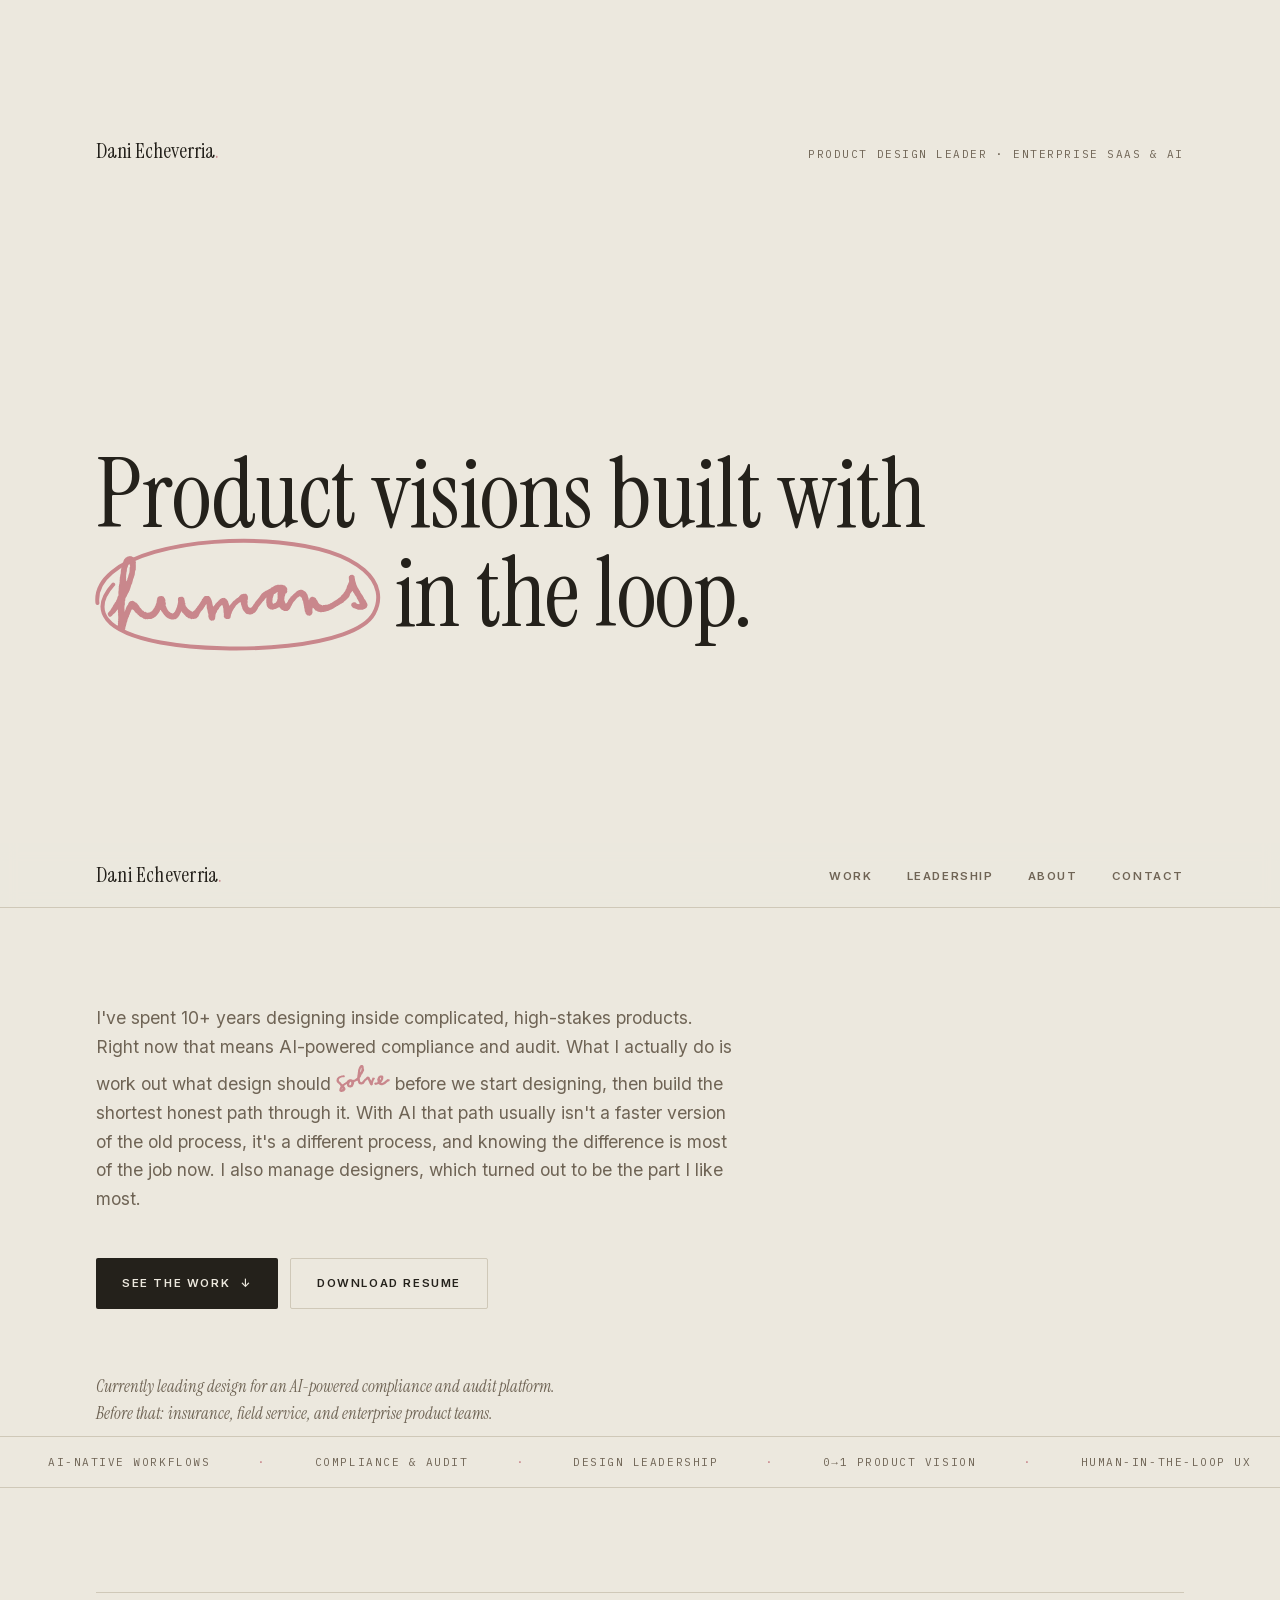
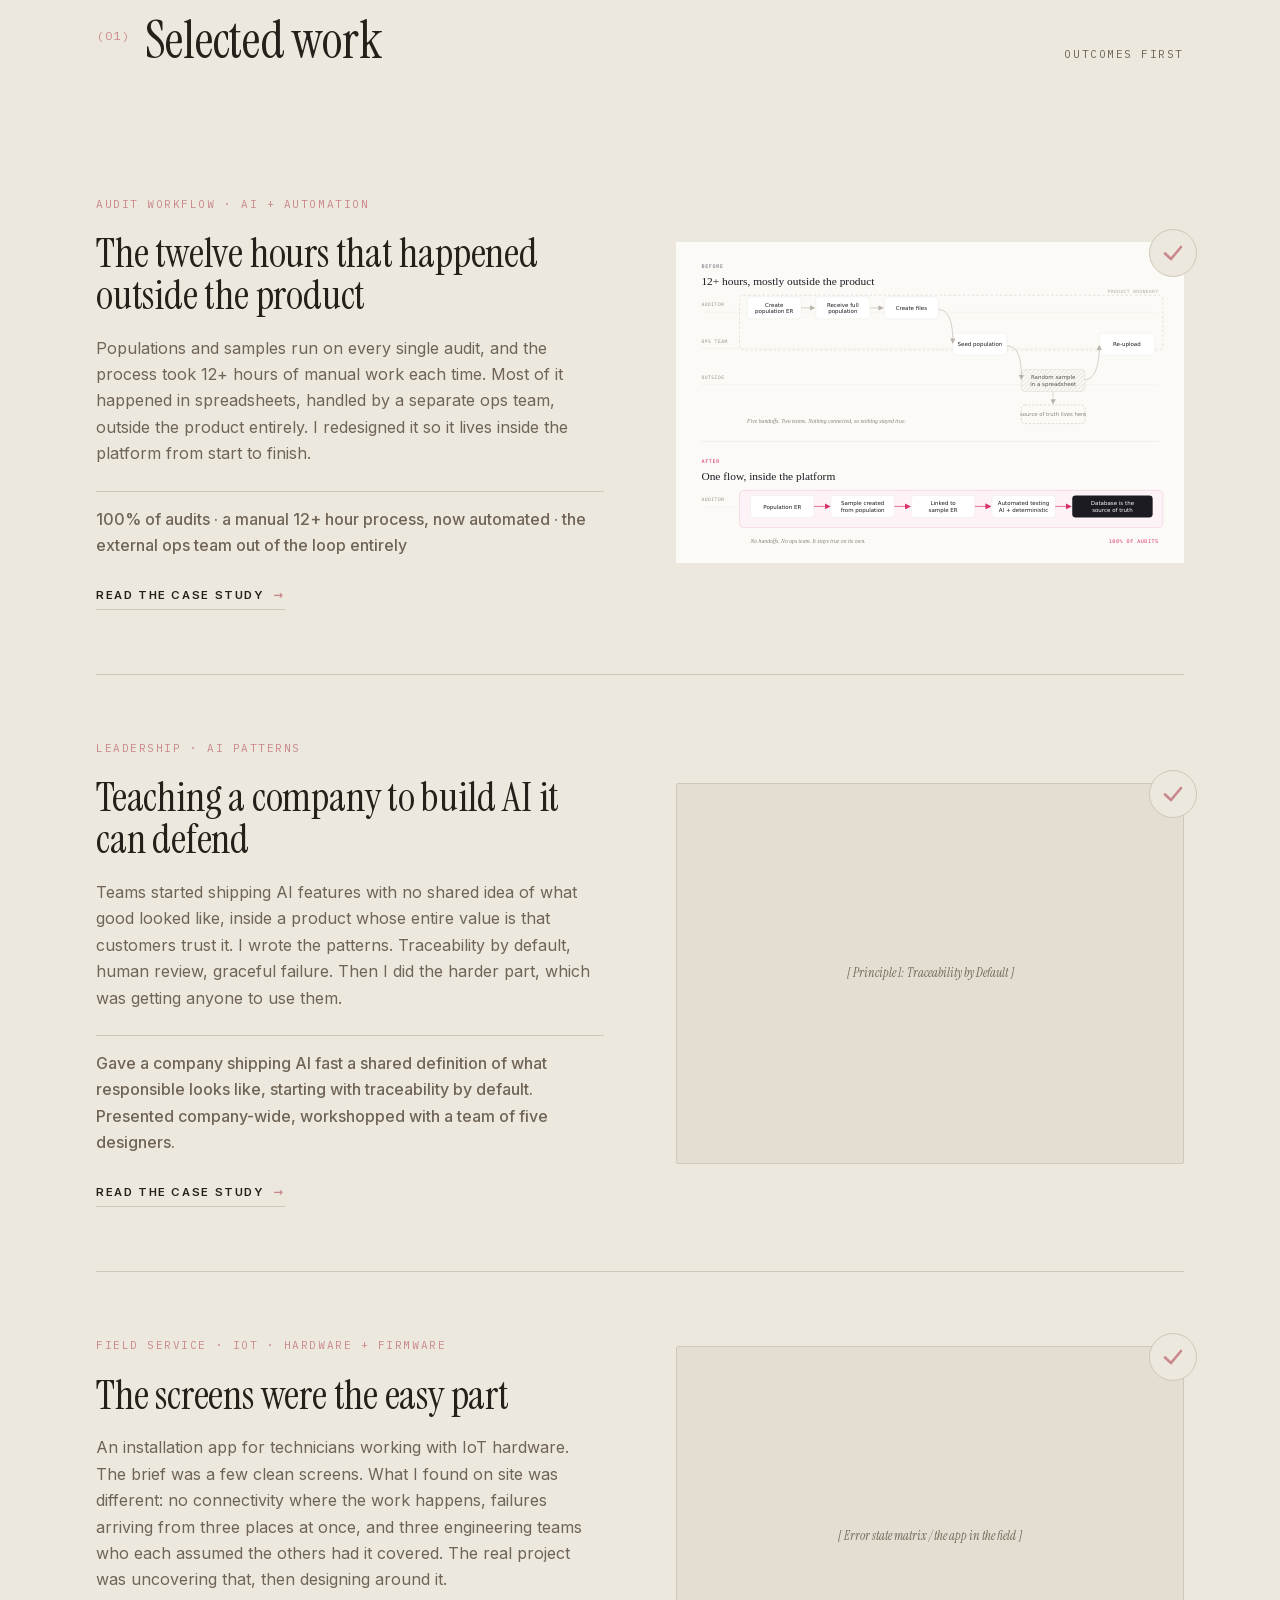
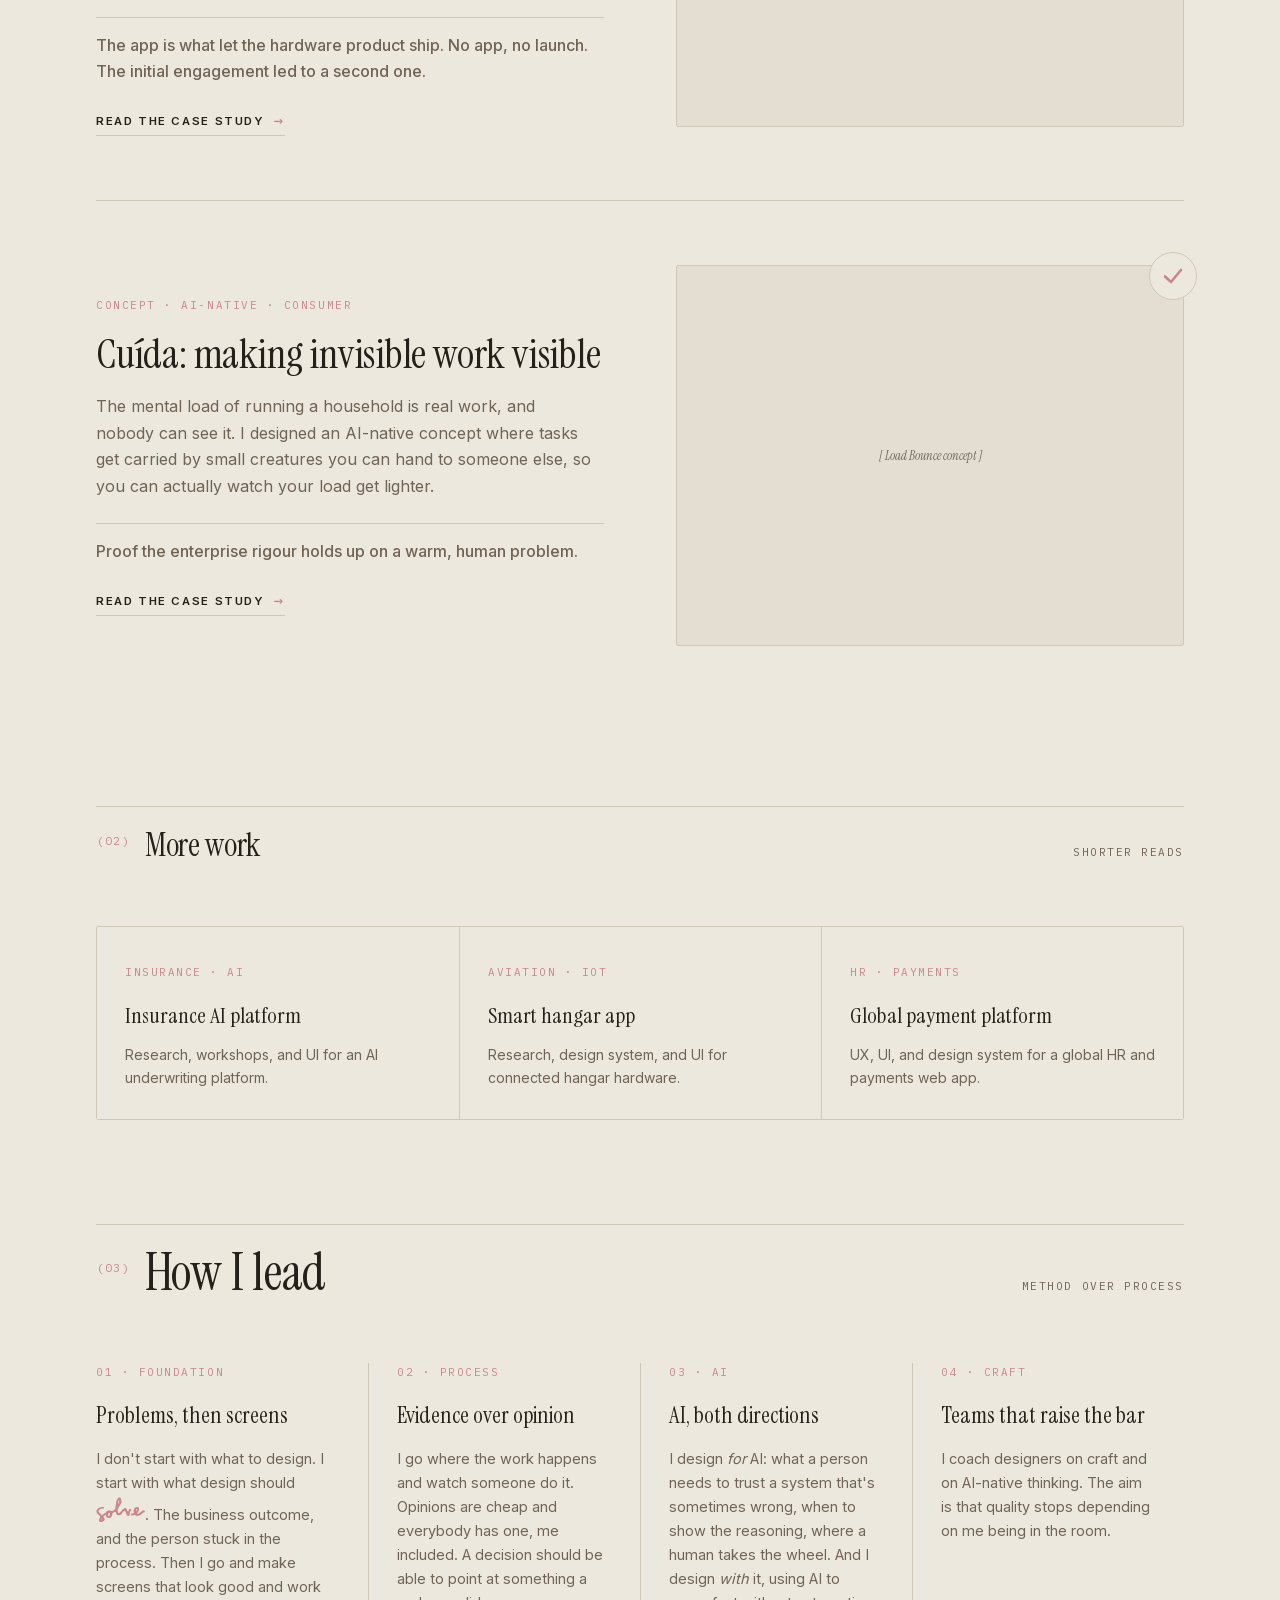
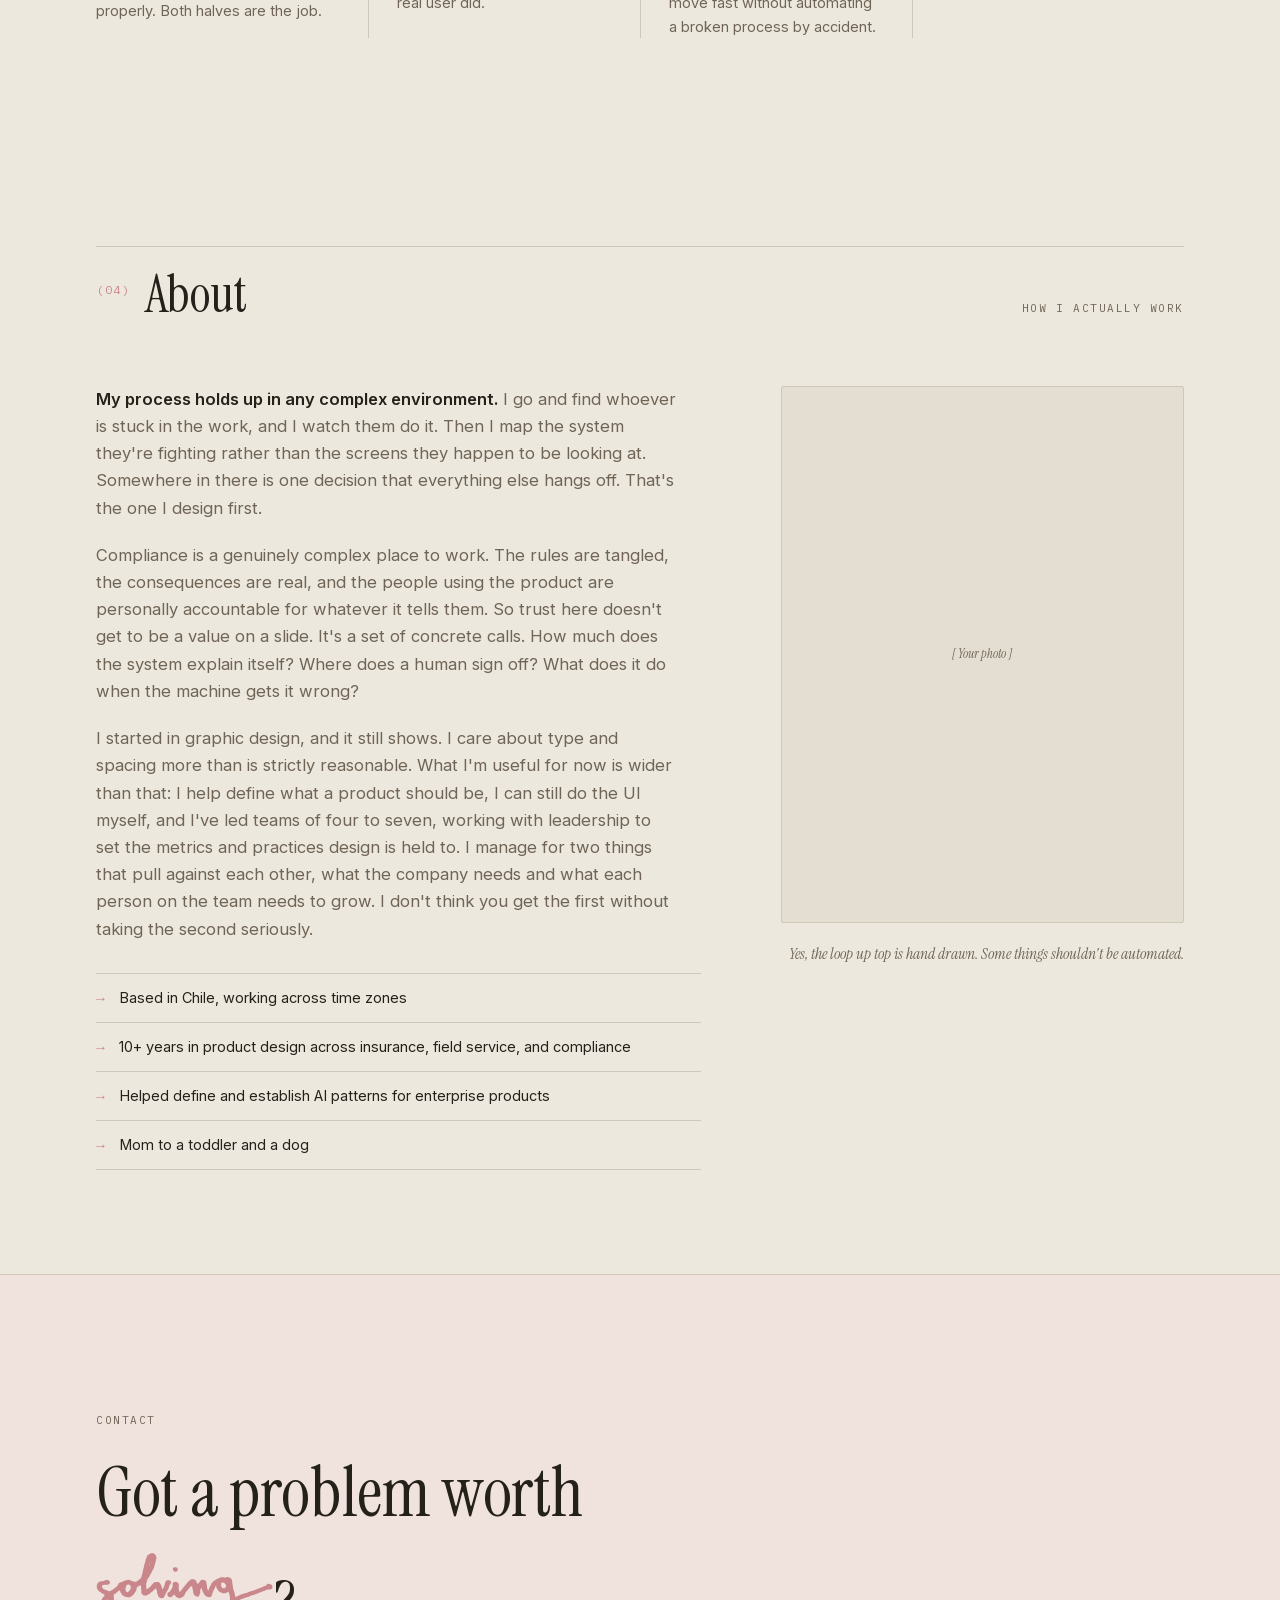
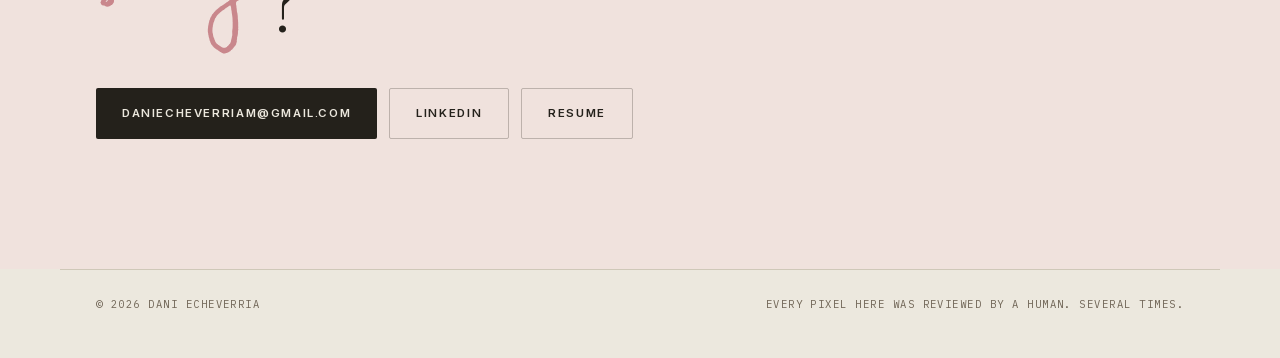
==== index.html @ 311b7eb5 "Replace metric TODOs on cases 2 and 3 with real details from Dani Case 2: the patterns were presente" ====
<!DOCTYPE html>
<html lang="en">
<head>
<meta charset="UTF-8">
<meta name="viewport" content="width=device-width, initial-scale=1.0">
<title>Dani Echeverria · Product Design Leader</title>
<meta name="description" content="Product design leader with 10+ years in complex, high-stakes products. Currently AI-powered compliance and audit. Product visions built with humans in the loop.">
<link rel="canonical" href="https://daniecheverria.com/">
<link rel="icon" href="assets/favicon.svg" type="image/svg+xml">
<link rel="icon" href="assets/favicon-32.png" type="image/png" sizes="32x32">
<link rel="apple-touch-icon" href="assets/apple-touch-icon.png">
<meta name="theme-color" content="#ECE8DE">
<meta property="og:type" content="website">
<meta property="og:title" content="Dani Echeverria · Product Design Leader">
<meta property="og:description" content="Product design leader with 10+ years in complex, high-stakes products. Currently AI-powered compliance and audit. Product visions built with humans in the loop.">
<meta property="og:url" content="https://daniecheverria.com/">
<meta property="og:image" content="https://daniecheverria.com/assets/og-image.png">
<meta name="twitter:card" content="summary_large_image">
<meta name="twitter:title" content="Dani Echeverria · Product Design Leader">
<meta name="twitter:description" content="Product design leader with 10+ years in complex, high-stakes products. Currently AI-powered compliance and audit. Product visions built with humans in the loop.">
<meta name="twitter:image" content="https://daniecheverria.com/assets/og-image.png">
<link rel="stylesheet" href="assets/css/fonts.css">
<link rel="stylesheet" href="assets/css/style.css">
</head>
<body>
<a class="skip" href="#work">Skip to work</a>
<main>
  <section class="cover" id="top">
  <div class="wrap cover-in">
    <div class="cover-top">
      <span class="cover-name">Dani Echeverria<span class="dot">.</span></span>
      <span class="mono">Product design leader &middot; Enterprise SaaS &amp; AI</span>
    </div>
    <h1>Product visions built with
        <span class="loop-word"><span class="ink-wrap"><span class="sr-only">humans</span><svg class="ink ink-humans" aria-hidden="true" xmlns="http://www.w3.org/2000/svg" viewBox="0 0 6055 1782"><g transform="translate(0.000000,1782.000000) scale(0.100000,-0.100000)" fill="currentColor" stroke="none"><path d="M5644 17511 c-17 -4 -59 -22 -94 -39 -69 -35 -86 -38 -125 -20 -21 9
-35 8 -75 -6 -38 -14 -64 -16 -109 -11 -63 7 -93 -3 -157 -51 -17 -13 -40 -24
-51 -24 -10 0 -29 -14 -42 -31 -12 -16 -34 -35 -49 -41 -15 -7 -38 -22 -52
-33 -31 -27 -101 -55 -138 -55 -22 0 -50 -21 -128 -96 -54 -53 -130 -123 -169
-156 -151 -129 -206 -213 -190 -287 5 -25 1 -37 -19 -62 -14 -17 -26 -35 -26
-41 0 -6 -11 -25 -24 -43 -13 -17 -29 -51 -36 -76 -6 -24 -23 -79 -36 -121
-13 -43 -24 -89 -24 -104 0 -16 -16 -45 -42 -77 -57 -68 -68 -91 -68 -146 0
-25 -11 -77 -24 -116 -13 -38 -31 -106 -41 -150 -9 -44 -25 -111 -35 -150 -10
-38 -26 -108 -35 -155 -11 -53 -26 -97 -40 -116 -37 -49 -95 -205 -95 -256 0
-34 -9 -60 -39 -109 -21 -35 -41 -84 -45 -109 -5 -39 -35 -180 -66 -318 -6
-23 -10 -66 -10 -95 -1 -57 -19 -136 -36 -158 -20 -24 -26 -79 -30 -244 -4
-196 -17 -360 -33 -398 -6 -16 -11 -67 -11 -115 0 -82 -1 -87 -30 -117 -32
-33 -50 -111 -54 -236 0 -31 -8 -66 -17 -80 -27 -41 -33 -90 -39 -293 -1 -32
-15 -69 -62 -162 -31 -59 -31 -62 -19 -120 20 -101 1 -327 -33 -379 -18 -28
-26 -384 -9 -425 6 -14 14 -48 18 -77 7 -52 6 -52 -35 -92 -42 -40 -42 -40
-35 -103 16 -130 9 -248 -18 -277 -53 -59 -61 -81 -61 -183 -1 -87 -3 -99 -25
-122 -21 -22 -23 -32 -18 -78 4 -43 1 -58 -14 -76 -10 -13 -21 -40 -25 -60 -4
-20 -10 -42 -15 -47 -4 -6 -4 -96 1 -200 8 -190 8 -190 -21 -274 -34 -99 -36
-133 -10 -221 39 -140 31 -210 -32 -278 -19 -21 -22 -35 -23 -120 0 -54 -6
-126 -12 -162 -22 -124 -17 -481 10 -703 11 -92 10 -98 -9 -120 -11 -12 -26
-37 -33 -55 -7 -18 -22 -38 -34 -44 -93 -50 -139 -133 -111 -201 19 -47 21
-43 -20 -80 -25 -23 -37 -44 -42 -72 -3 -22 -12 -48 -20 -57 -29 -33 -41 -91
-36 -161 6 -63 4 -70 -19 -95 -37 -39 -88 -135 -88 -165 0 -14 -11 -38 -24
-54 -28 -33 -51 -78 -60 -116 -4 -16 -16 -31 -29 -36 -25 -10 -51 -84 -61
-173 -7 -60 -39 -106 -137 -196 -43 -41 -79 -80 -79 -87 0 -17 -63 -85 -79
-85 -6 0 -17 -16 -26 -36 -8 -20 -26 -49 -39 -64 -13 -16 -29 -51 -36 -79 -6
-27 -18 -55 -26 -62 -8 -6 -14 -18 -14 -27 0 -17 -64 -103 -109 -146 -17 -17
-31 -38 -31 -47 0 -10 -20 -39 -45 -65 -25 -25 -45 -55 -45 -66 0 -11 -11 -33
-25 -50 -14 -16 -25 -36 -25 -43 0 -8 -16 -30 -35 -49 -19 -20 -35 -43 -35
-52 0 -9 -9 -29 -21 -45 -15 -21 -19 -37 -14 -58 3 -17 2 -32 -5 -36 -5 -3
-17 -22 -25 -41 -8 -19 -28 -42 -46 -52 -71 -39 -109 -89 -109 -142 0 -10 -11
-32 -25 -48 -14 -17 -25 -38 -25 -47 0 -10 -24 -41 -53 -69 -29 -28 -61 -67
-71 -86 -9 -19 -33 -60 -51 -90 -49 -78 -75 -132 -75 -155 0 -11 -14 -33 -31
-48 -22 -19 -29 -32 -24 -47 5 -15 0 -22 -20 -30 -35 -13 -142 -96 -155 -120
-5 -10 -20 -20 -32 -22 -16 -2 -24 -11 -26 -28 -2 -14 -10 -32 -18 -41 -8 -9
-18 -33 -21 -53 -8 -49 -96 -129 -151 -136 -31 -4 -37 -9 -40 -32 -2 -18 -21
-43 -53 -72 -38 -34 -49 -51 -49 -74 0 -16 -7 -35 -15 -42 -8 -7 -15 -27 -15
-44 -1 -17 -7 -42 -15 -56 -18 -32 -19 -107 -1 -142 8 -14 19 -43 26 -65 7
-21 24 -55 38 -76 19 -29 26 -53 28 -98 5 -109 49 -179 174 -278 86 -69 120
-81 232 -81 96 0 96 0 139 41 23 22 69 53 103 68 104 49 208 129 289 226 127
150 395 410 452 437 101 48 245 181 288 264 9 18 43 56 75 85 41 38 73 80 107
143 33 60 58 94 80 107 41 24 112 112 120 149 3 16 17 36 31 44 13 9 24 25 24
35 0 11 15 29 36 42 43 26 81 18 101 -21 14 -28 17 -172 4 -235 -13 -71 19
-507 40 -547 15 -27 13 -150 -2 -195 -16 -50 -15 -149 4 -343 10 -96 16 -179
13 -185 -2 -6 1 -36 6 -66 7 -37 6 -82 -2 -144 -8 -69 -8 -102 1 -140 21 -86
17 -134 -15 -195 -29 -55 -29 -55 -22 -227 3 -94 11 -184 16 -199 7 -19 7 -30
-1 -40 -9 -11 -8 -22 1 -45 13 -29 12 -32 -18 -55 -63 -50 -81 -149 -39 -215
25 -38 33 -159 13 -197 -9 -17 -16 -42 -16 -55 0 -14 -7 -41 -15 -60 -21 -51
-19 -137 5 -197 32 -81 28 -104 -30 -157 -39 -36 -54 -59 -66 -99 -8 -30 -20
-56 -25 -59 -27 -17 -3 -104 47 -171 13 -17 24 -44 24 -61 0 -16 5 -44 11 -62
8 -23 8 -62 0 -147 -11 -111 -11 -119 10 -163 47 -102 56 -119 110 -201 31
-47 66 -101 78 -121 20 -35 96 -79 135 -79 8 0 55 -34 103 -77 136 -118 160
-126 383 -131 147 -3 197 -8 242 -23 116 -39 243 -16 298 52 18 23 73 71 124
109 108 81 141 114 191 197 37 62 37 62 40 205 3 114 8 155 25 203 11 33 27
89 36 125 8 36 33 98 54 138 33 61 42 89 50 164 6 50 19 106 30 128 11 21 28
71 39 111 11 41 27 92 37 114 13 31 15 58 11 119 -6 96 9 156 56 211 36 43 52
79 62 139 3 21 17 61 30 90 45 99 63 152 74 221 50 314 54 327 104 391 32 41
56 88 76 145 26 75 49 130 123 289 11 25 34 66 49 91 16 25 36 77 45 115 8 38
22 98 29 132 9 38 32 93 59 136 24 40 47 83 51 96 4 13 20 44 35 69 15 26 29
67 32 91 12 101 68 248 130 343 46 68 65 108 74 154 8 37 28 84 48 115 19 29
54 102 76 161 52 135 88 183 155 208 68 26 122 24 178 -5 25 -14 67 -28 93
-32 57 -8 111 -53 163 -136 20 -31 53 -70 74 -87 51 -40 82 -87 101 -155 14
-47 24 -61 58 -84 63 -42 95 -78 102 -117 5 -24 18 -44 43 -62 19 -16 68 -57
107 -92 39 -35 85 -72 103 -83 18 -11 35 -29 39 -40 3 -11 22 -26 41 -35 88
-36 172 -121 173 -174 0 -17 70 -128 91 -146 8 -6 47 -21 87 -33 83 -25 105
-47 128 -126 8 -29 22 -58 30 -65 8 -7 21 -24 29 -38 11 -22 25 -28 81 -39 59
-11 74 -19 107 -53 92 -96 175 -147 277 -174 35 -9 75 -25 89 -36 99 -75 130
-93 183 -105 85 -20 112 -37 158 -98 54 -75 183 -149 240 -140 33 5 50 0 122
-41 114 -64 213 -84 336 -66 53 7 107 8 172 1 243 -25 292 -24 560 10 41 6
154 15 250 20 226 14 289 23 353 53 28 14 81 31 117 37 89 16 435 200 526 279
41 36 96 75 186 132 25 16 58 45 73 64 14 19 49 50 78 68 100 64 243 222 296
326 12 22 33 48 47 58 82 57 128 113 185 224 12 24 48 74 80 111 32 38 70 91
84 118 16 31 41 61 68 79 67 47 74 56 82 102 4 24 25 79 46 122 31 61 39 89
39 131 0 50 3 56 40 90 89 81 184 24 231 -138 33 -114 37 -120 116 -203 42
-43 88 -96 103 -118 14 -22 48 -61 74 -88 59 -58 96 -126 107 -192 9 -54 52
-105 89 -105 29 0 88 -57 96 -93 6 -29 55 -144 88 -207 8 -14 32 -34 54 -45
40 -20 172 -155 172 -176 0 -6 33 -46 73 -89 39 -43 96 -106 125 -139 37 -42
73 -70 117 -92 35 -17 73 -42 86 -55 12 -13 27 -24 33 -24 6 0 27 -17 47 -38
82 -87 181 -143 303 -172 56 -13 100 -33 138 -65 14 -12 45 -25 68 -29 23 -3
63 -17 88 -30 148 -75 223 -97 332 -102 488 -18 474 -18 545 10 58 23 79 26
190 26 132 0 247 20 338 59 159 68 368 228 402 308 8 19 31 41 58 57 55 33 71
51 87 100 8 25 43 71 100 131 88 92 126 152 161 254 11 30 26 65 34 78 8 12
23 42 33 66 9 24 36 70 60 103 164 226 222 344 257 524 8 39 70 130 89 130 27
0 82 -87 113 -179 36 -107 53 -129 141 -179 35 -21 76 -45 90 -54 15 -10 36
-22 47 -27 36 -16 56 -47 64 -102 7 -45 15 -58 52 -90 24 -21 64 -56 89 -79
25 -22 62 -55 83 -72 23 -19 53 -60 74 -102 20 -39 54 -93 77 -120 83 -99 237
-252 277 -276 22 -14 73 -49 112 -78 40 -28 92 -59 117 -67 26 -9 71 -38 106
-69 33 -30 77 -61 99 -70 21 -9 60 -36 85 -60 63 -59 114 -75 173 -52 58 22
164 21 199 -2 15 -10 58 -49 96 -87 104 -107 181 -121 278 -55 67 46 91 47
171 4 25 -13 60 -24 77 -24 71 0 355 32 406 46 30 9 93 26 140 39 47 13 108
27 135 30 66 9 82 20 200 141 55 56 111 105 125 109 14 4 35 17 48 29 13 11
53 37 90 56 58 30 71 42 97 91 17 31 49 84 73 119 23 35 42 69 42 76 0 7 11
26 25 42 32 38 61 104 75 168 6 27 22 67 35 89 42 70 102 189 115 229 7 22 29
58 50 80 43 48 110 144 110 159 0 5 18 47 39 91 39 81 96 147 139 160 22 7
143 144 255 287 36 48 114 135 172 194 103 105 151 173 179 251 24 66 77 145
191 283 109 131 118 148 145 259 8 32 26 58 69 100 57 56 151 188 151 211 0
15 67 44 81 36 28 -18 40 -66 29 -118 -20 -90 -2 -232 38 -297 28 -44 27 -56
-1 -83 -33 -30 -38 -58 -27 -146 5 -42 16 -141 24 -221 14 -129 19 -152 51
-217 20 -40 40 -92 44 -116 5 -23 19 -80 31 -126 13 -47 20 -98 17 -116 -4
-23 2 -49 20 -86 20 -44 24 -64 19 -109 -8 -86 10 -256 33 -304 41 -85 71
-180 71 -223 0 -28 11 -67 29 -107 38 -79 48 -265 19 -326 -54 -114 -40 -259
34 -359 15 -19 18 -44 18 -135 1 -140 14 -177 80 -234 27 -24 50 -49 50 -56 0
-7 9 -21 20 -31 14 -13 20 -31 20 -62 0 -56 20 -95 63 -122 18 -11 54 -47 79
-80 44 -56 128 -111 170 -111 8 0 51 -13 96 -30 100 -36 107 -37 184 -4 53 22
75 26 147 24 225 -6 211 -10 303 81 46 45 114 107 153 138 102 82 128 136 120
254 -5 77 -3 96 19 156 15 42 27 103 31 157 4 49 13 114 21 145 7 30 17 120
20 200 7 147 9 157 82 364 6 17 26 77 44 135 31 100 36 108 101 175 76 77 92
102 103 160 3 22 18 62 33 89 61 114 69 133 76 166 13 69 54 138 98 167 30 20
50 45 72 90 28 58 91 122 121 123 18 0 52 43 70 90 10 25 29 63 44 85 49 74
97 151 119 191 20 36 42 68 131 188 20 27 69 71 115 102 54 36 90 69 109 101
24 36 42 52 92 74 34 16 65 33 68 38 9 14 93 51 116 51 11 0 24 -8 27 -17 4
-10 15 -29 25 -42 10 -13 18 -39 18 -58 0 -36 38 -121 64 -142 27 -22 45 -103
49 -226 5 -117 15 -164 41 -195 44 -53 62 -271 57 -705 -2 -203 15 -418 39
-465 33 -67 43 -148 31 -246 -24 -184 -24 -191 -6 -263 19 -70 19 -70 -8 -138
-35 -89 -34 -119 8 -209 19 -41 35 -78 35 -82 0 -5 16 -24 36 -43 40 -38 74
-97 74 -129 0 -56 40 -93 114 -105 45 -8 70 -22 148 -86 32 -26 72 -52 90 -57
18 -5 53 -16 78 -23 56 -17 224 -18 460 -2 174 13 174 13 228 50 32 22 60 50
68 68 17 41 29 51 84 65 61 16 77 33 85 88 4 26 21 85 37 132 26 71 31 101 32
181 1 79 4 101 19 117 30 33 46 92 47 172 1 136 35 228 132 357 31 41 41 65
49 120 7 46 23 91 50 140 21 40 52 112 68 160 15 48 40 106 55 127 14 21 26
44 26 51 0 37 115 235 284 491 11 16 53 79 93 141 43 65 107 146 156 195 92
92 127 145 151 228 12 43 27 67 71 110 31 30 63 68 72 84 22 41 90 112 132
138 20 11 86 69 147 127 216 205 246 230 329 280 28 16 88 62 135 102 94 80
139 104 217 114 51 7 54 6 102 -34 61 -51 69 -80 81 -271 12 -190 22 -255 43
-278 16 -18 49 -101 67 -170 4 -19 15 -41 23 -50 18 -21 34 -93 42 -192 7 -79
34 -147 80 -202 23 -27 25 -38 25 -121 0 -77 4 -101 25 -145 14 -30 25 -66 25
-80 0 -43 83 -202 139 -265 28 -32 51 -64 51 -70 0 -7 25 -46 56 -87 31 -41
71 -98 90 -127 18 -29 51 -63 73 -77 45 -29 73 -66 90 -118 21 -64 110 -179
230 -297 136 -133 162 -147 302 -161 195 -20 337 -53 399 -94 53 -35 91 -44
249 -61 163 -18 181 -16 272 32 43 22 91 38 135 44 196 27 274 50 350 101 39
27 83 66 98 88 20 31 38 43 88 61 37 14 86 43 122 74 33 27 91 66 130 85 69
34 147 111 211 208 11 17 43 58 70 91 94 113 133 166 167 226 19 33 46 78 61
100 14 22 33 60 42 85 10 28 40 69 84 115 71 73 76 83 101 205 8 40 24 73 64
125 29 38 71 108 93 155 32 68 49 91 83 115 23 16 67 62 96 102 30 40 104 122
164 182 61 60 110 114 110 120 0 7 28 43 63 80 87 96 130 149 165 205 17 26
44 58 61 70 35 26 58 55 85 108 27 54 154 193 248 273 46 39 91 87 101 107 17
34 41 58 116 116 20 15 36 40 46 74 17 58 117 187 249 322 44 45 95 99 111
119 40 46 78 56 113 30 49 -36 49 -45 4 -135 -43 -87 -52 -135 -34 -200 11
-42 1 -156 -18 -203 -8 -21 -11 -98 -9 -255 2 -201 0 -230 -17 -272 -19 -47
-19 -47 14 -81 42 -44 54 -119 50 -327 -2 -134 6 -217 33 -320 5 -20 25 -55
45 -79 39 -45 56 -99 58 -183 1 -53 7 -61 72 -97 54 -30 146 -150 164 -214 12
-41 69 -86 139 -108 20 -6 50 -24 66 -39 17 -15 82 -61 145 -103 110 -72 120
-76 210 -92 52 -9 125 -27 163 -40 75 -27 235 -50 275 -40 15 4 64 11 110 15
59 6 96 16 130 35 36 20 73 30 160 40 91 10 120 18 150 38 20 14 74 35 119 46
140 36 352 125 553 232 79 43 147 72 185 79 33 7 73 21 88 32 82 58 166 17
223 -109 56 -122 155 -262 215 -303 29 -19 61 -45 73 -58 91 -98 125 -122 173
-122 61 0 165 -46 203 -89 49 -56 137 -119 184 -132 21 -6 64 -25 95 -42 47
-27 65 -31 121 -31 96 1 381 21 412 29 15 4 66 2 112 -4 98 -13 124 -5 163 47
19 26 74 65 340 239 110 72 223 205 223 261 0 32 16 67 48 103 16 19 39 60 51
92 12 33 32 73 45 90 13 18 38 65 55 106 17 41 47 91 66 112 19 21 50 70 70
109 19 39 53 99 74 134 22 35 67 133 101 217 61 153 153 314 245 431 22 28 54
70 70 93 53 74 185 214 278 292 70 60 95 88 113 128 16 38 37 63 74 90 33 24
60 55 76 87 14 27 35 53 47 58 29 11 158 144 186 193 40 66 210 212 272 232
64 22 214 130 248 180 32 47 72 47 155 1 38 -20 81 -36 115 -39 65 -8 90 -23
128 -78 20 -31 40 -46 71 -57 25 -8 50 -25 59 -40 9 -15 40 -52 68 -82 53 -57
64 -79 85 -170 7 -29 23 -78 36 -107 27 -61 30 -100 10 -128 -26 -38 -30 -85
-8 -108 11 -12 26 -34 33 -49 20 -38 93 -147 125 -187 44 -53 65 -152 74 -351
7 -167 9 -178 39 -242 19 -42 31 -84 31 -110 0 -24 7 -68 15 -98 8 -30 17 -91
20 -135 7 -88 38 -245 62 -314 12 -33 14 -67 10 -140 -8 -144 14 -278 60 -376
27 -57 38 -95 39 -130 3 -120 23 -362 32 -385 5 -14 13 -52 17 -85 8 -71 12
-78 84 -174 47 -63 56 -82 62 -130 3 -31 12 -90 19 -131 6 -41 14 -89 16 -107
3 -18 23 -55 44 -82 22 -28 40 -55 40 -60 0 -11 67 -71 80 -71 18 0 170 -152
170 -170 0 -41 32 -60 117 -70 48 -5 113 -21 155 -38 55 -22 104 -32 200 -41
166 -17 215 -7 287 54 29 25 58 45 65 45 23 0 121 59 161 98 55 53 111 133
129 187 9 24 40 86 69 137 29 51 59 108 67 126 28 69 11 553 -22 630 -26 64
-23 97 16 151 41 57 50 90 36 141 -7 28 -7 51 1 82 6 24 14 70 18 103 6 60 6
60 41 57 19 -1 50 -12 68 -22 18 -11 41 -20 51 -20 26 0 58 -40 65 -83 8 -41
182 -229 251 -271 52 -32 86 -69 141 -153 69 -107 87 -118 189 -119 46 0 90
-6 105 -14 49 -26 90 -65 90 -86 0 -28 43 -66 123 -108 62 -33 76 -36 148 -36
88 0 218 -35 343 -93 68 -32 68 -32 377 -29 288 2 311 4 356 23 35 16 82 24
178 30 213 14 290 31 397 90 10 5 53 9 95 9 69 0 86 4 148 35 80 39 199 68
295 70 58 1 75 7 155 51 142 77 216 111 270 124 28 6 78 22 111 35 34 14 93
32 130 41 65 15 88 24 209 87 28 14 109 46 180 72 135 47 225 90 334 159 193
122 220 142 253 191 27 38 44 52 75 61 22 7 67 30 99 52 32 22 93 57 134 77
41 21 98 52 125 70 28 18 61 36 75 40 14 4 45 19 70 33 25 15 98 52 162 84 65
31 137 70 160 86 24 16 68 37 98 47 61 19 139 64 185 105 40 36 139 98 193
121 24 11 55 28 69 38 13 11 38 23 56 27 18 3 61 28 96 54 95 72 257 164 340
196 81 31 156 95 208 177 33 52 93 117 108 117 22 0 137 84 159 117 36 52 112
114 168 135 59 22 280 233 333 318 50 79 93 126 141 150 49 25 49 26 164 175
41 53 99 123 128 154 28 32 52 60 52 64 0 3 13 27 29 54 16 26 34 72 40 101 6
29 29 88 51 131 22 43 45 104 51 137 6 32 24 82 40 110 16 28 29 59 29 68 0
26 29 76 44 76 20 0 39 28 71 100 21 48 42 78 84 115 101 89 141 139 183 225
62 130 94 151 137 91 11 -15 34 -34 51 -41 38 -16 60 -56 60 -109 0 -22 4 -50
9 -63 16 -42 131 -186 182 -229 36 -31 54 -56 69 -98 12 -31 32 -74 44 -96 13
-22 29 -58 36 -80 16 -50 42 -95 86 -153 19 -25 34 -49 34 -53 0 -8 46 -80 96
-149 14 -19 61 -73 105 -119 43 -46 79 -88 79 -94 0 -5 13 -39 30 -74 16 -34
30 -67 30 -71 0 -29 78 -234 101 -267 41 -58 89 -152 105 -204 14 -48 33 -79
98 -156 28 -33 46 -68 62 -125 16 -56 39 -103 78 -160 35 -50 63 -105 76 -149
13 -45 37 -91 71 -137 78 -105 81 -115 77 -209 -3 -77 -6 -85 -43 -141 -41
-59 -41 -59 -115 -65 -68 -5 -82 -2 -140 23 -38 17 -113 37 -180 49 -78 13
-123 26 -140 39 -14 11 -38 27 -55 35 -74 36 -110 71 -141 136 -28 58 -39 70
-105 113 -74 47 -74 47 -144 43 -53 -4 -81 0 -118 14 -26 11 -61 19 -78 19
-32 0 -154 -44 -179 -65 -8 -7 -43 -17 -78 -23 -36 -6 -90 -26 -127 -47 -35
-19 -71 -35 -78 -35 -25 0 -106 -80 -141 -139 -42 -73 -59 -166 -59 -321 0
-204 16 -240 155 -351 33 -27 58 -84 58 -135 0 -60 75 -118 167 -131 41 -5 57
-15 108 -64 62 -59 106 -78 215 -94 130 -19 494 -163 585 -231 17 -12 61 -31
98 -43 37 -11 88 -33 114 -48 58 -33 169 -42 658 -49 283 -3 348 -2 391 11 29
8 87 18 129 22 57 4 85 12 108 29 54 39 109 67 177 89 36 12 92 35 125 52 33
16 93 43 133 59 100 40 230 138 287 216 45 61 126 220 167 323 10 28 28 69 38
92 11 24 20 50 20 59 0 8 10 38 21 65 22 50 22 50 -7 106 -25 50 -28 66 -26
141 2 91 -8 121 -60 180 -34 40 -89 146 -113 222 -10 30 -37 95 -62 145 -24
49 -51 119 -60 155 -15 61 -27 82 -140 249 -13 19 -23 40 -23 48 0 37 -36 87
-84 118 -66 42 -101 80 -122 130 -9 22 -37 71 -62 109 -35 53 -46 80 -50 120
-7 86 -97 258 -213 411 -14 19 -36 62 -49 97 -12 35 -44 92 -70 128 -26 36
-55 81 -64 101 -9 19 -36 52 -61 72 -54 46 -128 148 -145 202 -18 55 -44 92
-103 146 -47 43 -52 51 -58 105 -18 150 -63 259 -147 354 -21 25 -59 78 -83
118 -24 40 -57 94 -72 120 -16 26 -37 56 -48 67 -10 12 -28 50 -39 85 -13 41
-33 78 -54 100 -51 53 -140 197 -197 320 -68 146 -99 219 -99 232 0 8 -12 37
-26 64 -63 120 -75 149 -91 227 -11 58 -26 96 -50 130 -18 27 -38 68 -44 90
-7 23 -18 62 -26 87 -8 25 -19 88 -24 140 -8 77 -15 104 -38 141 -17 28 -32
69 -36 100 -3 30 -24 109 -46 176 -21 67 -39 132 -39 144 0 13 -11 59 -24 103
-17 59 -24 107 -24 178 -1 96 -29 234 -67 321 -24 59 -35 226 -18 305 14 71
14 71 -13 119 -15 26 -50 71 -78 99 -28 28 -82 85 -119 127 -121 135 -247 177
-445 147 -48 -7 -99 -19 -115 -27 -15 -7 -57 -18 -95 -23 -117 -17 -146 -26
-207 -69 -33 -23 -77 -53 -97 -66 -21 -14 -49 -46 -63 -73 -14 -26 -43 -68
-66 -94 -41 -47 -41 -47 -45 -184 -2 -75 3 -223 11 -328 8 -105 15 -232 15
-282 0 -52 6 -112 15 -140 8 -27 15 -65 15 -84 0 -70 -37 -236 -64 -289 -16
-30 -34 -71 -41 -90 -54 -145 -58 -154 -141 -279 -18 -27 -42 -89 -58 -147
-15 -55 -32 -110 -37 -123 -5 -13 -9 -31 -9 -41 0 -16 -33 -55 -97 -113 -29
-26 -37 -46 -78 -205 -7 -28 -22 -69 -33 -90 -35 -66 -54 -145 -61 -244 -7
-93 -9 -99 -47 -150 -52 -72 -94 -136 -94 -148 0 -5 -7 -14 -16 -22 -23 -19
-70 -118 -77 -162 -3 -22 -11 -44 -16 -51 -6 -7 -41 -74 -79 -148 -61 -120
-78 -145 -144 -210 -42 -40 -85 -92 -97 -115 -11 -23 -30 -47 -42 -53 -11 -7
-27 -28 -35 -48 -9 -20 -26 -46 -40 -58 -15 -13 -27 -36 -32 -64 -7 -41 -12
-47 -68 -80 -64 -37 -159 -117 -256 -215 -140 -142 -158 -161 -158 -172 0 -5
-13 -27 -30 -48 -17 -21 -30 -47 -30 -59 0 -28 -55 -93 -168 -202 -97 -92
-122 -110 -232 -167 -85 -44 -142 -80 -159 -101 -8 -10 -27 -24 -43 -32 -16
-8 -33 -26 -38 -39 -10 -27 -69 -67 -205 -142 -57 -31 -115 -74 -164 -121 -42
-41 -92 -82 -111 -92 -19 -10 -44 -28 -55 -40 -27 -31 -92 -60 -136 -60 -39 0
-152 -61 -204 -111 -17 -16 -46 -34 -65 -40 -54 -19 -140 -70 -140 -83 0 -17
-48 -59 -95 -82 -22 -10 -51 -26 -65 -35 -14 -8 -47 -23 -73 -33 -27 -10 -76
-42 -110 -71 -34 -29 -86 -64 -116 -79 -29 -15 -70 -40 -91 -55 -20 -15 -64
-35 -96 -45 -67 -21 -189 -80 -219 -106 -11 -10 -42 -25 -70 -35 -27 -9 -69
-32 -92 -51 -40 -33 -48 -35 -152 -44 -92 -8 -118 -15 -158 -38 -45 -27 -80
-41 -178 -72 -77 -25 -111 -31 -245 -40 -165 -12 -292 -25 -345 -37 -22 -6
-89 -6 -150 -3 -145 10 -212 0 -270 -40 -79 -54 -104 -61 -166 -45 -37 10 -60
23 -74 41 -11 15 -27 35 -35 46 -8 10 -46 27 -84 38 -42 12 -81 30 -98 47 -22
21 -42 28 -93 34 -55 5 -73 13 -117 46 -29 22 -64 46 -78 53 -14 7 -41 29 -61
49 -19 20 -60 60 -91 89 -40 37 -58 62 -62 88 -4 19 -22 52 -40 72 -63 72 -86
109 -110 182 -24 71 -63 136 -113 191 -14 15 -27 46 -32 75 -10 69 -56 148
-122 215 -74 74 -112 131 -134 203 -32 107 -191 298 -262 318 -41 11 -73 34
-73 53 0 36 -76 80 -155 89 -76 9 -122 24 -162 53 -87 63 -471 53 -545 -14
-11 -10 -39 -29 -63 -43 -72 -42 -213 -161 -219 -185 -3 -12 -17 -30 -31 -39
-14 -9 -25 -22 -25 -30 0 -7 -19 -35 -42 -61 -48 -54 -71 -124 -58 -178 12
-57 -3 -167 -26 -184 -38 -28 -58 -13 -65 47 -3 30 -13 72 -23 93 -9 21 -16
58 -15 85 1 26 -4 70 -11 97 -7 28 -12 70 -11 95 4 143 2 154 -28 180 -30 25
-31 30 -82 219 -11 41 -29 92 -40 114 -13 25 -24 76 -31 136 -20 203 -6 171
-144 317 -37 39 -43 52 -52 117 -16 102 -34 140 -105 212 -34 34 -82 96 -107
136 -55 90 -156 194 -196 203 -16 4 -58 29 -93 56 -35 27 -79 52 -97 56 -32 6
-101 71 -148 138 -30 44 -74 66 -136 66 -30 0 -71 5 -90 10 -235 61 -242 62
-329 57 -133 -9 -279 -24 -356 -37 -176 -29 -212 -40 -266 -81 -19 -14 -62
-36 -96 -48 -34 -13 -76 -34 -94 -47 -23 -17 -46 -24 -77 -24 -35 0 -48 -5
-65 -27 -12 -14 -36 -41 -53 -58 -17 -17 -37 -41 -43 -54 -7 -12 -31 -30 -54
-40 -23 -10 -48 -26 -56 -35 -7 -9 -21 -16 -30 -16 -25 0 -72 -53 -101 -113
-19 -40 -32 -54 -58 -63 -18 -5 -64 -40 -102 -76 -38 -37 -84 -74 -102 -84
-18 -9 -46 -29 -63 -44 -16 -15 -55 -37 -85 -49 -60 -25 -120 -75 -120 -101 0
-9 -31 -44 -69 -78 -38 -34 -84 -84 -102 -112 -18 -28 -46 -59 -63 -70 -17
-11 -54 -35 -83 -53 -51 -33 -163 -141 -163 -158 0 -10 -45 -34 -81 -43 -32
-7 -82 -80 -98 -142 -6 -23 -18 -48 -27 -55 -8 -7 -24 -29 -34 -48 -10 -20
-55 -72 -99 -116 -45 -44 -81 -84 -81 -89 0 -5 -16 -26 -35 -47 -19 -22 -35
-45 -35 -52 0 -6 -38 -51 -85 -99 -58 -61 -87 -99 -94 -125 -6 -21 -34 -83
-62 -138 -28 -55 -59 -123 -68 -150 -10 -28 -34 -74 -54 -102 -20 -29 -43 -69
-52 -90 -9 -21 -43 -65 -76 -99 -33 -33 -63 -73 -68 -90 -4 -17 -15 -30 -27
-32 -10 -2 -33 -17 -49 -33 -35 -33 -110 -59 -172 -59 -75 0 -123 77 -123 201
0 26 -6 64 -14 85 -7 22 -16 61 -20 87 -5 31 -22 69 -50 110 -51 75 -76 139
-76 192 0 22 -9 72 -20 110 -31 105 -20 304 20 390 41 86 47 151 21 210 -30
68 -27 106 18 193 61 121 102 213 118 267 8 28 26 65 40 84 36 47 40 104 14
182 -27 78 -23 91 47 152 51 46 54 47 118 47 79 0 111 19 150 88 15 26 46 76
69 112 47 71 95 210 95 272 0 21 -11 61 -25 88 -30 59 -31 70 -6 135 28 74 42
258 25 332 -7 31 -16 88 -20 126 -6 57 -12 75 -41 110 -18 23 -50 64 -71 91
-20 27 -74 86 -119 130 -45 45 -90 99 -100 121 -57 125 -125 180 -283 230 -30
9 -87 32 -126 51 -51 25 -93 37 -152 44 -60 7 -95 17 -129 37 -43 25 -61 29
-168 35 -66 3 -148 12 -182 19 -52 11 -72 10 -137 -4 -87 -19 -234 -22 -286
-6 -66 20 -277 23 -378 5 -50 -9 -114 -16 -140 -16 -50 0 -132 -23 -167 -47
-11 -7 -31 -13 -45 -13 -51 0 -176 -32 -195 -50 -11 -11 -38 -26 -60 -36 -22
-9 -54 -27 -72 -40 -25 -19 -44 -24 -93 -24 -89 0 -164 -49 -226 -146 -26 -40
-42 -55 -69 -63 -19 -5 -56 -24 -82 -42 -54 -36 -171 -79 -216 -79 -20 0 -38
-10 -60 -35 -17 -19 -36 -35 -42 -35 -6 0 -24 -13 -40 -29 -15 -17 -37 -31
-48 -33 -11 -2 -35 -23 -52 -48 -41 -59 -111 -106 -167 -112 -46 -5 -58 -12
-270 -156 -75 -51 -141 -88 -185 -103 -37 -12 -81 -30 -98 -41 -16 -10 -56
-23 -89 -29 -32 -7 -70 -21 -85 -33 -46 -37 -90 -66 -99 -66 -5 0 -26 -13 -47
-30 -21 -16 -45 -30 -54 -30 -21 -1 -119 -34 -156 -54 -16 -9 -36 -16 -42 -16
-7 0 -30 -15 -51 -34 -21 -19 -50 -38 -66 -42 -15 -4 -42 -21 -60 -38 -35 -35
-89 -70 -125 -81 -14 -4 -42 -20 -64 -36 -22 -16 -46 -29 -53 -29 -7 0 -22
-13 -34 -29 -11 -17 -31 -33 -43 -37 -52 -15 -190 -119 -253 -189 -37 -41 -73
-75 -79 -75 -22 0 -64 -56 -85 -114 -17 -44 -41 -77 -99 -138 -42 -44 -78 -85
-80 -91 -2 -7 -16 -25 -31 -42 -16 -16 -33 -49 -39 -72 -8 -27 -22 -49 -41
-63 -17 -12 -30 -28 -30 -36 0 -9 -18 -31 -39 -51 -22 -19 -49 -57 -60 -84
-12 -27 -26 -49 -31 -49 -5 0 -22 -19 -36 -43 -31 -49 -88 -116 -274 -321
-176 -194 -193 -215 -218 -254 -27 -45 -110 -146 -204 -247 -43 -46 -78 -88
-78 -93 0 -5 -25 -35 -56 -67 -31 -32 -71 -90 -91 -129 -23 -45 -60 -95 -102
-138 -39 -40 -70 -81 -76 -102 -9 -32 -95 -142 -175 -226 -56 -58 -160 -207
-160 -229 0 -10 -11 -32 -24 -48 -13 -15 -34 -49 -47 -75 -13 -26 -53 -79 -89
-118 -36 -39 -79 -96 -96 -128 -23 -42 -41 -62 -70 -77 -22 -11 -52 -32 -66
-48 -15 -15 -38 -27 -51 -27 -31 0 -51 -22 -36 -37 16 -16 1 -35 -22 -28 -11
4 -26 2 -34 -5 -7 -6 -60 -13 -117 -16 -123 -7 -176 6 -196 48 -7 16 -18 28
-24 28 -25 0 -182 115 -197 144 -9 17 -27 42 -41 56 -75 75 -100 131 -110 243
-7 78 -17 126 -38 179 -37 90 -65 282 -50 336 6 20 8 76 7 126 -4 84 -3 91 17
101 68 34 78 85 36 176 -64 141 -66 354 -2 428 58 68 63 88 69 311 5 219 5
258 -2 390 -8 137 -21 192 -65 257 -21 32 -52 79 -68 104 -16 26 -65 95 -109
153 -44 58 -89 121 -100 138 -50 82 -283 105 -397 40 -71 -41 -129 -43 -178
-7 -44 33 -85 32 -163 -4 -35 -15 -80 -31 -100 -35 -20 -4 -58 -16 -84 -28
-34 -15 -72 -22 -133 -23 -124 -4 -240 -55 -240 -106 0 -10 -17 -31 -37 -46
-21 -15 -56 -46 -78 -68 -22 -22 -93 -85 -158 -139 -115 -97 -138 -123 -150
-177 -4 -14 -30 -47 -59 -73 -29 -25 -69 -62 -88 -80 -78 -77 -155 -126 -196
-126 -26 0 -64 -28 -142 -102 -18 -18 -48 -39 -67 -47 -18 -9 -84 -64 -146
-123 -61 -60 -116 -108 -120 -108 -5 0 -34 -20 -65 -45 -30 -25 -64 -45 -76
-45 -11 0 -40 -17 -63 -37 -99 -88 -137 -115 -191 -139 -42 -19 -75 -44 -123
-97 -36 -40 -84 -90 -106 -112 -56 -54 -105 -120 -135 -180 -17 -34 -76 -101
-181 -206 -99 -99 -163 -172 -177 -201 -12 -25 -40 -59 -62 -77 -25 -20 -40
-40 -40 -54 -1 -60 -127 -227 -172 -227 -25 0 -39 34 -32 78 5 35 1 44 -50
112 -56 75 -56 75 -55 166 2 103 -2 113 -85 236 -57 84 -67 134 -43 215 19 64
14 86 -32 132 -26 26 -42 56 -55 101 -29 96 -50 133 -105 181 -51 45 -101 132
-101 178 0 62 -99 169 -205 221 -33 17 -92 58 -132 93 -115 98 -267 163 -395
167 -4 0 -28 -18 -53 -40 -25 -22 -50 -40 -55 -40 -5 0 -15 -2 -23 -5 -8 -4
-33 10 -56 30 -51 42 -100 46 -170 15 -24 -11 -51 -20 -60 -20 -24 0 -61 -29
-71 -56 -5 -13 -29 -33 -52 -45 -24 -12 -54 -30 -67 -40 -13 -11 -38 -19 -55
-19 -17 -1 -42 -7 -56 -15 -14 -8 -37 -14 -52 -15 -15 0 -29 -4 -32 -9 -3 -5
-31 -26 -62 -46 -72 -48 -133 -109 -166 -165 -16 -28 -42 -54 -67 -68 -23 -13
-41 -27 -41 -32 0 -5 -23 -23 -50 -41 -30 -19 -63 -53 -82 -83 -35 -54 -175
-194 -245 -245 -23 -17 -47 -39 -52 -50 -7 -12 -24 -21 -44 -23 -25 -2 -32 -7
-30 -23 4 -28 -175 -210 -264 -269 -57 -38 -66 -50 -72 -99 -5 -33 -11 -42
-31 -47 -21 -5 -26 -13 -28 -45 -2 -23 -12 -48 -25 -61 -12 -12 -47 -50 -77
-85 -30 -35 -71 -80 -90 -100 -19 -20 -43 -49 -53 -65 -9 -16 -28 -44 -42 -63
-15 -20 -25 -47 -25 -68 0 -61 -71 -56 -102 7 -10 19 -38 59 -62 88 -35 41
-46 64 -51 100 -6 50 -8 60 -25 137 -6 28 -15 75 -22 105 -6 30 -20 86 -31
124 -16 54 -18 84 -13 144 8 101 -9 192 -52 275 -28 56 -35 82 -39 145 -2 51
-10 90 -23 115 -11 21 -36 104 -56 185 -33 136 -40 153 -92 232 -37 56 -63
107 -74 148 -9 35 -23 71 -32 81 -9 10 -16 22 -16 27 0 5 -13 25 -29 44 -15
19 -34 53 -41 75 -17 53 -48 115 -58 115 -10 0 -112 90 -162 142 -69 71 -136
108 -197 108 -30 0 -81 7 -112 15 -41 10 -129 15 -326 17 -270 3 -270 3 -325
-24 -30 -15 -76 -34 -102 -43 -56 -19 -158 -100 -158 -125 0 -34 -39 -70 -76
-70 -65 0 -124 -55 -124 -114 0 -15 -24 -76 -41 -106 -5 -8 -23 -41 -39 -73
-18 -33 -44 -66 -61 -76 -17 -10 -38 -29 -46 -41 -9 -12 -30 -28 -48 -36 -25
-10 -34 -21 -39 -48 -4 -20 -17 -48 -30 -63 -16 -19 -26 -47 -31 -90 -4 -35
-15 -73 -25 -85 -9 -13 -27 -43 -40 -68 -12 -25 -41 -66 -64 -92 -22 -25 -56
-68 -74 -95 -18 -26 -47 -68 -65 -92 -17 -24 -43 -63 -57 -87 -112 -196 -148
-254 -180 -289 -21 -22 -45 -56 -55 -75 -10 -19 -44 -63 -76 -97 -55 -57 -59
-65 -59 -108 0 -40 -5 -51 -32 -76 -89 -79 -148 -145 -199 -216 -18 -27 -37
-43 -50 -43 -28 0 -104 -64 -119 -100 -8 -19 -10 -49 -6 -80 5 -38 3 -52 -7
-56 -7 -2 -30 -26 -50 -53 -26 -34 -48 -51 -76 -60 -27 -8 -46 -22 -61 -46
-11 -19 -30 -37 -41 -40 -26 -9 -81 -97 -102 -166 -10 -31 -24 -62 -32 -69 -8
-7 -15 -18 -15 -24 0 -15 -102 -116 -117 -116 -6 0 -46 -40 -87 -89 -70 -82
-82 -91 -153 -121 -76 -32 -115 -60 -232 -167 -46 -43 -70 -56 -123 -70 -85
-22 -116 -10 -162 61 -42 65 -154 134 -281 172 -95 28 -125 51 -213 162 -18
23 -59 60 -90 81 -67 45 -355 328 -394 386 -15 22 -48 57 -72 78 -34 28 -47
47 -51 75 -13 76 -68 147 -169 215 -39 26 -54 55 -81 148 -13 46 -44 143 -70
214 -59 164 -64 234 -22 284 44 53 38 103 -21 177 -26 33 -60 87 -75 121 -27
61 -27 62 -15 157 11 85 10 104 -5 160 -9 35 -17 77 -17 94 0 39 -46 225 -70
282 -22 51 -40 151 -40 225 -1 82 -28 128 -94 158 -31 14 -56 31 -56 37 0 6
-12 16 -27 22 -16 6 -48 31 -73 54 -114 109 -141 117 -377 117 -181 0 -215 -2
-237 -16 -36 -24 -157 -39 -247 -32 -98 9 -129 -5 -153 -70 -15 -38 -26 -49
-64 -68 -95 -45 -111 -122 -114 -532 -1 -188 2 -239 15 -280 22 -65 22 -134 0
-164 -9 -13 -20 -56 -25 -95 -5 -39 -11 -91 -14 -116 -4 -25 -13 -52 -21 -62
-8 -9 -18 -52 -23 -100 -19 -179 -54 -313 -95 -358 -13 -14 -36 -114 -59 -251
-4 -20 -22 -68 -41 -106 -19 -39 -40 -95 -46 -124 -16 -83 -47 -159 -85 -214
-39 -57 -54 -102 -54 -161 0 -32 -6 -46 -29 -68 -17 -16 -42 -58 -57 -95 -14
-36 -34 -82 -44 -101 -10 -19 -20 -47 -23 -61 -4 -14 -30 -57 -59 -95 -44 -58
-53 -76 -53 -111 0 -32 -7 -49 -28 -71 -15 -15 -27 -32 -27 -36 0 -17 -126
-137 -157 -151 -31 -13 -63 -59 -63 -89 0 -15 -69 -66 -89 -66 -6 0 -30 -13
-54 -30 -25 -16 -56 -30 -69 -30 -13 0 -44 -11 -70 -25 -64 -34 -65 -34 -186
39 -82 49 -119 65 -160 70 -30 4 -70 16 -90 26 -20 11 -40 20 -45 20 -4 0 -47
33 -94 73 -47 39 -131 104 -187 143 -62 43 -107 82 -116 101 -8 16 -40 59 -71
94 -31 35 -64 80 -74 99 -10 19 -32 55 -49 80 -51 71 -93 151 -109 205 -24 80
-51 126 -110 188 -61 63 -70 85 -86 194 -6 40 -22 97 -36 125 -30 66 -100 235
-110 268 -4 14 -25 52 -46 86 -39 61 -53 135 -30 159 18 20 71 241 71 296 0
19 -7 56 -15 83 -8 27 -15 66 -15 86 0 23 -13 62 -36 104 -52 99 -65 175 -54
317 4 63 16 142 25 174 22 74 15 127 -23 174 -45 56 -92 150 -92 185 -1 43
-15 69 -97 178 -46 60 -73 105 -73 121 0 14 -17 45 -40 73 -22 27 -40 52 -40
56 0 4 -25 22 -55 39 -31 17 -62 44 -70 59 -38 73 -101 94 -200 68 -41 -11
-47 -10 -76 11 -32 24 -50 27 -259 47 -46 4 -84 1 -128 -10 -46 -12 -82 -15
-131 -10 -83 8 -161 -7 -204 -40 -18 -13 -43 -27 -56 -31 -59 -18 -116 -70
-119 -108 -3 -36 -30 -67 -58 -67 -40 0 -121 -73 -153 -137 -35 -67 -35 -67
-16 -133 32 -113 22 -162 -46 -237 -39 -43 -39 -43 -39 -148 0 -91 -3 -114
-24 -158 -24 -52 -45 -235 -38 -327 2 -26 -9 -60 -42 -125 -25 -50 -46 -97
-46 -105 0 -8 -17 -47 -38 -85 -21 -39 -42 -90 -46 -114 -3 -24 -22 -73 -41
-109 -29 -54 -35 -76 -35 -127 0 -50 -5 -67 -25 -95 -14 -19 -23 -41 -20 -48
3 -8 -12 -34 -32 -58 -58 -65 -83 -101 -83 -116 0 -7 -14 -29 -30 -48 -16 -19
-30 -42 -30 -50 0 -8 -9 -28 -19 -44 -12 -18 -18 -40 -15 -55 10 -49 -95 -191
-182 -247 -61 -39 -66 -51 -58 -115 7 -51 -5 -79 -33 -79 -27 0 -123 -92 -123
-118 0 -18 -21 -45 -71 -93 -62 -61 -70 -72 -65 -96 8 -35 -75 -113 -119 -113
-14 0 -71 -28 -128 -64 -56 -35 -118 -67 -137 -71 -23 -5 -47 -21 -68 -46 -25
-29 -48 -43 -89 -55 -31 -9 -70 -24 -87 -34 -48 -28 -145 -49 -202 -43 -37 4
-74 -1 -128 -17 -65 -20 -82 -21 -115 -12 -21 7 -57 12 -80 12 -111 0 -254 50
-316 111 -108 107 -101 103 -173 107 -53 3 -75 -1 -106 -17 -36 -19 -42 -19
-63 -6 -47 31 -94 79 -107 109 -23 55 -96 123 -146 136 -74 20 -116 47 -167
107 -26 32 -75 87 -109 123 -34 36 -73 86 -88 112 -15 26 -42 56 -59 67 -51
32 -94 82 -120 141 -25 56 -53 88 -97 110 -50 26 -121 95 -139 134 -10 23 -39
72 -65 111 -26 38 -51 88 -57 110 -24 95 -94 190 -335 453 -66 72 -93 121 -94
172 0 51 -31 96 -77 110 -58 19 -106 55 -156 120 -33 41 -54 60 -77 65 -78 17
-232 113 -257 160 -21 38 -92 83 -192 121 -53 21 -103 43 -112 51 -10 8 -40
20 -68 28 -28 7 -71 25 -95 39 -57 33 -195 37 -261 8 -28 -13 -69 -19 -133
-21 -111 -2 -139 -13 -239 -93 -40 -32 -79 -58 -87 -58 -7 0 -31 -12 -52 -26
-21 -15 -51 -31 -65 -36 -42 -14 -122 -127 -190 -264 -57 -118 -63 -136 -67
-207 -4 -72 -6 -79 -33 -98 -16 -11 -29 -28 -29 -38 0 -9 -18 -35 -41 -56 -22
-22 -68 -80 -101 -130 -33 -49 -77 -108 -98 -130 -21 -22 -43 -58 -50 -80 -7
-22 -25 -54 -40 -71 -20 -23 -29 -48 -35 -90 -7 -57 -25 -93 -71 -144 -13 -14
-30 -52 -38 -85 -7 -33 -26 -87 -41 -120 -22 -49 -26 -69 -21 -106 8 -57 -43
-164 -101 -214 -37 -32 -41 -44 -62 -207 -8 -58 -14 -73 -52 -117 -57 -66 -74
-56 -64 39 7 67 9 159 4 290 -1 41 -1 111 0 155 2 46 -2 93 -9 110 -7 17 -15
84 -17 150 -5 114 -1 148 28 292 11 56 10 67 -10 127 -24 71 -21 120 9 166 9
14 25 39 37 55 42 62 71 274 60 432 -4 49 -2 115 4 150 9 50 8 72 -5 116 -20
70 -21 175 -1 201 8 11 15 28 15 37 0 10 18 39 40 64 40 46 40 47 40 128 0 45
7 107 15 137 8 31 15 99 15 155 0 156 47 288 136 384 28 31 64 81 79 111 15
30 38 71 50 90 12 19 26 46 30 60 4 14 28 55 52 92 32 48 49 87 59 135 19 89
57 167 110 226 23 26 53 71 66 100 13 28 32 68 43 88 11 20 44 81 74 135 30
55 67 115 83 135 31 41 95 175 122 257 10 29 24 56 32 59 34 13 128 237 201
478 8 28 28 69 43 93 19 28 32 68 40 115 7 40 22 102 35 138 13 36 26 88 30
115 4 27 24 81 45 119 29 52 43 95 55 165 14 79 24 106 62 167 24 40 50 94 57
121 16 58 28 81 72 138 33 44 47 82 80 219 35 146 76 284 114 387 28 75 43
134 49 196 5 49 17 106 25 127 9 21 25 74 36 118 11 44 31 99 45 122 45 77
106 229 126 314 11 46 33 115 50 153 17 39 33 86 36 106 3 21 28 80 55 133 51
101 68 167 87 339 5 47 16 130 25 185 8 55 20 150 26 210 12 131 60 368 83
410 9 17 36 54 61 84 53 64 56 76 56 261 0 139 4 188 29 311 10 47 9 65 -4
100 -19 57 -19 127 1 196 13 46 15 81 9 207 -14 273 -11 538 7 587 9 24 19 64
22 89 3 25 8 63 12 85 5 35 1 47 -30 94 -33 49 -36 58 -36 130 0 102 -21 194
-63 277 -19 38 -40 94 -47 124 -19 83 -54 145 -100 177 -25 17 -53 51 -73 88
-26 49 -82 118 -181 225 -121 131 -248 220 -314 220 -26 0 -68 16 -199 76 -17
8 -53 14 -81 14 -27 0 -89 11 -136 25 -47 14 -87 25 -89 24 -1 -1 -16 -4 -33
-8z m-123 -1891 c46 -24 59 -51 59 -125 0 -57 27 -138 61 -186 45 -64 18 -268
-45 -331 -26 -26 -30 -39 -37 -117 -4 -48 -13 -99 -18 -115 -18 -46 -4 -171
24 -216 3 -5 -5 -32 -19 -60 -25 -50 -28 -72 -26 -246 0 -33 -5 -83 -10 -110
-6 -27 -14 -115 -19 -196 -6 -129 -10 -152 -29 -178 -13 -17 -22 -45 -23 -67
-2 -82 -22 -148 -46 -151 -14 -2 -23 -10 -23 -21 0 -9 -4 -21 -9 -27 -10 -10
-35 -98 -45 -155 -4 -21 -13 -42 -21 -49 -11 -9 -15 -34 -16 -89 0 -53 -5 -84
-17 -102 -9 -14 -27 -41 -40 -60 -17 -25 -22 -44 -18 -72 5 -41 -2 -67 -45
-171 -16 -38 -29 -84 -29 -103 0 -18 -9 -51 -20 -73 -11 -22 -20 -49 -20 -60
0 -11 -18 -38 -40 -60 -22 -22 -40 -48 -40 -59 0 -11 -9 -44 -21 -73 -16 -42
-19 -64 -13 -115 5 -49 3 -68 -8 -81 -50 -57 -70 -113 -72 -195 -2 -89 -31
-172 -64 -184 -9 -3 -25 -13 -34 -21 -16 -13 -21 -11 -57 19 -21 19 -51 42
-65 52 -40 28 -31 51 39 92 15 9 15 15 -4 85 -15 52 -21 105 -21 175 0 78 -5
110 -20 143 -23 50 -20 95 11 175 17 43 19 78 18 355 -1 190 3 318 9 337 6 17
18 50 28 75 12 32 18 89 21 195 5 158 20 236 83 433 17 51 30 111 30 135 0 23
7 73 15 112 8 38 15 117 16 175 0 58 4 128 10 155 5 28 12 68 16 90 3 21 24
84 45 140 22 55 49 129 60 165 11 36 37 99 58 140 40 80 47 102 60 193 6 36
20 76 39 105 16 26 38 74 48 107 15 51 30 72 98 141 103 104 116 109 186 74z
m-719 -3965 c-6 -14 -16 -25 -22 -25 -18 0 -23 30 -11 57 11 24 13 25 28 10
14 -13 14 -21 5 -42z m34826 -3102 c12 -49 11 -56 -12 -101 -13 -26 -31 -54
-39 -61 -8 -6 -28 -49 -43 -94 -34 -101 -36 -175 -6 -233 18 -35 22 -62 24
-165 2 -131 -15 -429 -26 -448 -4 -6 -2 -30 5 -53 6 -24 12 -112 13 -197 1
-154 1 -154 -37 -186 -41 -35 -57 -76 -57 -142 0 -23 -4 -45 -10 -48 -5 -3
-10 -33 -10 -65 0 -37 -7 -75 -19 -102 -11 -24 -22 -51 -25 -61 -3 -9 -21 -27
-40 -38 -50 -29 -76 -76 -76 -136 0 -62 -45 -121 -113 -147 -43 -16 -77 -51
-107 -111 -19 -39 -50 -52 -146 -66 -84 -11 -103 -20 -168 -78 -49 -44 -140
-76 -189 -68 -31 5 -76 30 -165 93 -19 13 -23 23 -19 47 2 17 0 47 -5 66 -4
20 -13 88 -18 151 -6 63 -15 130 -21 148 -27 83 -3 230 52 305 31 43 31 68 -2
146 -20 45 -26 140 -10 157 9 10 41 130 41 156 0 8 12 42 26 74 14 33 32 82
39 109 8 28 25 74 40 103 16 32 29 81 35 129 10 85 31 145 81 237 25 45 34 77
40 144 11 104 36 145 102 163 23 6 64 23 92 37 32 16 75 28 119 33 68 6 68 6
160 100 128 131 162 153 246 157 64 4 69 6 121 53 76 68 109 66 127 -8z"/></g></svg></span>
          <svg class="loop" viewBox="0 0 240 100" aria-hidden="true">
            <path d="M14,58 C10,22 88,6 152,12 C216,18 236,44 224,66 C210,92 118,98 62,88 C20,80 8,64 26,44"/>
          </svg>
        </span>
        in the loop.</h1>
  </div>
  </section>

<header>
  <div class="wrap">
    <nav>
      <a class="logo" href="#top">Dani Echeverria<span>.</span></a>
      <ul class="nav-links">
        <li><a href="#work">Work</a></li>
        <li class="hide-m"><a href="#leadership">Leadership</a></li>
        <li class="hide-m"><a href="#about">About</a></li>
        <li><a href="#contact">Contact</a></li>
      </ul>
    </nav>
  </div>
</header>

<section class="intro">
  <div class="wrap">
    <p class="lede">I've spent 10+ years designing inside complicated, high-stakes products. Right now that means AI-powered compliance and audit. What I actually do is work out what design should <span class="ink-wrap"><span class="sr-only">solve</span><svg class="ink ink-solve" aria-hidden="true" xmlns="http://www.w3.org/2000/svg" viewBox="0 0 3440 1778"><g transform="translate(0.000000,1778.000000) scale(0.100000,-0.100000)" fill="currentColor" stroke="none"><path d="M16135 17465 c-27 -8 -78 -14 -112 -15 -52 0 -75 -7 -150 -44 -48
-24 -119 -56 -158 -71 -57 -22 -83 -40 -140 -99 -83 -84 -175 -167 -240 -216
-25 -19 -53 -48 -61 -64 -9 -15 -40 -53 -70 -84 -31 -30 -62 -69 -71 -86 -9
-17 -29 -46 -44 -64 -16 -18 -29 -40 -29 -50 0 -9 -7 -30 -15 -46 -8 -15 -15
-37 -15 -48 0 -10 -11 -36 -25 -56 -14 -20 -25 -41 -25 -47 0 -6 -18 -29 -40
-50 -22 -21 -40 -44 -40 -51 0 -6 -6 -17 -14 -23 -8 -6 -19 -33 -26 -59 -14
-59 -59 -138 -99 -176 -17 -17 -31 -35 -31 -41 0 -6 -15 -26 -34 -44 -20 -20
-38 -50 -45 -75 -5 -23 -22 -53 -36 -66 -14 -13 -25 -28 -25 -34 0 -14 -60
-168 -70 -181 -4 -5 -15 -32 -23 -60 -9 -27 -23 -70 -32 -95 -12 -31 -15 -63
-12 -104 5 -58 5 -58 -54 -129 -32 -38 -64 -87 -69 -107 -6 -21 -17 -43 -26
-50 -20 -18 -54 -93 -54 -123 0 -13 -9 -36 -20 -50 -13 -16 -26 -60 -36 -119
-9 -51 -25 -108 -36 -126 -12 -19 -24 -64 -29 -110 -5 -42 -15 -102 -23 -132
-8 -30 -17 -90 -21 -133 -5 -62 -11 -80 -26 -90 -22 -13 -79 -106 -79 -127 0
-8 14 -42 31 -77 26 -54 29 -67 20 -95 -6 -18 -17 -75 -26 -127 -9 -52 -23
-108 -32 -125 -13 -25 -17 -69 -18 -231 0 -112 -7 -231 -14 -270 -36 -196 -72
-375 -86 -420 -26 -83 -49 -246 -45 -320 2 -38 4 -90 4 -115 -1 -73 -35 -314
-47 -328 -7 -8 -10 -53 -9 -114 1 -73 -4 -119 -17 -167 -33 -113 -44 -205 -38
-293 6 -83 6 -83 -30 -136 -34 -50 -36 -58 -37 -134 -1 -77 -2 -81 -32 -107
-43 -36 -48 -67 -24 -143 24 -77 25 -101 3 -134 -12 -19 -17 -55 -20 -142 -8
-286 -19 -384 -47 -450 -23 -54 -28 -82 -33 -190 -4 -108 -9 -135 -30 -181
-26 -55 -28 -155 -3 -202 21 -38 12 -121 -16 -150 -15 -15 -32 -38 -38 -51 -6
-13 -26 -30 -44 -38 -34 -16 -87 -80 -134 -160 -29 -51 -88 -97 -169 -133 -30
-13 -85 -52 -124 -87 -89 -79 -99 -85 -170 -110 -78 -27 -155 -77 -155 -101 0
-42 -32 -97 -76 -128 -24 -18 -49 -41 -54 -51 -6 -11 -38 -38 -73 -61 -34 -23
-78 -55 -97 -71 -110 -91 -134 -110 -173 -136 -23 -16 -76 -40 -117 -53 -41
-13 -87 -33 -102 -45 -15 -12 -47 -25 -70 -29 -80 -12 -107 -26 -152 -77 -49
-56 -53 -57 -231 -83 -55 -8 -170 -27 -256 -41 -133 -22 -164 -24 -215 -15
-48 9 -71 8 -117 -4 -116 -30 -210 -16 -289 43 -64 49 -124 70 -226 79 -56 5
-83 12 -115 34 -24 15 -63 32 -87 38 -25 5 -79 25 -120 44 -41 19 -106 44
-143 57 -37 12 -80 32 -95 44 -42 34 -80 56 -97 56 -9 0 -26 7 -38 15 -12 8
-77 23 -145 34 -67 11 -130 25 -141 31 -30 16 -54 12 -127 -19 -41 -17 -71
-37 -75 -49 -13 -35 -48 -37 -204 -11 -49 8 -68 7 -105 -6 -25 -9 -76 -20
-113 -25 -49 -6 -77 -16 -102 -35 -40 -30 -124 -63 -256 -101 -52 -14 -117
-39 -144 -55 -28 -15 -86 -35 -130 -44 -44 -9 -102 -27 -130 -40 -27 -13 -88
-36 -134 -51 -54 -17 -97 -38 -120 -59 -20 -18 -46 -35 -58 -39 -12 -4 -55
-24 -95 -44 -72 -37 -73 -38 -114 -120 -60 -120 -194 -273 -316 -363 -38 -27
-68 -53 -68 -58 0 -5 -24 -38 -54 -73 -66 -78 -96 -136 -96 -186 0 -32 -8 -47
-51 -95 -28 -31 -57 -57 -64 -57 -8 0 -30 -13 -48 -30 -19 -16 -52 -38 -74
-47 -35 -16 -143 -117 -143 -134 0 -9 -127 -74 -161 -82 -14 -4 -40 -25 -58
-47 -31 -39 -156 -140 -172 -140 -5 0 -33 -15 -62 -34 -29 -19 -69 -41 -89
-49 -21 -9 -43 -25 -50 -37 -11 -19 -80 -75 -127 -105 -98 -62 -140 -94 -198
-150 -75 -73 -127 -105 -223 -140 -57 -20 -99 -42 -206 -107 -113 -69 -142
-89 -164 -116 -34 -39 -148 -122 -169 -122 -19 0 -36 -13 -180 -129 -50 -41
-91 -77 -91 -81 0 -17 -95 -80 -120 -80 -44 0 -98 -27 -112 -57 -37 -75 -315
-58 -428 27 -98 74 -225 201 -336 337 -41 50 -97 108 -124 128 -26 19 -57 50
-68 69 -11 18 -39 48 -62 67 -53 41 -97 86 -171 170 -32 35 -81 91 -111 124
-29 33 -74 87 -100 120 -26 33 -82 89 -124 125 -43 36 -93 83 -113 105 -97
109 -139 143 -202 166 -78 29 -245 186 -299 282 -29 52 -40 62 -109 97 -132
67 -149 96 -160 280 -8 132 -27 183 -117 309 -27 38 -29 61 -13 127 9 33 8 68
0 137 -6 50 -12 142 -13 204 -1 127 -4 122 94 228 56 61 198 312 198 349 0 36
218 267 315 334 27 19 64 47 80 61 45 41 76 58 138 76 30 9 75 31 99 49 63 47
144 90 218 115 36 12 111 49 168 82 97 57 135 72 390 150 34 10 81 31 104 46
29 20 60 30 107 35 118 12 192 26 214 40 46 30 129 39 287 34 183 -5 156 0
186 -33 35 -38 109 -43 199 -13 57 19 78 21 129 14 112 -15 458 9 536 37 110
40 179 101 228 204 40 82 41 86 31 144 -11 72 -3 98 45 135 20 15 36 35 36 45
0 9 8 35 19 57 53 111 35 174 -61 216 -36 15 -69 45 -138 124 -50 57 -101 110
-113 118 -43 28 -240 79 -332 86 -91 6 -165 34 -285 108 -19 12 -42 22 -50 22
-25 0 -121 -49 -156 -79 -21 -19 -54 -34 -91 -42 -32 -7 -76 -22 -98 -33 -34
-18 -55 -20 -147 -18 -74 1 -119 -2 -145 -12 -21 -8 -69 -26 -107 -41 -145
-56 -211 -69 -355 -67 -133 2 -134 2 -211 -33 -43 -19 -81 -35 -85 -35 -4 0
-71 -32 -149 -71 -156 -77 -269 -113 -421 -133 -96 -13 -173 -36 -205 -62 -8
-6 -41 -19 -73 -28 -32 -9 -93 -32 -137 -51 -43 -19 -87 -35 -98 -35 -40 0
-168 -61 -207 -100 -25 -24 -65 -48 -110 -65 -38 -14 -76 -32 -85 -39 -8 -8
-40 -26 -70 -41 -30 -15 -80 -49 -110 -75 -61 -53 -103 -80 -170 -111 -151
-68 -214 -132 -274 -282 -9 -22 -29 -45 -50 -58 -35 -20 -166 -162 -166 -179
0 -21 -64 -112 -84 -120 -14 -5 -28 -27 -40 -61 -20 -59 -52 -99 -106 -132
-94 -57 -120 -88 -120 -141 0 -36 -8 -63 -30 -103 -24 -42 -30 -65 -30 -115
-1 -35 -5 -83 -11 -108 -5 -25 -12 -61 -16 -80 -4 -23 -19 -46 -45 -68 -37
-33 -38 -35 -38 -103 0 -70 -8 -115 -41 -224 -10 -33 -23 -94 -29 -135 -6 -41
-20 -110 -32 -152 -19 -74 -20 -88 -9 -270 12 -215 27 -282 85 -372 28 -44 35
-65 39 -122 8 -131 54 -304 107 -407 11 -21 20 -43 20 -50 0 -28 101 -106 163
-127 28 -9 47 -25 73 -64 18 -28 48 -60 65 -70 17 -10 38 -35 46 -55 8 -20 26
-50 39 -68 23 -30 39 -41 129 -85 57 -29 74 -46 85 -88 17 -65 74 -125 155
-165 50 -24 84 -49 110 -80 20 -25 80 -79 133 -119 54 -41 124 -99 157 -130
38 -36 66 -55 78 -52 20 5 22 -5 5 -22 -16 -16 50 -85 112 -117 25 -13 72 -51
105 -85 71 -73 123 -110 188 -134 51 -19 67 -39 67 -84 0 -16 9 -37 20 -47 14
-12 20 -31 20 -57 0 -32 6 -45 33 -69 70 -64 77 -73 77 -99 0 -33 41 -73 96
-95 45 -17 140 -118 129 -136 -15 -24 11 -65 101 -157 139 -142 159 -183 158
-334 -1 -91 -4 -122 -16 -135 -9 -10 -18 -36 -21 -58 -6 -54 -33 -123 -60
-155 -15 -17 -27 -53 -36 -105 -13 -80 -13 -80 -96 -165 -56 -58 -86 -98 -95
-125 -7 -22 -21 -55 -32 -74 -13 -24 -20 -59 -23 -119 -3 -57 -9 -90 -20 -102
-8 -9 -15 -20 -15 -25 0 -4 -15 -25 -34 -45 -24 -27 -38 -55 -46 -93 -6 -31
-21 -68 -32 -83 -35 -44 -98 -174 -98 -202 -1 -71 -29 -146 -65 -177 -37 -30
-37 -30 -34 -170 3 -125 1 -151 -24 -245 -14 -58 -27 -128 -27 -156 0 -72 -36
-203 -63 -232 -26 -28 -33 -160 -9 -184 6 -6 12 -33 12 -58 0 -25 7 -55 15
-66 8 -10 15 -28 15 -40 0 -12 13 -41 30 -65 16 -24 30 -52 30 -62 0 -59 67
-147 111 -147 37 0 57 -25 40 -52 -10 -16 -9 -26 7 -59 16 -31 19 -53 15 -98
-7 -71 9 -86 97 -96 64 -8 152 -50 224 -107 90 -71 131 -87 227 -85 90 2 110
-5 197 -66 29 -21 59 -31 106 -37 35 -4 69 -11 74 -14 5 -3 38 3 72 14 35 11
86 20 115 20 28 0 94 9 146 20 52 11 117 20 145 20 28 0 73 7 100 15 31 9 91
15 166 15 90 0 132 5 175 19 32 11 85 20 118 20 80 0 161 23 271 76 50 25 101
45 113 45 11 0 38 16 60 35 21 19 65 44 97 55 43 15 74 36 114 74 30 30 78 66
105 80 112 60 164 110 215 210 27 54 78 96 116 96 105 0 191 56 214 140 8 31
29 62 72 106 52 54 63 73 79 131 19 70 53 113 87 113 10 0 35 20 55 45 43 51
55 103 62 263 3 89 5 96 33 126 61 64 66 111 27 233 -14 45 -25 102 -25 135 0
40 -9 80 -30 133 -40 100 -48 173 -25 224 25 57 -7 112 -87 145 -68 29 -91 69
-83 147 7 67 7 67 -36 114 -23 25 -71 62 -106 82 -80 44 -103 85 -113 197 -8
91 -28 116 -128 162 -50 23 -56 30 -88 97 -32 69 -62 103 -160 182 -41 32 -52
83 -28 125 17 28 14 75 -10 131 -10 22 35 82 69 93 72 21 88 31 112 68 14 21
28 38 32 38 3 0 52 40 109 89 85 72 114 91 161 104 62 17 93 43 149 120 25 34
45 50 79 61 56 19 83 42 83 71 0 29 56 80 105 95 101 32 259 141 331 229 34
41 79 61 139 61 43 0 50 4 123 75 42 41 88 79 102 83 88 31 92 31 116 15 13
-8 24 -21 24 -27 0 -7 13 -30 28 -52 39 -54 54 -111 42 -155 -15 -50 -12 -134
5 -175 13 -33 13 -39 -5 -74 -41 -81 -22 -231 37 -293 44 -47 83 -109 83 -135
0 -29 39 -144 60 -177 11 -18 20 -38 20 -44 0 -22 67 -114 137 -188 37 -40 86
-96 108 -124 22 -28 58 -71 80 -95 59 -63 93 -108 104 -136 25 -67 136 -148
202 -148 48 0 228 -78 285 -123 26 -20 128 -67 147 -67 5 0 60 -20 123 -46
104 -41 118 -44 171 -39 54 6 63 4 138 -35 72 -37 92 -42 190 -52 184 -18 429
-16 451 3 38 34 110 49 230 49 119 0 161 8 299 57 89 31 109 44 168 109 49 54
76 68 159 79 26 3 78 21 115 40 38 18 80 37 96 40 27 7 49 29 90 95 22 33 38
42 99 55 36 7 93 57 123 109 13 22 47 61 75 85 28 24 60 62 71 85 46 100 90
233 98 295 5 37 18 85 29 107 11 21 36 71 55 109 20 39 51 115 70 170 31 92
57 143 152 294 18 30 50 104 70 165 21 61 47 131 60 156 12 25 25 59 29 75 13
61 86 239 107 261 17 18 20 31 16 61 -21 142 -21 137 9 173 33 38 47 126 32
195 -5 22 -7 63 -4 90 3 28 9 89 14 137 7 79 12 92 53 155 43 66 62 104 91
188 17 48 31 56 168 91 57 14 130 39 162 55 32 16 84 36 115 44 38 10 63 23
73 37 68 102 118 141 194 152 29 5 57 20 98 55 57 48 152 101 182 101 23 0 96
30 136 57 20 13 63 28 95 34 56 10 187 69 247 111 44 31 105 48 132 38 38 -14
243 5 311 29 93 33 140 29 185 -16 27 -28 39 -50 44 -81 3 -24 16 -62 27 -84
12 -23 25 -68 30 -102 10 -72 59 -248 81 -291 9 -16 19 -55 22 -85 8 -64 20
-98 57 -161 23 -40 27 -60 30 -142 4 -88 6 -98 31 -124 20 -21 28 -43 34 -88
7 -60 33 -114 79 -165 22 -24 31 -53 41 -135 3 -22 11 -53 19 -70 8 -16 16
-38 19 -47 4 -15 77 -77 120 -103 9 -5 19 -28 23 -50 7 -49 30 -75 113 -130
36 -24 72 -51 80 -60 8 -10 34 -26 57 -36 24 -10 43 -24 43 -31 0 -11 86 -89
160 -145 8 -6 51 -19 95 -27 44 -9 96 -24 115 -33 40 -19 126 -21 157 -4 52
27 111 12 176 -45 27 -25 47 -34 75 -35 261 -7 346 -6 424 7 86 14 87 14 155
-11 134 -51 197 -50 364 6 31 10 70 19 86 19 17 0 52 10 79 21 42 19 60 21
150 16 110 -6 145 5 179 56 24 37 85 53 143 38 96 -26 120 -25 162 3 29 19 40
33 40 51 0 41 58 95 112 105 26 5 65 22 88 39 25 18 65 34 106 42 49 10 70 19
83 37 9 12 31 41 49 63 17 23 32 49 32 59 0 77 82 199 246 365 49 50 61 75 80
174 3 19 23 50 45 73 21 22 39 46 39 52 0 16 37 49 70 63 63 26 90 61 90 116
0 29 6 61 13 73 31 53 76 110 115 147 24 23 60 71 79 107 20 36 46 76 58 90
13 14 28 42 34 62 7 20 24 54 38 75 15 21 34 52 42 69 35 70 197 223 274 258
39 18 81 43 91 55 11 11 26 21 35 21 29 1 57 24 139 116 54 61 95 97 120 107
21 9 71 47 110 86 40 39 85 77 101 86 16 8 50 42 76 75 36 47 54 62 87 70 42
12 88 49 88 72 0 8 19 32 43 55 41 40 43 41 127 45 53 3 99 12 121 23 37 18
37 18 77 -14 37 -31 40 -35 46 -104 7 -81 11 -88 95 -175 72 -75 81 -90 81
-134 0 -37 48 -146 74 -167 10 -8 29 -38 43 -65 14 -28 40 -73 58 -101 17 -27
42 -81 54 -120 13 -38 30 -88 37 -110 8 -23 34 -61 59 -85 38 -37 45 -50 45
-82 0 -20 6 -57 14 -80 8 -24 17 -56 20 -72 4 -16 22 -47 40 -70 49 -61 64
-95 71 -158 5 -42 16 -72 44 -115 42 -65 62 -100 87 -153 9 -19 29 -53 45 -77
16 -23 29 -45 29 -50 0 -4 17 -32 38 -62 37 -55 37 -55 34 -168 -2 -86 1 -121
13 -143 8 -16 15 -47 15 -68 0 -25 9 -52 24 -74 13 -19 40 -67 61 -107 21 -40
53 -84 71 -98 18 -13 38 -41 45 -61 7 -20 22 -50 35 -67 12 -16 26 -43 29 -58
4 -16 23 -51 42 -79 19 -27 41 -71 48 -96 10 -33 30 -63 70 -102 49 -49 55
-59 55 -96 0 -48 62 -133 117 -163 16 -9 62 -38 102 -66 40 -27 89 -60 109
-72 21 -12 71 -59 113 -104 l76 -82 170 -3 c94 -2 198 -8 232 -14 106 -19 230
6 271 55 20 24 149 119 188 139 68 35 159 140 171 197 8 36 23 65 47 92 77 85
98 153 99 317 0 133 -2 149 -24 189 -34 64 -27 136 18 187 28 31 32 42 27 70
-4 18 0 63 9 99 8 36 15 77 15 90 0 13 16 61 36 107 33 75 37 95 44 208 7 102
14 140 38 206 17 44 38 114 46 155 9 41 28 106 42 144 14 39 30 88 34 111 25
119 65 235 102 297 25 42 44 88 49 120 13 80 17 93 43 124 13 16 31 51 39 78
8 28 30 84 47 125 26 60 33 90 34 150 2 132 101 276 281 410 26 19 65 59 86
88 22 29 57 63 79 77 25 16 53 48 78 92 22 38 50 77 61 87 70 63 105 191 90
319 -6 49 -8 95 -5 103 11 28 -7 77 -38 104 -117 105 -137 126 -142 146 -5 21
-55 65 -133 116 -14 10 -51 22 -81 28 -30 6 -84 19 -120 30 -36 10 -100 26
-142 35 -43 9 -89 26 -103 37 -41 32 -131 36 -198 8 -52 -22 -56 -22 -108 -7
-119 35 -279 22 -381 -29 -30 -15 -31 -18 -47 -139 -8 -58 -16 -83 -29 -90 -9
-5 -45 -39 -79 -75 -78 -82 -99 -142 -89 -256 6 -75 5 -80 -33 -158 -72 -152
-113 -251 -131 -323 -20 -76 -41 -121 -92 -191 -17 -24 -35 -62 -40 -85 -5
-23 -15 -49 -23 -57 -14 -16 -69 -155 -81 -205 -4 -16 -17 -46 -29 -65 -12
-20 -32 -73 -44 -120 -11 -46 -32 -100 -44 -119 -13 -20 -31 -48 -41 -63 -12
-20 -25 -28 -46 -28 -56 0 -80 20 -121 103 -43 88 -46 109 -23 166 18 46 -3
103 -53 139 -37 27 -82 117 -93 189 -11 66 -62 123 -150 166 -32 16 -47 31
-54 52 -23 77 -47 116 -119 192 -80 85 -97 114 -97 162 0 78 -48 222 -93 279
-57 74 -73 106 -81 167 -30 218 -114 408 -199 449 -25 13 -63 116 -73 200 -7
59 -26 79 -132 135 -42 23 -94 56 -115 74 -37 31 -43 32 -147 37 -102 5 -110
7 -153 38 -38 27 -54 32 -101 32 -36 0 -90 11 -148 30 -82 27 -221 52 -288 53
-68 0 -219 -17 -245 -28 -51 -21 -136 -45 -164 -45 -48 -1 -77 -24 -196 -150
-64 -69 -168 -175 -231 -236 -63 -62 -114 -117 -114 -124 0 -48 -150 -252
-236 -320 -69 -55 -82 -67 -163 -159 -48 -55 -79 -80 -126 -103 -81 -38 -169
-117 -194 -173 -20 -45 -23 -47 -112 -65 -62 -12 -84 -29 -94 -75 -8 -32 -71
-105 -91 -105 -13 0 -219 -206 -256 -256 -13 -17 -41 -48 -63 -70 -22 -21 -47
-53 -57 -71 -9 -17 -34 -43 -56 -57 -45 -28 -172 -149 -172 -163 0 -8 -44 -57
-184 -203 -13 -14 -29 -36 -36 -50 -8 -14 -65 -83 -128 -153 -63 -71 -122
-141 -131 -156 -43 -75 -58 -97 -82 -121 -51 -50 -129 -104 -169 -116 -55 -16
-78 -39 -85 -83 -12 -74 -60 -143 -123 -179 -20 -11 -64 -48 -97 -81 -42 -43
-73 -65 -107 -77 -26 -8 -66 -31 -88 -49 -68 -57 -119 -71 -214 -57 -87 12
-129 8 -147 -14 -15 -19 -26 -18 -56 6 -14 11 -40 20 -57 20 -17 1 -42 7 -56
15 -14 8 -41 15 -60 15 -48 1 -130 48 -157 90 -12 19 -36 53 -52 75 -37 52
-87 162 -107 239 -9 34 -31 100 -50 148 -19 48 -34 93 -34 99 0 7 -16 41 -35
76 -31 56 -35 72 -35 134 0 56 -7 87 -31 147 -40 100 -63 269 -54 402 5 72 2
105 -9 138 -12 33 -14 71 -10 175 5 112 3 146 -15 224 -15 66 -19 109 -15 150
5 44 1 81 -17 148 -21 83 -22 96 -11 185 7 52 12 107 12 121 0 40 63 116 107
128 39 11 83 47 83 67 0 7 15 25 34 39 41 31 66 80 66 130 0 56 24 92 69 106
46 14 108 88 116 140 17 99 37 136 111 203 64 58 75 73 89 123 35 127 86 300
101 343 8 25 22 72 30 105 8 33 26 77 40 98 32 48 54 110 54 149 0 44 39 163
66 204 13 19 24 37 24 40 0 24 88 217 113 248 19 23 48 62 65 87 19 29 56 62
96 87 58 37 110 95 128 144 4 9 25 29 47 43 45 28 88 89 103 144 11 41 35 71
55 71 22 0 69 57 117 140 24 42 56 82 70 89 39 21 51 46 107 213 37 109 52
171 54 218 3 71 30 131 92 204 18 21 40 62 49 90 20 61 46 92 84 100 43 8 58
40 69 152 13 125 15 131 98 257 38 56 76 118 86 137 10 20 54 67 98 105 l81
70 -7 94 c-6 94 -6 94 23 125 23 24 36 55 56 134 14 56 40 130 57 164 29 57
31 68 26 133 -11 141 -27 209 -66 290 -21 44 -46 103 -54 131 -8 28 -22 65
-31 82 -10 20 -18 70 -21 144 -5 100 -9 117 -32 153 -28 43 -34 122 -14 193
12 41 -1 128 -26 174 -15 29 -17 57 -16 218 2 185 2 185 -37 267 -39 83 -39
83 -46 256 -6 149 -5 177 10 204 22 43 20 66 -8 100 -57 69 -104 216 -86 270
16 43 0 73 -69 133 -33 29 -74 76 -89 104 -28 49 -69 90 -161 164 -23 19 -59
57 -81 87 -22 30 -59 64 -85 78 -84 47 -308 98 -515 117 -58 5 -131 19 -162
30 -66 23 -67 23 -133 5z m14 -1827 c60 -131 71 -170 71 -256 0 -88 -16 -122
-60 -122 -56 0 -61 -95 -9 -155 35 -40 40 -114 12 -155 -14 -20 -19 -54 -23
-155 -5 -110 -11 -143 -35 -212 -28 -78 -29 -84 -16 -140 25 -113 41 -209 41
-250 0 -59 -55 -156 -121 -212 -48 -41 -51 -46 -44 -80 26 -144 28 -136 -81
-300 -55 -82 -74 -116 -74 -132 0 -9 -9 -36 -20 -60 -11 -24 -20 -56 -20 -71
0 -29 -63 -172 -80 -183 -6 -4 -22 -24 -35 -46 -14 -21 -40 -46 -57 -55 -45
-23 -108 -87 -108 -110 0 -11 -12 -41 -25 -69 -14 -27 -25 -64 -25 -81 0 -35
-40 -80 -64 -71 -61 24 -66 189 -12 403 19 76 38 171 41 209 8 87 43 298 56
332 15 40 10 108 -11 154 -25 56 -25 105 0 152 11 20 20 53 20 72 0 41 15 111
40 180 9 28 22 84 29 125 21 142 28 168 53 198 15 18 30 54 37 93 7 35 21 85
32 111 10 26 19 59 19 75 1 15 7 53 14 83 35 139 68 256 87 308 12 31 27 77
35 102 8 25 23 52 33 60 55 44 116 150 129 225 8 41 10 42 92 78 49 22 47 23
79 -45z m-6822 -8869 c23 -16 46 -29 51 -29 6 0 23 -11 39 -24 15 -13 48 -33
73 -46 47 -23 110 -77 110 -94 0 -5 11 -21 24 -35 54 -60 57 -114 10 -206 -39
-77 -39 -111 -3 -173 11 -19 19 -52 19 -77 0 -25 8 -58 19 -77 39 -66 38 -121
-3 -182 -36 -54 -36 -54 -36 -193 0 -122 -3 -143 -21 -178 -20 -36 -21 -49
-15 -161 7 -121 7 -121 -28 -148 -33 -25 -36 -32 -36 -76 0 -42 -4 -52 -25
-66 -17 -11 -25 -25 -25 -46 0 -20 -11 -40 -38 -66 -20 -20 -66 -69 -102 -108
-64 -70 -66 -72 -142 -89 -87 -19 -124 -43 -144 -92 -19 -45 -63 -70 -138 -78
-33 -4 -81 -14 -106 -21 -53 -16 -116 -18 -125 -4 -4 6 -24 19 -45 30 -42 22
-70 84 -70 157 0 51 -35 112 -74 128 -53 22 -58 36 -63 158 -5 106 -4 114 21
160 15 27 23 54 19 60 -4 7 -29 40 -55 74 -56 73 -62 112 -24 171 19 30 25 54
29 132 5 88 8 99 40 146 21 33 37 70 41 100 4 34 17 62 41 93 20 25 38 56 42
70 11 46 35 84 88 141 56 58 125 186 125 231 0 42 54 114 114 153 62 40 89 76
111 152 19 67 43 86 109 92 44 3 60 10 82 33 32 34 48 32 111 -12z m-5335
-4026 c70 -78 91 -139 63 -193 -12 -22 -17 -58 -17 -114 0 -44 -5 -90 -11
-101 -6 -11 -14 -58 -18 -104 -8 -85 -8 -85 -114 -185 -58 -56 -117 -109 -130
-119 -14 -10 -25 -24 -25 -32 0 -8 -12 -21 -28 -29 -15 -8 -36 -23 -46 -35
-25 -28 -110 -30 -124 -3 -35 65 -23 127 34 175 18 15 38 43 44 62 6 19 28 67
48 107 37 72 37 74 38 205 2 148 2 146 51 170 42 20 113 123 113 165 0 57 79
77 122 31z M28639 10796 c-3 -3 -36 -10 -74 -16 -41 -7 -78 -19 -90 -30 -18 -16
-42 -18 -278 -18 l-258 0 -60 -40 c-36 -24 -82 -45 -113 -52 -117 -24 -250
-84 -302 -136 -46 -46 -120 -107 -233 -195 -25 -20 -62 -57 -80 -83 -19 -25
-45 -53 -58 -62 -13 -8 -35 -38 -48 -67 -28 -58 -67 -102 -135 -152 -45 -32
-67 -67 -125 -199 -15 -32 -29 -73 -32 -90 -3 -18 -23 -57 -44 -87 -22 -29
-51 -79 -66 -109 -14 -30 -41 -68 -60 -83 -39 -33 -83 -105 -83 -135 0 -11
-11 -42 -25 -68 -14 -26 -25 -59 -25 -73 0 -14 -7 -44 -15 -66 -8 -22 -14 -62
-15 -89 0 -52 6 -44 -104 -139 -38 -33 -38 -33 -40 -119 -1 -82 -3 -89 -32
-120 -53 -57 -64 -79 -64 -135 0 -41 -7 -66 -30 -106 -42 -74 -48 -131 -21
-192 11 -26 21 -52 21 -56 0 -5 16 -33 35 -62 41 -61 59 -143 49 -222 -3 -31
0 -73 9 -110 8 -33 18 -82 22 -109 4 -28 17 -79 30 -115 24 -66 24 -66 5 -136
-41 -148 -37 -235 15 -295 8 -8 35 -63 60 -122 48 -107 48 -107 31 -148 -9
-22 -16 -49 -16 -58 0 -10 -11 -29 -25 -42 -17 -16 -25 -34 -25 -57 0 -31 -4
-36 -53 -58 -29 -14 -68 -41 -87 -61 -63 -65 -246 -144 -335 -144 -20 0 -78
-14 -129 -31 -83 -28 -154 -40 -396 -65 -41 -4 -70 0 -114 15 -55 19 -66 20
-142 9 -64 -9 -100 -9 -159 0 -49 8 -83 9 -94 3 -10 -6 -42 -13 -72 -16 -30
-3 -64 -8 -77 -11 -37 -8 -379 -355 -403 -410 -11 -25 -31 -61 -45 -81 -31
-46 -30 -73 1 -103 28 -26 32 -62 10 -100 -28 -49 -19 -84 36 -147 28 -32 57
-70 65 -85 8 -15 23 -29 34 -33 11 -3 30 -21 42 -38 12 -18 46 -55 76 -84 29
-29 61 -71 72 -95 24 -54 87 -116 165 -161 33 -20 74 -50 90 -67 74 -79 181
-74 287 11 26 22 27 22 65 4 21 -10 51 -29 68 -43 50 -42 124 -26 248 51 37
23 62 29 139 36 80 7 102 13 158 44 65 36 182 74 295 97 39 8 98 33 168 72
109 61 109 61 226 68 120 8 170 22 225 64 68 51 227 104 319 106 5 0 48 -38
96 -84 51 -49 100 -88 117 -92 210 -50 217 -54 394 -220 112 -106 147 -133
210 -161 41 -19 86 -45 100 -57 48 -45 109 -60 188 -46 89 15 157 -2 244 -60
48 -32 68 -40 88 -35 80 20 126 17 178 -9 45 -23 63 -26 154 -26 93 0 108 -3
155 -27 52 -27 54 -28 83 -10 17 9 42 23 58 30 15 8 54 28 87 45 33 16 78 33
100 37 22 3 73 13 112 22 60 12 82 13 124 3 117 -28 263 6 288 68 15 36 47 67
80 77 87 26 203 42 285 38 89 -4 89 -4 145 50 47 46 73 61 156 93 55 20 125
50 156 66 31 15 60 28 65 28 43 0 93 29 163 94 60 56 93 79 140 96 50 19 67
31 96 71 23 32 52 57 87 75 119 60 192 110 246 169 31 35 76 72 98 83 23 12
44 28 47 36 3 7 23 19 44 26 61 19 81 37 93 80 12 43 56 80 96 80 19 0 64 38
64 54 0 26 46 67 85 77 53 13 67 29 89 95 18 57 33 73 87 98 19 9 52 37 73 62
21 25 63 62 94 82 30 21 72 48 92 62 38 25 72 54 223 190 46 41 103 86 127
100 24 14 78 59 120 101 75 77 75 77 166 98 50 12 107 21 126 21 19 0 62 11
96 25 46 18 80 25 132 25 92 0 125 15 183 83 34 40 60 60 95 73 28 10 68 37
97 66 28 27 70 63 95 81 32 24 50 46 63 81 11 31 35 65 67 95 43 41 50 52 50
87 1 21 9 64 20 94 11 30 19 68 20 83 0 16 11 52 25 81 27 57 24 89 -16 168
-11 21 -19 48 -19 60 0 13 -7 34 -15 48 -8 14 -21 39 -30 57 -8 17 -29 43 -47
56 -65 47 -244 134 -302 145 -33 7 -83 23 -113 37 -74 33 -147 45 -285 45 -93
0 -126 4 -151 17 -25 13 -53 16 -123 15 -60 -2 -104 3 -133 13 -93 32 -200 15
-265 -44 -49 -45 -77 -61 -107 -61 -13 0 -39 -19 -68 -51 -25 -28 -77 -72
-114 -97 -38 -24 -79 -62 -92 -82 -13 -20 -43 -52 -67 -71 -23 -19 -97 -88
-163 -154 -75 -76 -142 -134 -180 -155 -80 -45 -131 -84 -250 -193 -56 -51
-129 -108 -164 -127 -35 -19 -84 -57 -110 -83 -25 -27 -87 -77 -137 -113 -51
-35 -106 -80 -122 -100 -37 -45 -239 -184 -268 -184 -25 0 -54 -29 -54 -56 -1
-29 -39 -68 -105 -104 -33 -18 -75 -46 -93 -62 -18 -15 -48 -34 -67 -42 -18
-8 -63 -38 -100 -66 -37 -28 -83 -59 -103 -67 -56 -23 -101 -61 -116 -98 -13
-29 -30 -42 -123 -87 -74 -36 -112 -61 -120 -78 -12 -24 -134 -78 -217 -96
-36 -8 -90 -33 -166 -80 -53 -32 -91 -44 -210 -63 -62 -10 -164 -54 -198 -84
-16 -15 -40 -22 -86 -25 -64 -4 -64 -4 -115 61 -46 58 -59 68 -113 86 -110 37
-137 84 -102 176 9 22 20 67 25 100 12 74 49 117 130 146 87 32 159 126 159
209 0 9 39 56 86 105 142 148 154 164 154 223 0 47 4 55 50 107 28 33 56 78
65 106 9 27 34 70 56 96 40 49 63 92 93 174 9 25 39 81 66 125 28 43 53 90 56
104 15 72 28 105 58 138 18 20 64 78 102 127 69 90 69 90 69 201 0 119 -4 108
72 213 13 18 19 55 24 152 7 121 9 133 44 203 36 73 36 75 24 135 -11 60 -11
60 25 102 57 67 63 107 28 182 -28 62 -28 62 -25 241 3 156 0 187 -17 243 -25
81 -25 102 0 181 25 80 17 118 -51 252 -15 30 -37 91 -48 134 -23 87 -81 175
-133 202 -16 8 -57 44 -91 80 -62 65 -62 65 -141 73 -75 9 -81 11 -115 49 -36
41 -36 41 -142 44 -75 2 -112 8 -124 18 -14 12 -59 16 -194 20 -157 5 -181 8
-218 28 -38 20 -93 29 -104 18z m-221 -1361 c37 -25 52 -42 52 -58 0 -13 4
-27 10 -33 5 -5 15 -45 21 -89 6 -44 13 -83 15 -87 3 -4 0 -17 -6 -28 -8 -16
-6 -37 10 -93 14 -53 20 -103 20 -179 0 -106 0 -106 -49 -142 -43 -32 -49 -41
-55 -83 -3 -27 -15 -62 -25 -80 -11 -17 -25 -51 -31 -75 -7 -27 -28 -60 -55
-88 -48 -51 -86 -121 -104 -195 -7 -27 -27 -70 -45 -95 -19 -25 -43 -66 -54
-92 -13 -29 -46 -72 -86 -111 -58 -55 -66 -67 -66 -99 0 -53 -14 -54 -55 -3
-46 56 -53 101 -32 210 28 138 20 327 -19 480 -13 49 -14 72 -5 120 15 82 14
89 -15 125 -24 28 -26 37 -21 82 8 67 19 77 97 84 73 7 93 21 141 95 29 46 30
50 20 111 -5 35 -12 73 -16 85 -6 19 -1 26 25 40 102 57 150 96 200 162 60 82
59 82 128 36z"/></g></svg></span> before we start designing, then build the shortest honest path through it. With AI that path usually isn't a faster version of the old process, it's a different process, and knowing the difference is most of the job now. I also manage designers, which turned out to be the part I like most.</p>
    <div class="cta-row">
        <a class="btn primary" href="#work">See the work <span aria-hidden="true">&darr;</span></a>
        <a class="btn ghost" href="assets/resume/dani-echeverria-resume.pdf">Download resume</a>
      </div>
    <p class="aside">Currently leading design for an AI-powered compliance and audit platform. Before that: insurance, field service, and enterprise product teams.</p>
  </div>
</section>

<div class="strip" aria-hidden="true">
    <div class="strip-inner" id="strip">
      <span>AI-native workflows</span><span>Compliance &amp; audit</span><span>Design leadership</span><span>0&rarr;1 product vision</span><span>Human-in-the-loop UX</span><span>Enterprise SaaS</span><span>Team coaching</span><span>Design systems</span><span>AI-native workflows</span><span>Compliance &amp; audit</span><span>Design leadership</span><span>0&rarr;1 product vision</span><span>Human-in-the-loop UX</span><span>Enterprise SaaS</span><span>Team coaching</span><span>Design systems</span>
    </div>
  </div>

<section id="work">
    <div class="wrap">
      <div class="sec-head reveal">
        <h2>Selected work</h2>
        <span class="mono">Outcomes first</span>
      </div>
      <article class="case reveal">
        <div class="case-content">
          <span class="mono case-tag">Audit workflow &middot; AI + automation</span>
          <h3>The twelve hours that happened outside the product</h3>
          <p>Populations and samples run on every single audit, and the process took 12+ hours of manual work each time. Most of it happened in spreadsheets, handled by a separate ops team, outside the product entirely. I redesigned it so it lives inside the platform from start to finish.</p>
          <p class="impact">100% of audits &middot; a manual 12+ hour process, now automated &middot; the external ops team out of the loop entirely</p>
          <a class="case-link" href="case-populations-and-samples.html">Read the case study <span class="arrow" aria-hidden="true">&rarr;</span></a>
        </div>
        <div class="case-media">
          <img class="color" src="assets/diagrams/audit-workflow-before-after.svg" alt="Abstracted before and after diagram of the population and sample workflow moving out of spreadsheets and into the product.">
          <div class="check-badge" aria-hidden="true"><svg viewBox="0 0 24 24"><path d="M4 12.5 L10 18 L20 6"/></svg></div>
        </div>
      </article>
      <article class="case reveal">
        <div class="case-content">
          <span class="mono case-tag">Leadership &middot; AI patterns</span>
          <h3>Teaching a company to build AI it can defend</h3>
          <p>Teams started shipping AI features with no shared idea of what good looked like, inside a product whose entire value is that customers trust it. I wrote the patterns. Traceability by default, human review, graceful failure. Then I did the harder part, which was getting anyone to use them.</p>
          <p class="impact">Gave a company shipping AI fast a shared definition of what responsible looks like, starting with traceability by default. Presented company-wide, workshopped with a team of five designers.</p>
          <a class="case-link" href="case-ai-governance.html">Read the case study <span class="arrow" aria-hidden="true">&rarr;</span></a>
        </div>
        <div class="case-media">
          <div class="frame">[ Principle 1: Traceability by Default ]</div>
          <div class="check-badge" aria-hidden="true"><svg viewBox="0 0 24 24"><path d="M4 12.5 L10 18 L20 6"/></svg></div>
        </div>
      </article>
      <article class="case reveal">
        <div class="case-content">
          <span class="mono case-tag">Field service &middot; IoT &middot; Hardware + firmware</span>
          <h3>The screens were the easy part</h3>
          <p>An installation app for technicians working with IoT hardware. The brief was a few clean screens. What I found on site was different: no connectivity where the work happens, failures arriving from three places at once, and three engineering teams who each assumed the others had it covered. The real project was uncovering that, then designing around it.</p>
          <p class="impact">The app is what let the hardware product ship. No app, no launch. The initial engagement led to a second one.</p>
          <a class="case-link" href="case-field-service.html">Read the case study <span class="arrow" aria-hidden="true">&rarr;</span></a>
        </div>
        <div class="case-media">
          <div class="frame">[ Error state matrix / the app in the field ]</div>
          <div class="check-badge" aria-hidden="true"><svg viewBox="0 0 24 24"><path d="M4 12.5 L10 18 L20 6"/></svg></div>
        </div>
      </article>
      <article class="case reveal">
        <div class="case-content">
          <span class="mono case-tag">Concept &middot; AI-native &middot; Consumer</span>
          <h3>Cuída: making invisible work visible</h3>
          <p>The mental load of running a household is real work, and nobody can see it. I designed an AI-native concept where tasks get carried by small creatures you can hand to someone else, so you can actually watch your load get lighter.</p>
          <p class="impact">Proof the enterprise rigour holds up on a warm, human problem.</p>
          <a class="case-link" href="case-cuida.html">Read the case study <span class="arrow" aria-hidden="true">&rarr;</span></a>
        </div>
        <div class="case-media">
          <div class="frame">[ Load Bounce concept ]</div>
          <div class="check-badge" aria-hidden="true"><svg viewBox="0 0 24 24"><path d="M4 12.5 L10 18 L20 6"/></svg></div>
        </div>
      </article>

      <div class="sec-head reveal" style="margin-top:96px">
        <h2 style="font-size:clamp(24px,2.6vw,32px)">More work</h2>
        <span class="mono">Shorter reads</span>
      </div>
      <div class="more-grid reveal">
        <div class="more-card"><span class="mono">Insurance &middot; AI</span><h4>Insurance AI platform</h4><p>Research, workshops, and UI for an AI underwriting platform.</p></div>
        <div class="more-card"><span class="mono">Aviation &middot; IoT</span><h4>Smart hangar app</h4><p>Research, design system, and UI for connected hangar hardware.</p></div>
        <div class="more-card"><span class="mono">HR &middot; Payments</span><h4>Global payment platform</h4><p>UX, UI, and design system for a global HR and payments web app.</p></div>
      </div>
    </div>
  </section>

<section id="leadership" style="padding-top:0">
    <div class="wrap">
      <div class="sec-head reveal">
        <h2>How I lead</h2>
        <span class="mono">Method over process</span>
      </div>
      <div class="lead-grid reveal">
        <div class="lead-item"><span class="mono">01 &middot; Foundation</span><h4>Problems, then screens</h4><p>I don't start with what to design. I start with what design should <span class="ink-wrap"><span class="sr-only">solve</span><svg class="ink ink-solve-sm" aria-hidden="true" xmlns="http://www.w3.org/2000/svg" viewBox="0 0 3440 1778"><g transform="translate(0.000000,1778.000000) scale(0.100000,-0.100000)" fill="currentColor" stroke="none"><path d="M16135 17465 c-27 -8 -78 -14 -112 -15 -52 0 -75 -7 -150 -44 -48
-24 -119 -56 -158 -71 -57 -22 -83 -40 -140 -99 -83 -84 -175 -167 -240 -216
-25 -19 -53 -48 -61 -64 -9 -15 -40 -53 -70 -84 -31 -30 -62 -69 -71 -86 -9
-17 -29 -46 -44 -64 -16 -18 -29 -40 -29 -50 0 -9 -7 -30 -15 -46 -8 -15 -15
-37 -15 -48 0 -10 -11 -36 -25 -56 -14 -20 -25 -41 -25 -47 0 -6 -18 -29 -40
-50 -22 -21 -40 -44 -40 -51 0 -6 -6 -17 -14 -23 -8 -6 -19 -33 -26 -59 -14
-59 -59 -138 -99 -176 -17 -17 -31 -35 -31 -41 0 -6 -15 -26 -34 -44 -20 -20
-38 -50 -45 -75 -5 -23 -22 -53 -36 -66 -14 -13 -25 -28 -25 -34 0 -14 -60
-168 -70 -181 -4 -5 -15 -32 -23 -60 -9 -27 -23 -70 -32 -95 -12 -31 -15 -63
-12 -104 5 -58 5 -58 -54 -129 -32 -38 -64 -87 -69 -107 -6 -21 -17 -43 -26
-50 -20 -18 -54 -93 -54 -123 0 -13 -9 -36 -20 -50 -13 -16 -26 -60 -36 -119
-9 -51 -25 -108 -36 -126 -12 -19 -24 -64 -29 -110 -5 -42 -15 -102 -23 -132
-8 -30 -17 -90 -21 -133 -5 -62 -11 -80 -26 -90 -22 -13 -79 -106 -79 -127 0
-8 14 -42 31 -77 26 -54 29 -67 20 -95 -6 -18 -17 -75 -26 -127 -9 -52 -23
-108 -32 -125 -13 -25 -17 -69 -18 -231 0 -112 -7 -231 -14 -270 -36 -196 -72
-375 -86 -420 -26 -83 -49 -246 -45 -320 2 -38 4 -90 4 -115 -1 -73 -35 -314
-47 -328 -7 -8 -10 -53 -9 -114 1 -73 -4 -119 -17 -167 -33 -113 -44 -205 -38
-293 6 -83 6 -83 -30 -136 -34 -50 -36 -58 -37 -134 -1 -77 -2 -81 -32 -107
-43 -36 -48 -67 -24 -143 24 -77 25 -101 3 -134 -12 -19 -17 -55 -20 -142 -8
-286 -19 -384 -47 -450 -23 -54 -28 -82 -33 -190 -4 -108 -9 -135 -30 -181
-26 -55 -28 -155 -3 -202 21 -38 12 -121 -16 -150 -15 -15 -32 -38 -38 -51 -6
-13 -26 -30 -44 -38 -34 -16 -87 -80 -134 -160 -29 -51 -88 -97 -169 -133 -30
-13 -85 -52 -124 -87 -89 -79 -99 -85 -170 -110 -78 -27 -155 -77 -155 -101 0
-42 -32 -97 -76 -128 -24 -18 -49 -41 -54 -51 -6 -11 -38 -38 -73 -61 -34 -23
-78 -55 -97 -71 -110 -91 -134 -110 -173 -136 -23 -16 -76 -40 -117 -53 -41
-13 -87 -33 -102 -45 -15 -12 -47 -25 -70 -29 -80 -12 -107 -26 -152 -77 -49
-56 -53 -57 -231 -83 -55 -8 -170 -27 -256 -41 -133 -22 -164 -24 -215 -15
-48 9 -71 8 -117 -4 -116 -30 -210 -16 -289 43 -64 49 -124 70 -226 79 -56 5
-83 12 -115 34 -24 15 -63 32 -87 38 -25 5 -79 25 -120 44 -41 19 -106 44
-143 57 -37 12 -80 32 -95 44 -42 34 -80 56 -97 56 -9 0 -26 7 -38 15 -12 8
-77 23 -145 34 -67 11 -130 25 -141 31 -30 16 -54 12 -127 -19 -41 -17 -71
-37 -75 -49 -13 -35 -48 -37 -204 -11 -49 8 -68 7 -105 -6 -25 -9 -76 -20
-113 -25 -49 -6 -77 -16 -102 -35 -40 -30 -124 -63 -256 -101 -52 -14 -117
-39 -144 -55 -28 -15 -86 -35 -130 -44 -44 -9 -102 -27 -130 -40 -27 -13 -88
-36 -134 -51 -54 -17 -97 -38 -120 -59 -20 -18 -46 -35 -58 -39 -12 -4 -55
-24 -95 -44 -72 -37 -73 -38 -114 -120 -60 -120 -194 -273 -316 -363 -38 -27
-68 -53 -68 -58 0 -5 -24 -38 -54 -73 -66 -78 -96 -136 -96 -186 0 -32 -8 -47
-51 -95 -28 -31 -57 -57 -64 -57 -8 0 -30 -13 -48 -30 -19 -16 -52 -38 -74
-47 -35 -16 -143 -117 -143 -134 0 -9 -127 -74 -161 -82 -14 -4 -40 -25 -58
-47 -31 -39 -156 -140 -172 -140 -5 0 -33 -15 -62 -34 -29 -19 -69 -41 -89
-49 -21 -9 -43 -25 -50 -37 -11 -19 -80 -75 -127 -105 -98 -62 -140 -94 -198
-150 -75 -73 -127 -105 -223 -140 -57 -20 -99 -42 -206 -107 -113 -69 -142
-89 -164 -116 -34 -39 -148 -122 -169 -122 -19 0 -36 -13 -180 -129 -50 -41
-91 -77 -91 -81 0 -17 -95 -80 -120 -80 -44 0 -98 -27 -112 -57 -37 -75 -315
-58 -428 27 -98 74 -225 201 -336 337 -41 50 -97 108 -124 128 -26 19 -57 50
-68 69 -11 18 -39 48 -62 67 -53 41 -97 86 -171 170 -32 35 -81 91 -111 124
-29 33 -74 87 -100 120 -26 33 -82 89 -124 125 -43 36 -93 83 -113 105 -97
109 -139 143 -202 166 -78 29 -245 186 -299 282 -29 52 -40 62 -109 97 -132
67 -149 96 -160 280 -8 132 -27 183 -117 309 -27 38 -29 61 -13 127 9 33 8 68
0 137 -6 50 -12 142 -13 204 -1 127 -4 122 94 228 56 61 198 312 198 349 0 36
218 267 315 334 27 19 64 47 80 61 45 41 76 58 138 76 30 9 75 31 99 49 63 47
144 90 218 115 36 12 111 49 168 82 97 57 135 72 390 150 34 10 81 31 104 46
29 20 60 30 107 35 118 12 192 26 214 40 46 30 129 39 287 34 183 -5 156 0
186 -33 35 -38 109 -43 199 -13 57 19 78 21 129 14 112 -15 458 9 536 37 110
40 179 101 228 204 40 82 41 86 31 144 -11 72 -3 98 45 135 20 15 36 35 36 45
0 9 8 35 19 57 53 111 35 174 -61 216 -36 15 -69 45 -138 124 -50 57 -101 110
-113 118 -43 28 -240 79 -332 86 -91 6 -165 34 -285 108 -19 12 -42 22 -50 22
-25 0 -121 -49 -156 -79 -21 -19 -54 -34 -91 -42 -32 -7 -76 -22 -98 -33 -34
-18 -55 -20 -147 -18 -74 1 -119 -2 -145 -12 -21 -8 -69 -26 -107 -41 -145
-56 -211 -69 -355 -67 -133 2 -134 2 -211 -33 -43 -19 -81 -35 -85 -35 -4 0
-71 -32 -149 -71 -156 -77 -269 -113 -421 -133 -96 -13 -173 -36 -205 -62 -8
-6 -41 -19 -73 -28 -32 -9 -93 -32 -137 -51 -43 -19 -87 -35 -98 -35 -40 0
-168 -61 -207 -100 -25 -24 -65 -48 -110 -65 -38 -14 -76 -32 -85 -39 -8 -8
-40 -26 -70 -41 -30 -15 -80 -49 -110 -75 -61 -53 -103 -80 -170 -111 -151
-68 -214 -132 -274 -282 -9 -22 -29 -45 -50 -58 -35 -20 -166 -162 -166 -179
0 -21 -64 -112 -84 -120 -14 -5 -28 -27 -40 -61 -20 -59 -52 -99 -106 -132
-94 -57 -120 -88 -120 -141 0 -36 -8 -63 -30 -103 -24 -42 -30 -65 -30 -115
-1 -35 -5 -83 -11 -108 -5 -25 -12 -61 -16 -80 -4 -23 -19 -46 -45 -68 -37
-33 -38 -35 -38 -103 0 -70 -8 -115 -41 -224 -10 -33 -23 -94 -29 -135 -6 -41
-20 -110 -32 -152 -19 -74 -20 -88 -9 -270 12 -215 27 -282 85 -372 28 -44 35
-65 39 -122 8 -131 54 -304 107 -407 11 -21 20 -43 20 -50 0 -28 101 -106 163
-127 28 -9 47 -25 73 -64 18 -28 48 -60 65 -70 17 -10 38 -35 46 -55 8 -20 26
-50 39 -68 23 -30 39 -41 129 -85 57 -29 74 -46 85 -88 17 -65 74 -125 155
-165 50 -24 84 -49 110 -80 20 -25 80 -79 133 -119 54 -41 124 -99 157 -130
38 -36 66 -55 78 -52 20 5 22 -5 5 -22 -16 -16 50 -85 112 -117 25 -13 72 -51
105 -85 71 -73 123 -110 188 -134 51 -19 67 -39 67 -84 0 -16 9 -37 20 -47 14
-12 20 -31 20 -57 0 -32 6 -45 33 -69 70 -64 77 -73 77 -99 0 -33 41 -73 96
-95 45 -17 140 -118 129 -136 -15 -24 11 -65 101 -157 139 -142 159 -183 158
-334 -1 -91 -4 -122 -16 -135 -9 -10 -18 -36 -21 -58 -6 -54 -33 -123 -60
-155 -15 -17 -27 -53 -36 -105 -13 -80 -13 -80 -96 -165 -56 -58 -86 -98 -95
-125 -7 -22 -21 -55 -32 -74 -13 -24 -20 -59 -23 -119 -3 -57 -9 -90 -20 -102
-8 -9 -15 -20 -15 -25 0 -4 -15 -25 -34 -45 -24 -27 -38 -55 -46 -93 -6 -31
-21 -68 -32 -83 -35 -44 -98 -174 -98 -202 -1 -71 -29 -146 -65 -177 -37 -30
-37 -30 -34 -170 3 -125 1 -151 -24 -245 -14 -58 -27 -128 -27 -156 0 -72 -36
-203 -63 -232 -26 -28 -33 -160 -9 -184 6 -6 12 -33 12 -58 0 -25 7 -55 15
-66 8 -10 15 -28 15 -40 0 -12 13 -41 30 -65 16 -24 30 -52 30 -62 0 -59 67
-147 111 -147 37 0 57 -25 40 -52 -10 -16 -9 -26 7 -59 16 -31 19 -53 15 -98
-7 -71 9 -86 97 -96 64 -8 152 -50 224 -107 90 -71 131 -87 227 -85 90 2 110
-5 197 -66 29 -21 59 -31 106 -37 35 -4 69 -11 74 -14 5 -3 38 3 72 14 35 11
86 20 115 20 28 0 94 9 146 20 52 11 117 20 145 20 28 0 73 7 100 15 31 9 91
15 166 15 90 0 132 5 175 19 32 11 85 20 118 20 80 0 161 23 271 76 50 25 101
45 113 45 11 0 38 16 60 35 21 19 65 44 97 55 43 15 74 36 114 74 30 30 78 66
105 80 112 60 164 110 215 210 27 54 78 96 116 96 105 0 191 56 214 140 8 31
29 62 72 106 52 54 63 73 79 131 19 70 53 113 87 113 10 0 35 20 55 45 43 51
55 103 62 263 3 89 5 96 33 126 61 64 66 111 27 233 -14 45 -25 102 -25 135 0
40 -9 80 -30 133 -40 100 -48 173 -25 224 25 57 -7 112 -87 145 -68 29 -91 69
-83 147 7 67 7 67 -36 114 -23 25 -71 62 -106 82 -80 44 -103 85 -113 197 -8
91 -28 116 -128 162 -50 23 -56 30 -88 97 -32 69 -62 103 -160 182 -41 32 -52
83 -28 125 17 28 14 75 -10 131 -10 22 35 82 69 93 72 21 88 31 112 68 14 21
28 38 32 38 3 0 52 40 109 89 85 72 114 91 161 104 62 17 93 43 149 120 25 34
45 50 79 61 56 19 83 42 83 71 0 29 56 80 105 95 101 32 259 141 331 229 34
41 79 61 139 61 43 0 50 4 123 75 42 41 88 79 102 83 88 31 92 31 116 15 13
-8 24 -21 24 -27 0 -7 13 -30 28 -52 39 -54 54 -111 42 -155 -15 -50 -12 -134
5 -175 13 -33 13 -39 -5 -74 -41 -81 -22 -231 37 -293 44 -47 83 -109 83 -135
0 -29 39 -144 60 -177 11 -18 20 -38 20 -44 0 -22 67 -114 137 -188 37 -40 86
-96 108 -124 22 -28 58 -71 80 -95 59 -63 93 -108 104 -136 25 -67 136 -148
202 -148 48 0 228 -78 285 -123 26 -20 128 -67 147 -67 5 0 60 -20 123 -46
104 -41 118 -44 171 -39 54 6 63 4 138 -35 72 -37 92 -42 190 -52 184 -18 429
-16 451 3 38 34 110 49 230 49 119 0 161 8 299 57 89 31 109 44 168 109 49 54
76 68 159 79 26 3 78 21 115 40 38 18 80 37 96 40 27 7 49 29 90 95 22 33 38
42 99 55 36 7 93 57 123 109 13 22 47 61 75 85 28 24 60 62 71 85 46 100 90
233 98 295 5 37 18 85 29 107 11 21 36 71 55 109 20 39 51 115 70 170 31 92
57 143 152 294 18 30 50 104 70 165 21 61 47 131 60 156 12 25 25 59 29 75 13
61 86 239 107 261 17 18 20 31 16 61 -21 142 -21 137 9 173 33 38 47 126 32
195 -5 22 -7 63 -4 90 3 28 9 89 14 137 7 79 12 92 53 155 43 66 62 104 91
188 17 48 31 56 168 91 57 14 130 39 162 55 32 16 84 36 115 44 38 10 63 23
73 37 68 102 118 141 194 152 29 5 57 20 98 55 57 48 152 101 182 101 23 0 96
30 136 57 20 13 63 28 95 34 56 10 187 69 247 111 44 31 105 48 132 38 38 -14
243 5 311 29 93 33 140 29 185 -16 27 -28 39 -50 44 -81 3 -24 16 -62 27 -84
12 -23 25 -68 30 -102 10 -72 59 -248 81 -291 9 -16 19 -55 22 -85 8 -64 20
-98 57 -161 23 -40 27 -60 30 -142 4 -88 6 -98 31 -124 20 -21 28 -43 34 -88
7 -60 33 -114 79 -165 22 -24 31 -53 41 -135 3 -22 11 -53 19 -70 8 -16 16
-38 19 -47 4 -15 77 -77 120 -103 9 -5 19 -28 23 -50 7 -49 30 -75 113 -130
36 -24 72 -51 80 -60 8 -10 34 -26 57 -36 24 -10 43 -24 43 -31 0 -11 86 -89
160 -145 8 -6 51 -19 95 -27 44 -9 96 -24 115 -33 40 -19 126 -21 157 -4 52
27 111 12 176 -45 27 -25 47 -34 75 -35 261 -7 346 -6 424 7 86 14 87 14 155
-11 134 -51 197 -50 364 6 31 10 70 19 86 19 17 0 52 10 79 21 42 19 60 21
150 16 110 -6 145 5 179 56 24 37 85 53 143 38 96 -26 120 -25 162 3 29 19 40
33 40 51 0 41 58 95 112 105 26 5 65 22 88 39 25 18 65 34 106 42 49 10 70 19
83 37 9 12 31 41 49 63 17 23 32 49 32 59 0 77 82 199 246 365 49 50 61 75 80
174 3 19 23 50 45 73 21 22 39 46 39 52 0 16 37 49 70 63 63 26 90 61 90 116
0 29 6 61 13 73 31 53 76 110 115 147 24 23 60 71 79 107 20 36 46 76 58 90
13 14 28 42 34 62 7 20 24 54 38 75 15 21 34 52 42 69 35 70 197 223 274 258
39 18 81 43 91 55 11 11 26 21 35 21 29 1 57 24 139 116 54 61 95 97 120 107
21 9 71 47 110 86 40 39 85 77 101 86 16 8 50 42 76 75 36 47 54 62 87 70 42
12 88 49 88 72 0 8 19 32 43 55 41 40 43 41 127 45 53 3 99 12 121 23 37 18
37 18 77 -14 37 -31 40 -35 46 -104 7 -81 11 -88 95 -175 72 -75 81 -90 81
-134 0 -37 48 -146 74 -167 10 -8 29 -38 43 -65 14 -28 40 -73 58 -101 17 -27
42 -81 54 -120 13 -38 30 -88 37 -110 8 -23 34 -61 59 -85 38 -37 45 -50 45
-82 0 -20 6 -57 14 -80 8 -24 17 -56 20 -72 4 -16 22 -47 40 -70 49 -61 64
-95 71 -158 5 -42 16 -72 44 -115 42 -65 62 -100 87 -153 9 -19 29 -53 45 -77
16 -23 29 -45 29 -50 0 -4 17 -32 38 -62 37 -55 37 -55 34 -168 -2 -86 1 -121
13 -143 8 -16 15 -47 15 -68 0 -25 9 -52 24 -74 13 -19 40 -67 61 -107 21 -40
53 -84 71 -98 18 -13 38 -41 45 -61 7 -20 22 -50 35 -67 12 -16 26 -43 29 -58
4 -16 23 -51 42 -79 19 -27 41 -71 48 -96 10 -33 30 -63 70 -102 49 -49 55
-59 55 -96 0 -48 62 -133 117 -163 16 -9 62 -38 102 -66 40 -27 89 -60 109
-72 21 -12 71 -59 113 -104 l76 -82 170 -3 c94 -2 198 -8 232 -14 106 -19 230
6 271 55 20 24 149 119 188 139 68 35 159 140 171 197 8 36 23 65 47 92 77 85
98 153 99 317 0 133 -2 149 -24 189 -34 64 -27 136 18 187 28 31 32 42 27 70
-4 18 0 63 9 99 8 36 15 77 15 90 0 13 16 61 36 107 33 75 37 95 44 208 7 102
14 140 38 206 17 44 38 114 46 155 9 41 28 106 42 144 14 39 30 88 34 111 25
119 65 235 102 297 25 42 44 88 49 120 13 80 17 93 43 124 13 16 31 51 39 78
8 28 30 84 47 125 26 60 33 90 34 150 2 132 101 276 281 410 26 19 65 59 86
88 22 29 57 63 79 77 25 16 53 48 78 92 22 38 50 77 61 87 70 63 105 191 90
319 -6 49 -8 95 -5 103 11 28 -7 77 -38 104 -117 105 -137 126 -142 146 -5 21
-55 65 -133 116 -14 10 -51 22 -81 28 -30 6 -84 19 -120 30 -36 10 -100 26
-142 35 -43 9 -89 26 -103 37 -41 32 -131 36 -198 8 -52 -22 -56 -22 -108 -7
-119 35 -279 22 -381 -29 -30 -15 -31 -18 -47 -139 -8 -58 -16 -83 -29 -90 -9
-5 -45 -39 -79 -75 -78 -82 -99 -142 -89 -256 6 -75 5 -80 -33 -158 -72 -152
-113 -251 -131 -323 -20 -76 -41 -121 -92 -191 -17 -24 -35 -62 -40 -85 -5
-23 -15 -49 -23 -57 -14 -16 -69 -155 -81 -205 -4 -16 -17 -46 -29 -65 -12
-20 -32 -73 -44 -120 -11 -46 -32 -100 -44 -119 -13 -20 -31 -48 -41 -63 -12
-20 -25 -28 -46 -28 -56 0 -80 20 -121 103 -43 88 -46 109 -23 166 18 46 -3
103 -53 139 -37 27 -82 117 -93 189 -11 66 -62 123 -150 166 -32 16 -47 31
-54 52 -23 77 -47 116 -119 192 -80 85 -97 114 -97 162 0 78 -48 222 -93 279
-57 74 -73 106 -81 167 -30 218 -114 408 -199 449 -25 13 -63 116 -73 200 -7
59 -26 79 -132 135 -42 23 -94 56 -115 74 -37 31 -43 32 -147 37 -102 5 -110
7 -153 38 -38 27 -54 32 -101 32 -36 0 -90 11 -148 30 -82 27 -221 52 -288 53
-68 0 -219 -17 -245 -28 -51 -21 -136 -45 -164 -45 -48 -1 -77 -24 -196 -150
-64 -69 -168 -175 -231 -236 -63 -62 -114 -117 -114 -124 0 -48 -150 -252
-236 -320 -69 -55 -82 -67 -163 -159 -48 -55 -79 -80 -126 -103 -81 -38 -169
-117 -194 -173 -20 -45 -23 -47 -112 -65 -62 -12 -84 -29 -94 -75 -8 -32 -71
-105 -91 -105 -13 0 -219 -206 -256 -256 -13 -17 -41 -48 -63 -70 -22 -21 -47
-53 -57 -71 -9 -17 -34 -43 -56 -57 -45 -28 -172 -149 -172 -163 0 -8 -44 -57
-184 -203 -13 -14 -29 -36 -36 -50 -8 -14 -65 -83 -128 -153 -63 -71 -122
-141 -131 -156 -43 -75 -58 -97 -82 -121 -51 -50 -129 -104 -169 -116 -55 -16
-78 -39 -85 -83 -12 -74 -60 -143 -123 -179 -20 -11 -64 -48 -97 -81 -42 -43
-73 -65 -107 -77 -26 -8 -66 -31 -88 -49 -68 -57 -119 -71 -214 -57 -87 12
-129 8 -147 -14 -15 -19 -26 -18 -56 6 -14 11 -40 20 -57 20 -17 1 -42 7 -56
15 -14 8 -41 15 -60 15 -48 1 -130 48 -157 90 -12 19 -36 53 -52 75 -37 52
-87 162 -107 239 -9 34 -31 100 -50 148 -19 48 -34 93 -34 99 0 7 -16 41 -35
76 -31 56 -35 72 -35 134 0 56 -7 87 -31 147 -40 100 -63 269 -54 402 5 72 2
105 -9 138 -12 33 -14 71 -10 175 5 112 3 146 -15 224 -15 66 -19 109 -15 150
5 44 1 81 -17 148 -21 83 -22 96 -11 185 7 52 12 107 12 121 0 40 63 116 107
128 39 11 83 47 83 67 0 7 15 25 34 39 41 31 66 80 66 130 0 56 24 92 69 106
46 14 108 88 116 140 17 99 37 136 111 203 64 58 75 73 89 123 35 127 86 300
101 343 8 25 22 72 30 105 8 33 26 77 40 98 32 48 54 110 54 149 0 44 39 163
66 204 13 19 24 37 24 40 0 24 88 217 113 248 19 23 48 62 65 87 19 29 56 62
96 87 58 37 110 95 128 144 4 9 25 29 47 43 45 28 88 89 103 144 11 41 35 71
55 71 22 0 69 57 117 140 24 42 56 82 70 89 39 21 51 46 107 213 37 109 52
171 54 218 3 71 30 131 92 204 18 21 40 62 49 90 20 61 46 92 84 100 43 8 58
40 69 152 13 125 15 131 98 257 38 56 76 118 86 137 10 20 54 67 98 105 l81
70 -7 94 c-6 94 -6 94 23 125 23 24 36 55 56 134 14 56 40 130 57 164 29 57
31 68 26 133 -11 141 -27 209 -66 290 -21 44 -46 103 -54 131 -8 28 -22 65
-31 82 -10 20 -18 70 -21 144 -5 100 -9 117 -32 153 -28 43 -34 122 -14 193
12 41 -1 128 -26 174 -15 29 -17 57 -16 218 2 185 2 185 -37 267 -39 83 -39
83 -46 256 -6 149 -5 177 10 204 22 43 20 66 -8 100 -57 69 -104 216 -86 270
16 43 0 73 -69 133 -33 29 -74 76 -89 104 -28 49 -69 90 -161 164 -23 19 -59
57 -81 87 -22 30 -59 64 -85 78 -84 47 -308 98 -515 117 -58 5 -131 19 -162
30 -66 23 -67 23 -133 5z m14 -1827 c60 -131 71 -170 71 -256 0 -88 -16 -122
-60 -122 -56 0 -61 -95 -9 -155 35 -40 40 -114 12 -155 -14 -20 -19 -54 -23
-155 -5 -110 -11 -143 -35 -212 -28 -78 -29 -84 -16 -140 25 -113 41 -209 41
-250 0 -59 -55 -156 -121 -212 -48 -41 -51 -46 -44 -80 26 -144 28 -136 -81
-300 -55 -82 -74 -116 -74 -132 0 -9 -9 -36 -20 -60 -11 -24 -20 -56 -20 -71
0 -29 -63 -172 -80 -183 -6 -4 -22 -24 -35 -46 -14 -21 -40 -46 -57 -55 -45
-23 -108 -87 -108 -110 0 -11 -12 -41 -25 -69 -14 -27 -25 -64 -25 -81 0 -35
-40 -80 -64 -71 -61 24 -66 189 -12 403 19 76 38 171 41 209 8 87 43 298 56
332 15 40 10 108 -11 154 -25 56 -25 105 0 152 11 20 20 53 20 72 0 41 15 111
40 180 9 28 22 84 29 125 21 142 28 168 53 198 15 18 30 54 37 93 7 35 21 85
32 111 10 26 19 59 19 75 1 15 7 53 14 83 35 139 68 256 87 308 12 31 27 77
35 102 8 25 23 52 33 60 55 44 116 150 129 225 8 41 10 42 92 78 49 22 47 23
79 -45z m-6822 -8869 c23 -16 46 -29 51 -29 6 0 23 -11 39 -24 15 -13 48 -33
73 -46 47 -23 110 -77 110 -94 0 -5 11 -21 24 -35 54 -60 57 -114 10 -206 -39
-77 -39 -111 -3 -173 11 -19 19 -52 19 -77 0 -25 8 -58 19 -77 39 -66 38 -121
-3 -182 -36 -54 -36 -54 -36 -193 0 -122 -3 -143 -21 -178 -20 -36 -21 -49
-15 -161 7 -121 7 -121 -28 -148 -33 -25 -36 -32 -36 -76 0 -42 -4 -52 -25
-66 -17 -11 -25 -25 -25 -46 0 -20 -11 -40 -38 -66 -20 -20 -66 -69 -102 -108
-64 -70 -66 -72 -142 -89 -87 -19 -124 -43 -144 -92 -19 -45 -63 -70 -138 -78
-33 -4 -81 -14 -106 -21 -53 -16 -116 -18 -125 -4 -4 6 -24 19 -45 30 -42 22
-70 84 -70 157 0 51 -35 112 -74 128 -53 22 -58 36 -63 158 -5 106 -4 114 21
160 15 27 23 54 19 60 -4 7 -29 40 -55 74 -56 73 -62 112 -24 171 19 30 25 54
29 132 5 88 8 99 40 146 21 33 37 70 41 100 4 34 17 62 41 93 20 25 38 56 42
70 11 46 35 84 88 141 56 58 125 186 125 231 0 42 54 114 114 153 62 40 89 76
111 152 19 67 43 86 109 92 44 3 60 10 82 33 32 34 48 32 111 -12z m-5335
-4026 c70 -78 91 -139 63 -193 -12 -22 -17 -58 -17 -114 0 -44 -5 -90 -11
-101 -6 -11 -14 -58 -18 -104 -8 -85 -8 -85 -114 -185 -58 -56 -117 -109 -130
-119 -14 -10 -25 -24 -25 -32 0 -8 -12 -21 -28 -29 -15 -8 -36 -23 -46 -35
-25 -28 -110 -30 -124 -3 -35 65 -23 127 34 175 18 15 38 43 44 62 6 19 28 67
48 107 37 72 37 74 38 205 2 148 2 146 51 170 42 20 113 123 113 165 0 57 79
77 122 31z M28639 10796 c-3 -3 -36 -10 -74 -16 -41 -7 -78 -19 -90 -30 -18 -16
-42 -18 -278 -18 l-258 0 -60 -40 c-36 -24 -82 -45 -113 -52 -117 -24 -250
-84 -302 -136 -46 -46 -120 -107 -233 -195 -25 -20 -62 -57 -80 -83 -19 -25
-45 -53 -58 -62 -13 -8 -35 -38 -48 -67 -28 -58 -67 -102 -135 -152 -45 -32
-67 -67 -125 -199 -15 -32 -29 -73 -32 -90 -3 -18 -23 -57 -44 -87 -22 -29
-51 -79 -66 -109 -14 -30 -41 -68 -60 -83 -39 -33 -83 -105 -83 -135 0 -11
-11 -42 -25 -68 -14 -26 -25 -59 -25 -73 0 -14 -7 -44 -15 -66 -8 -22 -14 -62
-15 -89 0 -52 6 -44 -104 -139 -38 -33 -38 -33 -40 -119 -1 -82 -3 -89 -32
-120 -53 -57 -64 -79 -64 -135 0 -41 -7 -66 -30 -106 -42 -74 -48 -131 -21
-192 11 -26 21 -52 21 -56 0 -5 16 -33 35 -62 41 -61 59 -143 49 -222 -3 -31
0 -73 9 -110 8 -33 18 -82 22 -109 4 -28 17 -79 30 -115 24 -66 24 -66 5 -136
-41 -148 -37 -235 15 -295 8 -8 35 -63 60 -122 48 -107 48 -107 31 -148 -9
-22 -16 -49 -16 -58 0 -10 -11 -29 -25 -42 -17 -16 -25 -34 -25 -57 0 -31 -4
-36 -53 -58 -29 -14 -68 -41 -87 -61 -63 -65 -246 -144 -335 -144 -20 0 -78
-14 -129 -31 -83 -28 -154 -40 -396 -65 -41 -4 -70 0 -114 15 -55 19 -66 20
-142 9 -64 -9 -100 -9 -159 0 -49 8 -83 9 -94 3 -10 -6 -42 -13 -72 -16 -30
-3 -64 -8 -77 -11 -37 -8 -379 -355 -403 -410 -11 -25 -31 -61 -45 -81 -31
-46 -30 -73 1 -103 28 -26 32 -62 10 -100 -28 -49 -19 -84 36 -147 28 -32 57
-70 65 -85 8 -15 23 -29 34 -33 11 -3 30 -21 42 -38 12 -18 46 -55 76 -84 29
-29 61 -71 72 -95 24 -54 87 -116 165 -161 33 -20 74 -50 90 -67 74 -79 181
-74 287 11 26 22 27 22 65 4 21 -10 51 -29 68 -43 50 -42 124 -26 248 51 37
23 62 29 139 36 80 7 102 13 158 44 65 36 182 74 295 97 39 8 98 33 168 72
109 61 109 61 226 68 120 8 170 22 225 64 68 51 227 104 319 106 5 0 48 -38
96 -84 51 -49 100 -88 117 -92 210 -50 217 -54 394 -220 112 -106 147 -133
210 -161 41 -19 86 -45 100 -57 48 -45 109 -60 188 -46 89 15 157 -2 244 -60
48 -32 68 -40 88 -35 80 20 126 17 178 -9 45 -23 63 -26 154 -26 93 0 108 -3
155 -27 52 -27 54 -28 83 -10 17 9 42 23 58 30 15 8 54 28 87 45 33 16 78 33
100 37 22 3 73 13 112 22 60 12 82 13 124 3 117 -28 263 6 288 68 15 36 47 67
80 77 87 26 203 42 285 38 89 -4 89 -4 145 50 47 46 73 61 156 93 55 20 125
50 156 66 31 15 60 28 65 28 43 0 93 29 163 94 60 56 93 79 140 96 50 19 67
31 96 71 23 32 52 57 87 75 119 60 192 110 246 169 31 35 76 72 98 83 23 12
44 28 47 36 3 7 23 19 44 26 61 19 81 37 93 80 12 43 56 80 96 80 19 0 64 38
64 54 0 26 46 67 85 77 53 13 67 29 89 95 18 57 33 73 87 98 19 9 52 37 73 62
21 25 63 62 94 82 30 21 72 48 92 62 38 25 72 54 223 190 46 41 103 86 127
100 24 14 78 59 120 101 75 77 75 77 166 98 50 12 107 21 126 21 19 0 62 11
96 25 46 18 80 25 132 25 92 0 125 15 183 83 34 40 60 60 95 73 28 10 68 37
97 66 28 27 70 63 95 81 32 24 50 46 63 81 11 31 35 65 67 95 43 41 50 52 50
87 1 21 9 64 20 94 11 30 19 68 20 83 0 16 11 52 25 81 27 57 24 89 -16 168
-11 21 -19 48 -19 60 0 13 -7 34 -15 48 -8 14 -21 39 -30 57 -8 17 -29 43 -47
56 -65 47 -244 134 -302 145 -33 7 -83 23 -113 37 -74 33 -147 45 -285 45 -93
0 -126 4 -151 17 -25 13 -53 16 -123 15 -60 -2 -104 3 -133 13 -93 32 -200 15
-265 -44 -49 -45 -77 -61 -107 -61 -13 0 -39 -19 -68 -51 -25 -28 -77 -72
-114 -97 -38 -24 -79 -62 -92 -82 -13 -20 -43 -52 -67 -71 -23 -19 -97 -88
-163 -154 -75 -76 -142 -134 -180 -155 -80 -45 -131 -84 -250 -193 -56 -51
-129 -108 -164 -127 -35 -19 -84 -57 -110 -83 -25 -27 -87 -77 -137 -113 -51
-35 -106 -80 -122 -100 -37 -45 -239 -184 -268 -184 -25 0 -54 -29 -54 -56 -1
-29 -39 -68 -105 -104 -33 -18 -75 -46 -93 -62 -18 -15 -48 -34 -67 -42 -18
-8 -63 -38 -100 -66 -37 -28 -83 -59 -103 -67 -56 -23 -101 -61 -116 -98 -13
-29 -30 -42 -123 -87 -74 -36 -112 -61 -120 -78 -12 -24 -134 -78 -217 -96
-36 -8 -90 -33 -166 -80 -53 -32 -91 -44 -210 -63 -62 -10 -164 -54 -198 -84
-16 -15 -40 -22 -86 -25 -64 -4 -64 -4 -115 61 -46 58 -59 68 -113 86 -110 37
-137 84 -102 176 9 22 20 67 25 100 12 74 49 117 130 146 87 32 159 126 159
209 0 9 39 56 86 105 142 148 154 164 154 223 0 47 4 55 50 107 28 33 56 78
65 106 9 27 34 70 56 96 40 49 63 92 93 174 9 25 39 81 66 125 28 43 53 90 56
104 15 72 28 105 58 138 18 20 64 78 102 127 69 90 69 90 69 201 0 119 -4 108
72 213 13 18 19 55 24 152 7 121 9 133 44 203 36 73 36 75 24 135 -11 60 -11
60 25 102 57 67 63 107 28 182 -28 62 -28 62 -25 241 3 156 0 187 -17 243 -25
81 -25 102 0 181 25 80 17 118 -51 252 -15 30 -37 91 -48 134 -23 87 -81 175
-133 202 -16 8 -57 44 -91 80 -62 65 -62 65 -141 73 -75 9 -81 11 -115 49 -36
41 -36 41 -142 44 -75 2 -112 8 -124 18 -14 12 -59 16 -194 20 -157 5 -181 8
-218 28 -38 20 -93 29 -104 18z m-221 -1361 c37 -25 52 -42 52 -58 0 -13 4
-27 10 -33 5 -5 15 -45 21 -89 6 -44 13 -83 15 -87 3 -4 0 -17 -6 -28 -8 -16
-6 -37 10 -93 14 -53 20 -103 20 -179 0 -106 0 -106 -49 -142 -43 -32 -49 -41
-55 -83 -3 -27 -15 -62 -25 -80 -11 -17 -25 -51 -31 -75 -7 -27 -28 -60 -55
-88 -48 -51 -86 -121 -104 -195 -7 -27 -27 -70 -45 -95 -19 -25 -43 -66 -54
-92 -13 -29 -46 -72 -86 -111 -58 -55 -66 -67 -66 -99 0 -53 -14 -54 -55 -3
-46 56 -53 101 -32 210 28 138 20 327 -19 480 -13 49 -14 72 -5 120 15 82 14
89 -15 125 -24 28 -26 37 -21 82 8 67 19 77 97 84 73 7 93 21 141 95 29 46 30
50 20 111 -5 35 -12 73 -16 85 -6 19 -1 26 25 40 102 57 150 96 200 162 60 82
59 82 128 36z"/></g></svg></span>. The business outcome, and the person stuck in the process. Then I go and make screens that look good and work properly. Both halves are the job.</p></div>
        <div class="lead-item"><span class="mono">02 &middot; Process</span><h4>Evidence over opinion</h4><p>I go where the work happens and watch someone do it. Opinions are cheap and everybody has one, me included. A decision should be able to point at something a real user did.</p></div>
        <div class="lead-item"><span class="mono">03 &middot; AI</span><h4>AI, both directions</h4><p>I design <em>for</em> AI: what a person needs to trust a system that's sometimes wrong, when to show the reasoning, where a human takes the wheel. And I design <em>with</em> it, using AI to move fast without automating a broken process by accident.</p></div>
        <div class="lead-item"><span class="mono">04 &middot; Craft</span><h4>Teams that raise the bar</h4><p>I coach designers on craft and on AI-native thinking. The aim is that quality stops depending on me being in the room.</p></div>
      </div>
    </div>
  </section>

<section id="about">
    <div class="wrap">
      <div class="sec-head reveal">
        <h2>About</h2>
        <span class="mono">How I actually work</span>
      </div>
      <div class="about-grid reveal">
        <div>
          <p><strong>My process holds up in any complex environment.</strong> I go and find whoever is stuck in the work, and I watch them do it. Then I map the system they're fighting rather than the screens they happen to be looking at. Somewhere in there is one decision that everything else hangs off. That's the one I design first.</p>
          <p>Compliance is a genuinely complex place to work. The rules are tangled, the consequences are real, and the people using the product are personally accountable for whatever it tells them. So trust here doesn't get to be a value on a slide. It's a set of concrete calls. How much does the system explain itself? Where does a human sign off? What does it do when the machine gets it wrong?</p>
          <p>I started in graphic design, and it still shows. I care about type and spacing more than is strictly reasonable. What I'm useful for now is wider than that: I help define what a product should be, I can still do the UI myself, and I've led teams of four to seven, working with leadership to set the metrics and practices design is held to. I manage for two things that pull against each other, what the company needs and what each person on the team needs to grow. I don't think you get the first without taking the second seriously.</p>
          <ul class="facts">
            <li>Based in Chile, working across time zones</li>
            <li>10+ years in product design across insurance, field service, and compliance</li>
            <li>Helped define and establish AI patterns for enterprise products</li>
            <li>Mom to a toddler and a dog</li>
          </ul>
        </div>
        <div class="about-photo">
          <div class="frame">[ Your photo ]</div>
          <p class="about-note">Yes, the loop up top is hand drawn. Some things shouldn't be automated.</p>
        </div>
      </div>
    </div>
  </section>

<section class="contact" id="contact">
    <div class="wrap reveal">
      <span class="mono">Contact</span>
      <h2>Got a problem worth <span class="ink-wrap"><span class="sr-only">solving</span><svg class="ink ink-solving" aria-hidden="true" xmlns="http://www.w3.org/2000/svg" viewBox="0 0 5498 3207"><g transform="translate(0.000000,3207.000000) scale(0.100000,-0.100000)" fill="currentColor" stroke="none"><path d="M17645 31735 c-79 -35 -81 -35 -221 -35 -153 0 -185 -7 -269 -58 -28
-16 -67 -33 -87 -36 -20 -4 -58 -21 -85 -39 -47 -32 -161 -87 -180 -87 -5 0
-48 -25 -94 -55 -46 -30 -87 -55 -91 -55 -14 0 -134 -74 -177 -109 -24 -20
-68 -49 -97 -66 -139 -78 -242 -193 -260 -291 -3 -21 -26 -77 -50 -124 -49
-97 -79 -189 -89 -273 -6 -55 -34 -118 -80 -182 -12 -16 -45 -76 -73 -132 -28
-56 -63 -118 -77 -139 -14 -20 -25 -42 -25 -47 0 -6 -11 -22 -24 -36 -26 -27
-63 -221 -50 -256 9 -23 -23 -140 -56 -205 -19 -38 -31 -84 -39 -149 -7 -51
-19 -107 -28 -125 -49 -94 -83 -229 -83 -325 1 -104 -3 -112 -196 -494 -35
-68 -46 -102 -51 -155 -3 -37 -17 -93 -30 -126 -24 -58 -54 -249 -57 -366 -1
-30 -6 -64 -13 -75 -12 -22 -33 -127 -33 -165 0 -13 -22 -69 -50 -125 -46 -92
-50 -108 -57 -195 -7 -102 -64 -251 -113 -295 -39 -35 -50 -71 -56 -182 -6
-90 -10 -112 -27 -131 -19 -20 -22 -41 -29 -219 -8 -197 -8 -197 -47 -277 -56
-117 -58 -124 -66 -212 -4 -43 -19 -108 -32 -144 -40 -105 -103 -332 -103
-372 0 -13 -14 -63 -30 -112 -17 -49 -30 -101 -30 -116 0 -14 -15 -73 -34
-130 -19 -58 -40 -134 -46 -170 -12 -74 -38 -159 -53 -178 -6 -8 -8 -47 -4
-101 8 -102 10 -98 -120 -229 -106 -107 -126 -136 -172 -254 -23 -58 -51 -114
-62 -124 -10 -9 -19 -27 -19 -38 0 -19 -87 -106 -106 -106 -3 0 -54 -24 -112
-52 -104 -53 -114 -62 -126 -120 -6 -28 -42 -58 -124 -104 -129 -72 -154 -89
-162 -110 -13 -34 -51 -54 -123 -64 -83 -12 -90 -15 -168 -72 -52 -38 -70 -58
-83 -93 -25 -63 -68 -91 -187 -121 -64 -16 -134 -42 -191 -72 -70 -36 -99 -46
-131 -44 -23 1 -89 4 -147 6 -62 3 -165 17 -252 35 -81 17 -176 31 -210 31
-96 1 -183 23 -241 62 -79 53 -133 78 -215 98 -67 17 -80 24 -121 69 -90 98
-190 130 -368 120 -55 -3 -83 11 -83 41 0 28 -65 76 -128 95 -32 9 -84 26
-117 38 -49 17 -81 20 -176 19 -104 -2 -125 1 -209 28 -51 17 -105 30 -119 30
-29 0 -121 -43 -193 -91 -53 -35 -110 -41 -239 -25 -51 7 -77 5 -115 -7 -27
-9 -69 -19 -94 -22 -25 -4 -81 -23 -125 -42 -43 -19 -102 -37 -130 -40 -34 -4
-91 -26 -176 -69 -69 -35 -133 -64 -143 -64 -25 0 -113 -39 -171 -75 -27 -18
-71 -38 -98 -45 -26 -7 -82 -37 -124 -66 -43 -30 -82 -54 -87 -54 -5 0 -17 -7
-26 -15 -36 -33 -194 -87 -270 -92 -48 -4 -86 -12 -107 -25 -27 -16 -48 -19
-120 -16 -99 3 -115 -4 -152 -58 -46 -68 -114 -106 -201 -114 -77 -7 -101 -16
-205 -72 -55 -30 -63 -39 -97 -108 -21 -41 -43 -90 -49 -108 -6 -18 -21 -37
-33 -42 -63 -24 -106 -89 -106 -161 0 -15 -7 -32 -15 -39 -8 -7 -15 -24 -15
-38 0 -13 -15 -41 -32 -62 -39 -44 -68 -88 -101 -150 -25 -45 -127 -150 -146
-150 -6 0 -18 -17 -26 -37 -18 -43 -65 -96 -109 -124 -16 -9 -41 -39 -55 -65
-17 -31 -43 -59 -76 -80 -27 -18 -72 -55 -100 -83 -27 -28 -86 -72 -130 -97
-145 -82 -197 -118 -249 -174 -93 -100 -130 -132 -196 -164 -36 -18 -85 -46
-109 -62 -24 -16 -57 -36 -72 -44 -16 -9 -36 -25 -45 -38 -8 -12 -22 -22 -31
-22 -8 0 -48 -31 -87 -70 -68 -66 -117 -90 -182 -90 -2 0 -21 -15 -41 -33 -21
-18 -81 -59 -133 -91 -52 -32 -113 -71 -135 -87 -22 -16 -57 -33 -78 -39 -20
-6 -57 -31 -83 -55 -44 -43 -49 -45 -104 -45 -64 0 -122 -20 -160 -55 -85 -80
-230 -98 -336 -43 -46 24 -99 39 -185 53 -21 3 -43 12 -50 21 -20 25 -131 82
-174 90 -75 13 -172 75 -246 157 -36 40 -36 40 -102 30 -92 -16 -117 -8 -302
89 -23 12 -74 24 -118 29 -86 10 -116 23 -192 80 -62 47 -113 69 -159 69 -61
0 -117 33 -206 124 -47 48 -99 94 -117 102 -49 24 -66 59 -68 139 -3 89 -11
109 -75 170 -82 80 -90 106 -107 352 -7 116 -4 127 57 198 52 58 52 58 48 124
-3 65 -3 65 37 85 29 14 64 19 130 20 69 1 101 7 139 24 63 29 82 28 152 -8
90 -45 144 -38 144 19 0 15 5 33 10 41 14 22 173 42 325 40 127 -2 130 -2 171
-32 42 -30 42 -30 166 -18 116 12 128 12 217 -9 107 -25 128 -23 202 24 29 19
69 37 89 40 90 15 118 28 183 86 55 50 75 61 115 68 69 11 146 76 179 153 16
35 39 68 64 88 47 37 52 86 18 158 -21 43 -21 45 -4 80 14 28 19 65 21 152 3
159 -13 198 -132 313 -191 184 -272 234 -443 272 -61 13 -120 29 -132 35 -46
25 -165 70 -185 70 -12 0 -48 -14 -80 -31 -43 -22 -81 -33 -144 -40 -178 -20
-260 -37 -308 -65 -98 -57 -117 -64 -164 -64 -29 0 -72 -10 -108 -25 -33 -14
-68 -25 -78 -25 -28 0 -132 -28 -183 -50 -34 -14 -60 -18 -95 -14 -48 5 -183
-24 -261 -57 -25 -10 -50 -11 -118 -2 -65 8 -105 7 -168 -3 -45 -7 -142 -20
-216 -28 -117 -14 -140 -19 -181 -46 -32 -20 -59 -30 -87 -30 -85 0 -133 -24
-221 -110 -59 -59 -99 -88 -146 -110 -46 -20 -69 -37 -80 -59 -15 -28 -61 -51
-105 -51 -18 0 -101 -91 -101 -112 0 -9 -12 -23 -27 -30 -32 -15 -69 -77 -78
-131 -6 -31 -17 -45 -60 -77 -67 -49 -90 -87 -105 -175 -6 -38 -18 -83 -25
-100 -8 -16 -17 -46 -21 -65 -3 -19 -12 -46 -19 -60 -9 -17 -13 -79 -13 -202
0 -169 -5 -218 -38 -334 -19 -69 -18 -91 10 -149 27 -56 49 -142 40 -156 -5
-9 46 -189 66 -234 5 -11 14 -39 20 -62 15 -59 67 -174 90 -198 21 -22 60 -88
86 -145 9 -19 34 -50 55 -68 25 -21 43 -48 51 -75 14 -49 53 -109 100 -154 28
-28 41 -32 93 -35 52 -3 60 -6 63 -24 2 -12 19 -36 38 -54 19 -20 34 -44 34
-57 0 -14 25 -51 63 -96 55 -63 69 -73 105 -78 40 -5 70 -17 147 -57 57 -30
137 -68 158 -75 10 -4 17 -15 15 -24 -1 -10 12 -38 30 -62 18 -24 32 -50 32
-56 0 -22 67 -65 101 -65 18 0 46 -10 63 -22 42 -31 93 -55 143 -68 30 -7 52
-22 73 -49 20 -24 46 -43 73 -52 23 -7 53 -21 66 -31 13 -10 30 -18 37 -18 26
0 119 -48 143 -74 14 -14 34 -26 46 -26 26 0 65 -27 65 -45 0 -8 10 -19 23
-26 12 -6 47 -30 77 -54 30 -23 66 -46 80 -50 14 -4 51 -34 84 -66 57 -56 59
-59 54 -103 -4 -36 -13 -52 -47 -84 -22 -21 -41 -47 -41 -57 0 -9 -11 -30 -25
-47 -14 -16 -25 -37 -25 -47 0 -9 -13 -30 -30 -46 -16 -16 -30 -39 -30 -51 0
-29 -78 -109 -116 -118 -39 -10 -134 -104 -134 -133 0 -12 -11 -30 -26 -40
-85 -59 -103 -82 -201 -261 -22 -42 -46 -78 -52 -80 -6 -2 -18 -17 -27 -34 -8
-16 -43 -58 -76 -92 -68 -72 -107 -150 -117 -239 -6 -50 -12 -63 -44 -92 -20
-19 -37 -40 -37 -47 0 -7 -13 -32 -29 -55 -21 -31 -30 -59 -35 -110 -6 -65
-29 -144 -54 -190 -7 -12 -12 -31 -12 -42 0 -20 -28 -69 -70 -123 -11 -15 -34
-62 -51 -105 -16 -43 -42 -101 -56 -130 -39 -79 -31 -172 19 -216 20 -18 43
-46 52 -63 8 -17 22 -36 30 -43 9 -8 16 -27 16 -43 0 -16 9 -41 20 -55 11 -14
20 -40 20 -57 0 -19 11 -47 25 -66 15 -20 25 -47 25 -68 0 -46 83 -141 165
-189 33 -19 80 -54 105 -77 72 -68 95 -80 121 -65 27 14 185 7 202 -10 6 -6
17 -11 25 -11 8 0 31 -10 51 -22 20 -13 68 -28 106 -34 120 -18 198 -35 250
-54 28 -10 73 -21 100 -25 43 -6 57 -14 98 -56 26 -27 51 -49 56 -49 5 0 33
-20 62 -45 29 -25 59 -45 66 -45 7 0 28 -16 47 -35 34 -34 38 -35 108 -34 58
0 81 6 113 24 81 48 83 49 110 37 14 -7 29 -22 34 -34 14 -37 93 -98 126 -98
8 0 34 11 56 25 55 35 192 69 244 60 64 -11 91 -8 142 19 67 34 115 71 133
103 25 43 60 62 145 78 76 15 82 18 130 69 42 45 61 57 124 77 58 19 86 34
124 71 56 54 98 67 157 49 61 -18 77 -14 128 37 27 27 69 63 95 82 40 28 50
43 68 99 24 71 67 122 125 147 22 9 38 28 52 56 61 132 102 200 162 263 15 17
38 53 50 80 12 28 28 66 37 85 8 19 19 79 24 134 5 54 14 107 20 118 6 11 15
99 20 196 5 98 10 196 13 219 3 40 -3 87 -39 291 -16 91 -16 94 5 163 24 77
24 91 -6 269 -18 109 -22 311 -9 447 6 65 4 77 -18 120 -50 94 -37 186 38 273
7 8 24 38 39 67 14 28 30 54 36 58 11 6 32 42 85 143 37 71 107 112 190 112
41 0 61 7 105 35 61 39 70 50 70 85 1 47 79 105 167 124 44 10 75 36 113 96
32 50 100 93 181 113 38 10 78 44 93 82 15 36 60 65 98 65 26 0 153 117 194
180 15 22 36 42 48 46 11 3 44 28 71 54 28 26 90 69 138 95 88 47 88 47 141
26 29 -12 59 -19 68 -16 24 9 38 -17 47 -92 11 -88 32 -128 79 -152 58 -30 93
-98 84 -163 -2 -21 1 -52 8 -70 6 -18 15 -42 20 -53 7 -20 36 -127 47 -175 8
-36 37 -74 70 -90 49 -24 73 -53 85 -97 8 -33 28 -62 84 -119 83 -85 129 -166
111 -195 -14 -22 19 -74 92 -148 28 -27 51 -54 51 -58 0 -4 15 -27 33 -50 17
-22 39 -54 48 -70 22 -40 90 -84 141 -90 38 -5 101 -34 258 -119 25 -13 64
-29 87 -34 31 -8 47 -19 57 -39 8 -15 39 -54 68 -85 59 -61 93 -69 192 -46 31
7 47 5 75 -10 61 -32 141 -49 269 -59 133 -11 158 -21 214 -87 28 -32 28 -32
150 -29 123 3 139 0 233 -40 26 -11 245 -27 375 -28 61 0 101 21 121 63 32 66
112 110 201 110 45 0 114 32 143 65 22 26 129 85 154 85 9 0 42 23 74 50 32
28 67 50 77 50 10 0 65 45 122 101 57 55 115 107 129 114 27 14 159 150 159
163 0 5 35 38 78 75 175 151 207 193 215 287 6 70 23 94 76 106 32 8 61 32 61
52 0 8 19 33 41 54 34 33 43 48 47 86 5 54 41 109 77 118 37 9 118 111 144
181 28 75 91 173 159 247 91 100 141 308 109 458 -7 34 -4 41 28 76 45 51 66
108 55 155 -9 44 -3 79 44 230 20 65 36 129 36 142 0 45 40 135 68 152 15 9
37 25 49 36 19 17 27 18 78 7 55 -12 59 -11 123 22 60 29 70 39 97 91 60 116
148 149 338 127 l117 -13 53 50 c29 28 72 60 95 72 22 11 53 36 67 55 31 41
97 71 125 56 40 -21 57 -70 64 -180 4 -58 14 -131 23 -162 12 -44 13 -64 5
-85 -36 -91 -32 -326 7 -421 27 -67 26 -90 -3 -161 -23 -53 -25 -69 -22 -202
2 -143 2 -145 33 -189 56 -83 68 -235 44 -566 -7 -94 -11 -227 -9 -295 3 -123
3 -125 46 -209 23 -47 42 -96 42 -108 0 -33 27 -91 44 -98 9 -3 26 -22 38 -42
23 -37 155 -174 236 -245 33 -28 49 -36 67 -31 20 5 26 0 39 -29 8 -20 27 -42
45 -51 16 -9 32 -24 35 -34 9 -28 136 -133 155 -128 92 24 144 28 240 17 56
-6 132 -11 169 -11 53 -1 75 -6 107 -25 47 -29 156 -35 203 -11 15 7 51 19 81
26 35 8 67 24 91 46 21 19 41 34 46 34 5 0 36 13 69 29 33 16 92 39 130 52 77
24 183 89 229 137 18 19 53 39 91 52 36 12 83 38 113 63 70 58 158 107 212
117 35 6 52 17 77 47 37 44 38 46 121 119 34 31 62 62 62 68 0 22 43 53 125
89 65 29 97 52 171 124 113 110 155 143 229 181 33 17 83 50 111 74 29 23 74
55 101 70 39 21 55 37 73 75 12 26 39 68 59 92 20 25 43 63 51 85 13 35 25 46
81 76 75 40 159 108 159 128 0 8 28 39 63 70 34 32 80 76 102 99 22 24 75 60
119 82 43 22 83 44 89 49 7 6 53 17 102 25 50 9 102 19 118 23 23 5 33 0 67
-37 43 -47 44 -53 20 -151 -14 -57 2 -95 54 -127 45 -28 61 -71 59 -155 -2
-44 5 -93 17 -135 28 -97 77 -227 96 -256 20 -31 22 -90 5 -200 -9 -58 -10
-99 -2 -150 5 -38 13 -97 16 -130 4 -32 16 -81 26 -108 10 -26 19 -60 19 -74
0 -15 11 -38 24 -52 25 -27 57 -141 71 -251 9 -75 22 -114 45 -135 11 -10 26
-40 35 -69 9 -28 20 -60 25 -71 5 -11 23 -54 40 -95 17 -41 37 -87 45 -102 8
-14 15 -33 15 -42 0 -24 70 -188 90 -211 9 -11 24 -33 31 -50 10 -21 32 -39
72 -58 39 -19 66 -40 83 -67 15 -22 47 -56 73 -75 25 -19 62 -48 81 -65 32
-27 74 -42 189 -70 18 -5 56 -6 85 -3 46 4 55 2 95 -27 44 -32 44 -32 138 -25
93 7 93 7 130 -25 51 -45 122 -41 208 13 55 34 67 37 134 37 68 0 88 6 151 41
8 5 26 14 40 20 40 17 59 39 66 78 10 63 15 72 65 127 27 30 49 59 49 64 0 5
18 22 40 36 65 43 92 87 100 163 3 37 15 83 27 106 29 54 63 140 63 160 0 25
28 74 93 160 69 92 107 159 107 189 0 12 16 41 35 66 93 119 155 223 155 257
0 40 18 78 70 148 47 62 73 114 94 186 9 33 35 82 60 115 24 33 70 111 102
174 43 85 78 137 134 200 42 47 93 114 115 150 21 36 54 89 73 118 48 72 78
140 87 193 4 24 17 64 30 89 12 25 25 57 28 71 9 38 74 169 102 208 14 19 25
46 25 60 0 43 20 100 53 154 30 49 31 55 29 145 -3 111 11 190 43 250 13 24
31 70 39 102 17 66 58 154 87 185 10 11 25 41 34 65 22 62 48 86 120 110 78
26 87 36 132 146 20 49 48 105 62 124 154 202 171 320 71 497 -17 29 -30 62
-30 72 0 82 -158 313 -233 341 -18 7 -68 27 -112 45 -59 25 -102 35 -165 40
-47 4 -115 13 -152 22 -56 13 -77 13 -130 3 -35 -6 -117 -15 -183 -19 -94 -6
-133 -14 -180 -33 -44 -18 -87 -27 -159 -32 -130 -9 -143 -16 -173 -96 -14
-39 -36 -76 -57 -95 -18 -16 -46 -55 -61 -85 -15 -30 -35 -66 -45 -80 -10 -15
-19 -54 -23 -99 -5 -58 -12 -82 -34 -115 -35 -51 -42 -68 -53 -129 -5 -26 -21
-71 -34 -100 -37 -78 -49 -133 -50 -223 -1 -73 -4 -85 -33 -130 -78 -120 -85
-135 -93 -200 -5 -37 -13 -71 -19 -77 -6 -6 -11 -21 -11 -33 0 -35 -40 -115
-89 -179 -45 -59 -46 -61 -44 -127 2 -59 -1 -74 -27 -118 -17 -28 -42 -88 -57
-133 -14 -45 -39 -98 -54 -117 -15 -19 -51 -87 -80 -150 -50 -110 -86 -163
-173 -250 -19 -19 -41 -53 -48 -75 -12 -36 -16 -40 -48 -40 -36 0 -33 -3 -74
85 -9 19 -26 49 -37 67 -11 18 -27 70 -34 118 -9 52 -23 101 -37 123 -20 33
-23 50 -23 147 -1 96 -4 117 -26 165 -23 49 -25 66 -22 155 3 120 -7 155 -62
214 -26 28 -53 73 -70 116 -16 39 -36 81 -47 94 -10 13 -18 31 -18 40 -1 35
-29 91 -74 149 -26 34 -53 80 -61 102 -8 23 -23 53 -34 68 -10 15 -37 63 -61
107 -23 44 -54 101 -68 126 -15 25 -34 59 -44 75 -18 33 -54 61 -118 94 -66
34 -116 78 -151 132 -64 100 -215 137 -290 71 -33 -29 -85 -28 -146 3 -78 40
-272 43 -338 7 -48 -28 -65 -28 -128 -6 -47 17 -51 17 -135 -5 -48 -12 -95
-22 -105 -22 -11 0 -30 -9 -44 -20 -20 -15 -41 -20 -93 -20 -118 0 -360 -104
-360 -155 0 -23 -49 -57 -88 -62 -50 -7 -78 -36 -117 -123 -32 -69 -129 -200
-149 -200 -7 0 -41 -28 -77 -63 -35 -34 -87 -78 -114 -97 -68 -47 -105 -81
-105 -97 0 -32 -115 -233 -134 -233 -6 0 -42 -28 -81 -61 -38 -34 -84 -71
-101 -83 -113 -77 -241 -208 -255 -261 -8 -26 -22 -44 -53 -63 -23 -15 -81
-63 -129 -107 -48 -44 -95 -83 -105 -87 -25 -9 -111 -85 -161 -140 -25 -28
-58 -52 -79 -59 -35 -10 -93 -35 -190 -81 -23 -11 -64 -45 -90 -75 -57 -67
-92 -87 -135 -78 -62 13 -77 39 -77 127 0 77 -1 79 -39 121 -79 86 -87 133
-42 231 28 59 29 68 24 147 -10 129 -7 192 12 270 22 88 16 168 -17 235 -24
48 -25 53 -24 294 1 215 3 251 20 293 16 40 17 55 8 101 -17 87 -1 156 38 156
23 0 140 123 140 149 0 11 -5 55 -11 97 -9 60 -9 88 1 133 8 31 14 88 14 128
1 57 5 76 22 95 71 80 124 216 124 319 0 46 5 63 29 96 16 22 37 55 46 74 9
19 39 57 65 84 27 28 59 70 73 95 13 25 33 61 44 80 84 155 187 289 225 297
34 7 54 33 63 86 11 58 62 143 109 182 29 24 52 56 71 98 15 34 43 79 61 99
39 43 54 92 54 171 0 63 5 73 85 172 41 51 54 77 74 152 7 27 35 70 81 123 39
44 70 84 70 89 0 5 25 36 55 70 30 34 67 85 81 114 15 29 41 72 58 97 33 45
96 197 96 229 0 9 12 42 26 72 15 29 36 74 48 98 11 24 31 50 44 59 26 17 49
67 81 170 17 55 34 87 74 135 29 34 74 103 101 152 26 50 65 108 86 130 45 46
65 95 90 219 13 63 25 96 43 115 42 45 97 132 97 155 0 34 36 142 60 181 13
20 28 70 35 110 7 41 25 100 40 131 15 31 29 82 32 113 4 42 17 77 54 144 44
78 50 96 55 165 3 42 12 93 19 112 8 19 16 51 20 71 3 21 15 49 26 63 21 27
49 137 49 198 0 20 11 72 24 115 13 43 28 105 35 137 6 36 26 85 50 125 46 77
71 155 71 221 0 31 9 63 25 94 21 39 25 61 25 127 0 67 4 87 24 122 31 52 106
276 106 314 0 16 9 60 19 98 11 39 22 111 26 160 5 75 12 103 43 168 34 72 35
80 23 110 -7 17 -28 86 -46 152 -18 66 -38 134 -45 150 -18 46 -37 123 -45
187 -4 40 -21 86 -55 150 -27 51 -53 112 -59 135 -22 82 -88 196 -153 263 -89
92 -213 195 -278 232 -110 62 -125 68 -165 68 -39 0 -87 28 -206 121 -60 48
-173 49 -274 4z m-532 -2436 c19 -30 1 -52 -35 -45 -49 10 -57 24 -29 47 27
22 49 22 64 -2z m-59 -109 c34 -13 33 -38 -5 -94 -38 -57 -45 -62 -59 -36 -12
23 -4 107 12 128 12 15 19 15 52 2z m-114 -435 c15 -18 0 -70 -21 -70 -21 0
-35 50 -19 69 16 20 24 20 40 1z m-62 -294 c4 -51 -13 -97 -39 -112 -13 -6
-19 -21 -19 -44 0 -18 -9 -54 -20 -80 -11 -26 -20 -57 -20 -70 0 -13 -5 -36
-12 -49 -9 -21 -8 -29 5 -44 23 -25 21 -31 -16 -73 -53 -60 -109 -59 -77 1 9
18 9 28 0 45 -15 27 16 80 53 94 20 7 21 16 23 139 3 132 3 132 46 187 51 66
72 68 76 6z m-232 -582 c10 -17 -23 -46 -37 -32 -7 7 -9 19 -6 27 7 18 33 21
43 5z m-6566 -5734 c16 -9 55 -14 107 -15 107 0 146 -18 258 -117 50 -44 113
-92 140 -108 81 -47 159 -110 174 -141 7 -16 19 -40 26 -54 7 -14 13 -47 13
-73 -1 -26 5 -60 11 -75 7 -15 20 -41 28 -57 45 -95 49 -363 8 -442 -14 -25
-25 -57 -25 -70 0 -17 -11 -30 -35 -45 -44 -25 -60 -55 -75 -138 -7 -36 -19
-92 -27 -125 -8 -33 -17 -71 -20 -85 -8 -34 -58 -102 -94 -129 -17 -13 -39
-43 -49 -67 -12 -27 -30 -49 -45 -56 -15 -7 -34 -26 -42 -42 -38 -75 -147
-201 -185 -215 -68 -26 -84 -38 -184 -135 -175 -167 -211 -186 -326 -162 -150
31 -222 74 -253 149 -9 23 -31 71 -49 107 -18 36 -39 87 -45 114 -19 77 -34
98 -115 160 -84 64 -79 53 -82 201 0 50 -5 140 -9 201 -7 108 -7 113 20 170
36 77 55 148 55 205 0 56 33 190 59 238 93 174 101 198 101 311 0 115 29 209
79 254 12 11 21 25 21 32 0 35 179 121 277 133 55 6 70 12 88 35 39 49 143 71
195 41z m-6382 -4525 c29 -18 32 -24 32 -68 0 -26 -4 -52 -9 -57 -5 -6 -23
-37 -41 -70 -18 -33 -42 -71 -55 -85 -13 -14 -31 -42 -39 -62 -9 -20 -20 -39
-25 -42 -5 -4 -12 -19 -16 -35 -4 -18 -30 -50 -68 -85 -34 -31 -73 -66 -87
-79 -32 -31 -114 -67 -151 -67 -15 0 -60 -7 -100 -15 -67 -14 -74 -14 -103 3
-77 45 -11 185 89 187 66 2 84 24 102 127 17 102 11 95 193 223 88 62 123 87
160 119 38 31 73 33 118 6z M24719 27235 c-3 -3 -82 -6 -176 -8 -170 -2 -170 -2 -228 -47 -32
-24 -63 -53 -69 -63 -14 -24 -78 -57 -110 -57 -36 0 -84 -45 -98 -93 -6 -23
-19 -51 -28 -62 -65 -76 -93 -134 -86 -182 20 -155 29 -188 70 -267 14 -27 26
-58 26 -68 0 -33 26 -72 84 -124 31 -29 56 -58 56 -66 0 -24 79 -98 105 -98
18 0 33 -13 56 -47 46 -68 147 -175 183 -195 35 -19 163 -23 342 -9 90 6 106
11 149 39 36 24 60 32 92 32 49 0 94 19 136 58 23 22 27 34 27 79 0 64 30 103
77 103 42 0 68 23 82 72 6 24 21 70 31 103 11 33 22 85 26 115 3 30 10 72 15
92 10 41 -9 135 -38 193 -9 16 -17 58 -19 93 -3 74 -35 124 -141 222 -60 55
-74 63 -167 90 -56 17 -141 43 -191 59 -88 29 -195 47 -206 36z M40548 23964 c-16 -8 -28 -23 -28 -33 0 -26 -23 -42 -130 -95 -189
-94 -207 -99 -312 -87 -73 8 -108 18 -163 45 -38 19 -86 38 -105 42 -19 3 -62
17 -95 30 -79 31 -166 44 -294 44 -57 0 -160 8 -229 17 -160 21 -230 12 -308
-43 -50 -33 -63 -37 -171 -50 -87 -11 -125 -20 -143 -34 -59 -47 -210 -109
-293 -121 -105 -15 -113 -18 -172 -71 -75 -66 -207 -124 -370 -162 -38 -9 -88
-25 -110 -36 -23 -11 -46 -20 -51 -20 -5 0 -29 -11 -54 -24 -25 -13 -68 -31
-96 -39 -67 -20 -110 -42 -118 -62 -3 -8 -25 -24 -48 -34 -42 -18 -156 -89
-210 -131 -15 -12 -67 -37 -115 -55 -59 -23 -100 -47 -127 -74 -23 -22 -63
-52 -91 -67 -49 -27 -78 -48 -163 -122 -65 -57 -75 -66 -105 -106 -16 -20 -45
-47 -65 -60 -20 -13 -64 -52 -97 -86 -33 -34 -91 -95 -130 -134 -38 -40 -81
-88 -94 -106 -14 -18 -43 -45 -65 -61 -43 -31 -136 -144 -136 -166 0 -16 -78
-181 -96 -203 -21 -27 -105 -193 -133 -267 -16 -40 -53 -109 -83 -155 -85
-130 -127 -203 -142 -245 -7 -21 -39 -75 -69 -120 -30 -45 -65 -109 -78 -143
-12 -34 -41 -86 -65 -116 -23 -30 -45 -72 -49 -92 -4 -20 -15 -51 -25 -67 -10
-17 -32 -71 -48 -120 -17 -50 -39 -110 -49 -135 -11 -25 -25 -67 -32 -95 -7
-27 -28 -77 -47 -111 -22 -39 -40 -91 -50 -140 -8 -43 -21 -88 -30 -99 -8 -11
-35 -50 -60 -87 -52 -78 -82 -88 -124 -43 -27 29 -30 111 -9 275 11 85 11 85
-25 155 -20 39 -36 75 -36 82 0 6 -22 35 -48 65 -57 62 -67 79 -76 133 -4 22
-23 71 -42 109 -39 79 -42 111 -14 166 26 50 25 119 -1 190 -30 82 -37 268
-14 371 15 64 16 88 7 132 -6 29 -8 72 -5 95 5 36 1 49 -35 104 -22 35 -46 81
-52 103 -7 22 -26 67 -42 100 -22 47 -28 74 -28 127 0 44 -7 85 -20 119 -20
49 -20 55 -5 97 8 25 15 60 15 78 0 18 7 65 15 105 17 79 6 139 -34 191 -10
13 -32 51 -49 85 -32 63 -63 91 -212 200 -36 26 -88 71 -116 99 -59 61 -133
109 -198 128 -25 8 -69 34 -98 57 -52 44 -52 44 -152 44 -92 0 -105 -2 -141
-26 -75 -49 -104 -53 -204 -30 -49 12 -103 21 -120 21 -18 0 -52 5 -76 11 -66
17 -110 4 -164 -46 -31 -29 -62 -47 -94 -56 -57 -14 -137 -101 -192 -209 -10
-19 -35 -54 -56 -77 -22 -24 -39 -52 -39 -63 0 -11 -11 -27 -25 -36 -14 -9
-37 -36 -51 -60 -14 -24 -41 -53 -60 -64 -19 -12 -34 -26 -34 -32 0 -15 -133
-136 -209 -189 -58 -41 -72 -57 -91 -103 -12 -31 -28 -60 -35 -66 -7 -6 -16
-27 -20 -47 -4 -23 -25 -57 -55 -92 -27 -31 -56 -72 -64 -92 -8 -19 -23 -43
-35 -53 -11 -10 -23 -31 -26 -48 -4 -16 -14 -32 -22 -35 -28 -11 -44 22 -50
103 -9 114 -28 153 -106 208 -69 49 -91 85 -102 169 -5 36 -21 69 -62 130 -44
64 -58 94 -64 137 -5 30 -27 113 -49 184 -35 113 -45 134 -79 165 -21 20 -45
50 -54 67 -18 36 -72 84 -92 84 -16 0 -201 138 -260 194 -52 50 -123 82 -210
96 -38 6 -90 15 -113 21 -69 15 -279 19 -372 7 -79 -10 -88 -10 -126 10 -52
26 -165 45 -221 37 -24 -3 -65 -22 -95 -43 -29 -20 -84 -50 -123 -67 -122 -53
-192 -108 -200 -155 -7 -40 -42 -77 -135 -140 -19 -13 -61 -48 -93 -77 -32
-29 -73 -61 -90 -70 -43 -21 -184 -149 -304 -274 -176 -183 -210 -215 -269
-260 -33 -25 -64 -56 -71 -70 -7 -14 -21 -34 -33 -44 -11 -10 -27 -43 -36 -75
-18 -64 -132 -194 -212 -240 -29 -16 -58 -47 -87 -90 -23 -36 -55 -76 -70 -90
-15 -14 -49 -57 -76 -96 -26 -40 -84 -105 -128 -145 -44 -40 -83 -84 -86 -98
-4 -15 -51 -69 -105 -121 -78 -76 -100 -104 -109 -137 -18 -66 -54 -101 -123
-120 -42 -12 -66 -25 -81 -45 -12 -16 -45 -53 -73 -81 -66 -68 -80 -90 -94
-159 -8 -43 -20 -66 -49 -96 -21 -21 -47 -58 -59 -83 -13 -27 -58 -78 -117
-132 -52 -49 -95 -95 -95 -103 0 -8 -27 -40 -61 -72 -33 -31 -72 -77 -87 -102
-32 -56 -104 -156 -158 -220 -23 -26 -59 -74 -80 -106 -21 -33 -61 -81 -89
-109 -29 -27 -54 -58 -58 -67 -22 -61 -87 -53 -138 16 -16 23 -48 50 -72 61
-50 24 -67 54 -67 120 0 78 -19 173 -44 229 -34 73 -38 109 -20 181 16 63 16
63 -12 112 -15 26 -37 58 -48 71 -33 38 -47 258 -19 310 11 20 23 49 27 64 9
40 -19 207 -43 253 -28 52 -26 103 4 175 15 36 25 79 25 108 0 66 18 160 36
188 13 19 15 61 12 246 -3 223 -3 223 -39 283 -20 33 -42 82 -49 109 -15 55
-54 89 -157 136 -52 24 -65 35 -78 67 -18 44 -67 98 -108 119 -15 8 -59 43
-97 78 -79 73 -90 76 -279 76 -87 0 -123 4 -146 16 -160 85 -264 82 -366 -13
-14 -13 -50 -31 -80 -39 -30 -9 -76 -22 -104 -30 -27 -8 -66 -14 -86 -14 -142
0 -198 -44 -254 -201 -7 -20 -25 -55 -39 -78 -32 -49 -33 -93 -6 -180 22 -68
18 -128 -16 -245 -17 -60 -18 -102 -2 -159 9 -35 8 -59 -5 -125 -10 -47 -14
-99 -11 -125 8 -58 -14 -187 -35 -212 -23 -26 -51 -103 -51 -138 0 -16 -5 -37
-10 -47 -6 -10 -12 -52 -14 -92 -5 -79 -23 -126 -67 -173 -15 -16 -40 -46 -56
-66 -15 -21 -50 -66 -77 -100 -27 -35 -64 -97 -82 -138 -20 -43 -52 -91 -77
-116 -58 -58 -83 -93 -105 -151 -21 -57 -81 -155 -134 -222 -21 -26 -38 -52
-38 -59 0 -6 -35 -47 -78 -90 -69 -70 -105 -94 -201 -137 -13 -6 -41 -34 -63
-63 -31 -42 -45 -53 -75 -58 -52 -9 -109 -34 -151 -67 -19 -15 -39 -28 -45
-28 -6 0 -25 -18 -44 -40 -25 -29 -48 -44 -87 -55 -51 -15 -55 -18 -89 -84
-20 -38 -47 -85 -60 -105 -47 -68 -52 -157 -20 -305 15 -70 15 -77 -2 -127
-18 -52 -18 -52 33 -161 28 -59 56 -130 62 -158 27 -120 30 -136 30 -156 0
-39 41 -91 89 -112 25 -11 82 -53 125 -93 86 -80 112 -91 193 -79 102 15 197
10 234 -13 28 -17 58 -22 144 -27 61 -4 124 -11 142 -16 54 -17 163 64 248
185 17 23 31 30 75 36 35 5 75 20 110 42 59 37 330 296 330 315 0 7 20 35 45
63 25 28 45 57 45 64 0 17 79 84 137 116 41 23 41 23 77 1 41 -26 116 -133
116 -166 0 -13 13 -53 30 -90 30 -66 163 -212 278 -303 26 -21 53 -56 74 -99
28 -58 38 -69 71 -80 21 -7 66 -36 100 -64 34 -29 78 -59 97 -67 19 -8 55 -28
80 -45 49 -33 125 -57 181 -57 20 0 42 -6 48 -13 6 -8 30 -19 53 -27 24 -7 60
-28 81 -46 20 -19 41 -34 45 -34 5 0 33 -30 63 -66 64 -78 76 -79 200 -19 86
41 106 43 145 13 40 -32 144 -32 194 -1 74 47 92 54 171 68 44 7 91 21 105 30
13 9 52 26 86 38 49 17 68 30 89 62 20 28 45 48 93 70 45 21 73 41 89 65 20
31 28 35 71 36 32 1 57 8 74 22 15 12 50 35 78 51 28 16 67 51 87 78 19 26 52
64 72 83 21 19 45 54 55 77 10 23 27 46 38 52 30 16 182 209 182 231 0 5 26
35 58 67 46 46 60 67 65 98 4 22 34 108 67 190 34 83 65 164 69 182 5 17 19
46 32 64 24 33 64 101 115 194 14 28 53 79 85 115 74 85 139 171 139 186 0 7
41 50 90 97 50 47 109 108 131 136 22 28 58 61 80 73 26 14 56 46 84 88 24 36
63 83 87 106 23 22 59 62 78 88 19 26 48 54 64 62 20 11 39 39 67 99 38 82 39
84 104 116 71 35 95 59 95 98 0 25 61 91 84 91 20 0 46 34 57 73 8 31 62 118
134 216 14 19 38 42 53 51 15 9 33 25 41 34 8 10 31 26 50 37 20 11 56 35 81
54 57 44 82 55 126 55 37 0 132 -27 148 -41 6 -5 18 -9 27 -9 9 0 24 -11 33
-24 8 -13 29 -27 45 -31 55 -12 94 -87 84 -161 -6 -44 6 -136 34 -269 24 -113
31 -159 26 -171 -2 -6 1 -22 6 -36 6 -16 7 -58 2 -108 -11 -101 4 -165 50
-217 61 -70 72 -111 74 -278 2 -116 7 -160 21 -195 9 -25 17 -67 16 -95 -5
-239 -2 -279 24 -306 13 -14 24 -29 24 -35 0 -5 12 -32 27 -59 31 -58 43 -124
32 -172 -11 -50 10 -152 38 -186 13 -16 26 -40 30 -55 8 -35 139 -195 208
-255 45 -40 55 -54 55 -80 0 -43 41 -129 74 -155 15 -11 49 -28 76 -37 33 -11
61 -30 83 -56 37 -42 97 -69 156 -69 36 0 83 -25 154 -82 27 -22 36 -23 151
-20 118 3 123 2 161 -24 65 -44 116 -44 164 -1 40 36 105 57 181 57 60 0 83
13 166 97 77 77 77 77 71 149 -4 59 -2 79 14 108 20 38 59 148 59 168 0 7 12
35 26 62 22 42 25 58 20 101 -5 49 -4 53 29 85 19 19 35 38 35 44 0 5 8 19 18
30 60 69 92 143 92 213 0 49 6 79 20 106 26 49 25 83 -5 150 -25 54 -25 54 5
112 44 83 40 115 -25 211 -31 46 -31 46 5 88 38 42 72 185 68 282 -2 57 1 67
24 91 14 16 33 44 41 65 8 20 34 55 56 77 44 44 87 146 78 183 -12 46 18 87
87 118 79 36 94 37 105 7 5 -13 16 -29 25 -36 9 -7 16 -21 16 -31 0 -49 83
-335 122 -420 44 -95 58 -152 64 -270 7 -118 9 -125 72 -245 57 -110 76 -157
93 -239 19 -95 40 -128 94 -151 25 -11 36 -27 60 -92 22 -58 43 -91 80 -130
123 -127 149 -162 188 -247 20 -44 27 -74 27 -123 0 -85 19 -120 122 -225 46
-46 107 -110 136 -141 29 -31 58 -57 65 -57 26 0 95 -45 154 -101 57 -55 64
-59 110 -59 57 0 101 -24 153 -82 31 -36 77 -65 220 -142 40 -21 59 -24 160
-25 222 -2 273 -7 330 -29 64 -25 144 -22 215 8 23 10 82 21 131 24 86 7 106
13 249 76 36 16 42 23 58 79 14 51 28 72 83 128 59 60 70 78 105 172 22 57 46
116 53 130 8 17 11 50 8 94 -5 72 5 97 40 97 59 0 83 84 79 282 -3 106 -3 106
60 185 77 96 98 143 99 211 0 33 9 74 24 110 13 31 31 86 40 122 24 95 31 108
73 127 41 19 105 129 118 203 3 19 8 44 10 55 2 11 19 43 37 70 18 27 56 99
83 159 42 92 56 114 82 126 62 29 78 77 47 139 -24 48 -11 85 41 115 76 45
125 110 125 168 0 27 5 59 11 70 6 11 15 44 19 72 13 86 42 148 80 174 19 13
41 35 49 50 7 15 29 44 48 64 31 32 36 43 38 97 2 33 9 77 16 98 6 21 13 43
15 49 1 7 19 17 39 24 53 17 85 -5 86 -63 1 -23 4 -98 6 -167 2 -69 3 -179 3
-245 -2 -127 6 -164 44 -205 38 -41 82 -131 101 -205 17 -65 42 -128 64 -165
5 -8 21 -41 36 -73 15 -33 58 -93 98 -138 40 -44 79 -93 88 -109 9 -16 23 -39
32 -53 8 -13 20 -42 26 -65 9 -31 26 -54 72 -94 34 -29 69 -69 79 -89 10 -19
26 -42 36 -50 9 -7 27 -30 40 -50 12 -20 40 -44 61 -54 45 -21 95 -57 143
-101 34 -32 106 -64 144 -64 26 0 83 -45 101 -81 21 -39 133 -116 215 -145 25
-9 72 -29 105 -44 33 -16 78 -31 100 -35 140 -23 186 -37 207 -66 35 -47 94
-64 172 -49 60 11 70 10 133 -11 63 -21 82 -22 279 -20 192 2 216 0 270 -19
99 -35 194 -6 304 92 53 47 99 68 152 68 41 0 76 17 130 61 28 24 66 45 90 51
42 9 143 65 188 103 14 12 51 36 83 53 54 28 61 30 99 19 50 -15 109 -102 134
-200 8 -34 31 -90 50 -124 22 -39 34 -75 34 -99 0 -58 19 -152 45 -220 13 -33
29 -89 35 -125 7 -35 22 -80 34 -99 29 -49 45 -127 51 -250 2 -58 11 -130 20
-160 29 -104 35 -156 50 -445 9 -159 21 -323 27 -363 10 -64 10 -79 -7 -123
-15 -44 -17 -69 -11 -176 8 -143 3 -156 -79 -192 -38 -17 -48 -29 -73 -93 -6
-15 -29 -38 -50 -52 -21 -13 -62 -47 -90 -74 -68 -66 -98 -87 -163 -112 -30
-12 -70 -34 -89 -49 -19 -15 -48 -35 -65 -44 -16 -8 -58 -38 -92 -66 -34 -27
-79 -62 -100 -75 -21 -14 -60 -42 -88 -61 -27 -19 -59 -35 -71 -35 -12 0 -39
-14 -60 -31 -22 -17 -57 -40 -79 -51 -64 -33 -167 -103 -207 -141 -21 -19 -75
-56 -120 -82 -111 -62 -139 -81 -211 -142 -34 -28 -119 -86 -190 -128 -70 -42
-140 -87 -155 -99 -15 -13 -52 -38 -82 -56 -30 -18 -73 -50 -95 -72 -25 -23
-73 -52 -122 -72 -44 -18 -109 -53 -144 -78 -35 -25 -95 -59 -133 -76 -38 -18
-84 -46 -103 -62 -18 -17 -56 -41 -84 -55 -27 -14 -75 -45 -107 -69 -40 -31
-74 -47 -115 -56 -46 -9 -62 -18 -82 -45 -14 -18 -45 -45 -68 -61 -23 -15 -75
-56 -115 -92 -41 -35 -88 -70 -106 -77 -17 -7 -44 -28 -61 -45 -16 -17 -54
-47 -83 -66 -29 -20 -95 -79 -147 -131 -90 -92 -118 -113 -210 -164 -44 -24
-81 -52 -158 -120 -29 -25 -68 -56 -87 -69 -19 -13 -67 -55 -106 -94 -113
-112 -163 -157 -228 -210 -57 -45 -156 -151 -156 -167 0 -13 -93 -69 -116 -69
-41 0 -64 -30 -73 -94 -8 -62 -47 -110 -122 -151 -14 -7 -38 -32 -53 -53 -15
-22 -47 -58 -72 -81 -24 -22 -44 -46 -44 -54 0 -8 -6 -20 -14 -26 -8 -7 -24
-32 -35 -56 -15 -32 -37 -55 -76 -81 -44 -29 -61 -49 -88 -103 -25 -49 -40
-67 -58 -71 -74 -15 -289 -246 -289 -311 0 -31 -31 -92 -71 -139 -32 -38 -44
-65 -64 -145 -14 -54 -32 -106 -40 -114 -30 -34 -66 -89 -99 -152 -19 -36 -49
-77 -68 -91 -18 -14 -39 -43 -47 -64 -7 -21 -24 -50 -36 -64 -27 -29 -95 -158
-95 -180 0 -8 -10 -31 -22 -50 -60 -96 -72 -128 -84 -215 -23 -164 -46 -232
-104 -303 -17 -21 -35 -55 -41 -75 -5 -20 -31 -67 -57 -104 -46 -68 -46 -68
-45 -157 2 -87 -30 -207 -67 -251 -14 -16 -40 -124 -40 -162 0 -18 -11 -66
-25 -105 -14 -39 -25 -81 -25 -93 0 -12 -8 -48 -19 -81 -48 -153 -61 -203 -61
-230 0 -16 -9 -58 -20 -92 -13 -40 -20 -92 -20 -139 0 -61 -5 -87 -29 -141
-29 -65 -52 -170 -72 -322 -6 -41 -17 -103 -25 -137 -7 -34 -14 -109 -14 -167
0 -109 -12 -211 -35 -306 -17 -69 -39 -204 -40 -250 -3 -96 -18 -241 -31 -287
-11 -38 -13 -62 -5 -90 22 -90 22 -132 0 -219 -21 -84 -22 -89 -5 -158 9 -39
16 -98 16 -132 0 -118 21 -279 50 -374 33 -110 51 -271 47 -435 -2 -109 -2
-111 36 -184 30 -61 37 -86 37 -133 0 -32 4 -66 10 -76 17 -31 29 -114 19
-139 -18 -47 -10 -106 23 -168 29 -57 32 -68 37 -200 7 -154 23 -204 71 -215
21 -5 26 -14 31 -51 4 -25 15 -61 24 -79 11 -21 15 -44 11 -65 -9 -47 11 -161
38 -220 37 -81 47 -129 40 -197 -5 -54 -3 -71 19 -119 14 -31 28 -76 32 -100
16 -99 80 -248 138 -321 30 -38 39 -71 57 -208 7 -59 30 -124 62 -175 7 -11
25 -40 40 -64 16 -25 28 -54 28 -66 0 -12 16 -43 35 -70 19 -27 39 -71 45 -99
6 -28 17 -60 23 -71 7 -11 21 -42 32 -70 39 -107 165 -265 211 -265 29 0 51
-27 62 -77 5 -23 19 -54 31 -69 11 -15 21 -32 21 -40 0 -7 10 -25 23 -41 12
-15 31 -45 42 -67 11 -21 42 -54 69 -75 70 -52 216 -199 216 -218 0 -31 162
-213 189 -213 13 0 121 -107 121 -120 0 -5 51 -59 112 -120 101 -99 116 -110
149 -110 25 0 50 -11 85 -35 37 -27 56 -35 77 -31 26 5 37 -7 17 -19 -15 -10
-12 -25 8 -32 9 -3 31 -18 47 -34 17 -15 56 -53 88 -83 32 -30 68 -58 80 -61
27 -8 45 -15 129 -54 37 -17 70 -31 73 -31 13 0 85 -64 85 -75 0 -7 27 -35 59
-64 55 -47 64 -51 110 -51 27 0 53 -5 56 -11 4 -5 18 -14 31 -19 14 -6 28 -18
32 -29 10 -27 129 -131 169 -147 18 -8 33 -18 33 -23 0 -5 18 -20 40 -35 23
-15 46 -41 54 -61 8 -19 20 -35 26 -35 6 0 33 -21 60 -46 53 -50 108 -69 165
-58 29 5 39 1 79 -36 24 -23 46 -51 48 -63 2 -13 17 -29 38 -39 44 -21 64 -23
57 -3 -7 17 8 29 23 20 8 -5 8 -11 1 -19 -13 -16 -4 -26 24 -26 11 0 49 -21
84 -47 34 -27 75 -57 91 -69 26 -19 224 -101 290 -119 38 -11 107 -54 114 -70
3 -8 22 -22 43 -30 53 -23 459 -30 488 -9 13 10 33 12 67 8 40 -6 56 -2 105
24 32 16 74 33 93 37 21 4 55 26 83 52 53 49 55 49 170 24 45 -10 53 -9 92 15
26 15 67 28 100 31 47 5 68 14 123 54 57 42 73 49 113 49 58 0 161 51 196 96
16 22 36 34 61 39 20 3 48 17 62 30 14 12 39 26 57 30 17 3 37 13 44 21 6 8
20 14 31 14 19 0 57 21 93 50 23 19 89 53 185 96 80 35 94 46 136 109 189 281
214 307 326 340 30 8 64 25 74 36 11 12 47 44 81 71 71 56 185 185 213 239 11
22 37 47 63 62 37 22 50 39 85 111 33 69 48 90 82 111 93 59 156 134 173 205
4 14 36 52 73 84 52 47 73 75 101 134 33 69 130 182 156 182 12 0 157 149 157
162 0 5 13 27 29 47 37 47 61 95 61 121 0 12 8 34 18 48 48 69 94 237 102 372
3 58 10 114 16 125 6 11 26 51 45 89 22 45 50 82 82 109 53 45 53 48 31 155
-29 139 -36 418 -11 455 19 30 47 154 47 213 0 23 10 63 22 90 18 42 22 77 30
254 10 270 20 356 46 405 12 22 28 84 37 138 9 54 25 121 35 148 11 28 25 71
30 97 6 26 24 77 41 115 25 55 32 87 39 180 5 61 14 144 20 182 5 39 14 113
20 165 12 112 21 154 43 197 24 46 22 143 -4 194 -27 54 -23 189 10 304 12 44
27 121 32 170 9 88 16 144 39 297 6 43 22 110 35 149 32 92 32 153 1 221 -13
29 -27 70 -30 91 -4 21 -16 58 -27 83 -28 67 -25 86 27 139 64 66 66 77 43
186 -18 85 -19 102 -8 177 12 78 11 88 -9 151 -26 80 -27 115 -6 188 13 45 14
67 5 138 -8 60 -9 96 -1 132 7 27 11 147 11 278 0 127 0 295 0 375 1 90 -4
162 -12 190 -7 25 -14 101 -16 170 -5 291 -10 397 -17 408 -9 14 -19 164 -17
240 1 29 -3 70 -9 91 -13 48 -22 353 -24 766 -1 277 -3 324 -18 350 -34 63
-53 200 -39 295 10 73 10 97 -4 161 -9 40 -22 109 -29 151 -8 43 -21 91 -30
108 -9 16 -23 44 -32 60 -13 24 -14 39 -5 78 12 57 -1 125 -54 287 -44 135
-64 299 -47 376 18 78 15 144 -10 192 -29 57 -29 137 1 196 14 27 21 54 18 70
-12 59 -38 137 -58 175 -20 37 -41 156 -40 226 3 301 2 331 -15 425 -10 55
-17 134 -16 175 2 56 -3 90 -19 135 -79 224 -97 437 -56 675 9 52 17 144 17
204 0 109 0 109 43 155 23 26 67 78 97 116 99 125 148 165 208 165 15 1 45 14
67 30 22 16 56 37 75 47 19 9 46 27 60 39 26 24 124 68 252 114 42 15 89 37
104 49 17 13 41 21 65 21 32 0 46 7 77 39 45 46 81 63 227 102 140 37 202 64
241 100 25 24 58 36 194 70 99 25 183 52 210 67 59 35 107 52 150 52 19 0 49
9 65 20 19 13 47 20 77 20 62 0 95 14 143 59 33 32 49 40 92 44 29 3 74 16
100 27 27 12 85 25 133 29 70 7 96 14 151 45 36 20 75 36 86 36 11 0 54 18 97
40 44 23 91 40 110 40 19 0 53 7 77 16 24 8 73 20 108 25 42 6 96 25 155 54
88 44 92 45 190 45 79 0 107 4 127 18 166 111 172 115 290 149 129 37 186 60
236 97 23 17 52 25 105 30 40 4 93 16 117 27 24 10 73 24 110 30 113 18 164
29 177 40 38 31 195 98 247 104 37 5 91 23 145 50 65 31 103 43 152 47 96 8
423 121 473 163 41 36 133 75 175 75 15 0 52 12 82 26 30 14 93 32 140 40 144
25 276 64 385 113 22 10 56 22 75 26 19 4 46 16 60 26 14 10 57 28 95 39 39
12 115 44 170 71 74 36 120 52 175 59 99 14 230 60 365 128 61 31 128 59 150
63 22 4 65 12 95 18 30 6 72 13 92 16 22 4 61 23 95 49 56 41 155 86 191 86
10 0 50 14 89 30 40 17 106 35 148 40 82 10 110 22 169 69 21 17 46 31 54 31
8 0 39 13 67 29 29 16 70 33 91 37 42 8 120 34 249 83 44 17 113 40 153 51 40
11 95 31 122 45 27 14 59 25 70 25 11 0 42 11 68 24 26 13 80 29 121 35 41 6
95 22 120 35 25 13 64 32 86 43 25 13 82 25 156 33 111 12 118 12 180 -10 73
-25 315 -52 392 -43 35 4 52 12 63 29 15 23 99 44 173 44 31 0 129 51 176 91
11 10 45 27 75 39 30 12 59 26 65 31 5 5 15 9 22 9 22 0 123 79 143 112 10 17
21 61 25 99 4 39 14 79 24 91 32 43 41 79 41 158 0 44 5 111 12 148 11 64 10
72 -10 111 -18 34 -22 59 -22 130 0 85 -1 91 -35 140 -19 28 -35 54 -35 57 0
36 -135 161 -220 204 -22 11 -47 33 -57 48 -31 50 -115 121 -147 126 -17 3
-81 7 -143 10 -125 5 -137 9 -210 78 -74 71 -146 83 -260 46 -93 -30 -155 -33
-237 -12 -103 27 -151 12 -186 -56 -15 -30 -30 -41 -78 -59 -33 -12 -65 -28
-72 -36 -7 -8 -20 -15 -30 -15 -25 0 -70 -56 -70 -86 0 -16 -21 -47 -61 -90
-33 -36 -67 -80 -74 -98 -16 -38 -27 -47 -75 -67 -19 -7 -58 -28 -87 -45 -31
-19 -82 -37 -130 -47 -43 -8 -108 -29 -143 -46 -101 -46 -289 -118 -355 -136
-33 -8 -76 -22 -95 -31 -19 -9 -53 -24 -75 -35 -22 -10 -83 -35 -135 -55 -52
-20 -115 -47 -140 -59 -25 -12 -63 -28 -85 -35 -81 -24 -262 -94 -316 -121
-30 -15 -90 -35 -132 -43 -100 -21 -169 -48 -237 -91 -30 -19 -58 -35 -63 -35
-5 0 -49 -18 -97 -40 -48 -21 -125 -49 -171 -60 -45 -12 -101 -32 -124 -45
-22 -14 -70 -31 -105 -39 -36 -8 -108 -32 -160 -53 -88 -37 -220 -85 -465
-171 -55 -19 -161 -57 -235 -85 -74 -28 -155 -56 -180 -62 -25 -7 -56 -17 -68
-24 -11 -6 -52 -18 -89 -25 -37 -8 -104 -28 -148 -46 -140 -55 -316 -110 -433
-135 -75 -16 -131 -34 -168 -55 -30 -18 -83 -38 -117 -46 -34 -8 -96 -26 -137
-39 -41 -14 -123 -41 -181 -60 -59 -19 -139 -42 -178 -50 -39 -8 -97 -28 -129
-43 -31 -16 -80 -35 -109 -41 -29 -7 -83 -26 -122 -41 -39 -16 -95 -34 -126
-39 -31 -6 -82 -24 -113 -40 -82 -43 -162 -68 -239 -76 -50 -5 -83 -15 -124
-40 -57 -33 -140 -63 -239 -85 -30 -7 -75 -23 -100 -35 -25 -13 -81 -28 -125
-35 -196 -28 -223 -34 -268 -51 -26 -10 -80 -22 -120 -25 -54 -5 -90 -16 -147
-44 -41 -21 -95 -41 -120 -45 -25 -4 -99 -33 -165 -65 -66 -32 -142 -63 -170
-69 -27 -7 -70 -24 -95 -38 -34 -20 -61 -27 -120 -30 -79 -5 -101 -11 -189
-51 -30 -14 -75 -27 -100 -29 -66 -7 -151 -40 -186 -72 -57 -53 -141 -92 -217
-102 -49 -6 -84 -17 -110 -34 -21 -14 -62 -35 -91 -46 -28 -11 -59 -27 -68
-35 -9 -8 -38 -21 -66 -29 -27 -8 -65 -25 -84 -38 -31 -21 -72 -35 -153 -52
-16 -3 -46 -21 -67 -38 -35 -30 -105 -59 -174 -72 -31 -6 -86 -39 -148 -88
-27 -22 -48 -29 -84 -30 -47 -2 -47 -2 -84 72 -40 83 -59 216 -59 419 0 94 -2
107 -30 162 -16 32 -34 61 -40 65 -5 3 -10 22 -10 41 0 19 -13 76 -29 127 -56
173 -64 213 -58 276 6 73 -5 112 -59 211 -44 79 -74 183 -98 335 -8 50 -21
110 -30 135 -9 25 -16 56 -16 70 -1 39 -58 197 -128 356 -37 82 -41 99 -50
224 -8 103 -15 147 -32 185 -17 36 -24 72 -26 135 -3 129 -29 279 -52 304 -11
11 -22 32 -25 46 -3 14 -11 40 -18 58 -12 28 -11 36 4 65 21 39 13 119 -23
223 -34 97 -38 205 -10 244 38 53 33 123 -13 198 -37 59 -37 61 -37 165 0 110
-12 164 -49 214 -20 27 -20 35 -11 193 5 91 13 178 19 193 15 40 14 83 -4 118
-38 72 -65 174 -59 219 4 30 0 60 -11 90 -9 25 -25 84 -35 132 -12 55 -37 123
-70 188 -28 55 -60 125 -71 155 -16 44 -32 64 -84 105 -36 29 -85 75 -110 104
-58 69 -108 102 -170 116 -27 6 -61 22 -75 35 -87 81 -331 165 -482 165 -30 0
-69 10 -105 26 -43 20 -80 28 -143 32 -47 2 -94 9 -104 14 -10 6 -49 14 -85
19 -37 4 -73 10 -81 13 -8 3 -27 -1 -42 -10z m-1062 -1683 c23 -11 57 -40 77
-65 23 -28 51 -49 75 -57 20 -6 44 -18 53 -25 8 -8 31 -17 50 -21 115 -22 247
-140 311 -276 19 -40 45 -78 64 -92 18 -14 38 -42 45 -62 7 -21 22 -54 35 -73
12 -19 25 -52 28 -72 5 -26 18 -47 45 -70 68 -58 98 -156 67 -216 -9 -17 -16
-42 -16 -56 0 -14 -16 -67 -36 -118 -20 -51 -42 -109 -50 -128 -7 -19 -13 -59
-14 -88 0 -47 -4 -57 -39 -95 -34 -37 -111 -82 -173 -101 -9 -3 -26 -23 -38
-45 -15 -30 -34 -48 -69 -66 -27 -13 -56 -34 -65 -46 -44 -63 -141 -77 -252
-38 -43 16 -95 23 -196 28 -157 7 -164 11 -208 101 -42 89 -57 110 -165 238
-89 105 -125 194 -125 309 0 84 -14 126 -59 172 -17 17 -31 38 -31 46 0 7 -12
28 -27 46 -39 45 -36 104 6 158 46 58 66 180 40 248 -23 60 -15 125 24 206 23
48 45 78 58 82 11 4 29 25 39 48 10 23 33 57 52 75 35 33 35 33 206 30 166 -3
172 -2 194 20 28 27 43 28 94 3z m2089 -7151 c11 -12 22 -45 26 -79 3 -33 20
-90 37 -128 17 -37 36 -88 42 -113 7 -25 23 -62 37 -83 40 -58 52 -184 38
-398 -7 -96 7 -159 35 -159 40 0 57 -252 19 -286 -35 -31 -27 -119 15 -158 43
-42 50 -62 51 -171 1 -49 6 -103 12 -120 33 -88 43 -168 43 -333 0 -98 5 -183
11 -199 14 -38 42 -200 41 -243 -1 -19 -2 -66 -3 -105 -2 -76 34 -271 58 -319
9 -18 18 -81 24 -165 4 -75 13 -167 18 -206 6 -38 11 -91 11 -117 0 -25 9 -68
21 -95 18 -42 20 -65 18 -193 -1 -95 3 -178 13 -241 12 -71 14 -108 6 -145 -5
-29 -6 -90 -2 -149 4 -55 9 -208 10 -340 4 -444 12 -669 23 -705 9 -26 9 -62
1 -135 -12 -124 -33 -523 -27 -533 13 -20 -9 -830 -22 -846 -10 -12 -12 -30
-5 -74 17 -121 11 -191 -24 -267 -50 -110 -67 -212 -51 -313 11 -71 10 -91 -4
-150 -9 -37 -19 -101 -22 -142 -4 -46 -16 -98 -32 -133 -20 -47 -24 -69 -19
-110 14 -129 23 -753 15 -1032 -9 -309 -14 -356 -45 -403 -29 -43 -73 -180
-84 -262 -6 -41 -18 -111 -27 -155 -8 -44 -19 -111 -23 -150 -4 -38 -17 -95
-30 -125 -36 -89 -49 -148 -43 -201 5 -42 2 -54 -20 -86 -47 -68 -109 -332
-148 -627 -6 -49 -20 -99 -38 -135 -16 -31 -32 -67 -36 -81 -4 -14 -18 -41
-31 -60 -30 -45 -64 -143 -64 -185 0 -62 -13 -94 -56 -145 -24 -29 -44 -62
-44 -74 0 -72 -54 -165 -115 -202 -53 -30 -300 -289 -346 -362 -49 -77 -206
-235 -318 -320 -17 -13 -62 -35 -101 -49 -74 -27 -130 -76 -130 -112 0 -22
-62 -100 -94 -118 -11 -7 -37 -12 -56 -13 -20 0 -45 -7 -56 -15 -43 -30 -160
-83 -199 -90 -22 -4 -44 -10 -50 -14 -49 -37 -126 -55 -248 -61 -127 -5 -127
-5 -162 -42 -19 -21 -41 -38 -50 -38 -40 0 -114 26 -161 57 -38 25 -71 37
-120 45 -38 5 -88 18 -111 28 -22 11 -70 22 -105 26 -83 9 -111 22 -183 84
-33 29 -85 64 -115 78 -73 33 -136 85 -160 131 -26 51 -124 116 -198 131 -31
7 -67 21 -79 32 -12 12 -32 26 -44 32 -12 6 -35 36 -50 66 -37 73 -60 90 -121
90 -64 0 -94 17 -143 80 -43 55 -70 73 -125 85 -83 17 -215 88 -237 128 -7 12
-12 39 -13 59 0 51 -41 98 -83 98 -49 0 -109 20 -135 43 -32 30 -92 133 -92
160 -2 53 -25 81 -96 117 -71 36 -113 83 -151 170 -19 43 -110 199 -129 220
-7 9 -20 47 -29 84 -9 38 -32 99 -51 137 -23 47 -36 89 -40 132 -6 61 -44 147
-98 222 -56 77 -66 104 -66 178 0 60 -6 85 -35 152 -19 44 -35 91 -35 105 0
14 -29 84 -65 154 -35 71 -68 144 -71 164 -4 19 -26 76 -49 126 -32 70 -46
116 -59 201 -10 61 -22 126 -27 145 -19 69 -36 216 -31 276 3 51 -1 72 -28
140 -25 61 -34 101 -40 176 -5 69 -19 132 -48 225 -56 181 -71 277 -71 480 0
95 -5 199 -11 231 -7 33 -9 84 -6 113 3 30 11 142 16 249 6 107 16 213 22 235
11 37 12 83 7 230 -3 92 16 255 35 298 9 21 21 63 27 93 5 29 21 77 34 106 25
56 33 180 19 290 -5 38 -2 53 14 75 16 24 53 108 76 176 3 10 -1 50 -10 89
-15 72 -15 72 22 105 36 34 36 34 29 126 -8 103 -3 119 75 247 42 70 48 108
29 185 -13 51 -1 82 33 87 16 2 25 13 32 38 5 19 26 58 46 85 26 35 42 72 53
122 17 77 39 127 81 182 19 26 26 47 26 81 0 57 22 134 55 192 14 25 25 60 25
83 1 64 24 136 57 174 16 20 33 53 37 73 4 21 20 64 36 97 17 33 30 64 30 68
0 5 20 29 45 53 25 24 45 48 45 53 0 21 79 138 141 207 36 41 70 86 74 99 4
13 29 54 54 90 26 36 68 104 94 151 31 57 63 99 96 127 40 34 51 51 56 85 6
31 20 55 59 96 28 30 67 77 86 105 24 34 51 59 83 75 34 17 57 38 78 72 25 40
36 49 73 59 57 14 103 53 111 94 8 37 52 79 110 107 40 18 59 36 152 137 86
93 150 151 226 202 26 17 47 36 47 40 0 16 112 101 133 101 11 0 29 9 41 20
69 67 232 196 336 267 14 9 55 45 92 80 36 35 73 63 81 63 8 0 21 7 28 17 8 9
34 25 59 36 25 11 54 30 65 42 11 12 40 30 65 40 25 9 52 22 60 30 22 19 171
95 186 95 8 0 24 14 36 31 13 18 46 42 74 55 68 30 159 99 182 138 10 17 35
45 56 61 20 17 58 48 84 71 73 63 114 84 165 84 39 0 49 4 74 34 15 18 45 39
66 46 27 8 43 22 57 50 13 26 36 47 77 70 32 18 69 45 83 59 54 56 131 113
167 123 21 5 54 20 73 32 60 39 263 152 297 165 17 7 47 30 66 52 20 21 42 39
49 39 8 0 26 13 41 28 15 16 60 43 100 61 39 18 101 48 137 66 78 39 120 43
145 15z"/></g></svg></span>?</h2>
      <div class="links">
        <a class="btn primary" href="mailto:daniecheverriam@gmail.com">daniecheverriam@gmail.com</a>
        <a class="btn ghost" href="https://www.linkedin.com/in/daniecheverria/">LinkedIn</a>
        <a class="btn ghost" href="assets/resume/dani-echeverria-resume.pdf">Resume</a>
      </div>
    </div>
  </section>
</main>

<footer>
  <div class="wrap">
    <span class="mono">&copy; 2026 Dani Echeverria</span>
    <span class="mono">Every pixel here was reviewed by a human. Several times.</span>
  </div>
</footer>
<script src="assets/js/main.js"></script>
</body>
</html>
---- assets/css/fonts.css ----
@font-face {
  font-family: 'IBM Plex Mono';
  font-style: normal;
  font-weight: 400;
  font-display: swap;
  src: url('../fonts/ibm-plex-mono-400.woff2') format('woff2');
}

@font-face {
  font-family: 'IBM Plex Mono';
  font-style: normal;
  font-weight: 500;
  font-display: swap;
  src: url('../fonts/ibm-plex-mono-500.woff2') format('woff2');
}

@font-face {
  font-family: 'Instrument Serif';
  font-style: italic;
  font-weight: 400;
  font-display: swap;
  src: url('../fonts/instrument-serif-400-italic.woff2') format('woff2');
}

@font-face {
  font-family: 'Instrument Serif';
  font-style: normal;
  font-weight: 400;
  font-display: swap;
  src: url('../fonts/instrument-serif-400.woff2') format('woff2');
}

@font-face {
  font-family: 'Inter';
  font-style: normal;
  font-weight: 400;
  font-display: swap;
  src: url('../fonts/inter-400.woff2') format('woff2');
}

@font-face {
  font-family: 'Inter';
  font-style: normal;
  font-weight: 500;
  font-display: swap;
  src: url('../fonts/inter-500.woff2') format('woff2');
}

@font-face {
  font-family: 'Inter';
  font-style: normal;
  font-weight: 600;
  font-display: swap;
  src: url('../fonts/inter-600.woff2') format('woff2');
}
---- assets/css/style.css ----
:root{
  --bone:#ECE8DE;
  --bone-2:#E3DED1;
  --ink:#24211B;
  --umber:#6F6455;
  --faint:#A69B8A;
  --line:#CFC8B8;
  --rose:#C9878C;
  --rose-wash:#F0E2DD;
  --max:1160px;
}
*{margin:0;padding:0;box-sizing:border-box}
html{scroll-behavior:smooth}
body{background:var(--bone);color:var(--ink);font-family:'Inter',system-ui,sans-serif;font-size:16.5px;line-height:1.65;-webkit-font-smoothing:antialiased}
::selection{background:var(--rose-wash);color:var(--ink)}
a{color:inherit}
img{max-width:100%;display:block;filter:grayscale(1) contrast(.96)}
img.color{filter:none}
.wrap{max-width:var(--max);margin:0 auto;padding:0 36px}
.mono{font-family:'IBM Plex Mono',monospace;font-size:11px;letter-spacing:.14em;text-transform:uppercase}
h1,h2,h3{font-family:'Instrument Serif',Georgia,serif;font-weight:400;line-height:1.02;letter-spacing:-.005em}
/* Focus rings use ink rather than rose: rose on bone measures 2.34:1, below the 3:1 WCAG
   non-text contrast minimum, and this is a functional affordance rather than a brand accent. */
a:focus-visible,button:focus-visible{outline:2px solid var(--ink);outline-offset:3px;border-radius:2px}

/* ---------- cover: full-viewport landing ---------- */
.cover{min-height:calc(100svh - 57px);display:flex}
.cover-in{display:flex;flex-direction:column;justify-content:space-between;width:100%;padding-top:30px;padding-bottom:96px}
.cover-top{display:flex;justify-content:space-between;align-items:baseline;gap:18px;flex-wrap:wrap}
.cover-top .mono{color:var(--umber)}
.cover-name{font-family:'Instrument Serif',serif;font-size:21px}
.cover-name .dot{color:var(--rose)}
.cover h1{font-size:clamp(44px,7.6vw,120px);line-height:1.02;max-width:none;margin-top:auto}
.intro{padding:96px 0 8px}
.intro p.lede{max-width:58ch;font-size:17.5px;color:var(--umber)}
.intro .cta-row{margin-top:44px;display:flex;gap:12px;flex-wrap:wrap}
.intro .aside{margin-top:64px;font-family:'Instrument Serif',serif;font-style:italic;font-size:16.5px;color:var(--umber);max-width:60ch}
@media (max-width:560px){
  .cover{min-height:calc(100svh - 53px)}
  .cover-in{padding-bottom:64px}
  .cover h1{font-size:clamp(36px,10vw,64px)}
  .intro{padding:72px 0 0}
}

/* ---------- nav: book plate ---------- */
header{position:sticky;top:0;z-index:50;background:color-mix(in srgb,var(--bone) 90%,transparent);backdrop-filter:blur(8px);border-bottom:1px solid var(--line)}
nav{display:flex;align-items:center;justify-content:space-between;height:64px}
.logo{font-family:'Instrument Serif',serif;font-size:21px;text-decoration:none;letter-spacing:.01em}
.logo span{color:var(--rose)}
.nav-links{display:flex;gap:34px;align-items:center;list-style:none}
.nav-links a{text-decoration:none;font-size:11.5px;font-weight:600;letter-spacing:.14em;text-transform:uppercase;color:var(--umber);padding-bottom:3px;border-bottom:1px solid transparent}
.nav-links a:hover{color:var(--ink);border-bottom-color:var(--rose)}

/* ---------- handwritten word treatment ---------- */
.loop-word{position:relative;display:inline-block;padding:0 .1em}
.loop-word svg.loop{position:absolute;left:-6%;top:-22%;width:112%;height:142%;overflow:visible;pointer-events:none}
.loop-word svg.loop path{fill:none;stroke:var(--rose);stroke-width:3;stroke-linecap:round;stroke-dasharray:1000;stroke-dashoffset:1000;animation:draw 1.2s .6s ease forwards}
@keyframes draw{to{stroke-dashoffset:0}}
.skip{position:absolute;left:-9999px;top:0;background:var(--ink);color:var(--bone);padding:10px 18px;z-index:100;font-size:12px;letter-spacing:.1em;text-transform:uppercase;text-decoration:none}
.skip:focus{left:0}
.sr-only{position:absolute;width:1px;height:1px;padding:0;margin:-1px;overflow:hidden;clip:rect(0 0 0 0);white-space:nowrap;border:0}
.ink{display:inline-block;color:var(--rose);vertical-align:baseline;height:auto}
.ink-wrap{display:inline-block;line-height:0;vertical-align:baseline}
.ink-humans{width:2.7em;transform:translateY(.04em) rotate(-1deg)}
.ink-solve{width:3.1em;transform:translateY(.14em)}
.ink-solve-sm{width:3.4em;transform:translateY(.14em)}
.ink-solving{height:1.5em;width:auto;transform:translateY(.34em) rotate(-1deg)}
.ink-caption{width:100%;max-width:300px;color:var(--umber);opacity:.9}
.btn{display:inline-flex;align-items:center;gap:10px;text-decoration:none;font-weight:600;font-size:11.5px;letter-spacing:.14em;text-transform:uppercase;padding:15px 26px;border-radius:2px;transition:opacity .2s ease,border-color .2s ease}
.btn.primary{background:var(--ink);color:var(--bone)}
.btn.primary:hover{opacity:.85}
.btn.ghost{border:1px solid var(--line);background:transparent;color:var(--ink)}
.btn.ghost:hover{border-color:var(--ink)}

/* ---------- keyword strip ---------- */
.strip{border-top:1px solid var(--line);border-bottom:1px solid var(--line);padding:16px 0;overflow:hidden}
/* umber, not faint: faint on bone is 2.24:1, well under the 4.5:1 text minimum */
.strip-inner{display:flex;gap:48px;white-space:nowrap;color:var(--umber);will-change:transform;font-family:'IBM Plex Mono',monospace;font-size:11px;letter-spacing:.14em;text-transform:uppercase}
.strip-inner span::before{content:"·";color:var(--rose);margin-right:48px}
.strip-inner span:first-child::before{content:""}

/* ---------- sections: numbered editorial heads ---------- */
section{padding:104px 0}
.sec-head{display:flex;align-items:baseline;justify-content:space-between;gap:24px;margin-bottom:64px;padding-top:22px;border-top:1px solid var(--line);flex-wrap:wrap;counter-increment:sec}
.sec-head h2{font-size:clamp(34px,4vw,54px)}
.sec-head h2::before{content:"(0" counter(sec) ")";font-family:'IBM Plex Mono',monospace;font-size:12px;letter-spacing:.14em;color:var(--rose);vertical-align:super;margin-right:14px}
.sec-head .mono{color:var(--umber)}
body{counter-reset:sec}

/* ---------- case studies: editorial spreads ---------- */
.case{display:grid;grid-template-columns:1fr 1fr;gap:72px;align-items:center;padding:64px 0}
.case + .case{border-top:1px solid var(--line)}
.case:nth-child(even) .case-media{order:2}
.case-tag{color:var(--rose);margin-bottom:20px;display:block}
.case h3{font-size:clamp(30px,3.2vw,44px);margin-bottom:18px}
.case p{color:var(--umber);max-width:50ch;font-size:16px}
.impact{margin-top:24px;padding:14px 0 0;border-top:1px solid var(--line);font-size:14.5px;font-weight:500;color:var(--ink)}
.case-link{display:inline-flex;align-items:center;gap:10px;margin-top:28px;font-weight:600;font-size:11.5px;letter-spacing:.14em;text-transform:uppercase;text-decoration:none;color:var(--ink);border-bottom:1px solid var(--line);padding-bottom:4px}
.case-link:hover{border-bottom-color:var(--rose)}
.case-link .arrow{transition:transform .2s ease;color:var(--rose)}
.case-link:hover .arrow{transform:translateX(5px)}
.case-media{position:relative}
.frame{aspect-ratio:4/3;border-radius:2px;background:var(--bone-2);border:1px solid var(--line);overflow:hidden;display:flex;align-items:center;justify-content:center;color:var(--umber);font-size:12.5px;font-style:italic;font-family:'Instrument Serif',serif;transition:transform .4s ease;text-align:center;padding:16px}
.case-media:hover .frame{transform:rotate(-.6deg)}
.frame img{width:100%;height:100%;object-fit:cover}
.check-badge{position:absolute;top:-13px;right:-13px;width:48px;height:48px;border-radius:50%;background:var(--bone);border:1px solid var(--line);display:flex;align-items:center;justify-content:center}
.check-badge svg{width:24px;height:24px}
.check-badge path{fill:none;stroke:var(--rose);stroke-width:2.6;stroke-linecap:round;stroke-linejoin:round;stroke-dasharray:40;stroke-dashoffset:40;transition:stroke-dashoffset .7s ease .2s}
.case.in-view .check-badge path{stroke-dashoffset:0}

/* more work */
.more-grid{display:grid;grid-template-columns:repeat(3,1fr);gap:0;border:1px solid var(--line);border-radius:2px;overflow:hidden}
.more-card{background:transparent;padding:30px 28px;transition:background .25s ease;border-left:1px solid var(--line)}
.more-card:first-child{border-left:none}
.more-card:hover{background:var(--rose-wash)}
.more-card h4{font-family:'Instrument Serif',serif;font-weight:400;font-size:22px;margin:14px 0 8px}
.more-card p{font-size:14px;color:var(--umber)}
.more-card .mono{color:var(--rose)}

/* ---------- how i lead ---------- */
.lead-grid{display:grid;grid-template-columns:repeat(4,1fr);gap:0}
.lead-item{padding:0 32px 0 0;border-left:1px solid var(--line);padding-left:28px}
.lead-item:first-child{border-left:none;padding-left:0}
.lead-item .mono{color:var(--rose);display:block;margin-bottom:16px}
.lead-item h4{font-family:'Instrument Serif',serif;font-weight:400;font-size:23px;margin-bottom:12px}
.lead-item p{font-size:14.5px;color:var(--umber)}

/* ---------- about ---------- */
.about-grid{display:grid;grid-template-columns:1.2fr .8fr;gap:80px;align-items:start}
.about-grid p{color:var(--umber);margin-bottom:20px;max-width:58ch}
.about-grid p strong{color:var(--ink);font-weight:600}
.facts{list-style:none;margin-top:30px;display:grid;gap:0;border-top:1px solid var(--line)}
.facts li{display:flex;gap:14px;font-size:14.5px;align-items:baseline;padding:12px 0;border-bottom:1px solid var(--line)}
.facts li::before{content:"→";color:var(--rose);font-family:'IBM Plex Mono',monospace}
.about-photo .frame{aspect-ratio:3/4}
.about-note{margin-top:20px;font-family:'Instrument Serif',serif;font-style:italic;font-size:15.5px;line-height:1.45;color:var(--umber);text-align:right}

/* ---------- contact: rose wash ---------- */
.contact{background:var(--rose-wash);border-top:1px solid var(--line);padding:130px 0}
.contact .mono{color:var(--umber)}
.contact h2{font-size:clamp(42px,5.4vw,72px);max-width:18ch;margin:26px 0 44px;color:var(--ink)}
.contact .links{display:flex;gap:12px;flex-wrap:wrap}
.contact .btn.primary{background:var(--ink);color:var(--bone)}
.contact .btn.ghost{border-color:color-mix(in srgb,var(--ink) 25%,transparent);color:var(--ink)}
.contact .btn.ghost:hover{border-color:var(--ink)}

/* ---------- footer: colophon ---------- */
footer{background:var(--bone);color:var(--umber);padding:0 0 44px}
footer .wrap{display:flex;justify-content:space-between;gap:16px;flex-wrap:wrap;border-top:1px solid var(--line);padding-top:26px}
footer .mono{font-size:10.5px}
footer a{text-decoration:none}
footer a:hover{color:var(--ink)}

/* reveal */
.reveal{opacity:0;transform:translateY(14px);transition:opacity .8s ease,transform .8s ease}
.reveal.in-view{opacity:1;transform:none}

/* ---------- todo flag: visible, unmissable placeholder marker ---------- */
.todo-flag{display:inline-block;margin-top:12px;padding:6px 12px;border:1px dashed var(--rose);border-radius:2px;font-family:'IBM Plex Mono',monospace;font-size:10.5px;letter-spacing:.08em;text-transform:uppercase;color:var(--rose);background:var(--rose-wash)}

/* ---------- case detail pages ---------- */
.breadcrumb{padding:28px 0 0}
.breadcrumb a{font-family:'IBM Plex Mono',monospace;font-size:11px;letter-spacing:.14em;text-transform:uppercase;color:var(--umber);text-decoration:none;display:inline-flex;align-items:center;gap:8px}
.breadcrumb a:hover{color:var(--ink)}
.case-hero{padding:24px 0 64px}
.case-hero .case-tag{margin-bottom:22px}
.case-hero h1{font-size:clamp(38px,5.6vw,68px);max-width:18ch;margin-bottom:26px}
.case-hero .impact{max-width:70ch;font-size:16px}
.case-hero-media{margin-top:56px}
.case-hero-media .frame{aspect-ratio:16/9}
.case-body{max-width:74ch;padding:0 0 24px}
.case-body h2{font-size:clamp(24px,2.6vw,32px);margin:56px 0 18px}
.case-body h2:first-child{margin-top:0}
.case-body p{color:var(--umber);margin-bottom:18px;font-size:16.5px}
.case-body p strong{color:var(--ink);font-weight:600}
.case-gallery{display:grid;grid-template-columns:1fr 1fr;gap:28px;margin:48px 0}
.case-gallery.full{grid-template-columns:1fr}
.case-gallery figure{margin:0}
.case-gallery .frame{aspect-ratio:4/3}
.case-gallery figcaption{margin-top:12px;font-family:'IBM Plex Mono',monospace;font-size:11px;letter-spacing:.06em;color:var(--umber)}
.case-footer-nav{padding-top:44px;border-top:1px solid var(--line);display:flex;justify-content:space-between;align-items:center;flex-wrap:wrap;gap:16px}

/* ---------- responsive ---------- */
@media (max-width:900px){
  .case,.about-grid{grid-template-columns:1fr;gap:40px}
  .case:nth-child(even) .case-media{order:0}
  .more-grid{grid-template-columns:1fr}
  .more-card{border-left:none;border-top:1px solid var(--line)}
  .more-card:first-child{border-top:none}
  .lead-grid{grid-template-columns:1fr 1fr;gap:36px 0}
  .lead-item{padding-left:0;border-left:none;padding-right:24px}
  .nav-links li.hide-m{display:none}
  .case-gallery{grid-template-columns:1fr}
}
@media (max-width:560px){
  .lead-grid{grid-template-columns:1fr}
  section{padding:76px 0}
  .wrap{padding:0 24px}
}
@media (prefers-reduced-motion:reduce){
  *{animation:none!important;transition:none!important}
  .reveal{opacity:1;transform:none}
  .loop-word svg.loop path,.check-badge path{stroke-dashoffset:0}
  html{scroll-behavior:auto}
}
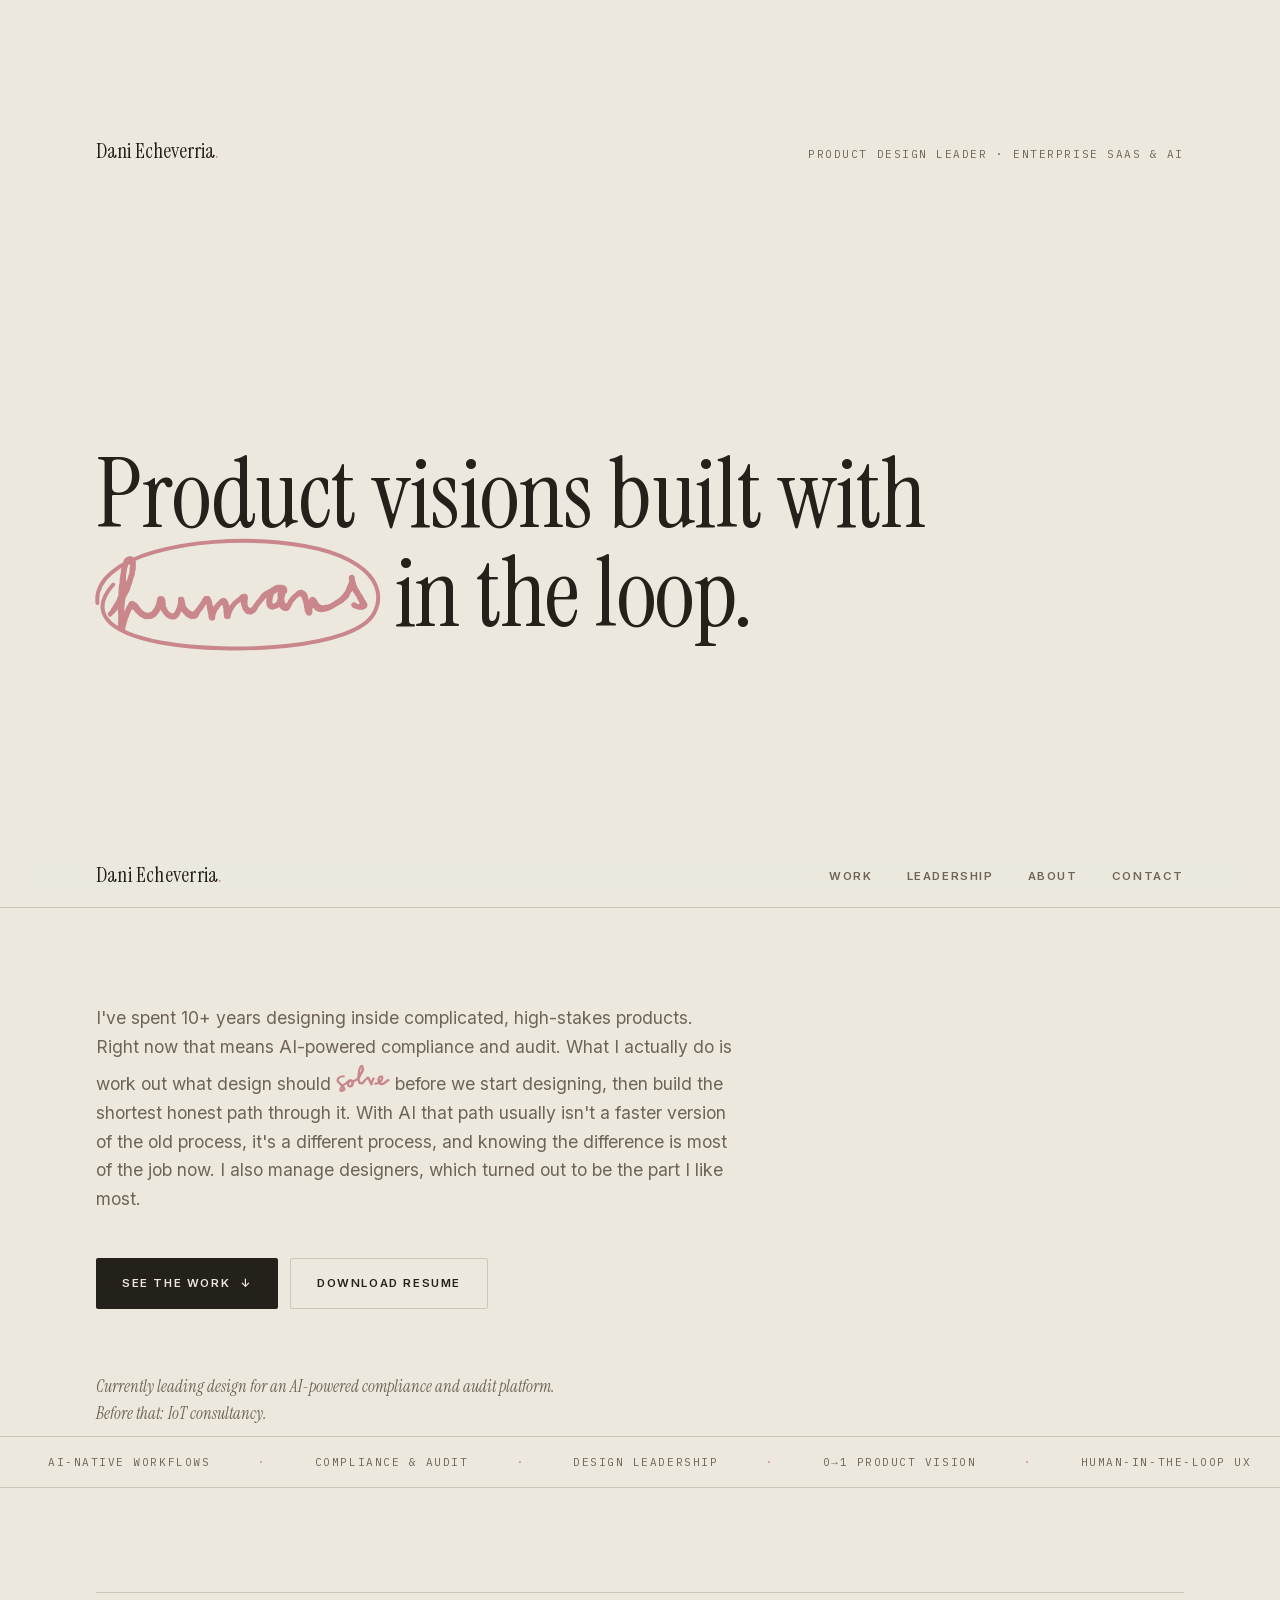
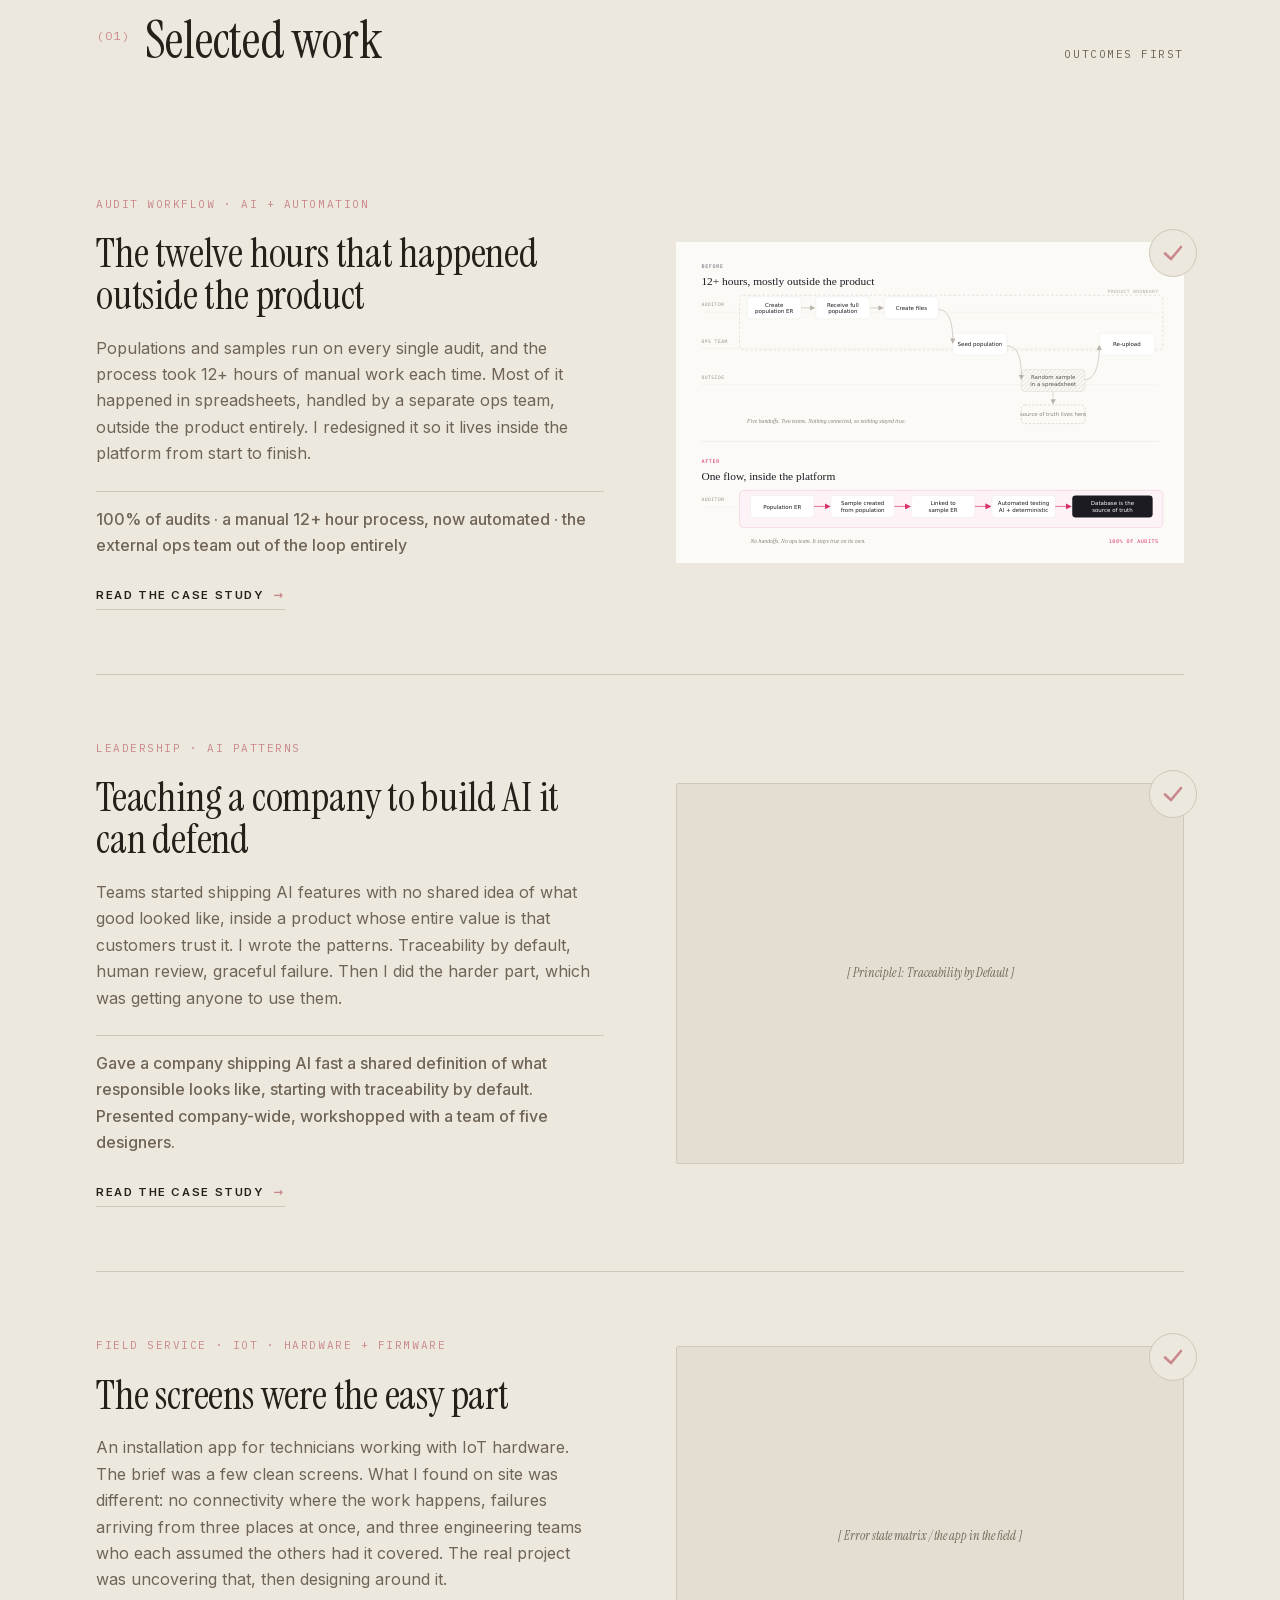
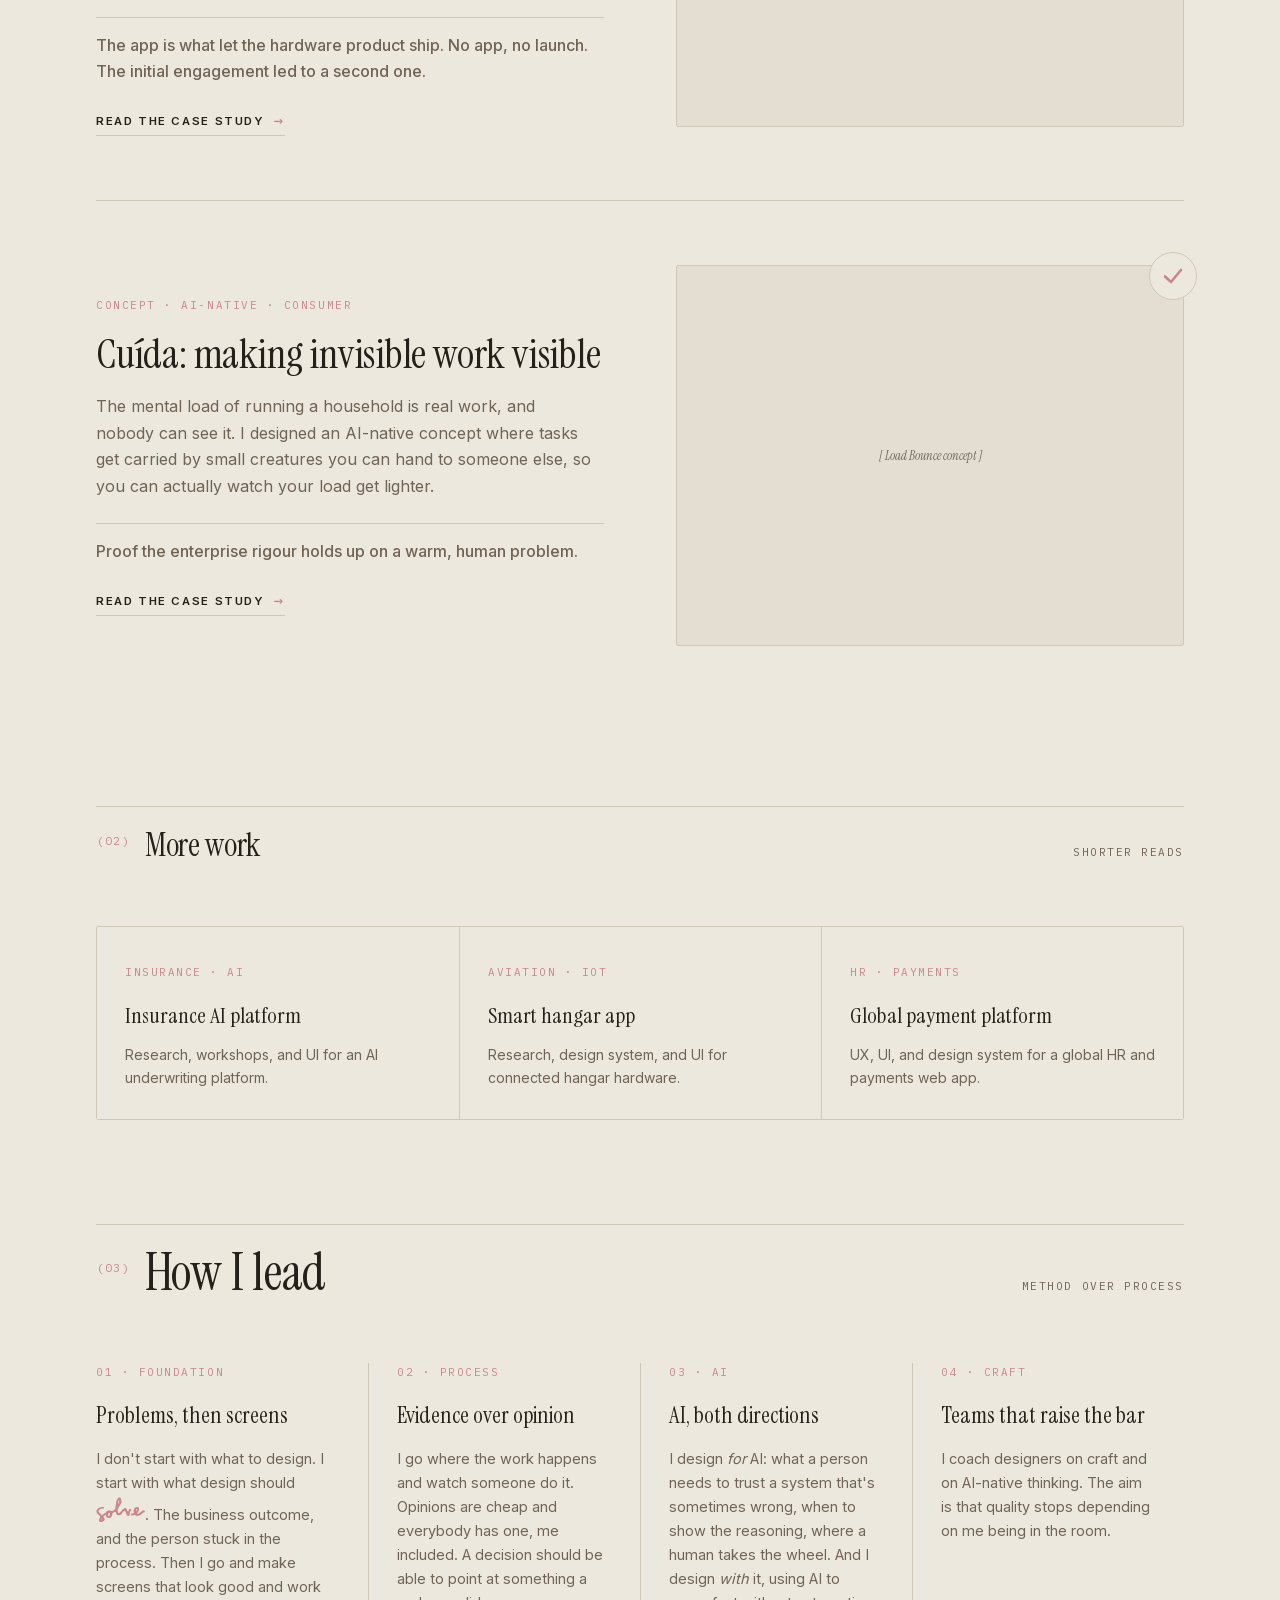
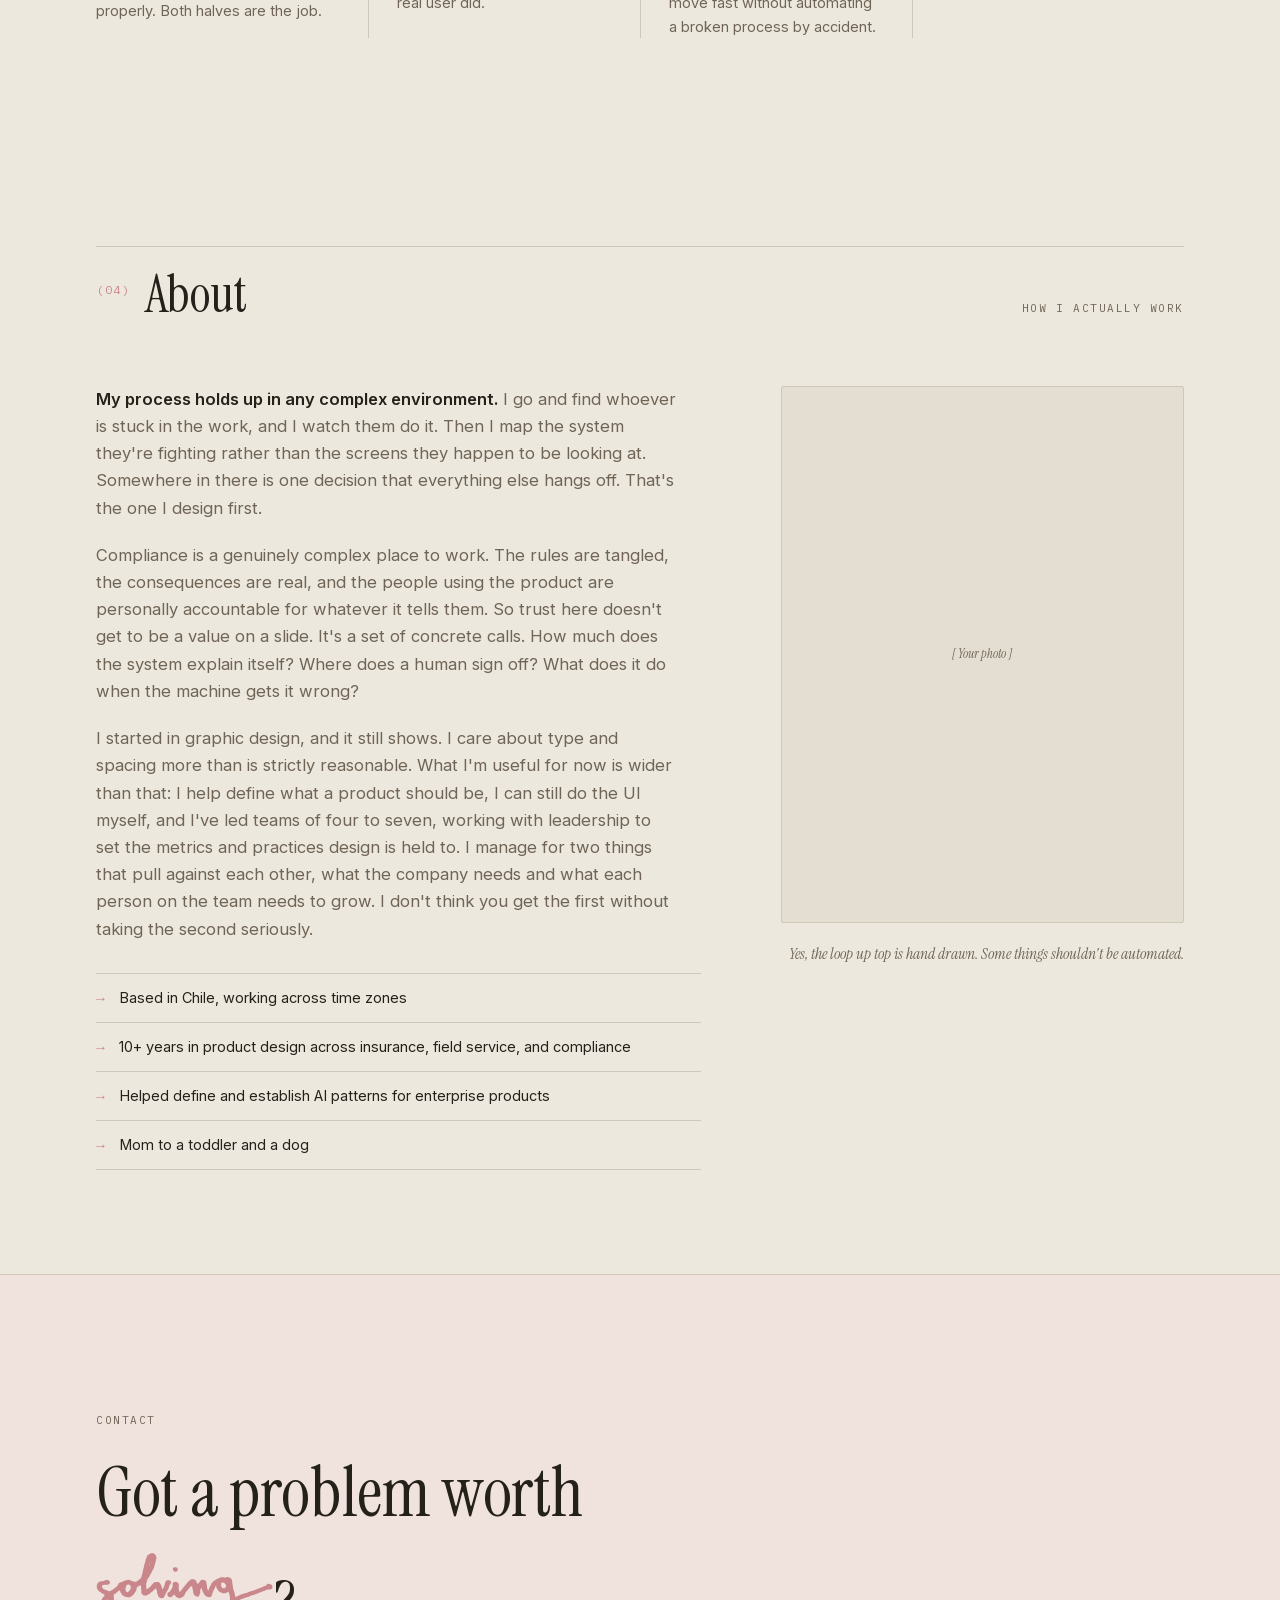
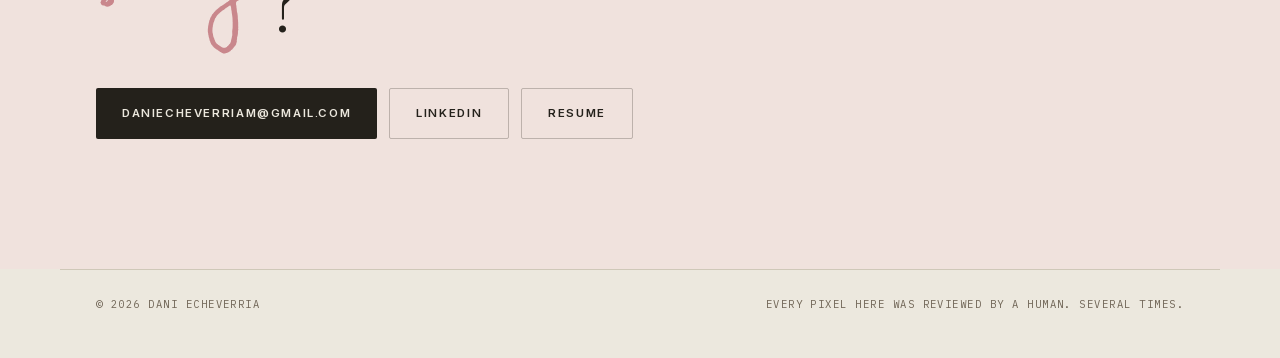
==== commit 8e82d2ab: "Update intro aside: prior experience is IoT consultancy Replaces the placeholder "insurance, field s" ====
--- a/index.html
+++ b/index.html
@@ -809,7 +809,7 @@
         <a class="btn primary" href="#work">See the work <span aria-hidden="true">&darr;</span></a>
         <a class="btn ghost" href="assets/resume/dani-echeverria-resume.pdf">Download resume</a>
       </div>
-    <p class="aside">Currently leading design for an AI-powered compliance and audit platform. Before that: insurance, field service, and enterprise product teams.</p>
+    <p class="aside">Currently leading design for an AI-powered compliance and audit platform. Before that: IoT consultancy.</p>
   </div>
 </section>
 
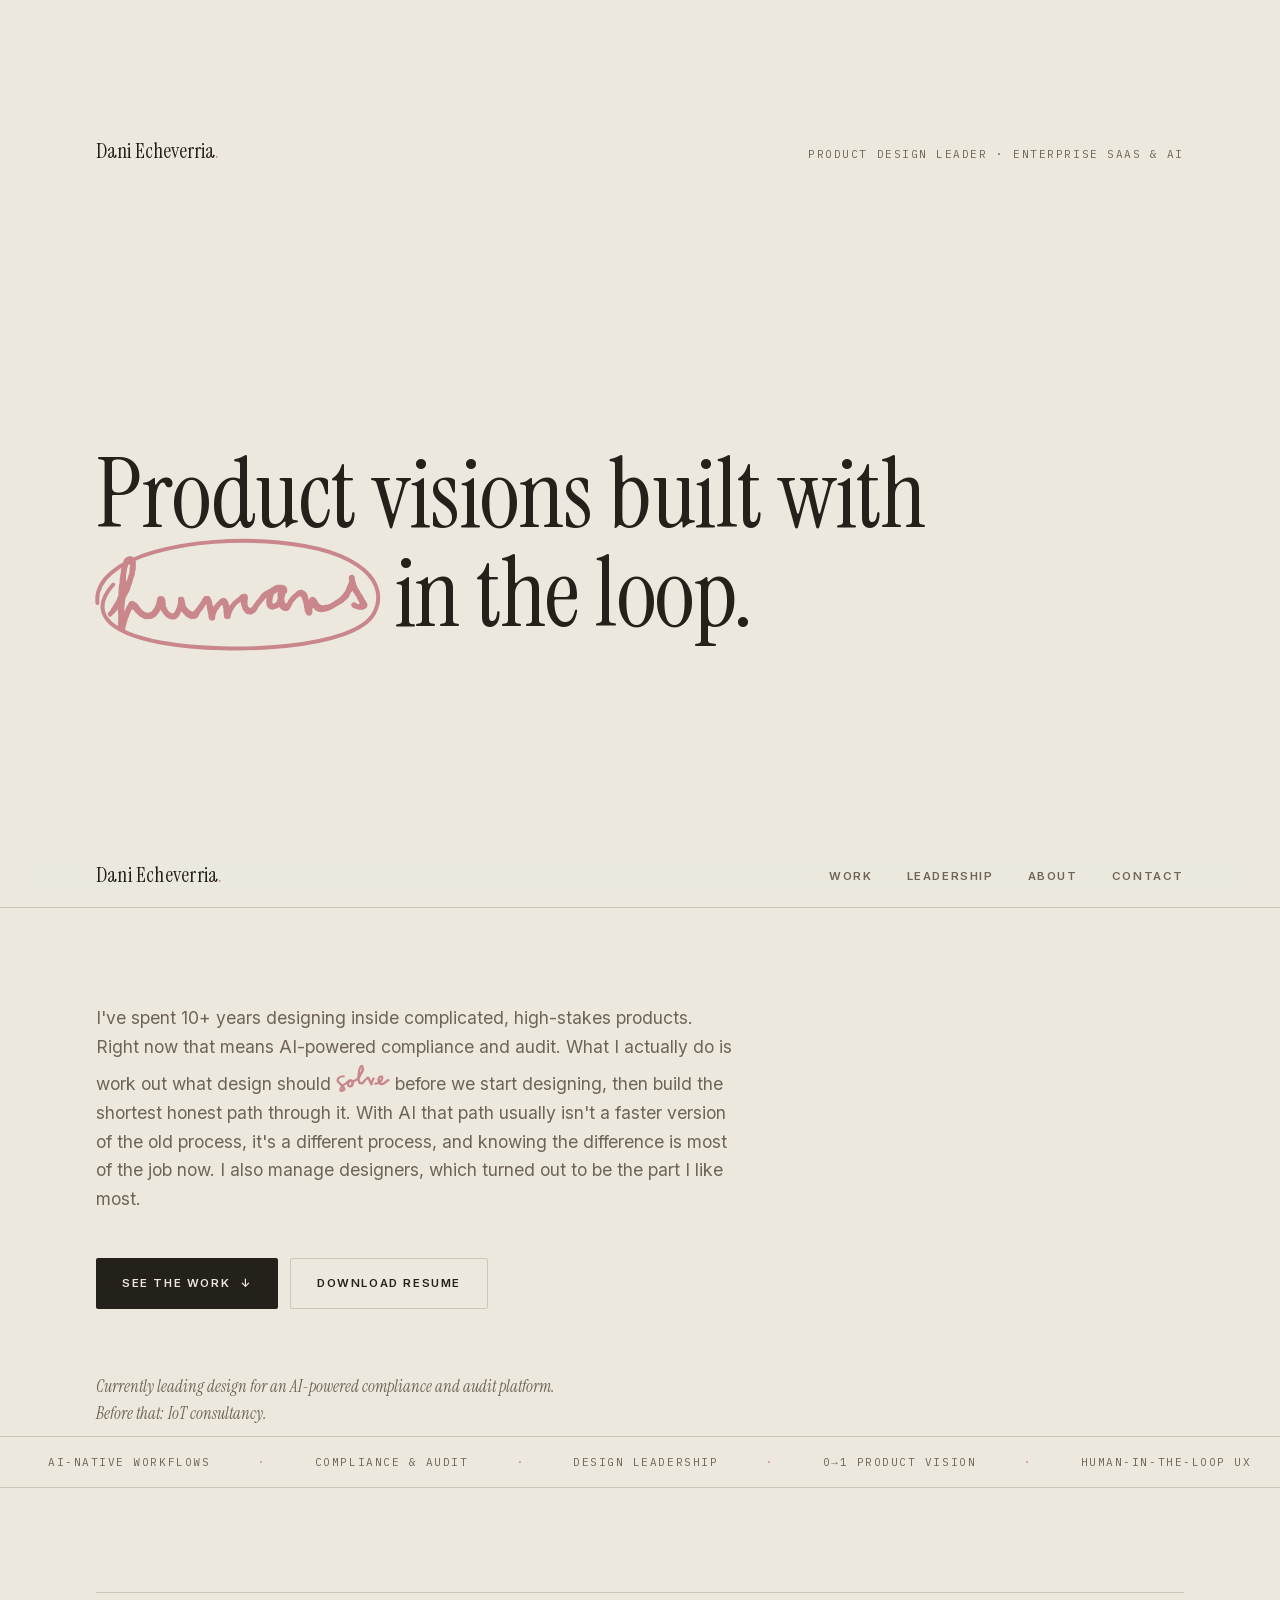
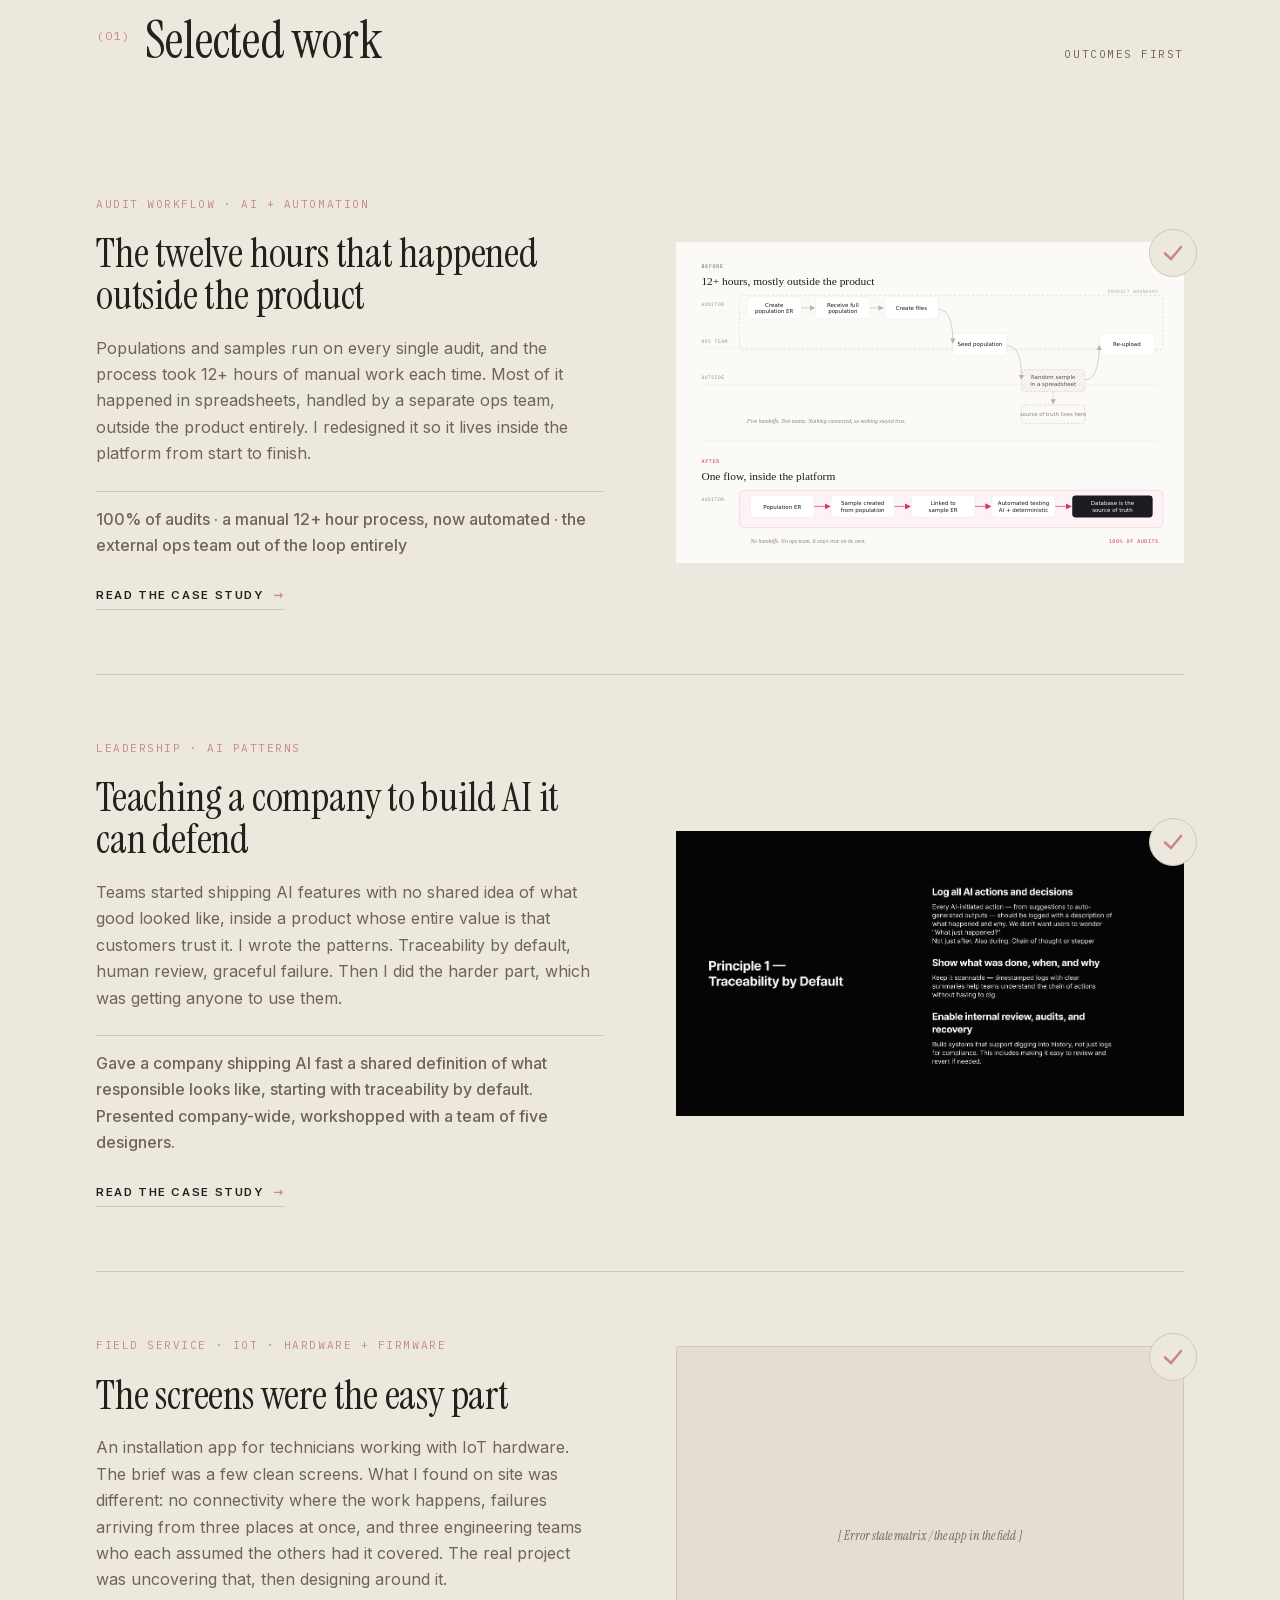
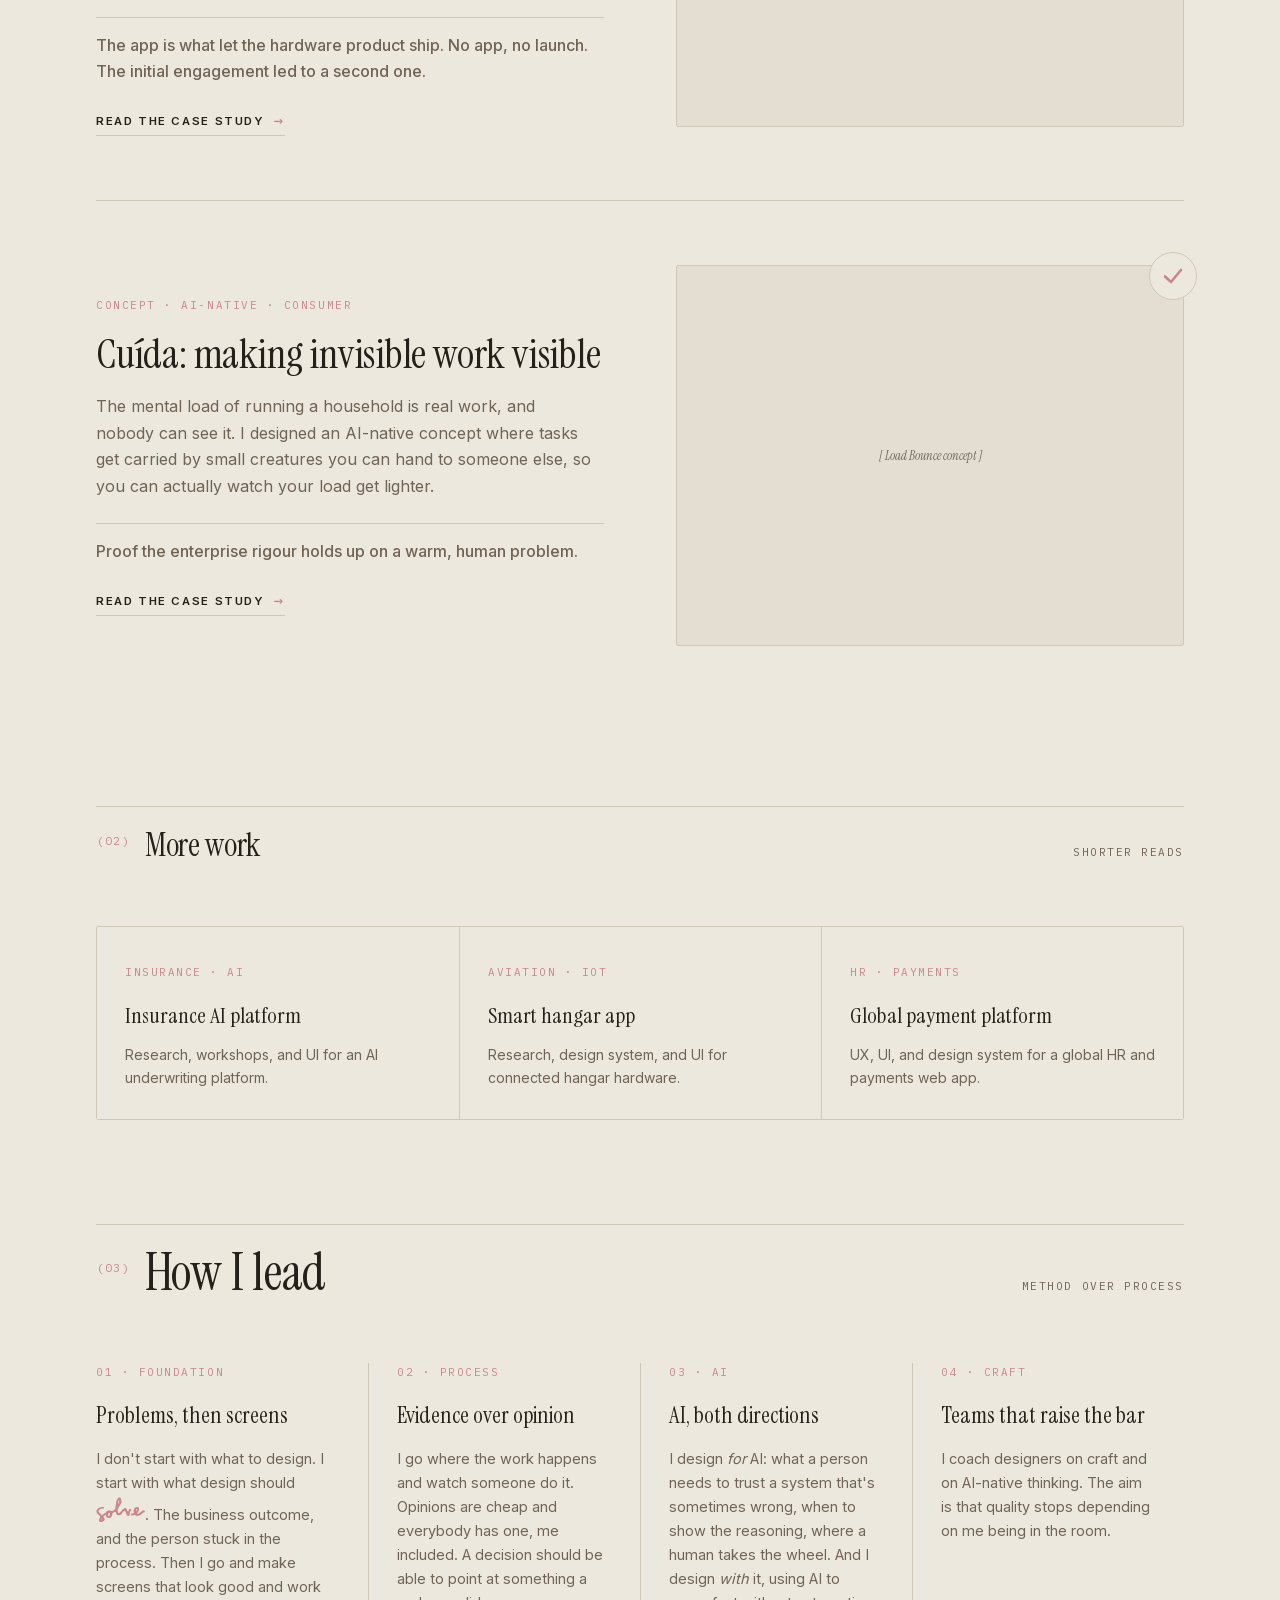
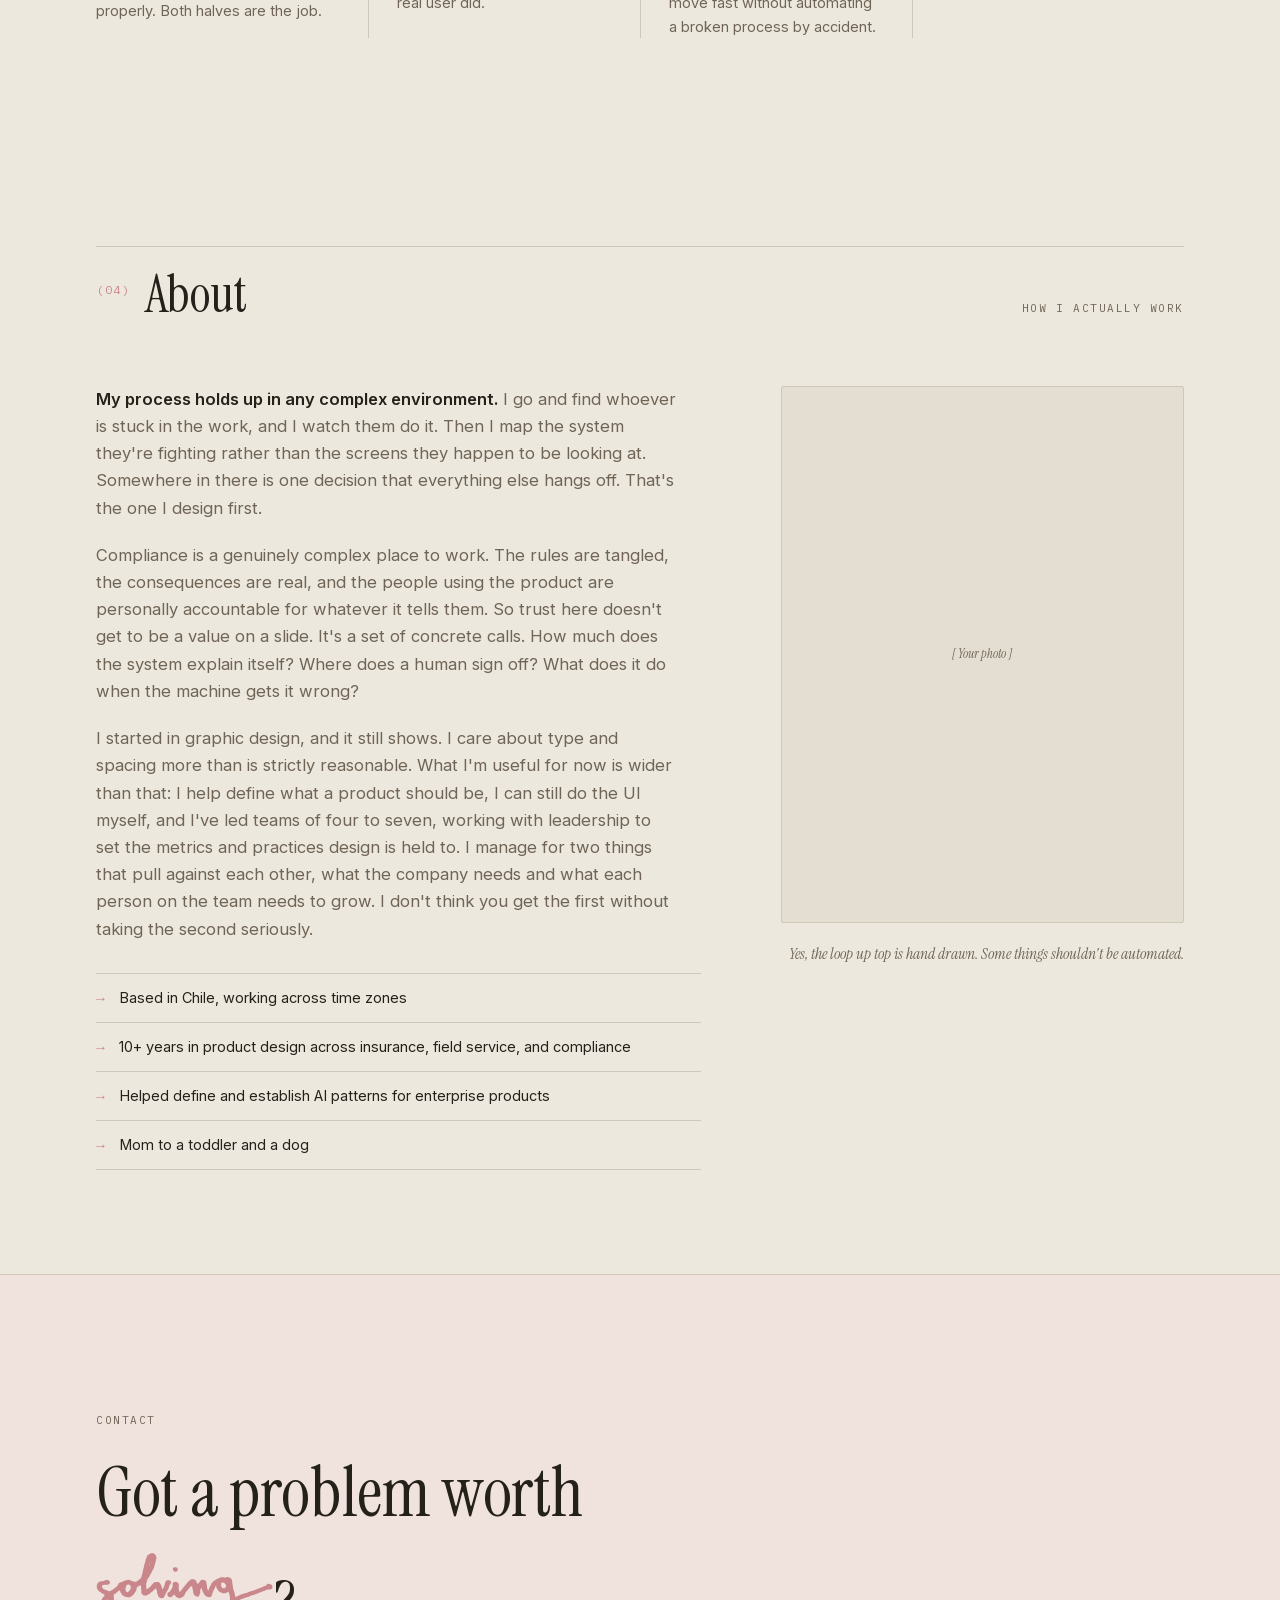
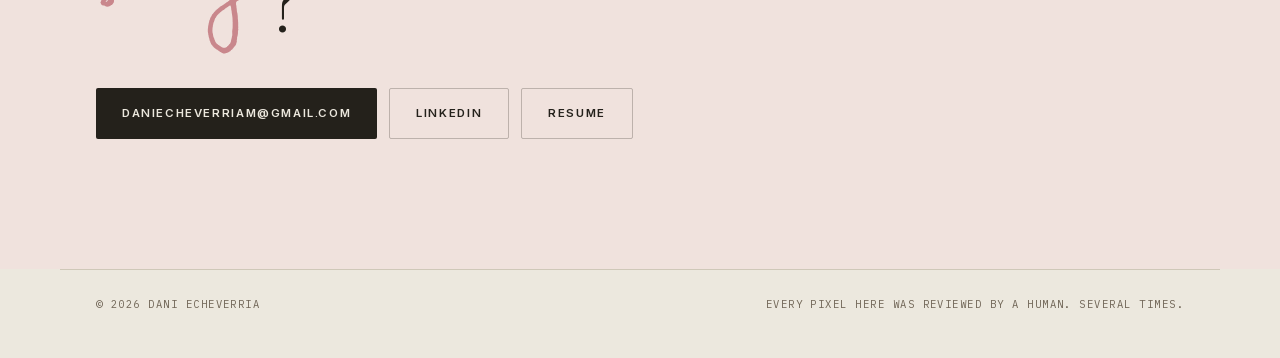
==== commit 5aa60ec4: "Add the traceability principles slide to the AI governance case Dani supplied the actual slide and a" ====
--- a/index.html
+++ b/index.html
@@ -847,7 +847,7 @@
           <a class="case-link" href="case-ai-governance.html">Read the case study <span class="arrow" aria-hidden="true">&rarr;</span></a>
         </div>
         <div class="case-media">
-          <div class="frame">[ Principle 1: Traceability by Default ]</div>
+          <img src="assets/images/ai-principle-1-traceability.webp" alt="Slide describing Principle 1, Traceability by Default: log every AI action and decision, show what was done and when and why, and enable internal review, audits, and recovery.">
           <div class="check-badge" aria-hidden="true"><svg viewBox="0 0 24 24"><path d="M4 12.5 L10 18 L20 6"/></svg></div>
         </div>
       </article>
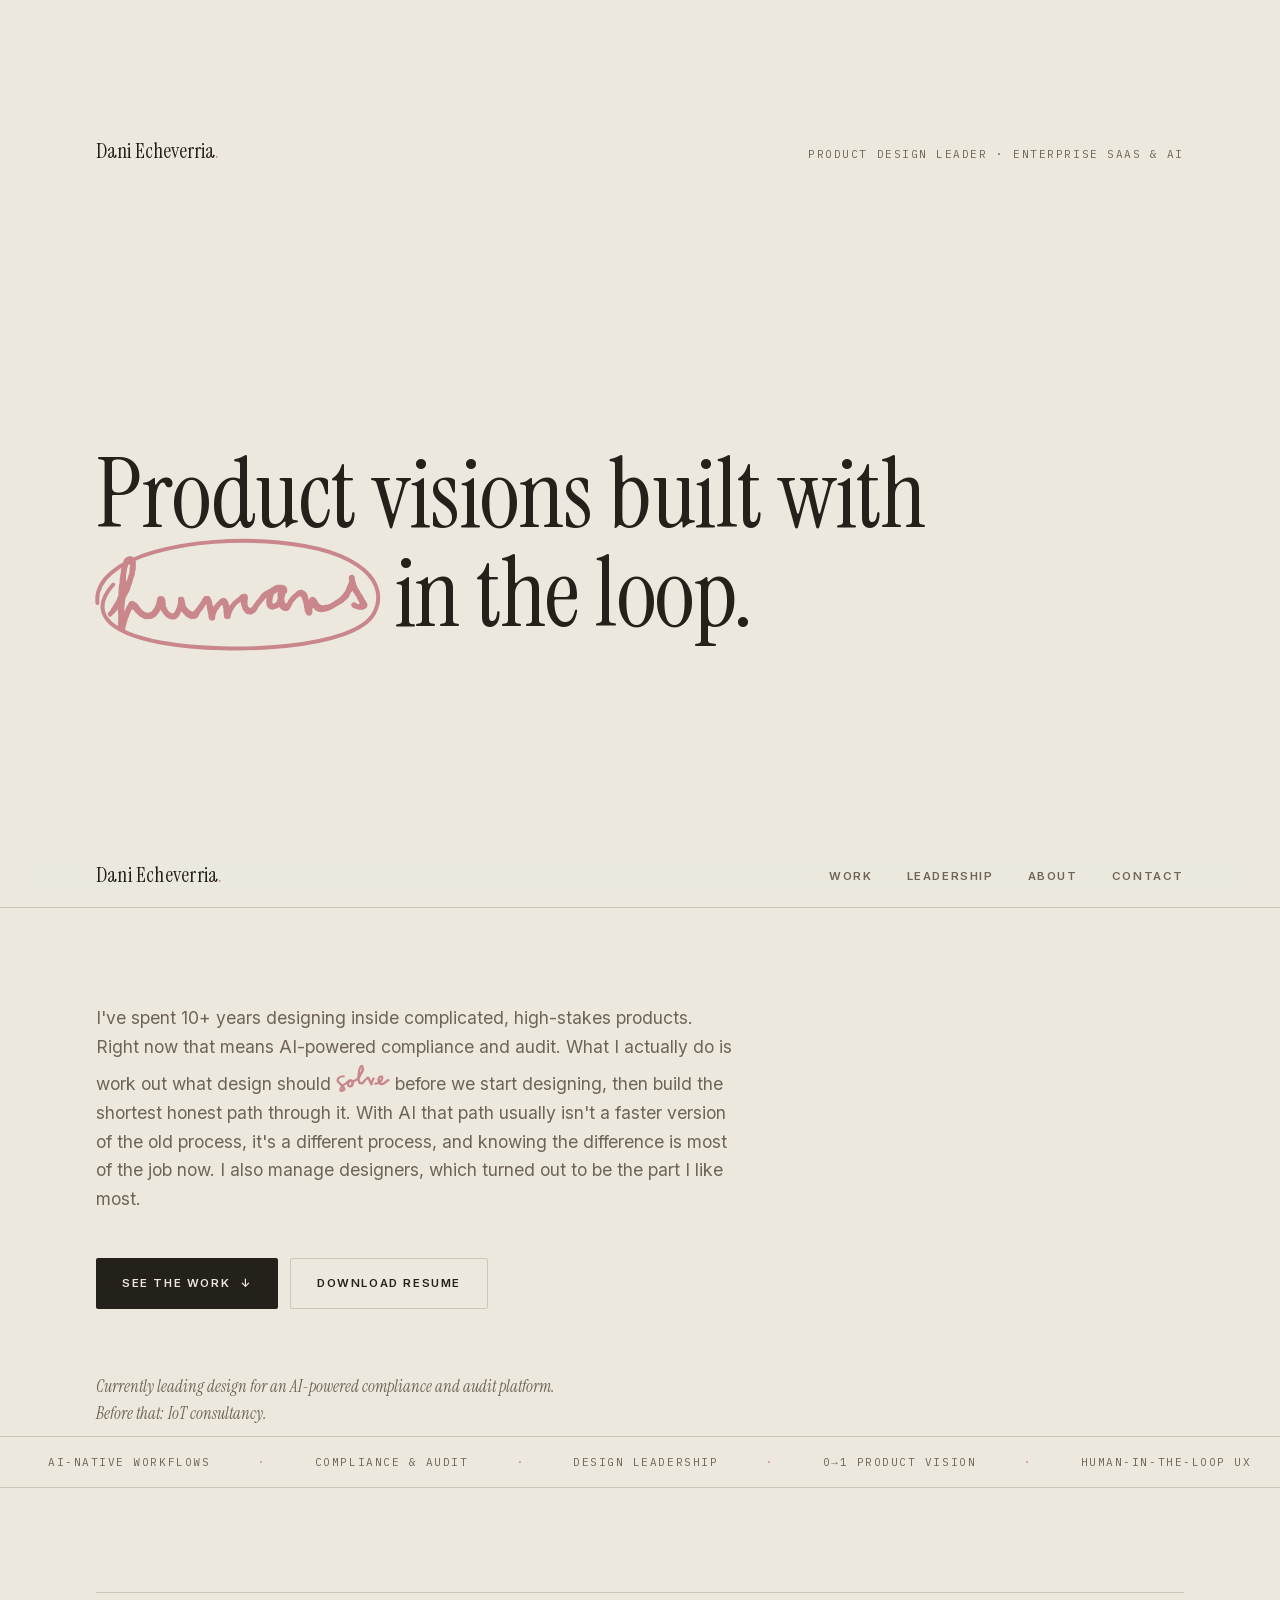
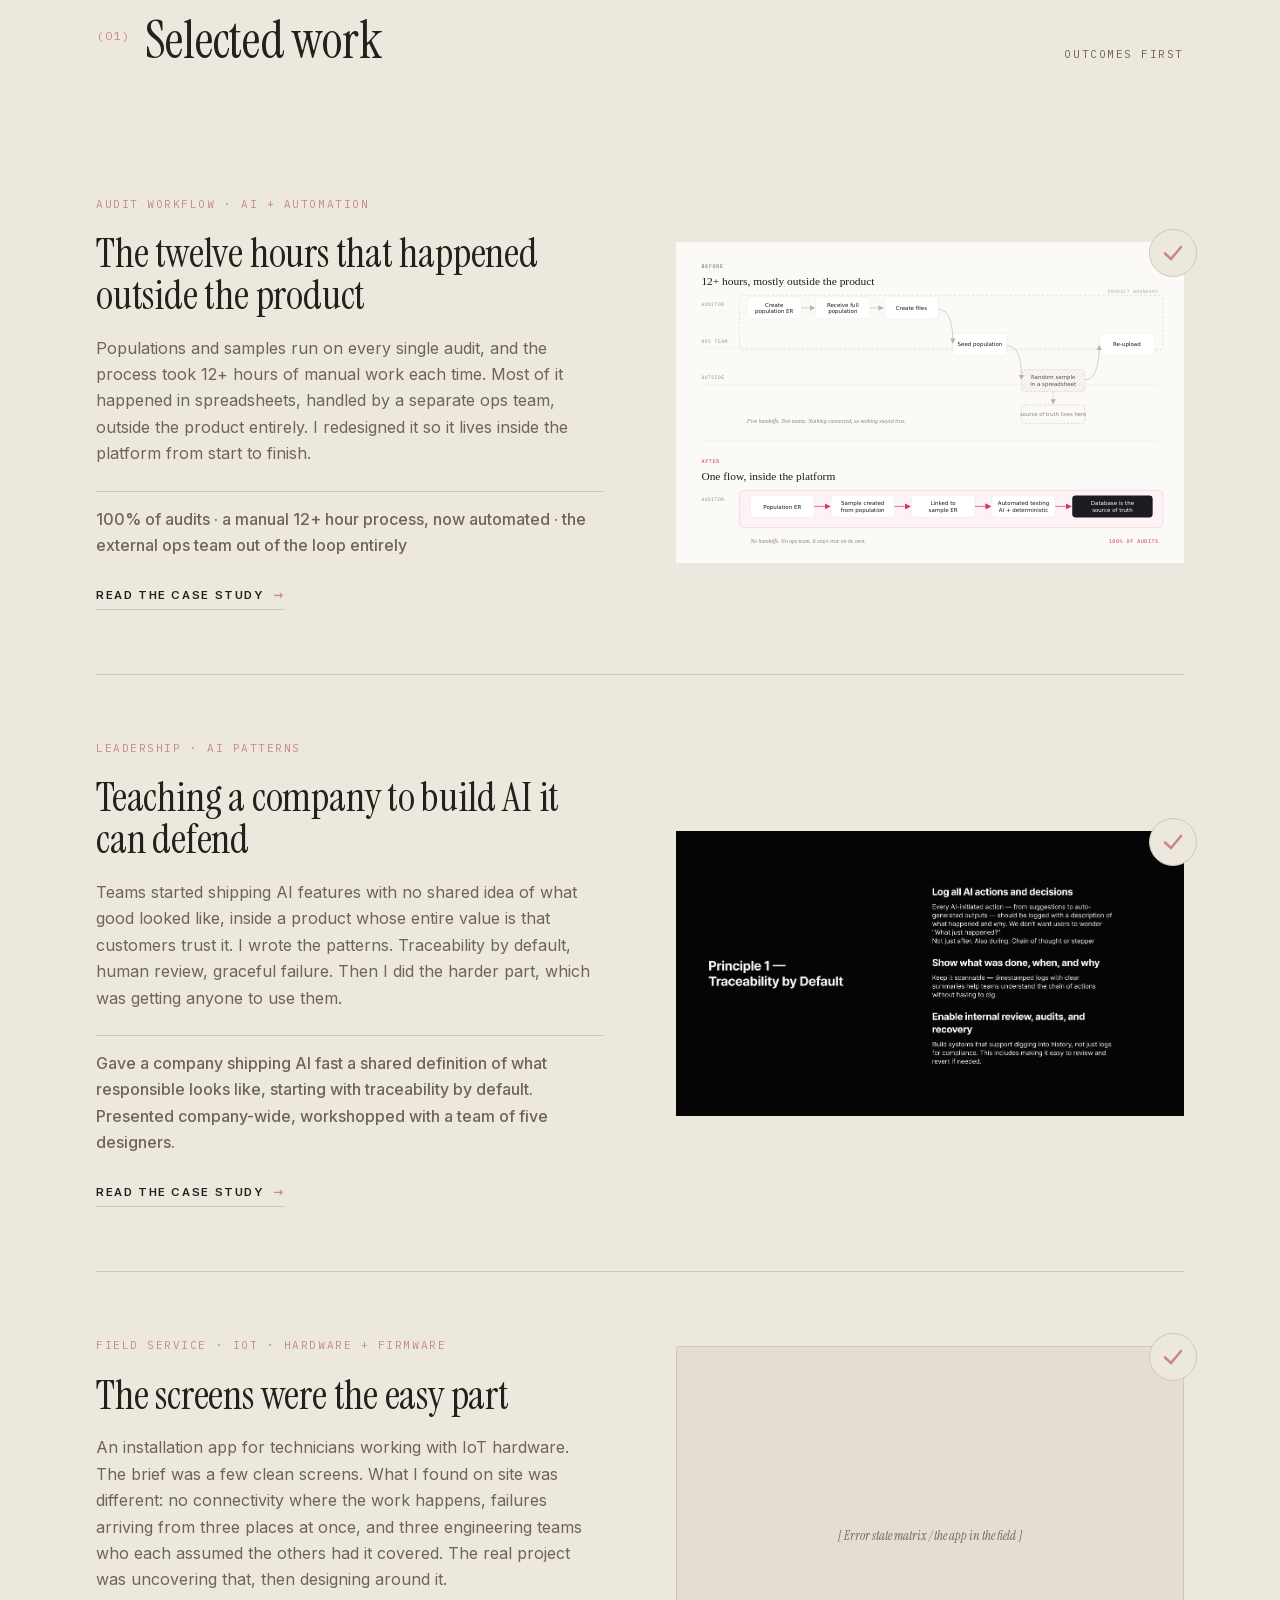
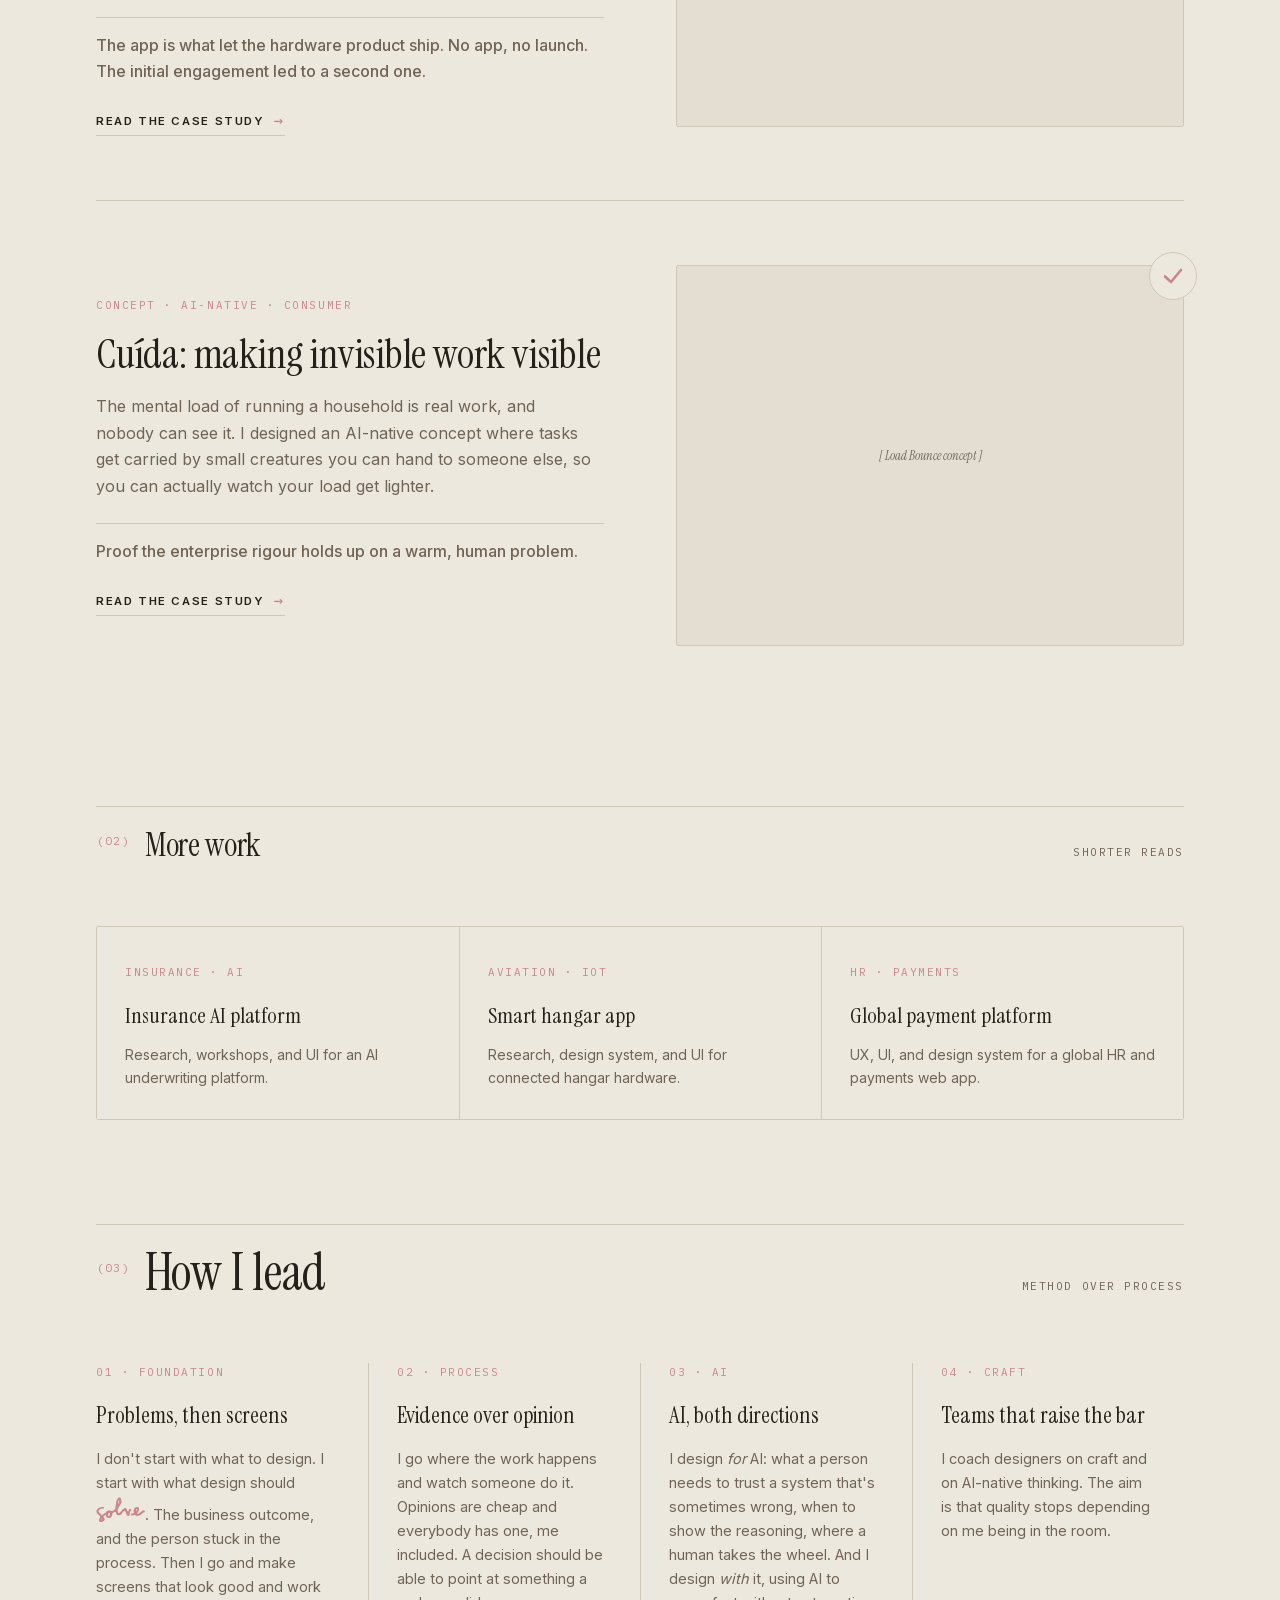
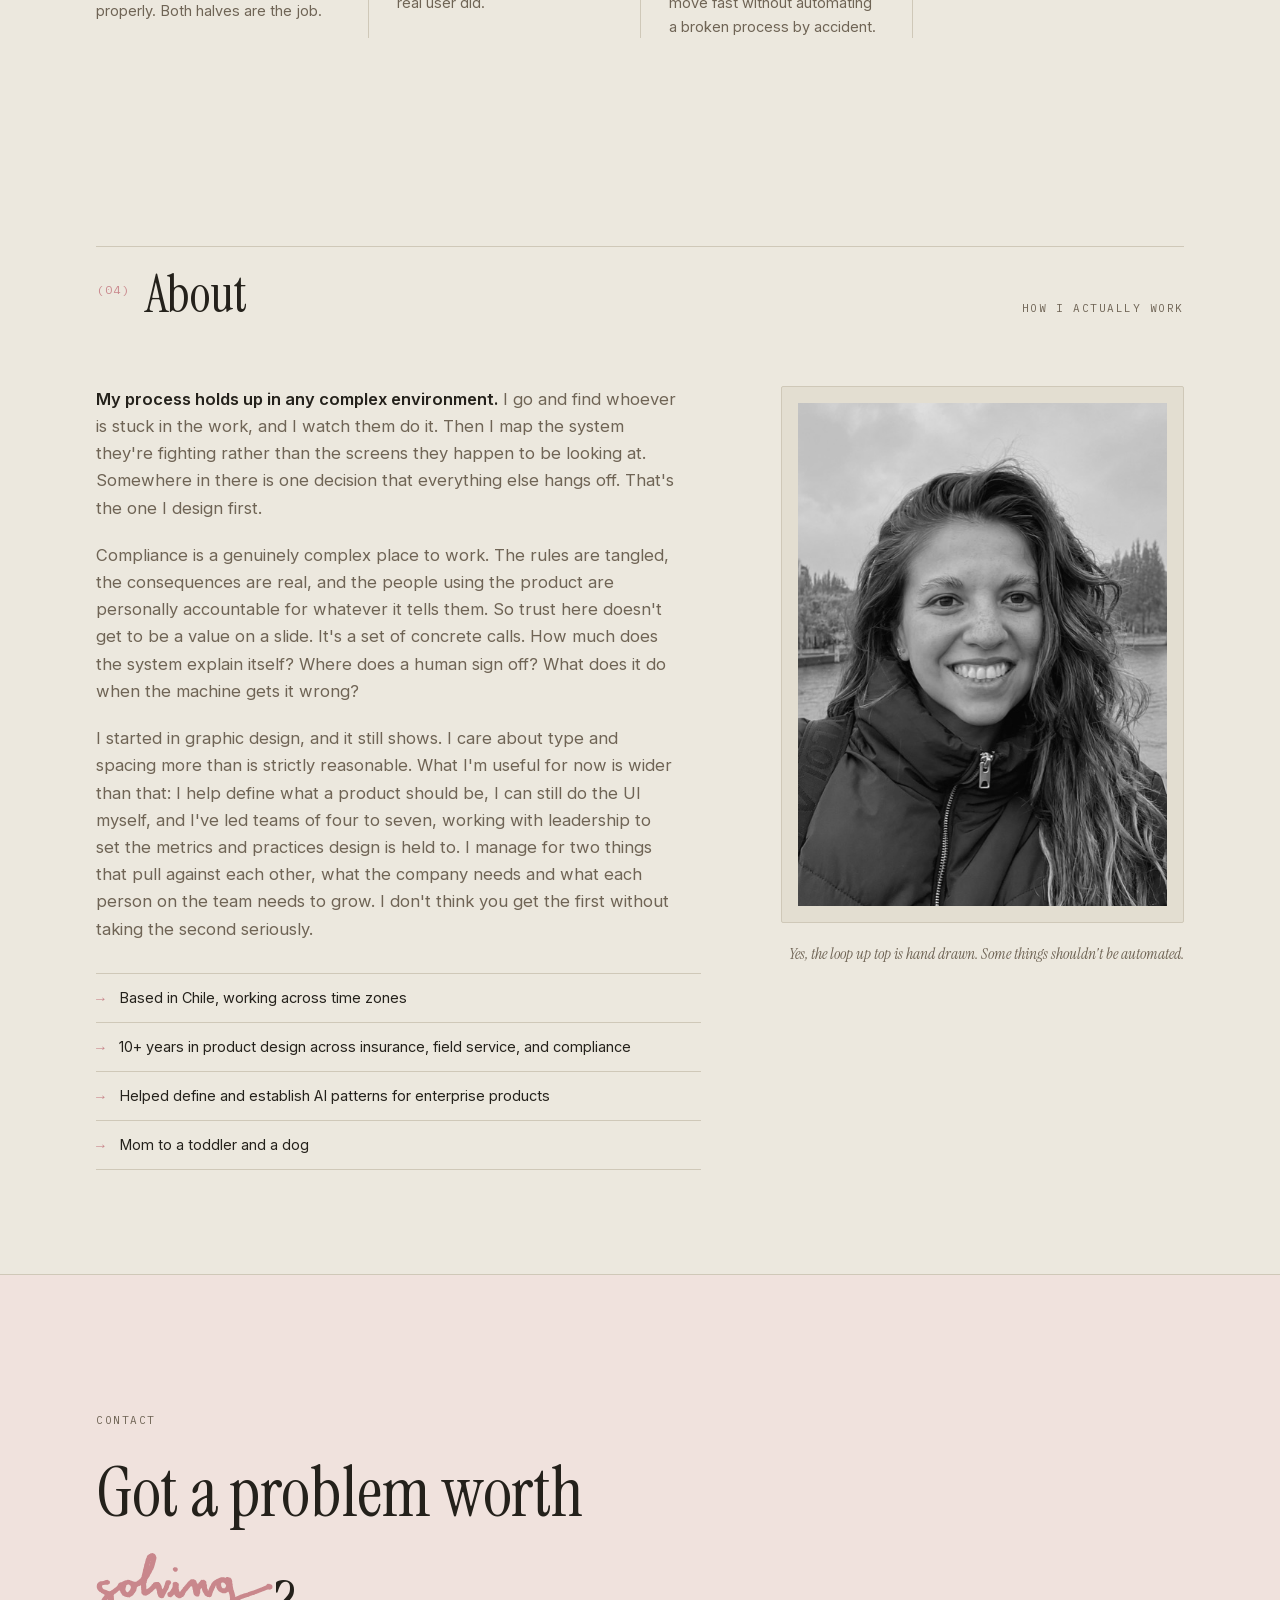
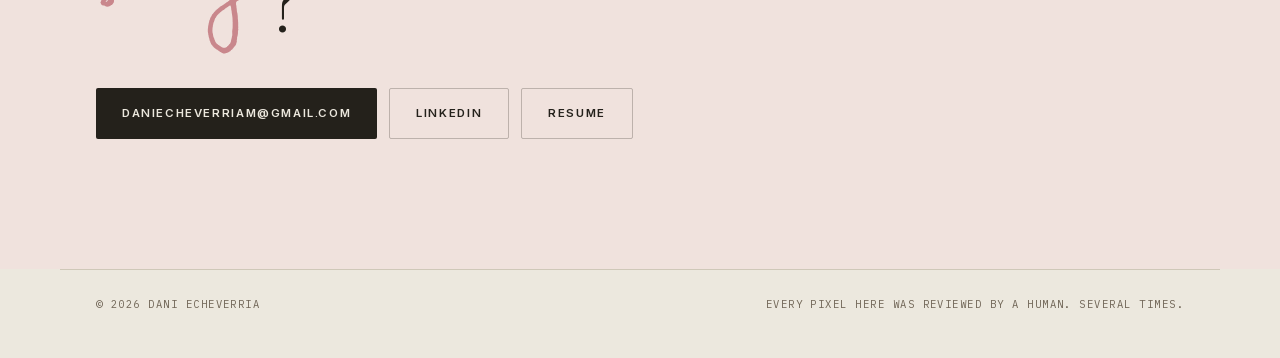
==== commit 2900213a: "Add Dani's photo to the About section Resized and compressed from the original 2.2MB PNG down to a 1" ====
--- a/index.html
+++ b/index.html
@@ -1222,7 +1222,7 @@
           </ul>
         </div>
         <div class="about-photo">
-          <div class="frame">[ Your photo ]</div>
+          <div class="frame"><img src="assets/images/dani-photo.jpg" alt="Portrait of Dani Echeverria outdoors beside a river."></div>
           <p class="about-note">Yes, the loop up top is hand drawn. Some things shouldn't be automated.</p>
         </div>
       </div>
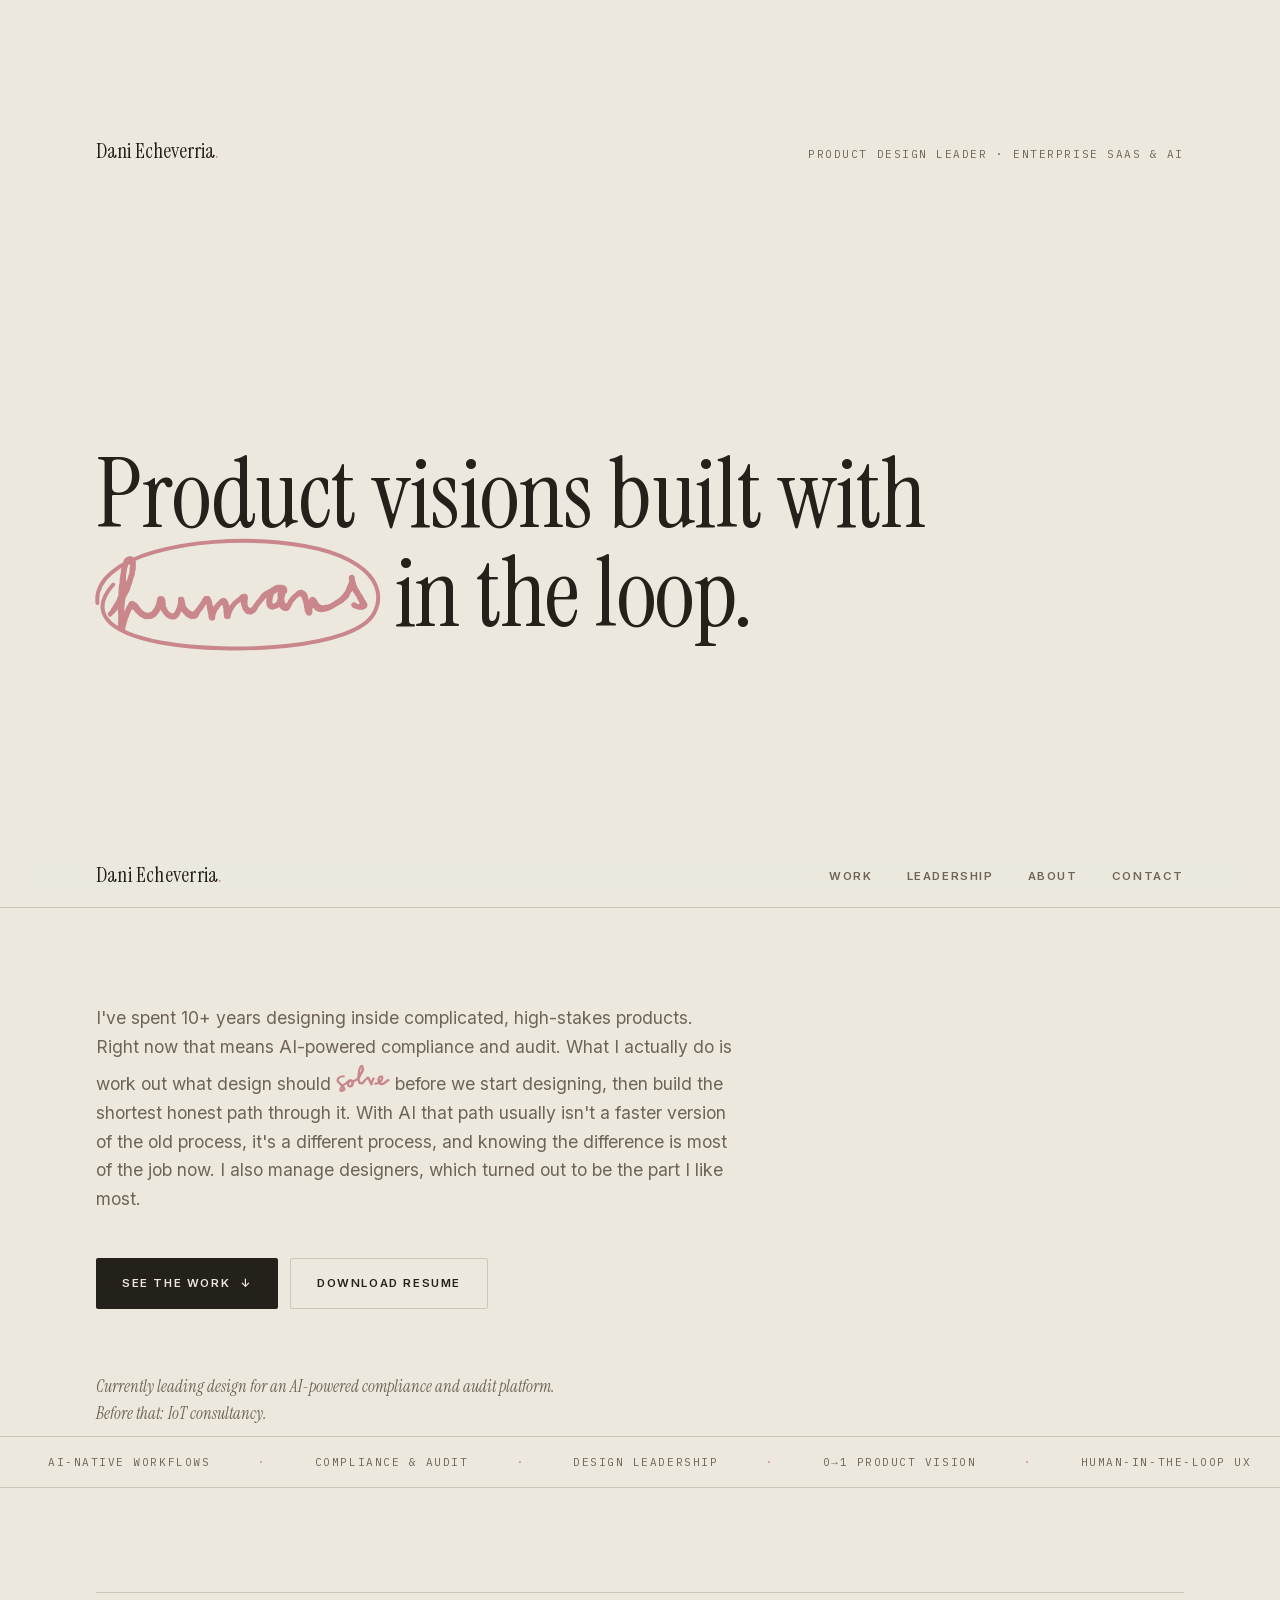
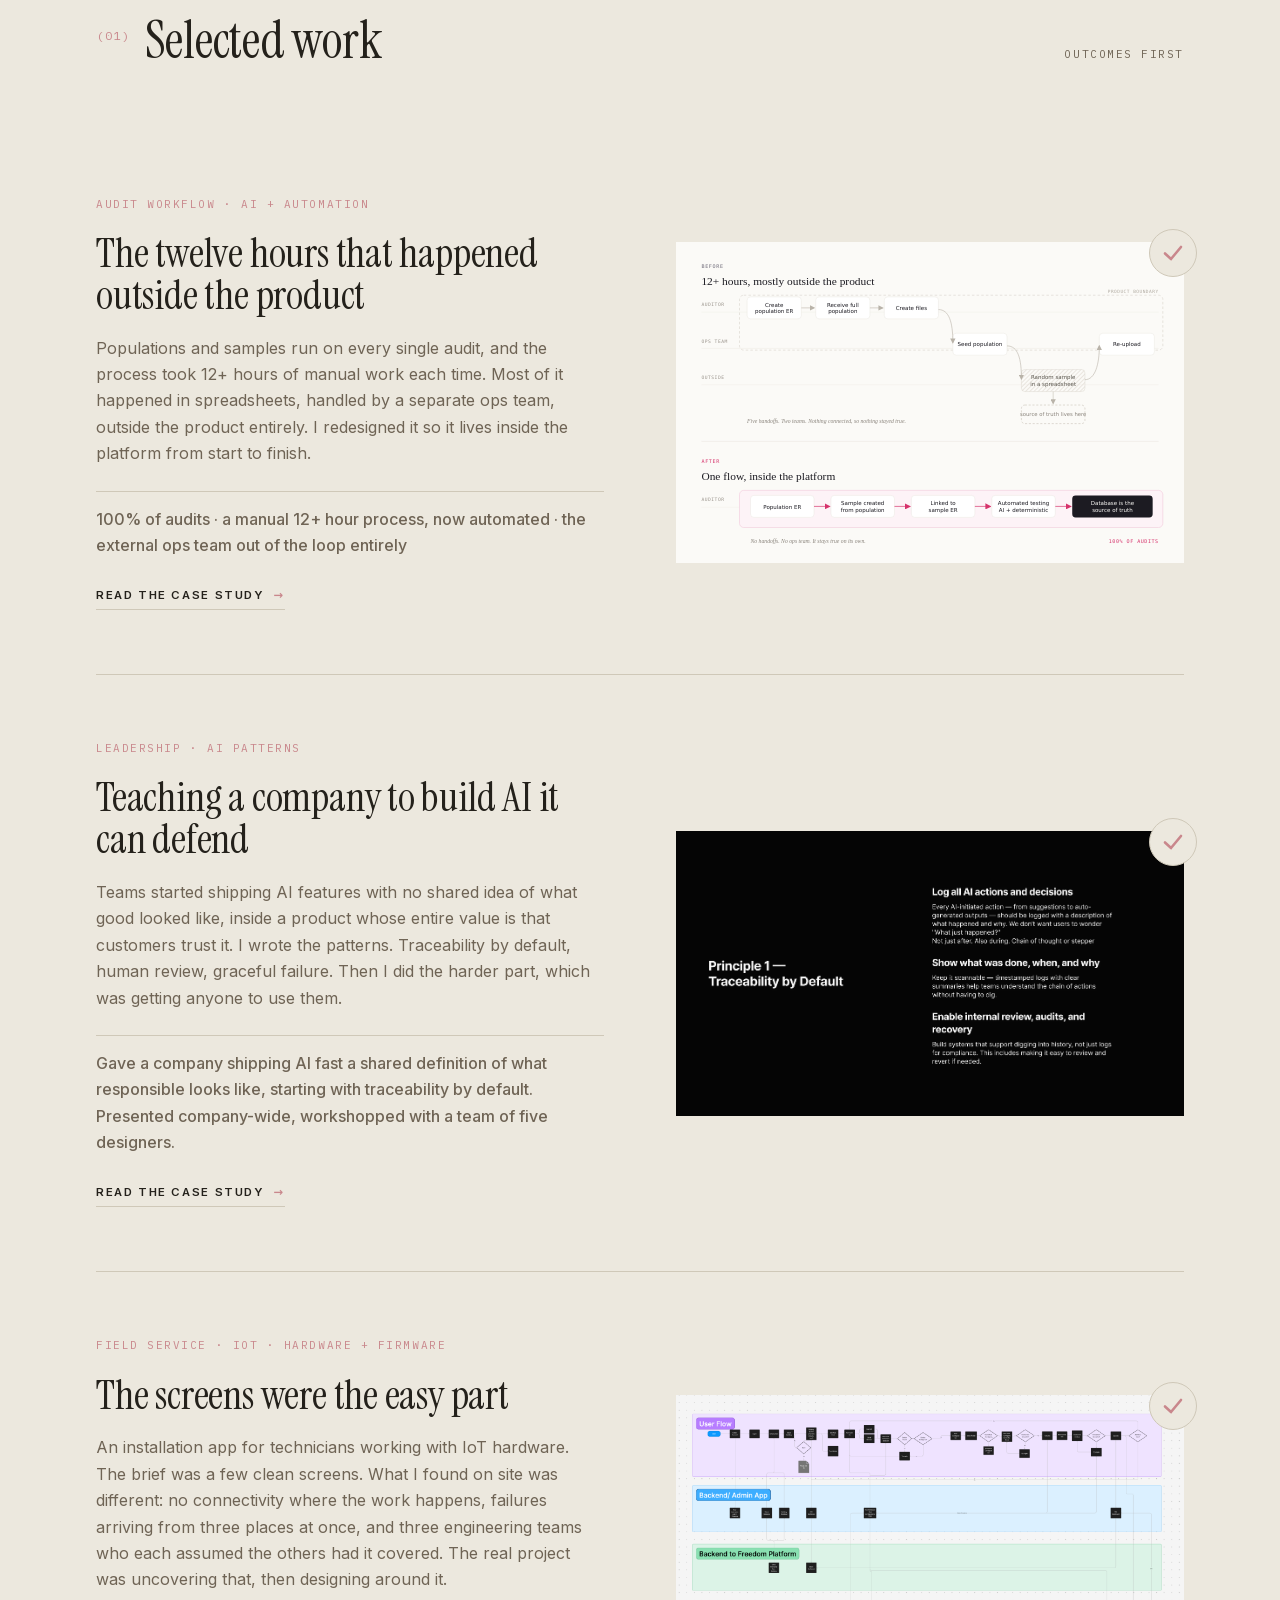
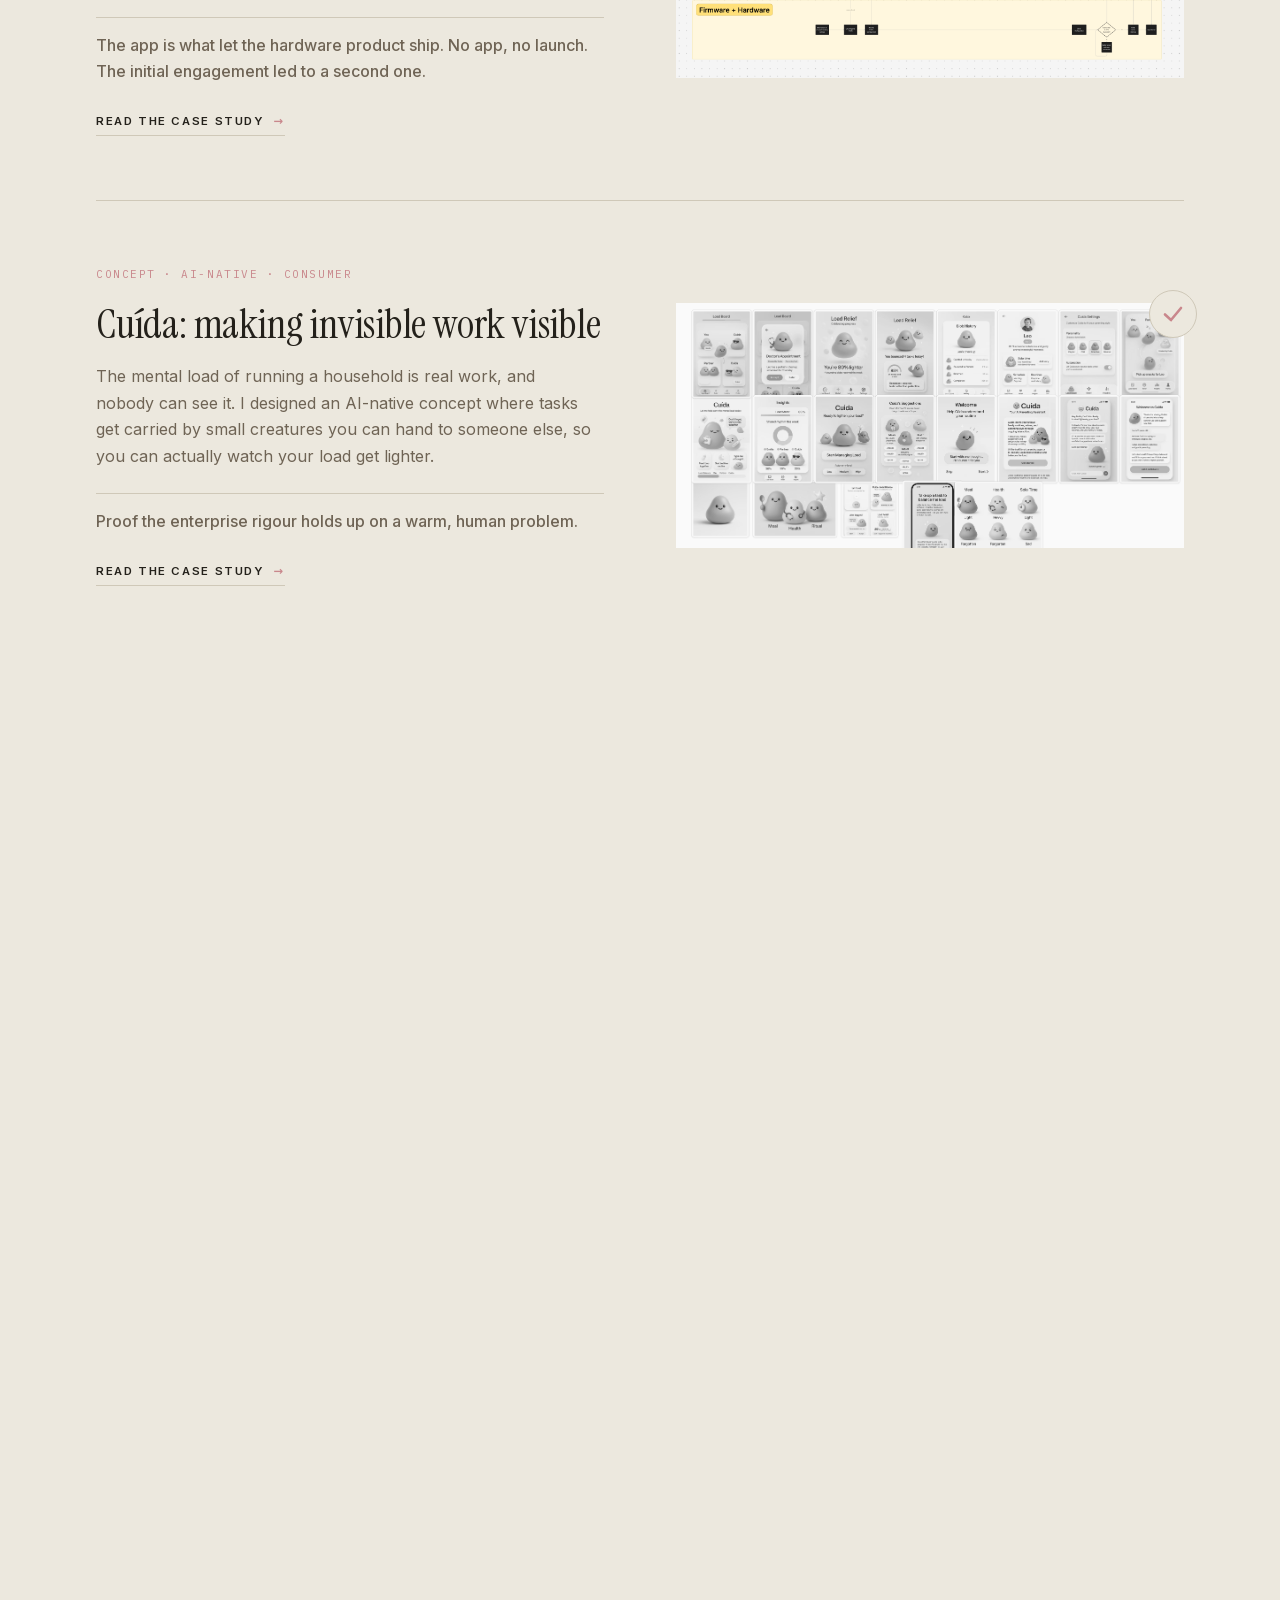
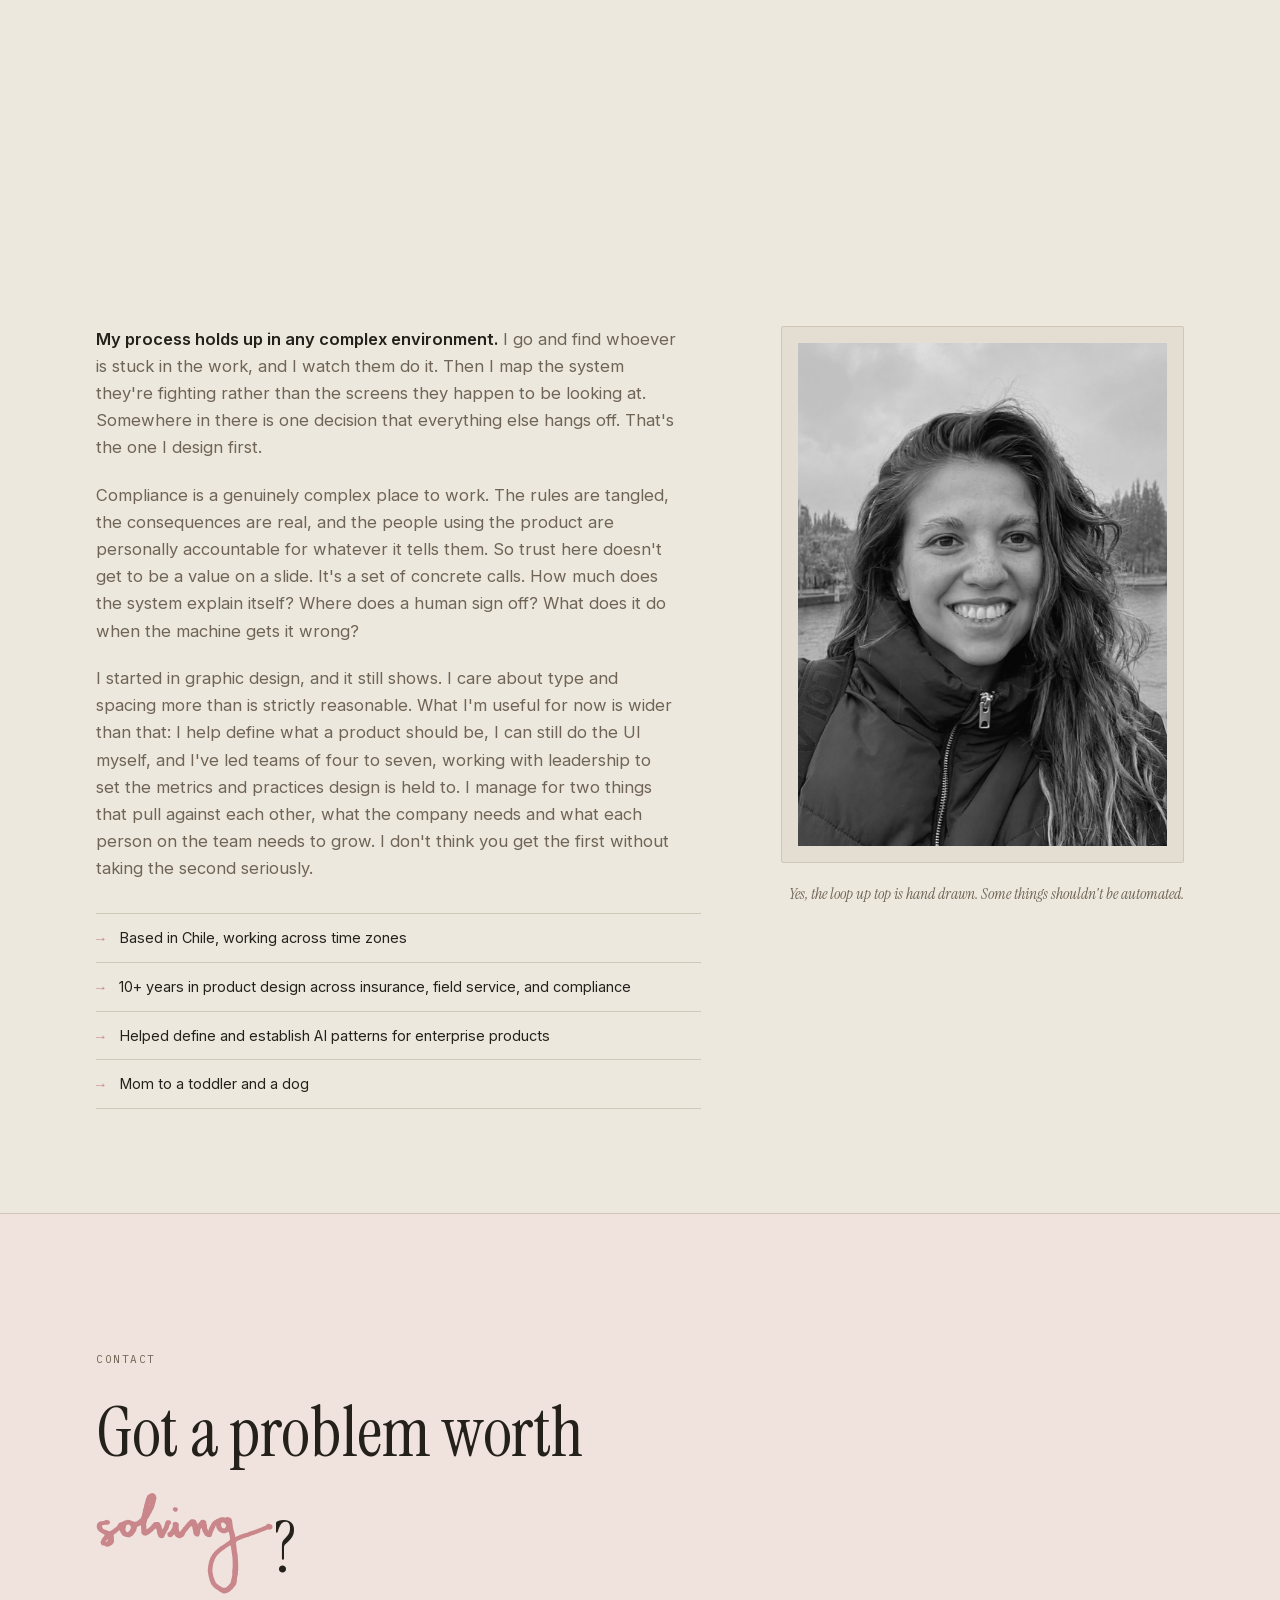
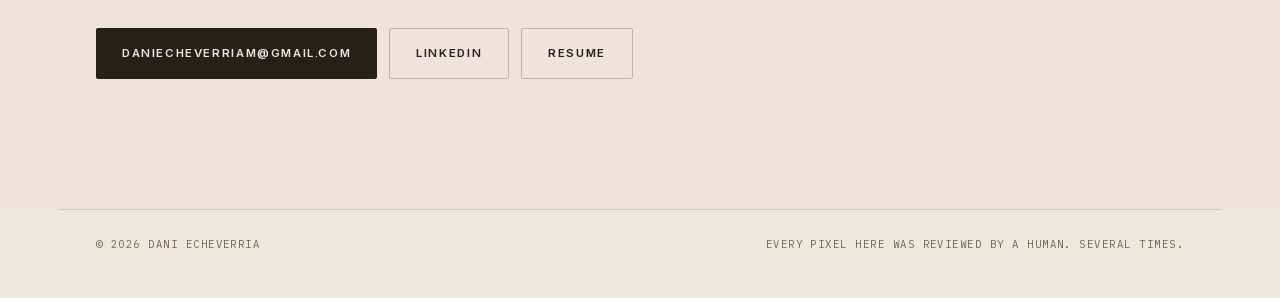
==== commit a9c27845: "Add real visuals to field service and Cuida cases, resolve Spanish TODO Field service: added the swi" ====
--- a/index.html
+++ b/index.html
@@ -860,7 +860,7 @@
           <a class="case-link" href="case-field-service.html">Read the case study <span class="arrow" aria-hidden="true">&rarr;</span></a>
         </div>
         <div class="case-media">
-          <div class="frame">[ Error state matrix / the app in the field ]</div>
+          <img class="color" src="assets/diagrams/field-service-blueprint.png" alt="Swimlane blueprint mapping every interaction across the user flow, backend admin app, backend to hardware platform, and firmware and hardware layers.">
           <div class="check-badge" aria-hidden="true"><svg viewBox="0 0 24 24"><path d="M4 12.5 L10 18 L20 6"/></svg></div>
         </div>
       </article>
@@ -873,7 +873,7 @@
           <a class="case-link" href="case-cuida.html">Read the case study <span class="arrow" aria-hidden="true">&rarr;</span></a>
         </div>
         <div class="case-media">
-          <div class="frame">[ Load Bounce concept ]</div>
+          <img src="assets/images/cuida-app-screens.avif" alt="Screenshots of the Cuida app: a load board showing tasks carried by small colour-coded blob characters split between household members.">
           <div class="check-badge" aria-hidden="true"><svg viewBox="0 0 24 24"><path d="M4 12.5 L10 18 L20 6"/></svg></div>
         </div>
       </article>
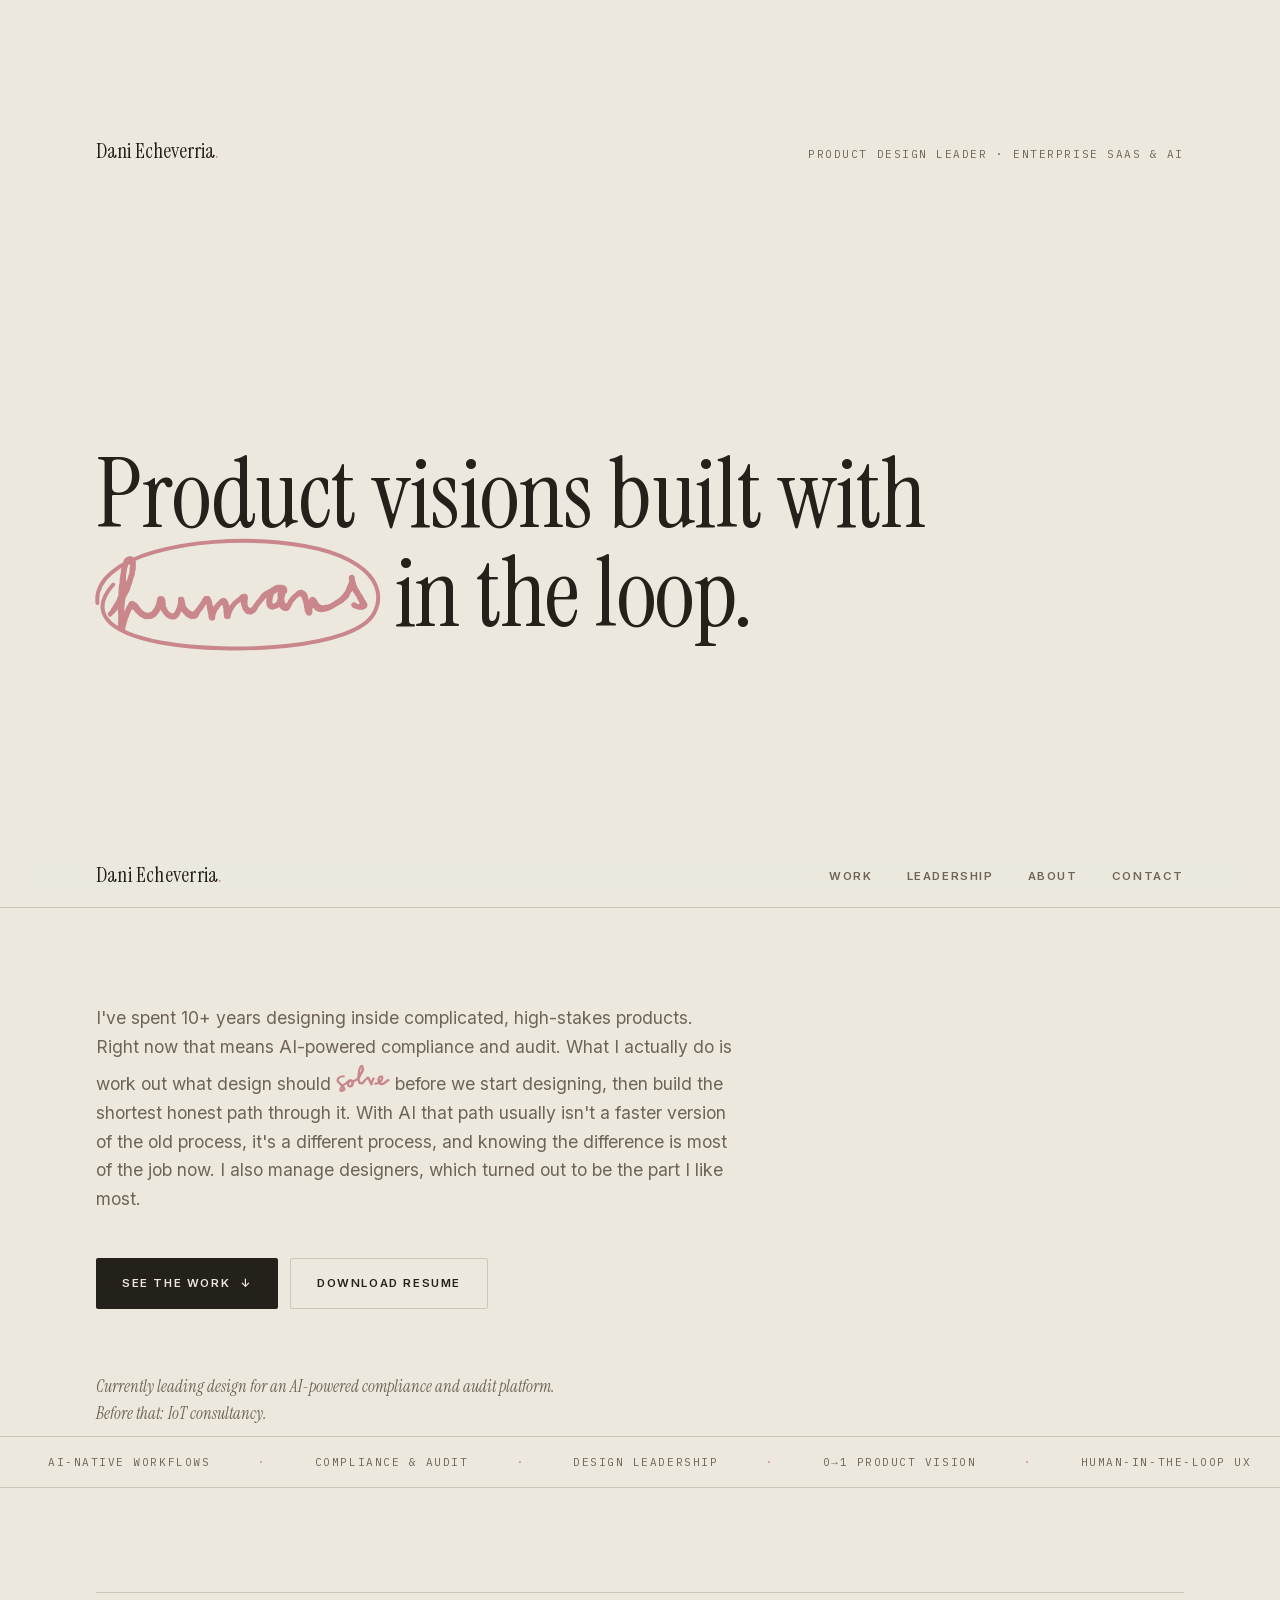
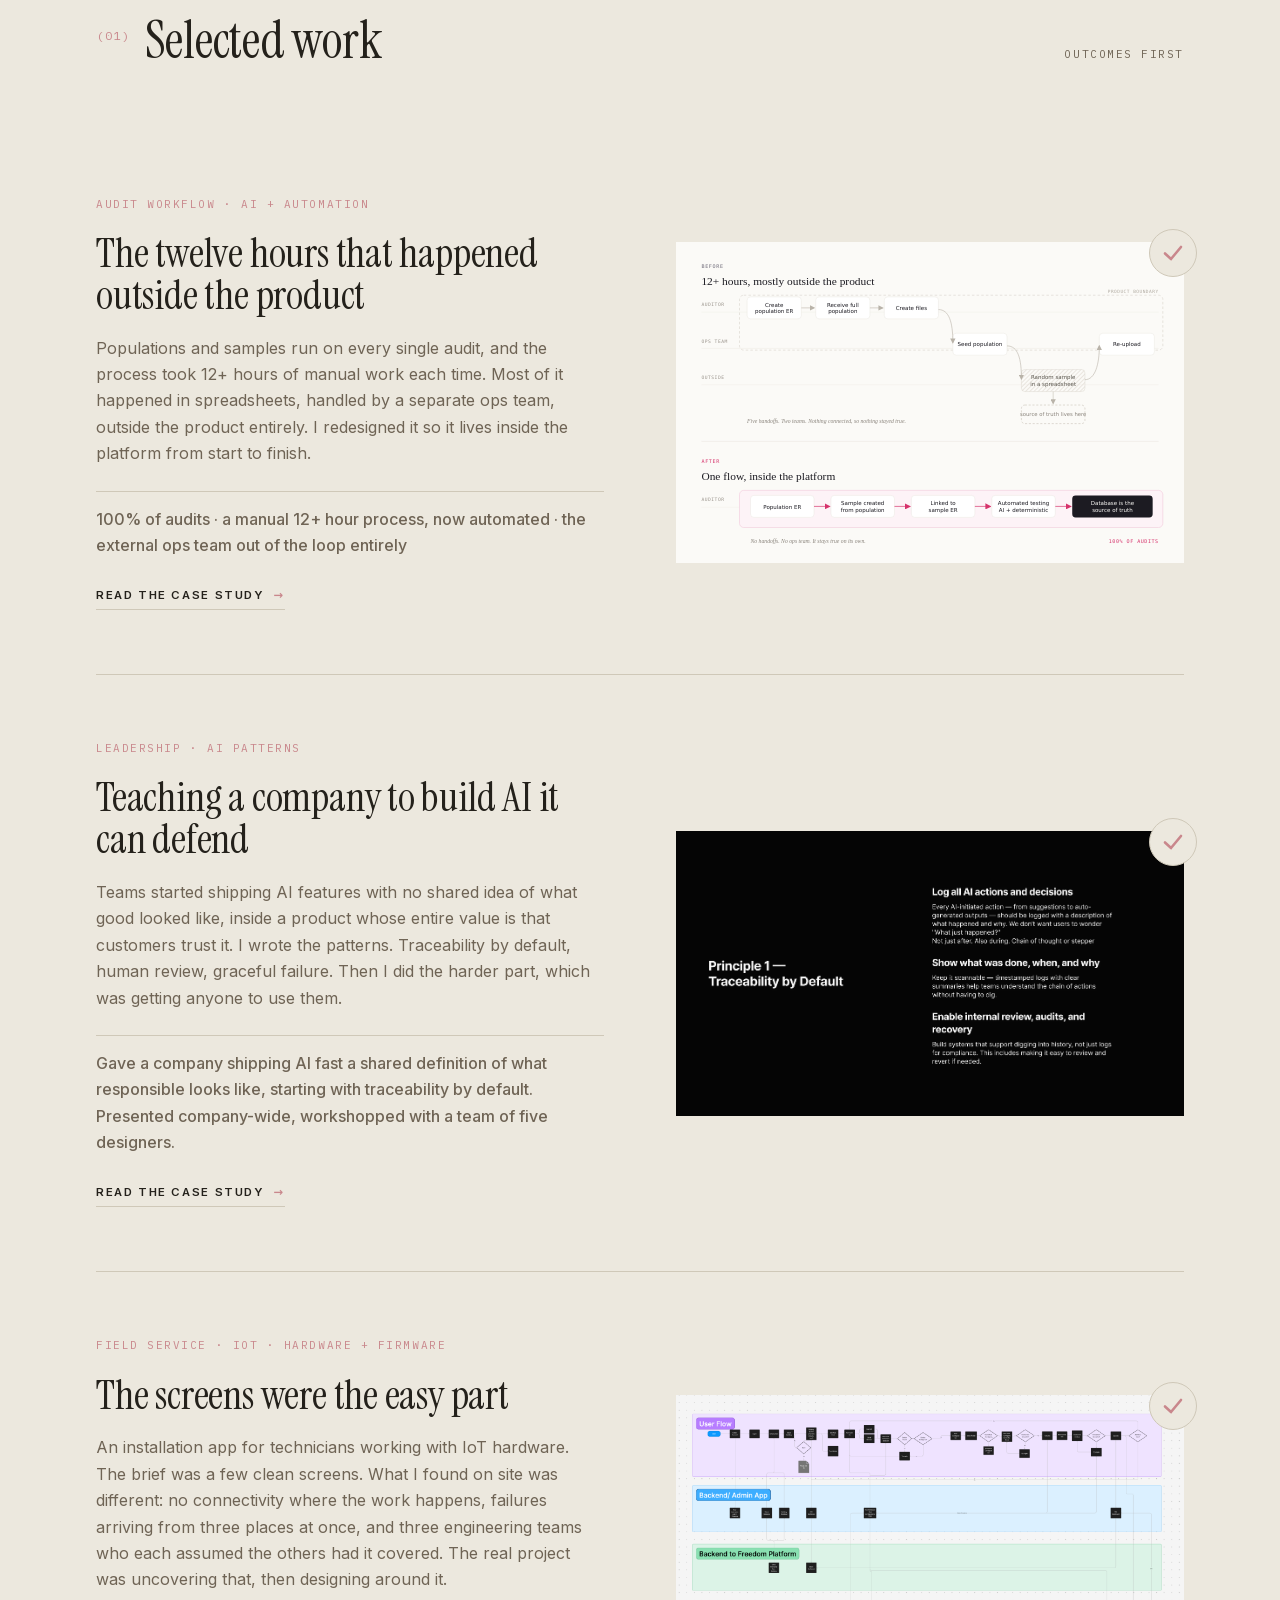
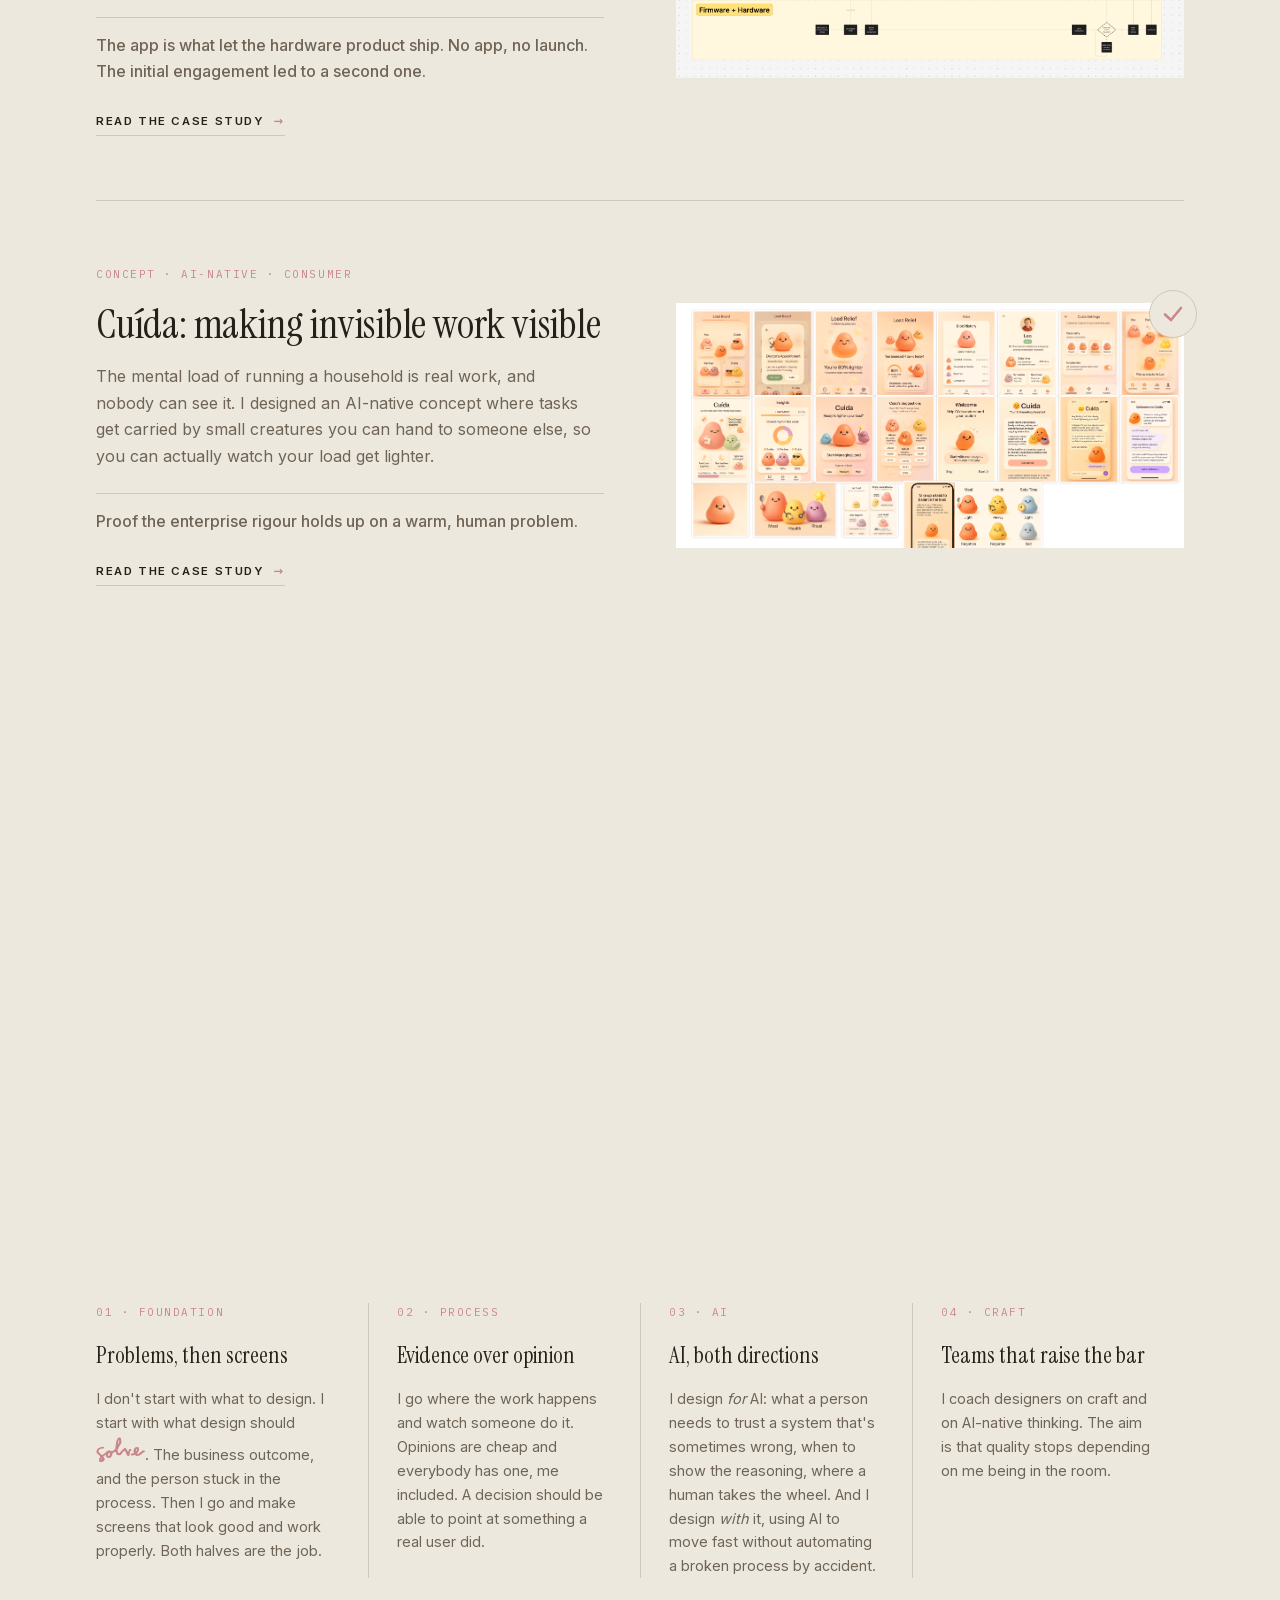
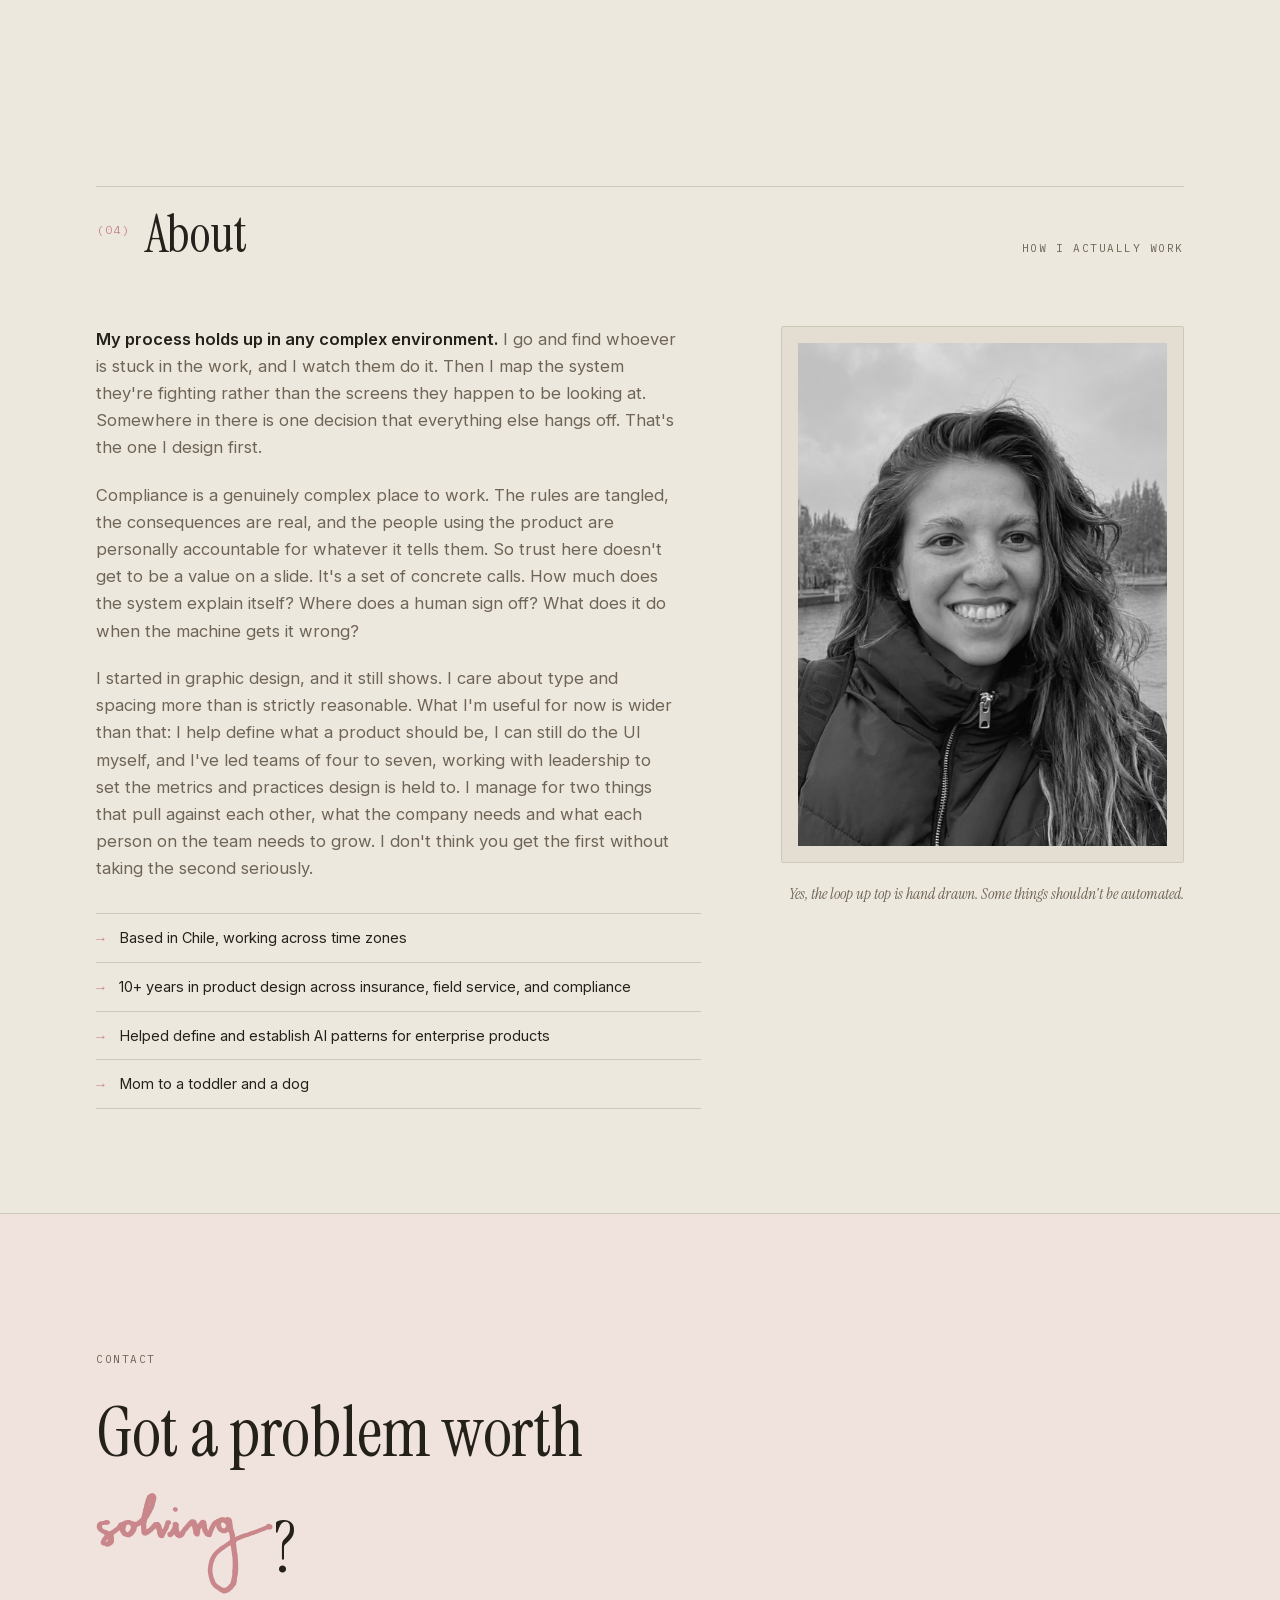
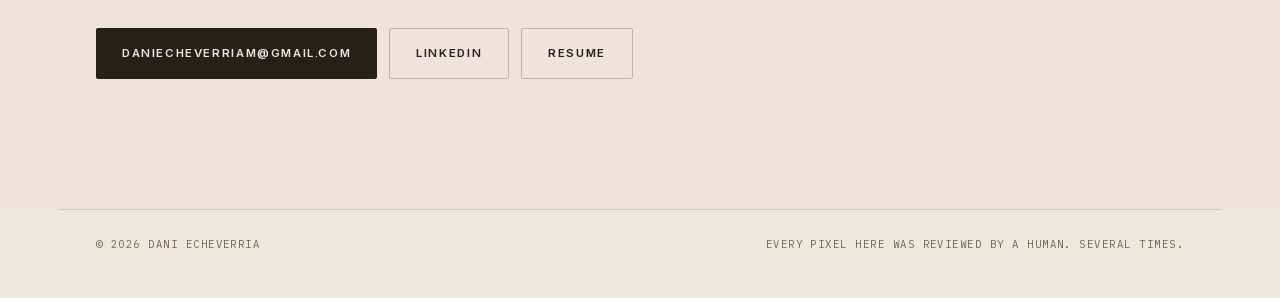
==== commit b0a7c0d2: "Keep Cuida images in color Dani wants the blob characters' colour-coding visible rather than graysca" ====
--- a/index.html
+++ b/index.html
@@ -873,7 +873,7 @@
           <a class="case-link" href="case-cuida.html">Read the case study <span class="arrow" aria-hidden="true">&rarr;</span></a>
         </div>
         <div class="case-media">
-          <img src="assets/images/cuida-app-screens.avif" alt="Screenshots of the Cuida app: a load board showing tasks carried by small colour-coded blob characters split between household members.">
+          <img class="color" src="assets/images/cuida-app-screens.avif" alt="Screenshots of the Cuida app: a load board showing tasks carried by small colour-coded blob characters split between household members.">
           <div class="check-badge" aria-hidden="true"><svg viewBox="0 0 24 24"><path d="M4 12.5 L10 18 L20 6"/></svg></div>
         </div>
       </article>
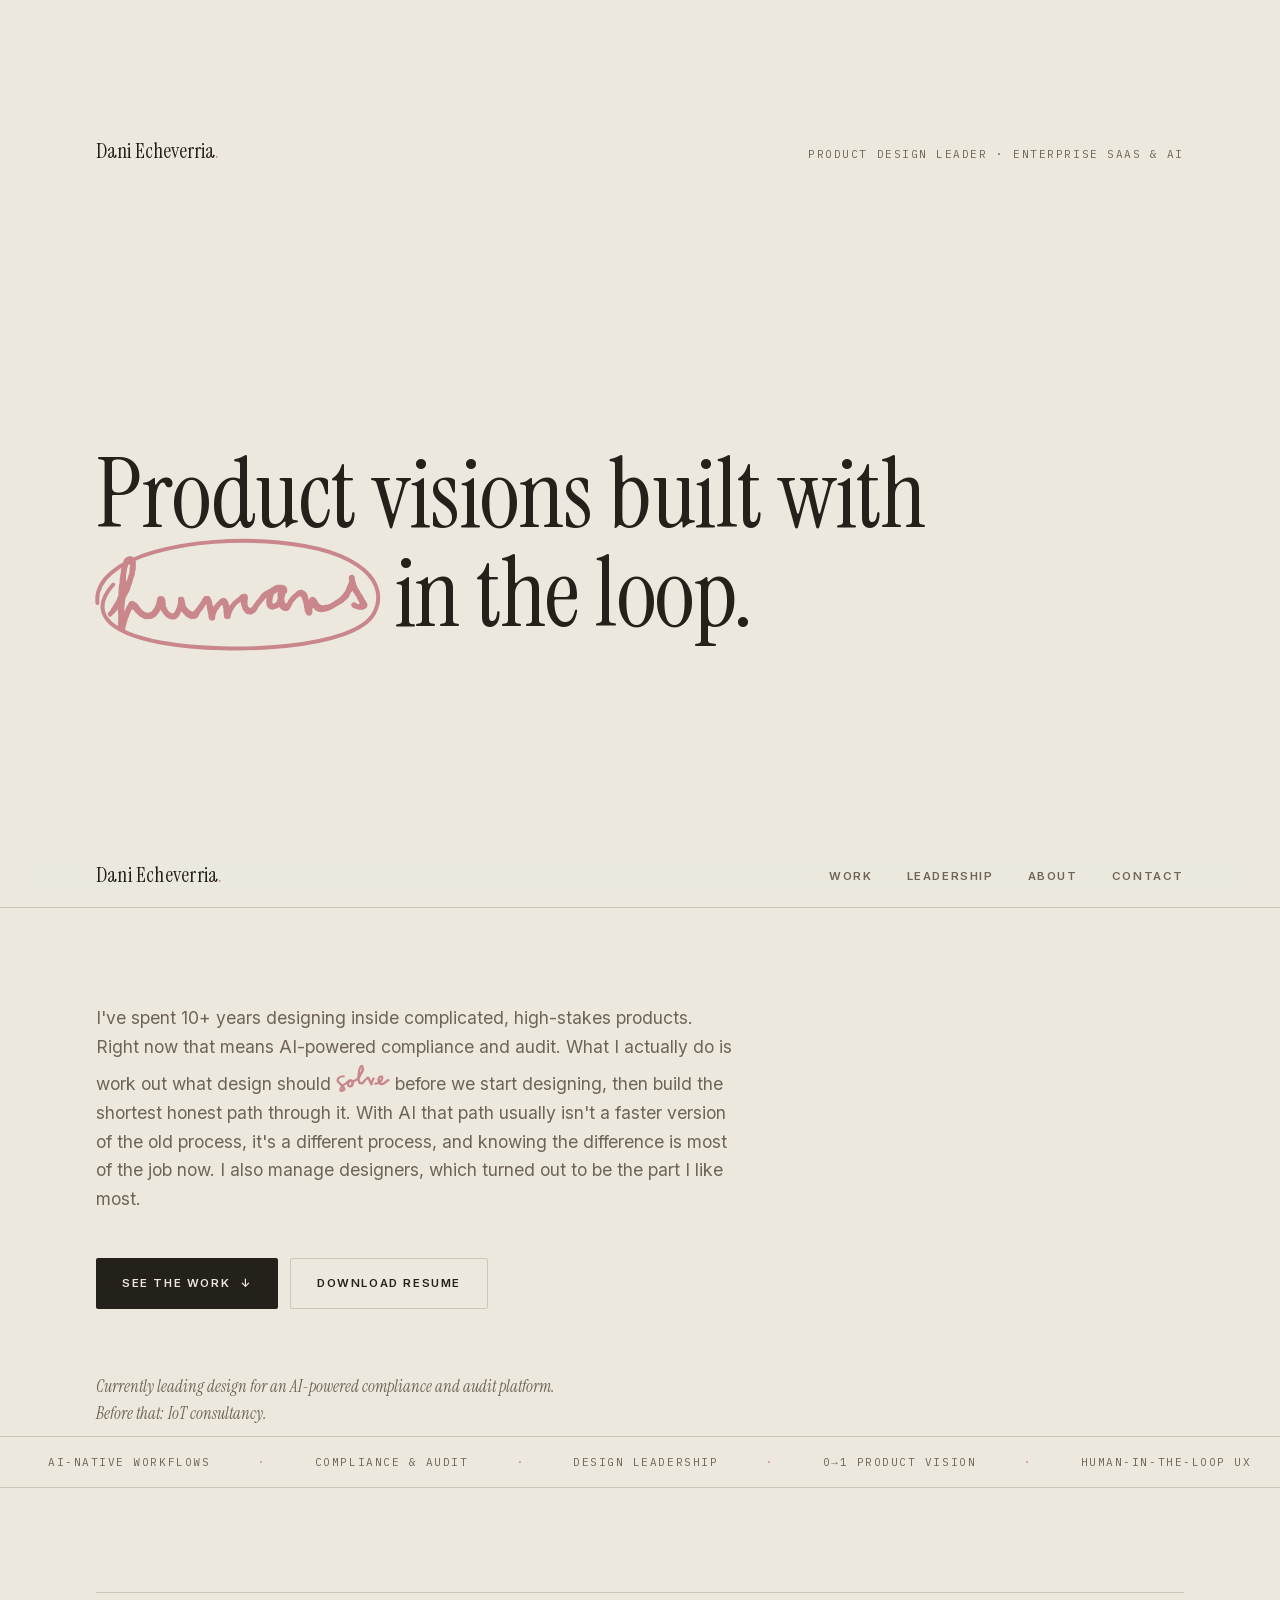
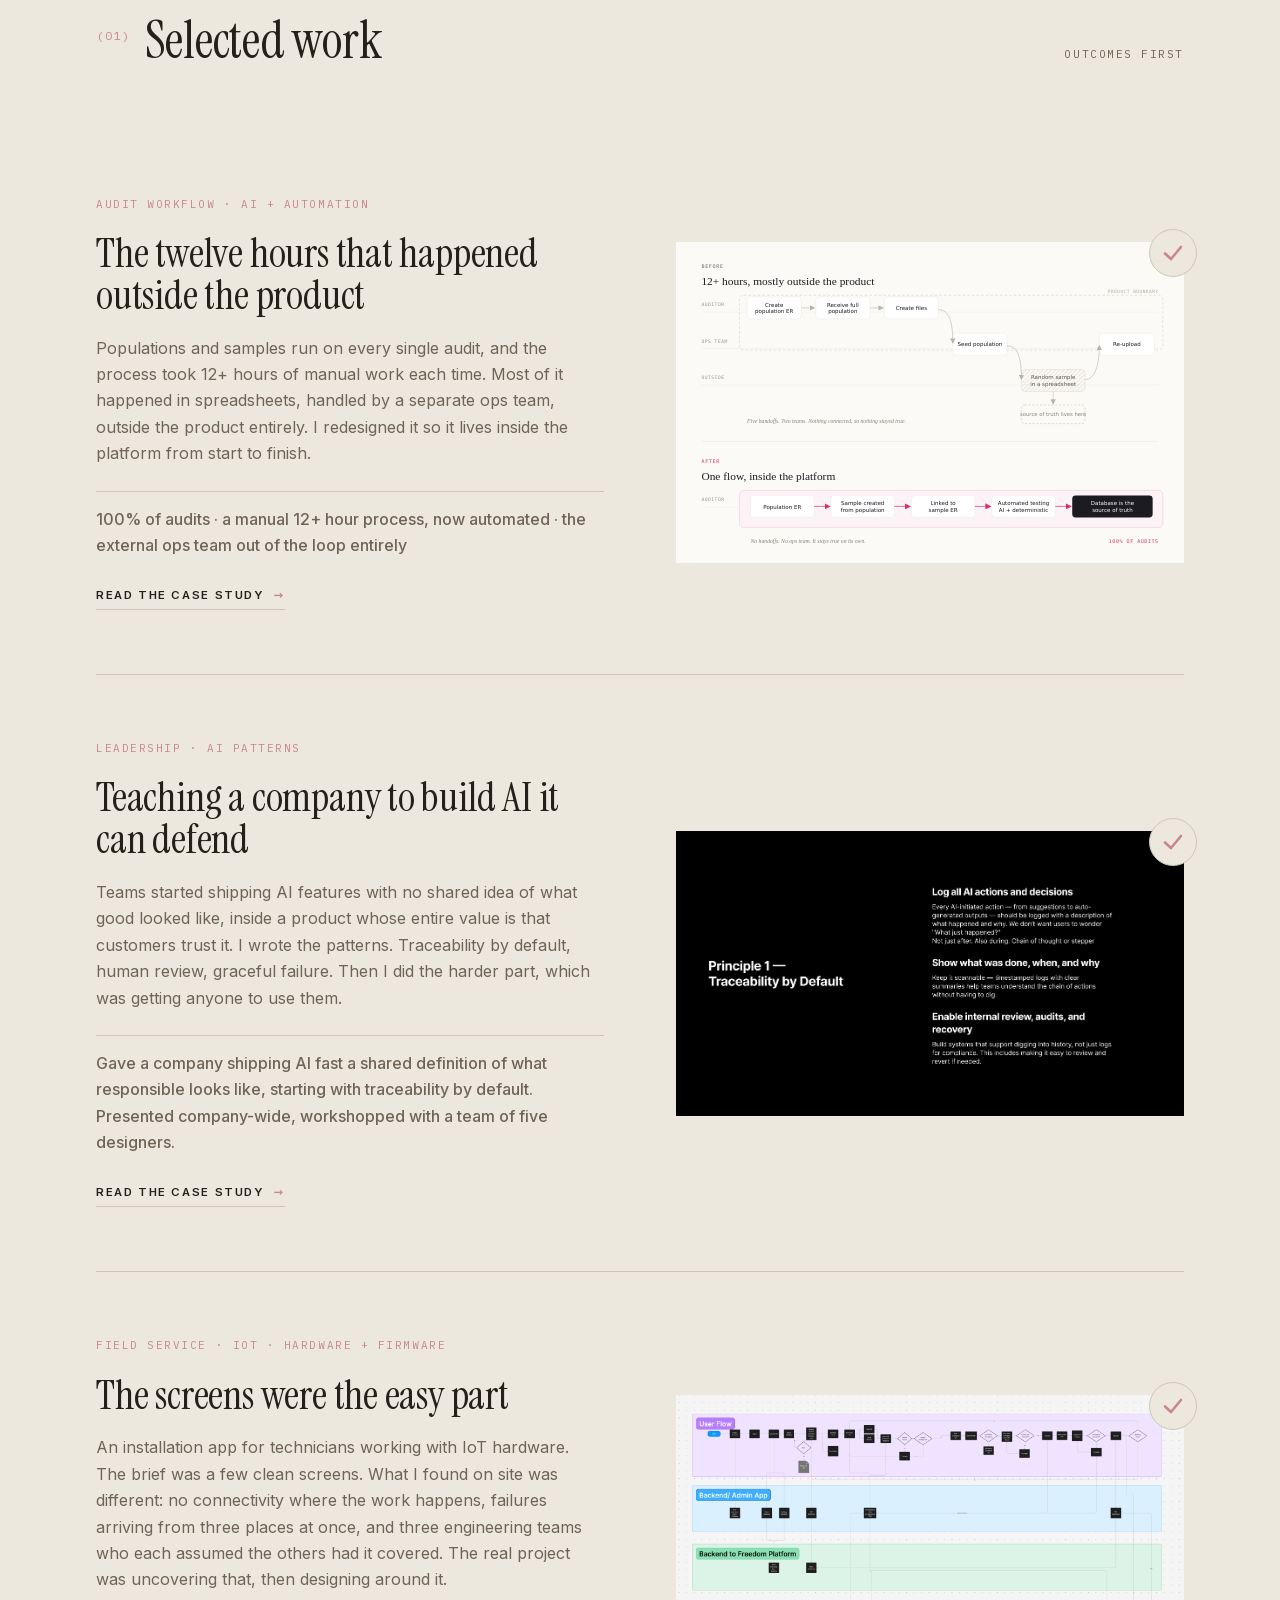
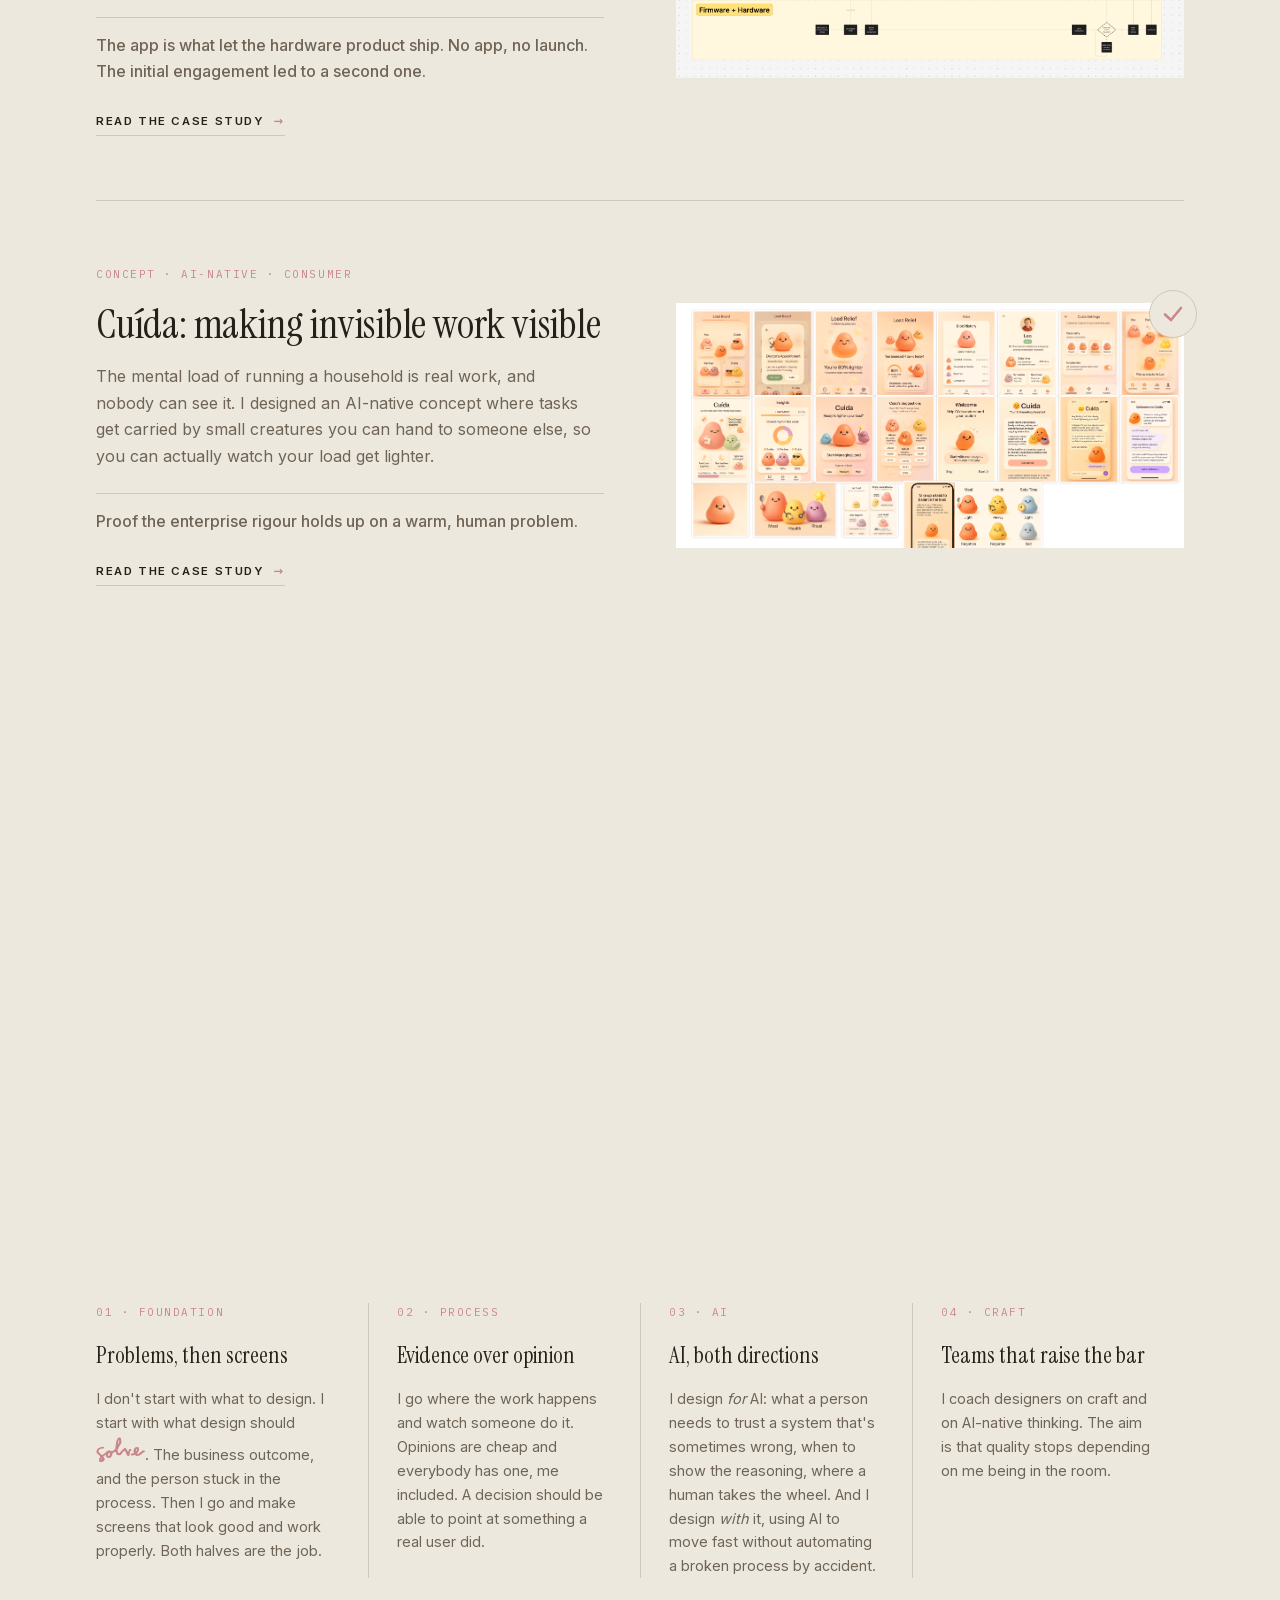
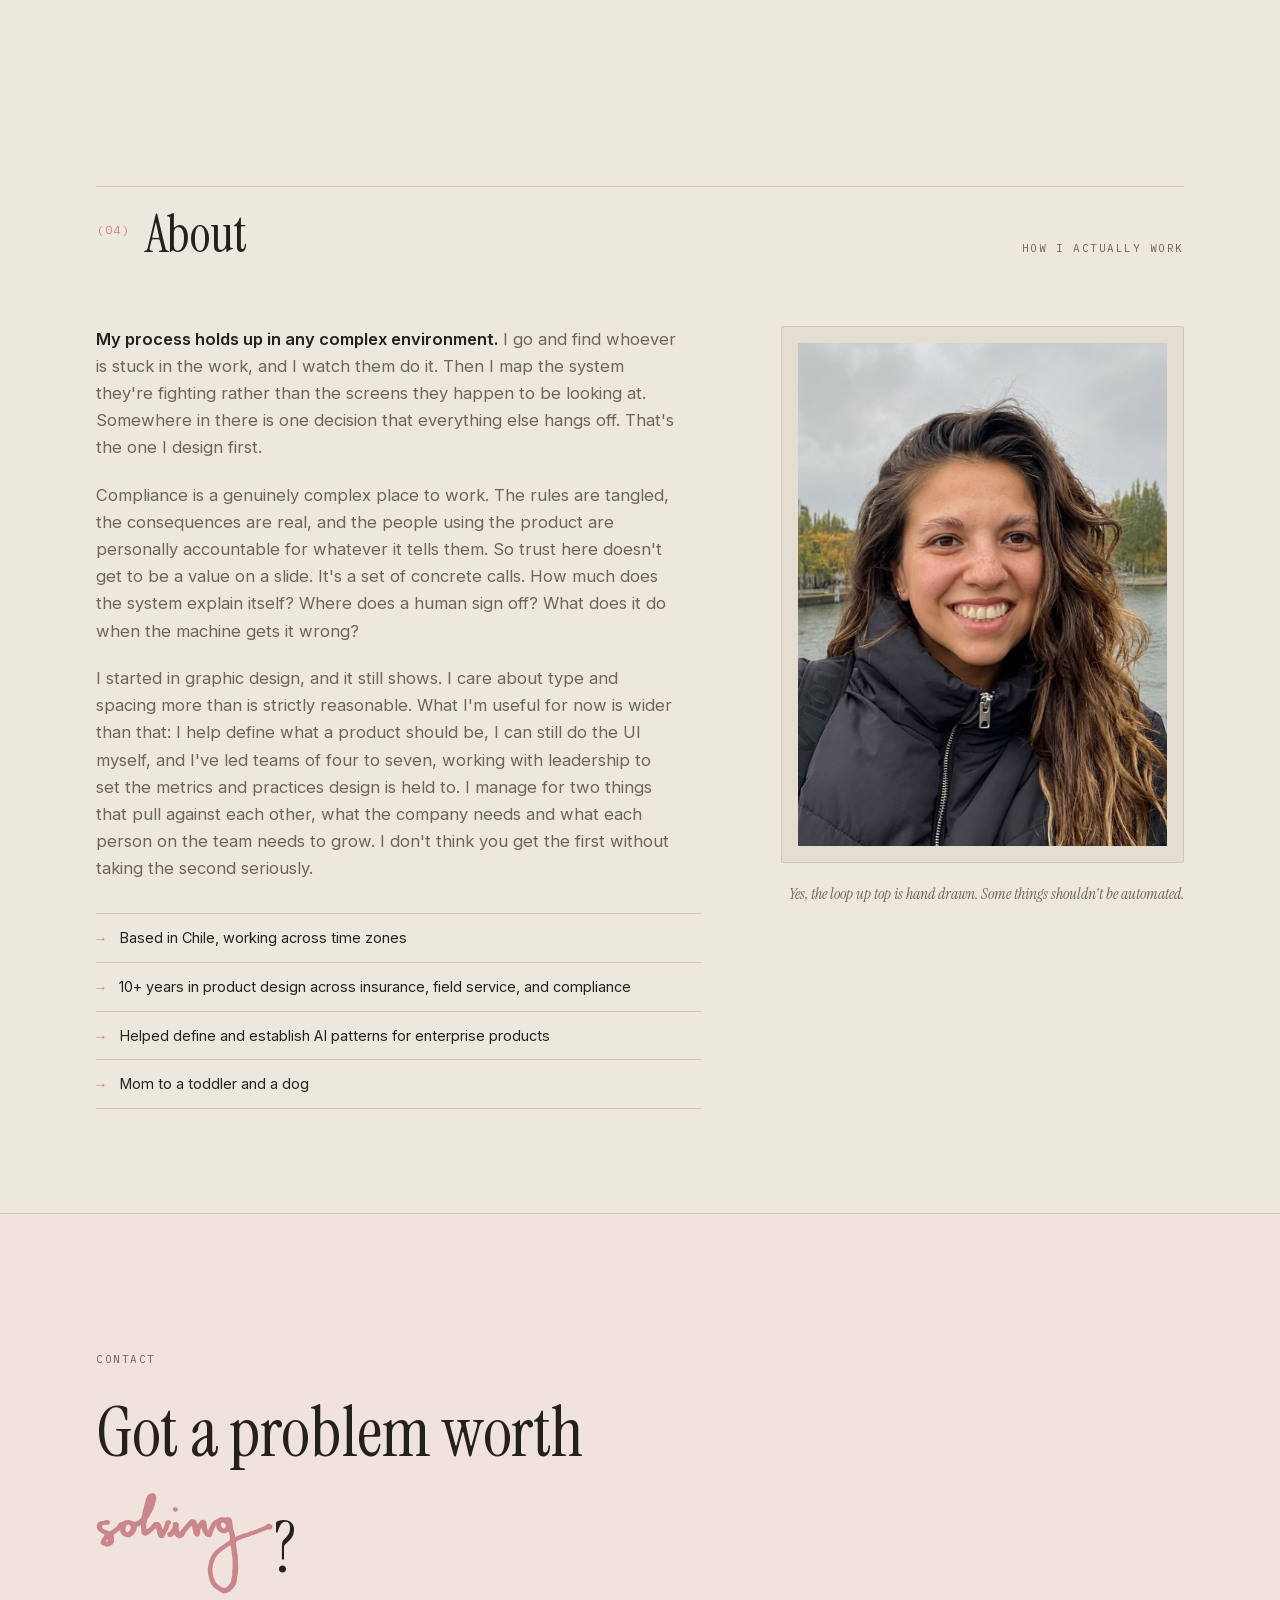
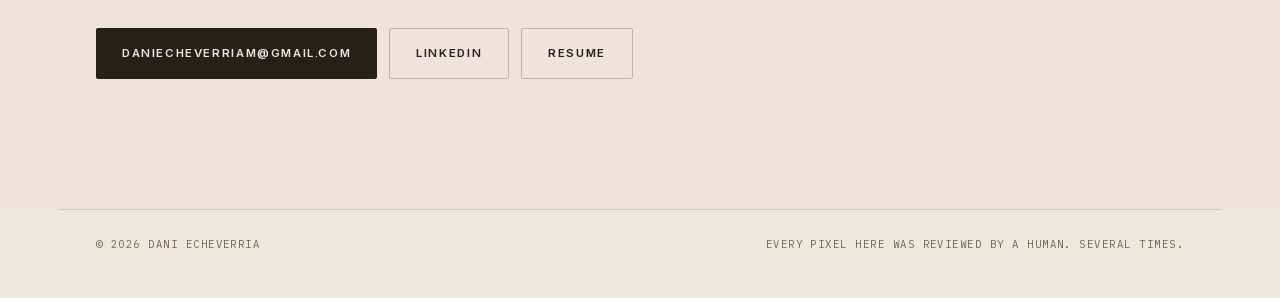
==== commit 872718c7: "Keep all images in color; redact and replace Case 1 real screenshots Removed the site-wide grayscale" ====
--- a/index.html
+++ b/index.html
@@ -834,7 +834,7 @@
           <a class="case-link" href="case-populations-and-samples.html">Read the case study <span class="arrow" aria-hidden="true">&rarr;</span></a>
         </div>
         <div class="case-media">
-          <img class="color" src="assets/diagrams/audit-workflow-before-after.svg" alt="Abstracted before and after diagram of the population and sample workflow moving out of spreadsheets and into the product.">
+          <img src="assets/diagrams/audit-workflow-before-after.svg" alt="Abstracted before and after diagram of the population and sample workflow moving out of spreadsheets and into the product.">
           <div class="check-badge" aria-hidden="true"><svg viewBox="0 0 24 24"><path d="M4 12.5 L10 18 L20 6"/></svg></div>
         </div>
       </article>
@@ -860,7 +860,7 @@
           <a class="case-link" href="case-field-service.html">Read the case study <span class="arrow" aria-hidden="true">&rarr;</span></a>
         </div>
         <div class="case-media">
-          <img class="color" src="assets/diagrams/field-service-blueprint.png" alt="Swimlane blueprint mapping every interaction across the user flow, backend admin app, backend to hardware platform, and firmware and hardware layers.">
+          <img src="assets/diagrams/field-service-blueprint.png" alt="Swimlane blueprint mapping every interaction across the user flow, backend admin app, backend to hardware platform, and firmware and hardware layers.">
           <div class="check-badge" aria-hidden="true"><svg viewBox="0 0 24 24"><path d="M4 12.5 L10 18 L20 6"/></svg></div>
         </div>
       </article>
@@ -873,7 +873,7 @@
           <a class="case-link" href="case-cuida.html">Read the case study <span class="arrow" aria-hidden="true">&rarr;</span></a>
         </div>
         <div class="case-media">
-          <img class="color" src="assets/images/cuida-app-screens.avif" alt="Screenshots of the Cuida app: a load board showing tasks carried by small colour-coded blob characters split between household members.">
+          <img src="assets/images/cuida-app-screens.avif" alt="Screenshots of the Cuida app: a load board showing tasks carried by small colour-coded blob characters split between household members.">
           <div class="check-badge" aria-hidden="true"><svg viewBox="0 0 24 24"><path d="M4 12.5 L10 18 L20 6"/></svg></div>
         </div>
       </article>
--- a/assets/css/style.css
+++ b/assets/css/style.css
@@ -14,8 +14,7 @@
 body{background:var(--bone);color:var(--ink);font-family:'Inter',system-ui,sans-serif;font-size:16.5px;line-height:1.65;-webkit-font-smoothing:antialiased}
 ::selection{background:var(--rose-wash);color:var(--ink)}
 a{color:inherit}
-img{max-width:100%;display:block;filter:grayscale(1) contrast(.96)}
-img.color{filter:none}
+img{max-width:100%;display:block}
 .wrap{max-width:var(--max);margin:0 auto;padding:0 36px}
 .mono{font-family:'IBM Plex Mono',monospace;font-size:11px;letter-spacing:.14em;text-transform:uppercase}
 h1,h2,h3{font-family:'Instrument Serif',Georgia,serif;font-weight:400;line-height:1.02;letter-spacing:-.005em}
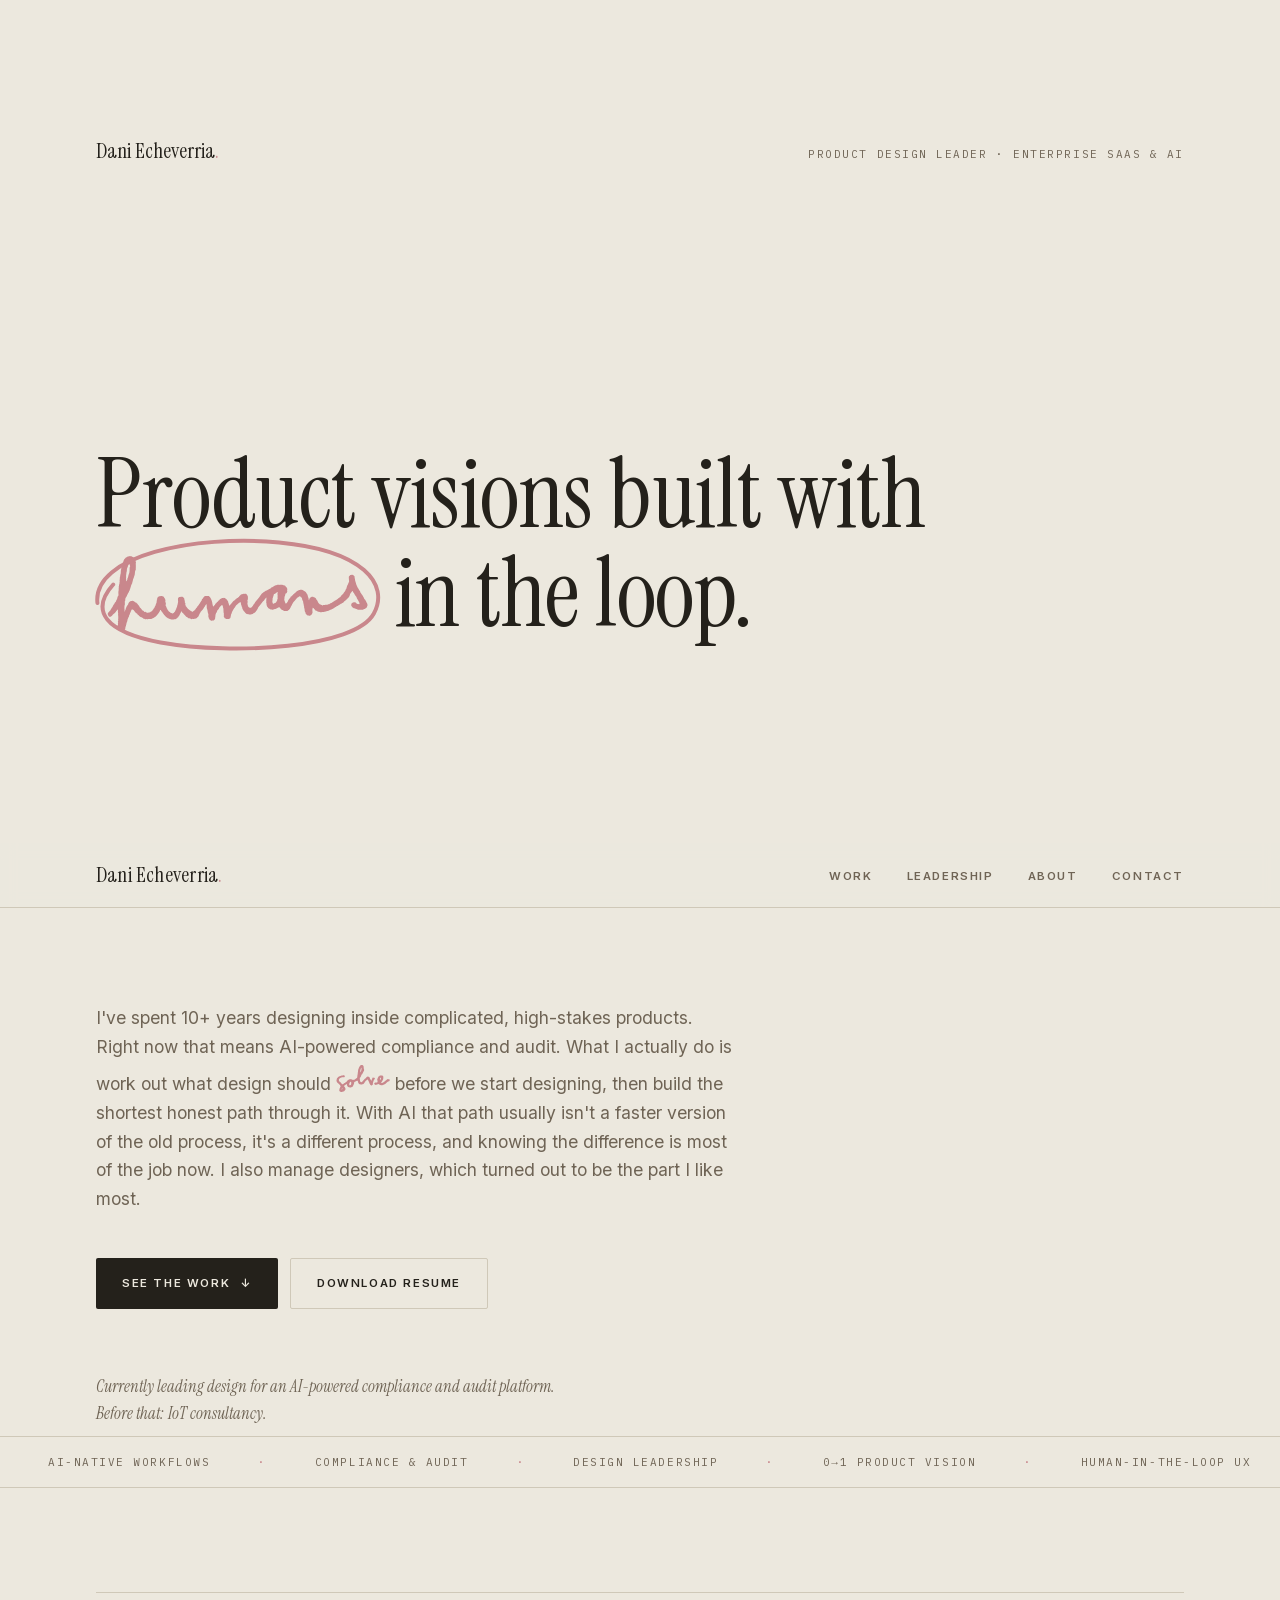
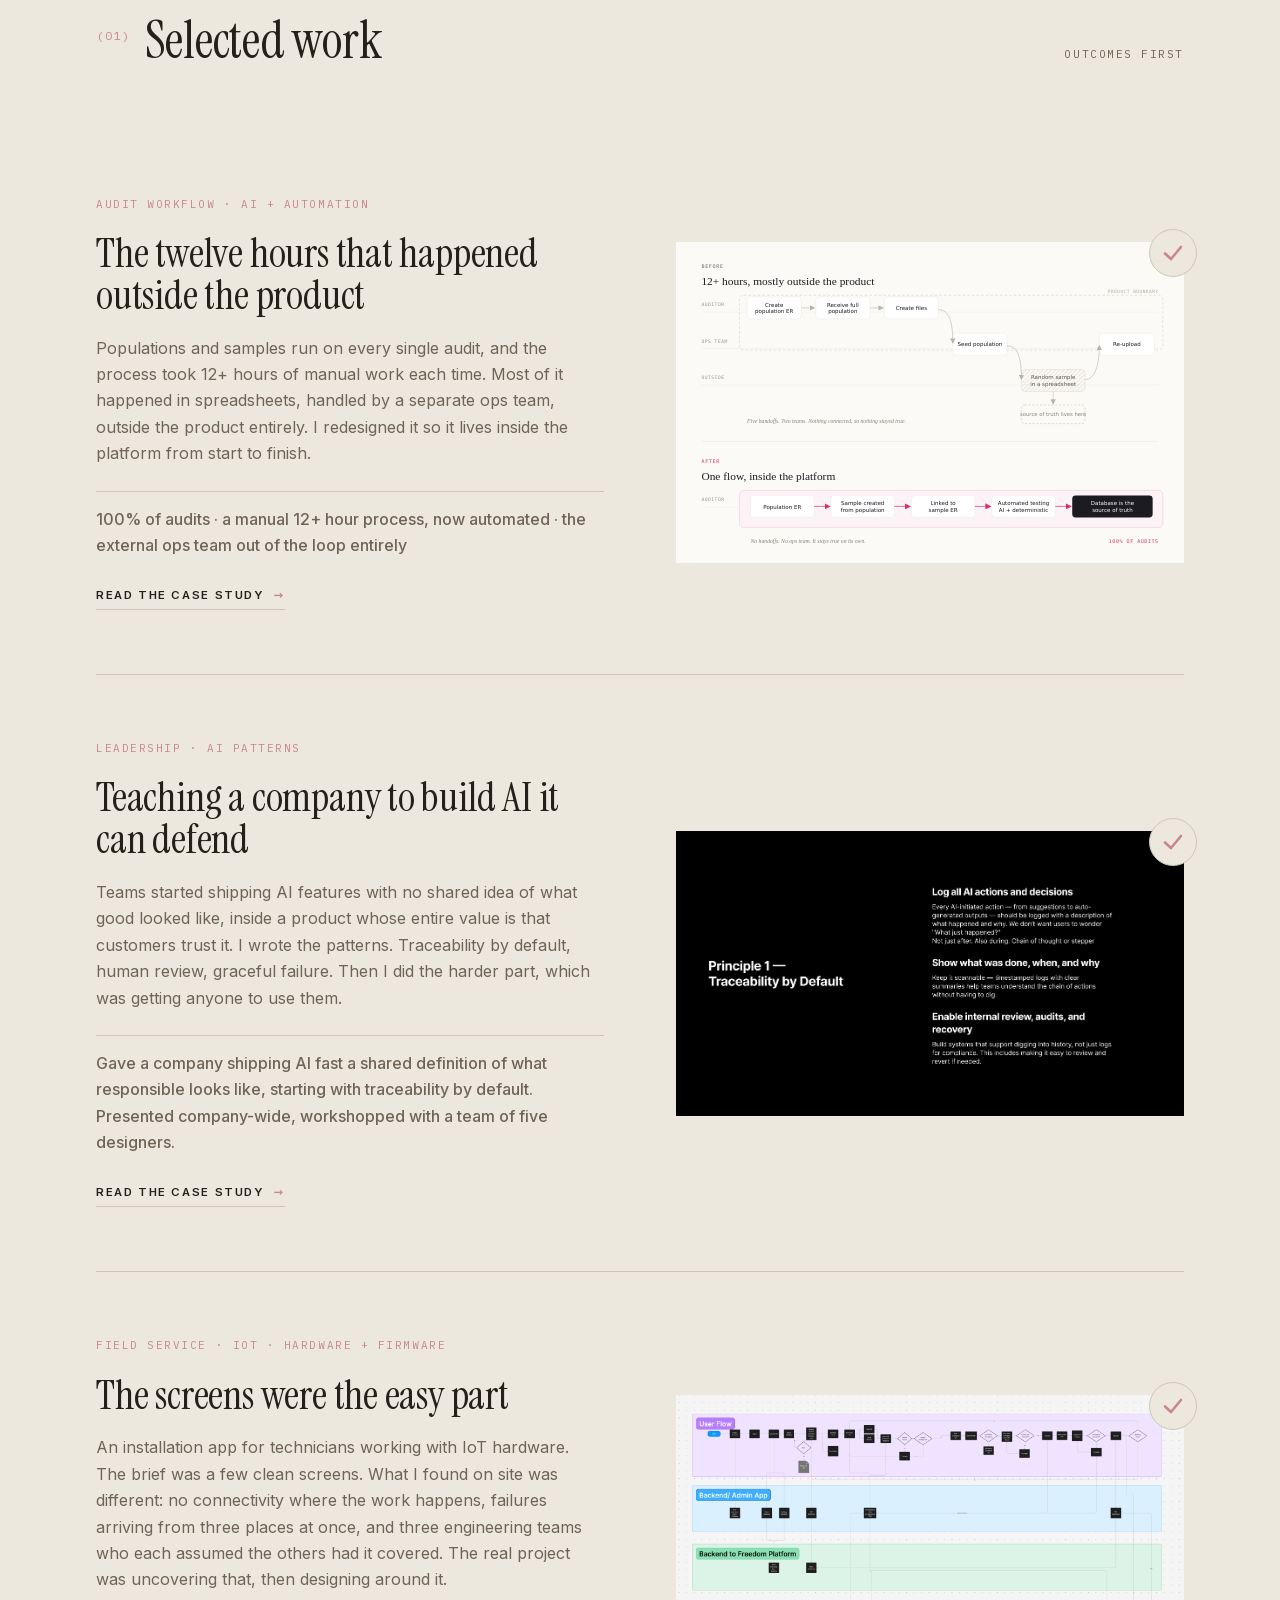
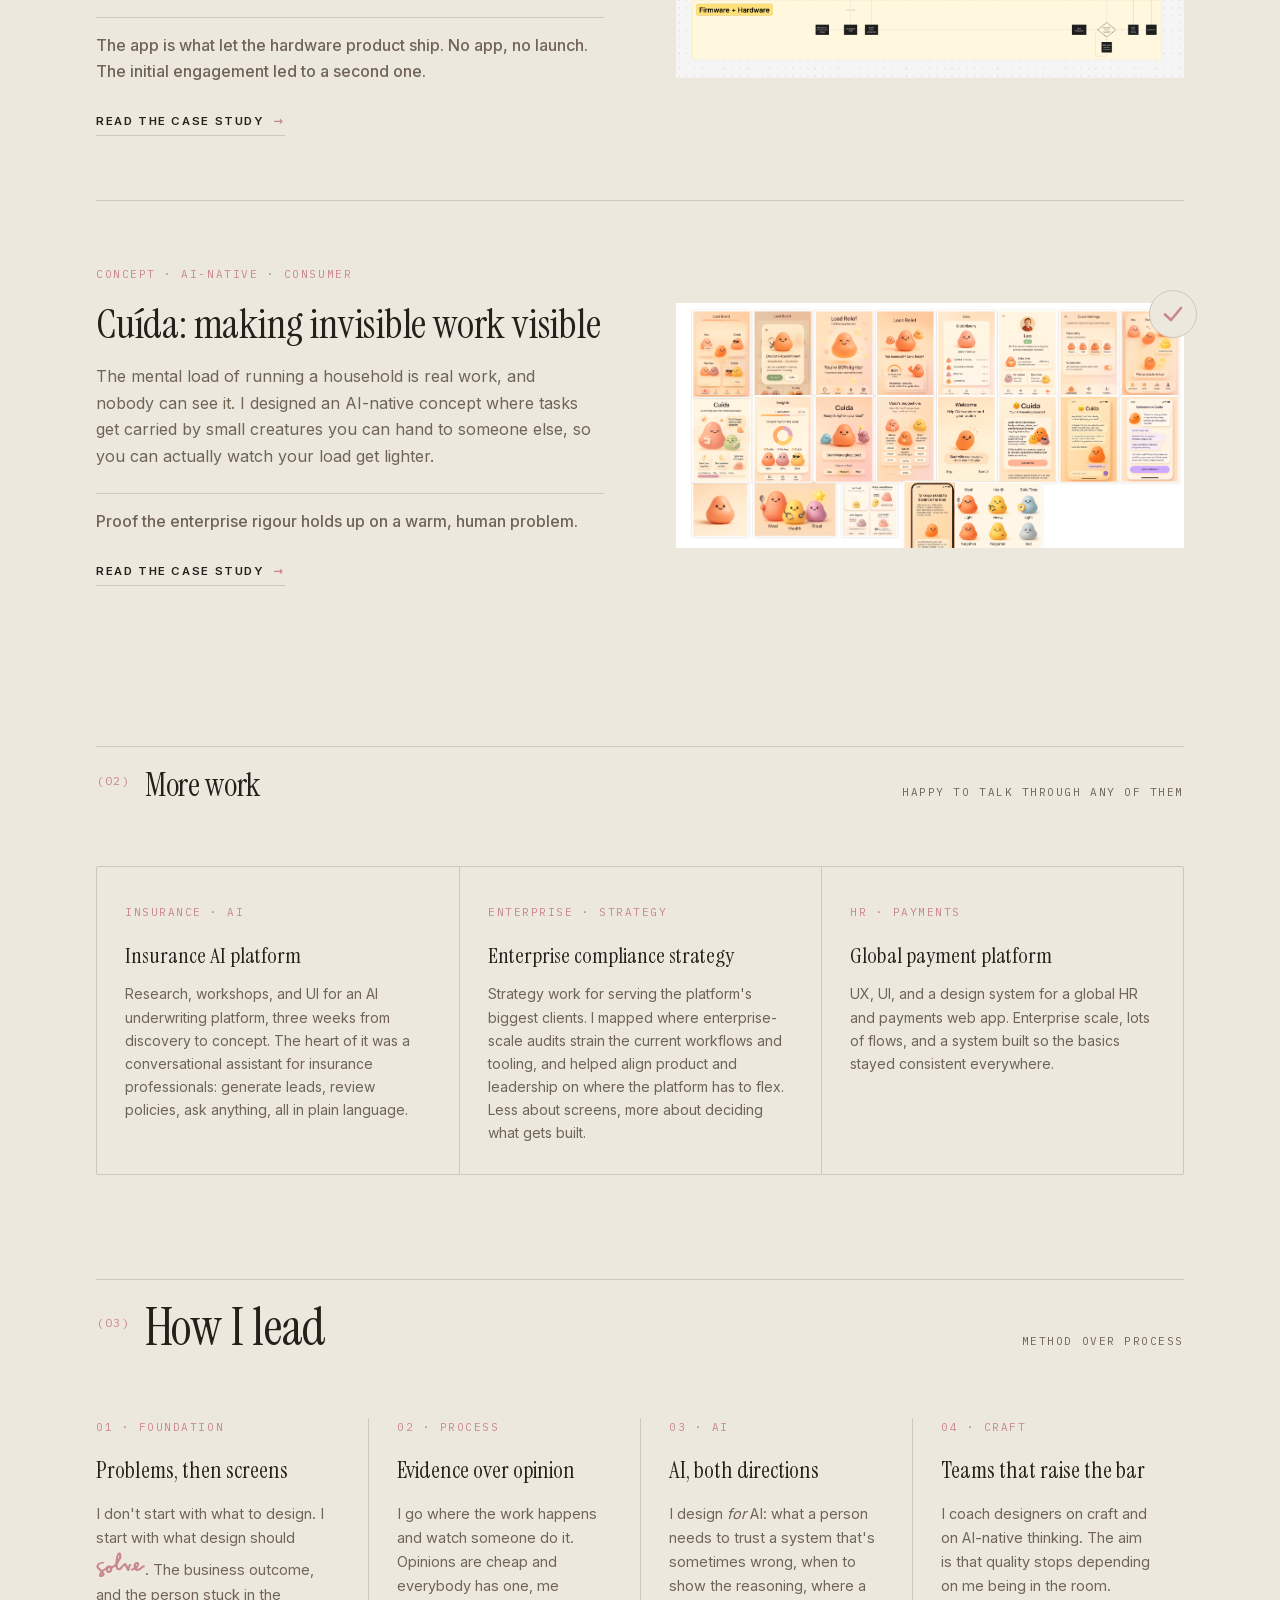
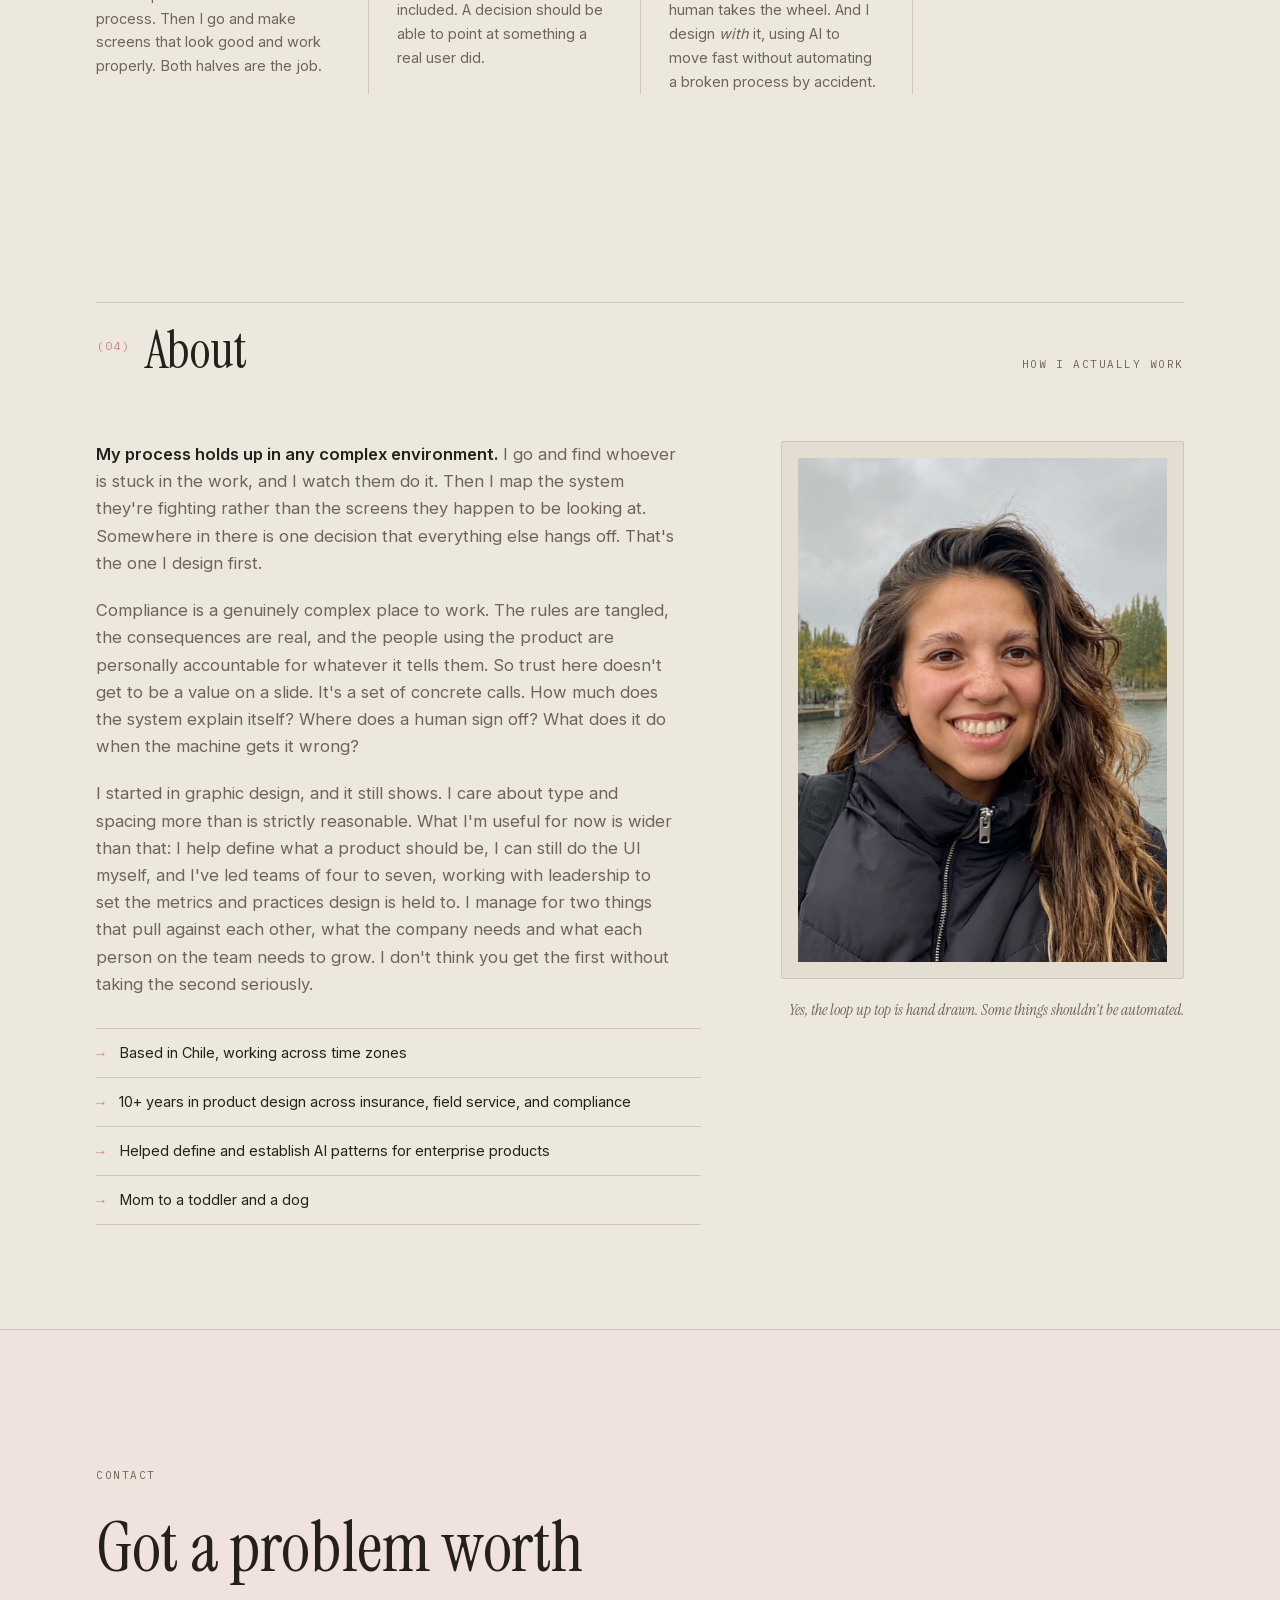
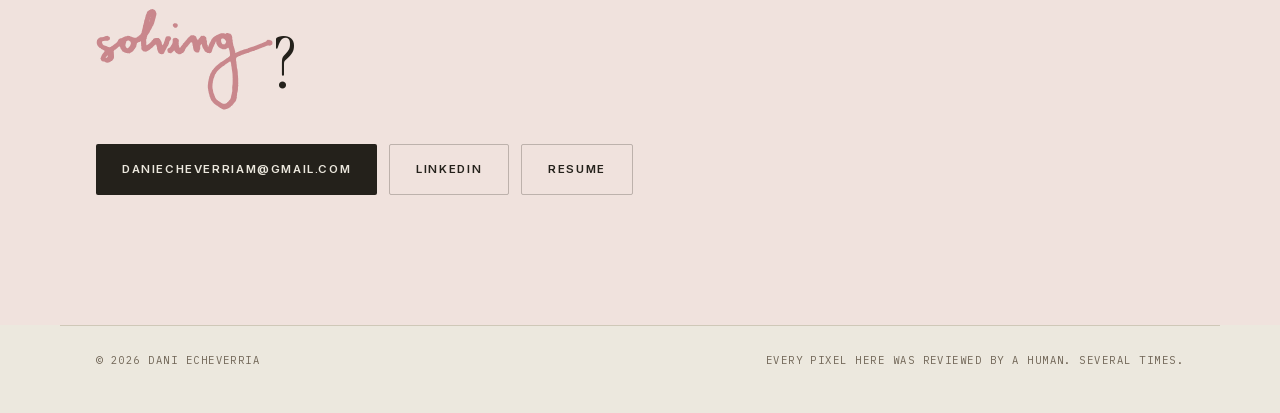
==== commit 04a22592: "Update More work section: new subtitle and card copy Replaces the "Shorter reads" subtitle and rewri" ====
--- a/index.html
+++ b/index.html
@@ -880,12 +880,12 @@
 
       <div class="sec-head reveal" style="margin-top:96px">
         <h2 style="font-size:clamp(24px,2.6vw,32px)">More work</h2>
-        <span class="mono">Shorter reads</span>
+        <span class="mono">Happy to talk through any of them</span>
       </div>
       <div class="more-grid reveal">
-        <div class="more-card"><span class="mono">Insurance &middot; AI</span><h4>Insurance AI platform</h4><p>Research, workshops, and UI for an AI underwriting platform.</p></div>
-        <div class="more-card"><span class="mono">Aviation &middot; IoT</span><h4>Smart hangar app</h4><p>Research, design system, and UI for connected hangar hardware.</p></div>
-        <div class="more-card"><span class="mono">HR &middot; Payments</span><h4>Global payment platform</h4><p>UX, UI, and design system for a global HR and payments web app.</p></div>
+        <div class="more-card"><span class="mono">Insurance &middot; AI</span><h4>Insurance AI platform</h4><p>Research, workshops, and UI for an AI underwriting platform, three weeks from discovery to concept. The heart of it was a conversational assistant for insurance professionals: generate leads, review policies, ask anything, all in plain language.</p></div>
+        <div class="more-card"><span class="mono">Enterprise &middot; Strategy</span><h4>Enterprise compliance strategy</h4><p>Strategy work for serving the platform's biggest clients. I mapped where enterprise-scale audits strain the current workflows and tooling, and helped align product and leadership on where the platform has to flex. Less about screens, more about deciding what gets built.</p></div>
+        <div class="more-card"><span class="mono">HR &middot; Payments</span><h4>Global payment platform</h4><p>UX, UI, and a design system for a global HR and payments web app. Enterprise scale, lots of flows, and a system built so the basics stayed consistent everywhere.</p></div>
       </div>
     </div>
   </section>
